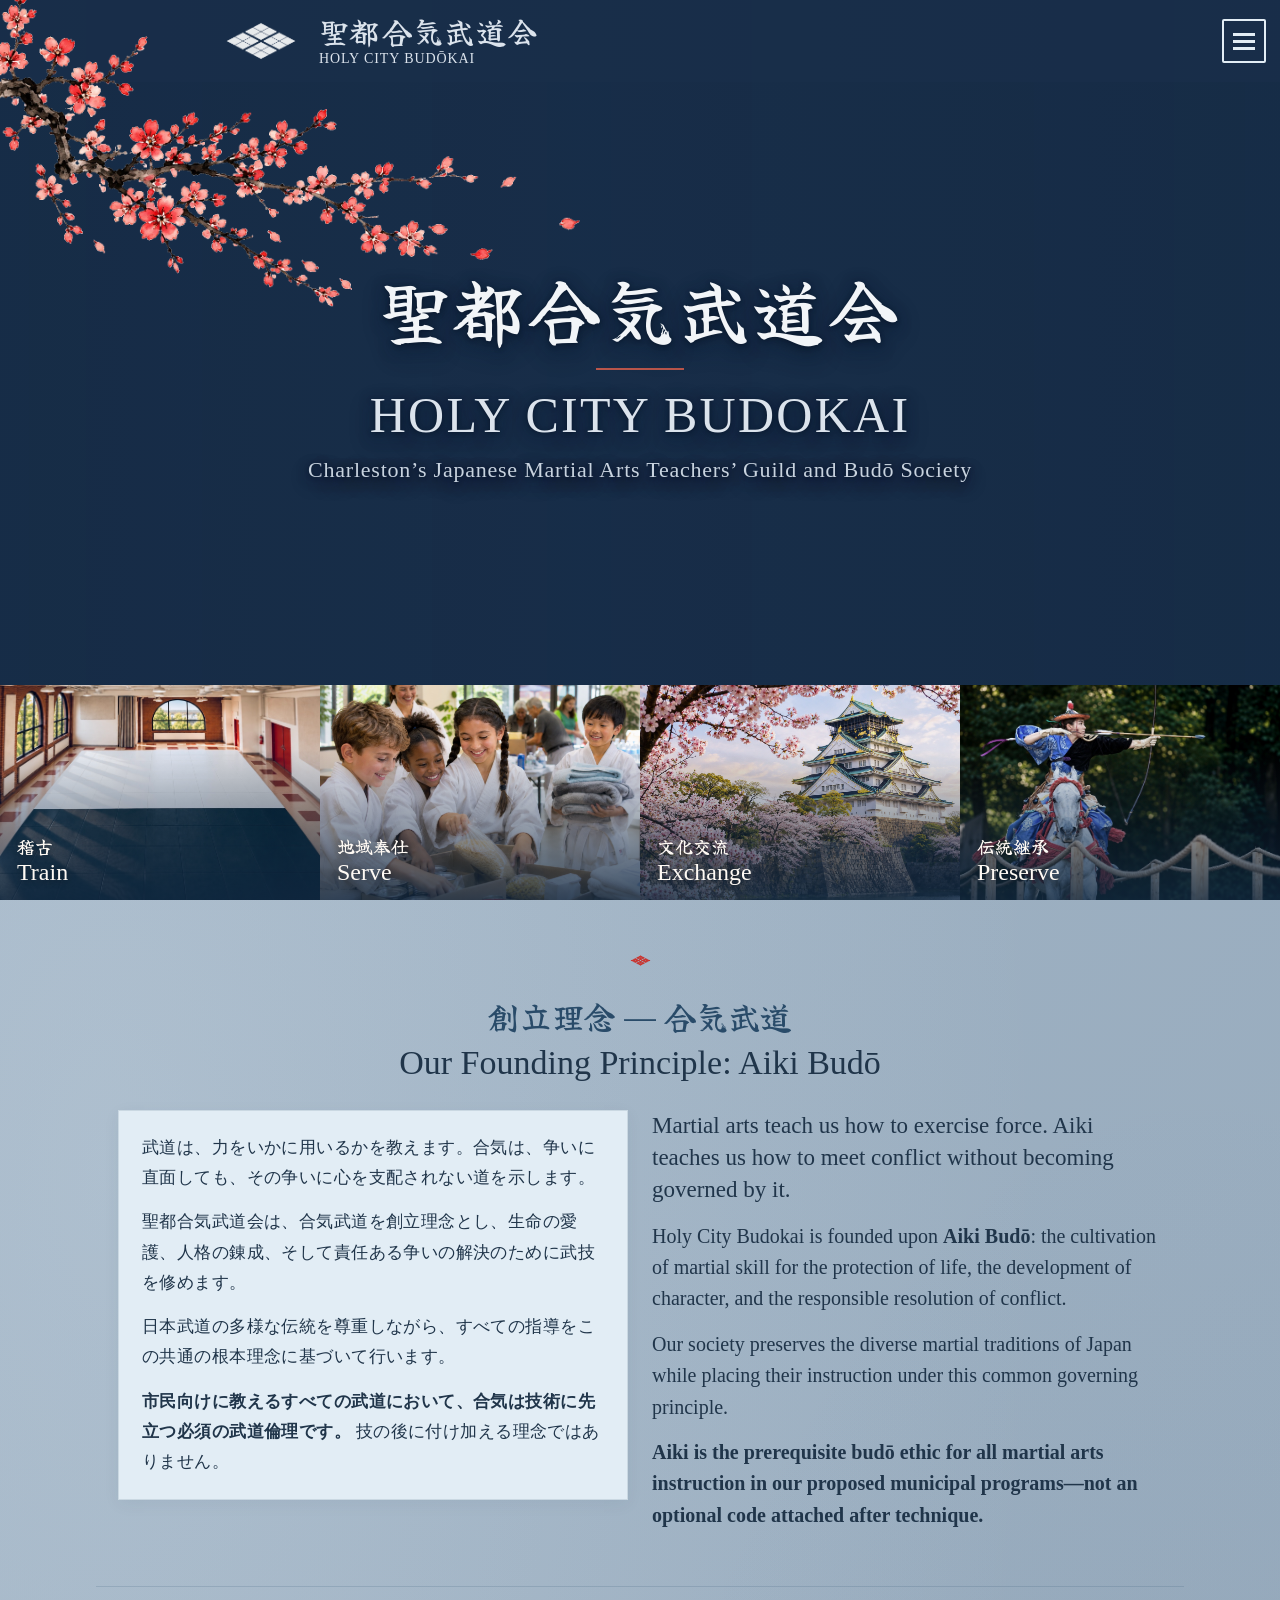
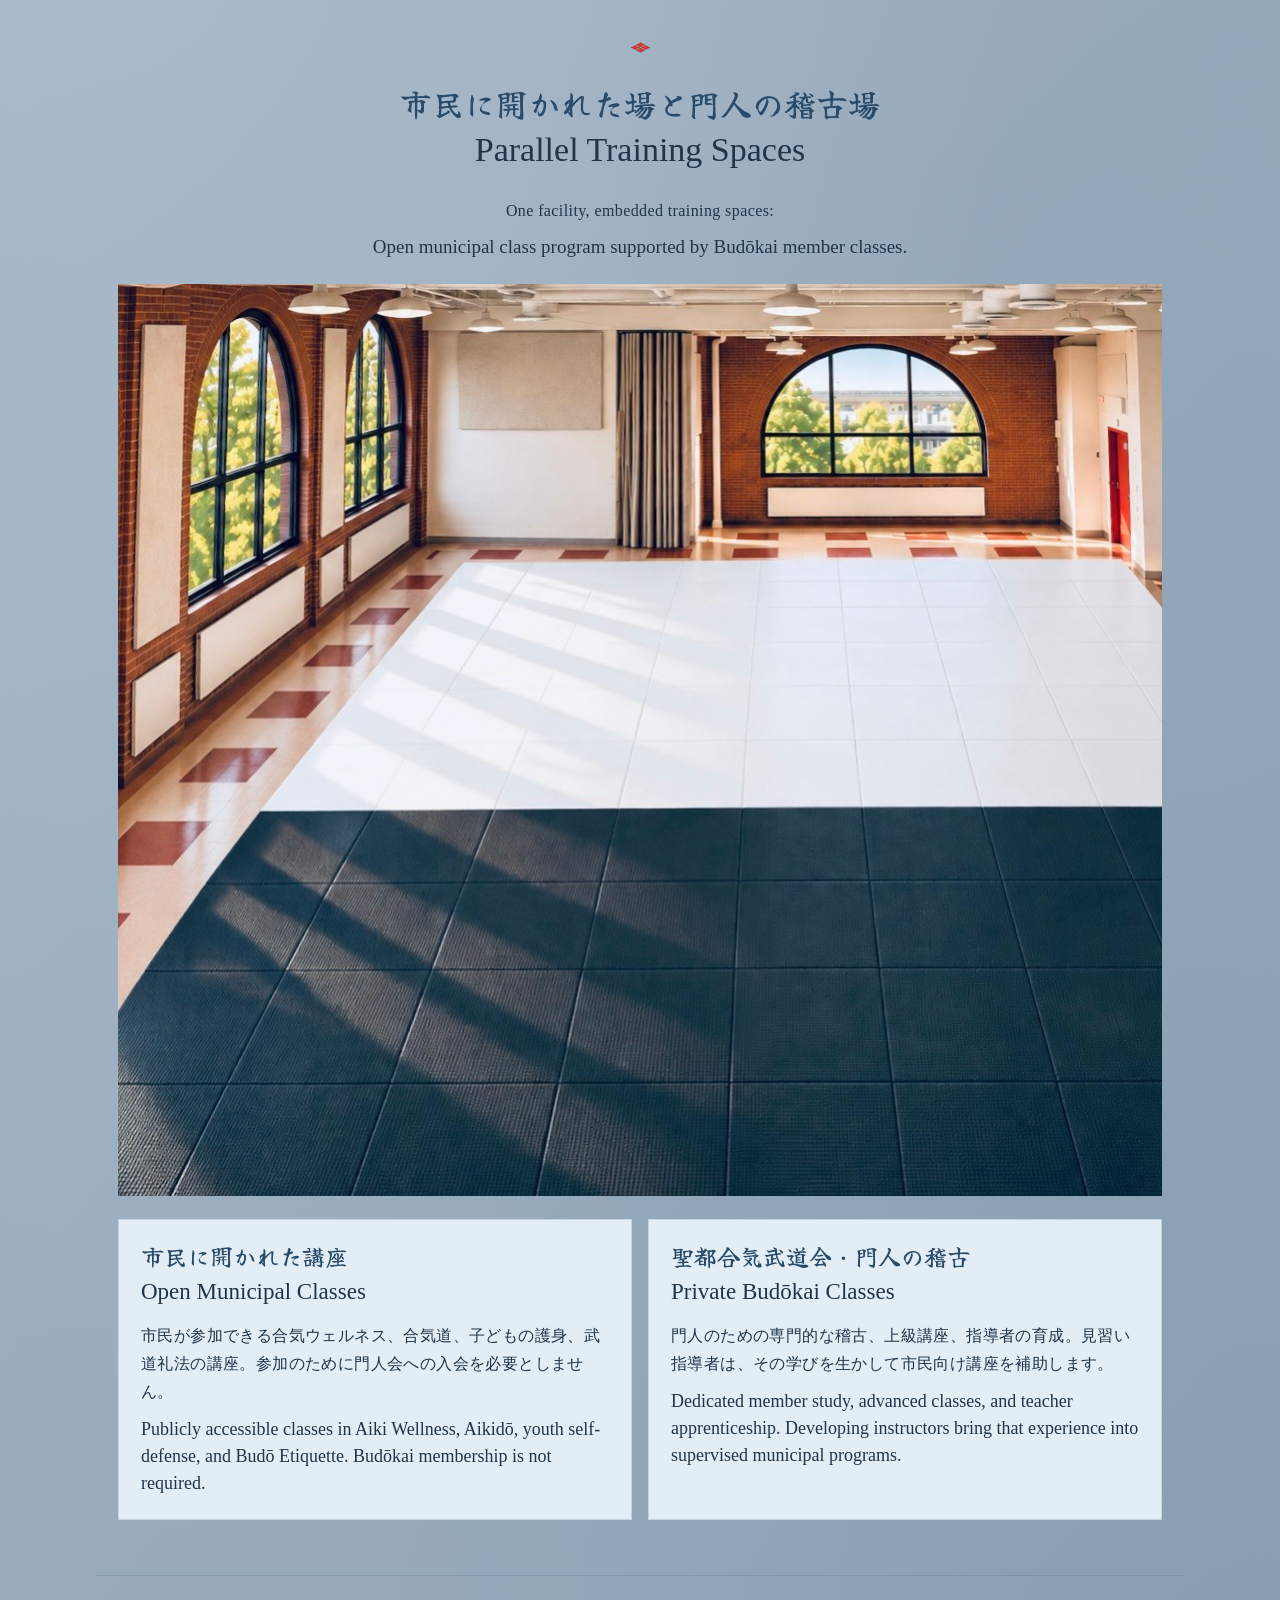
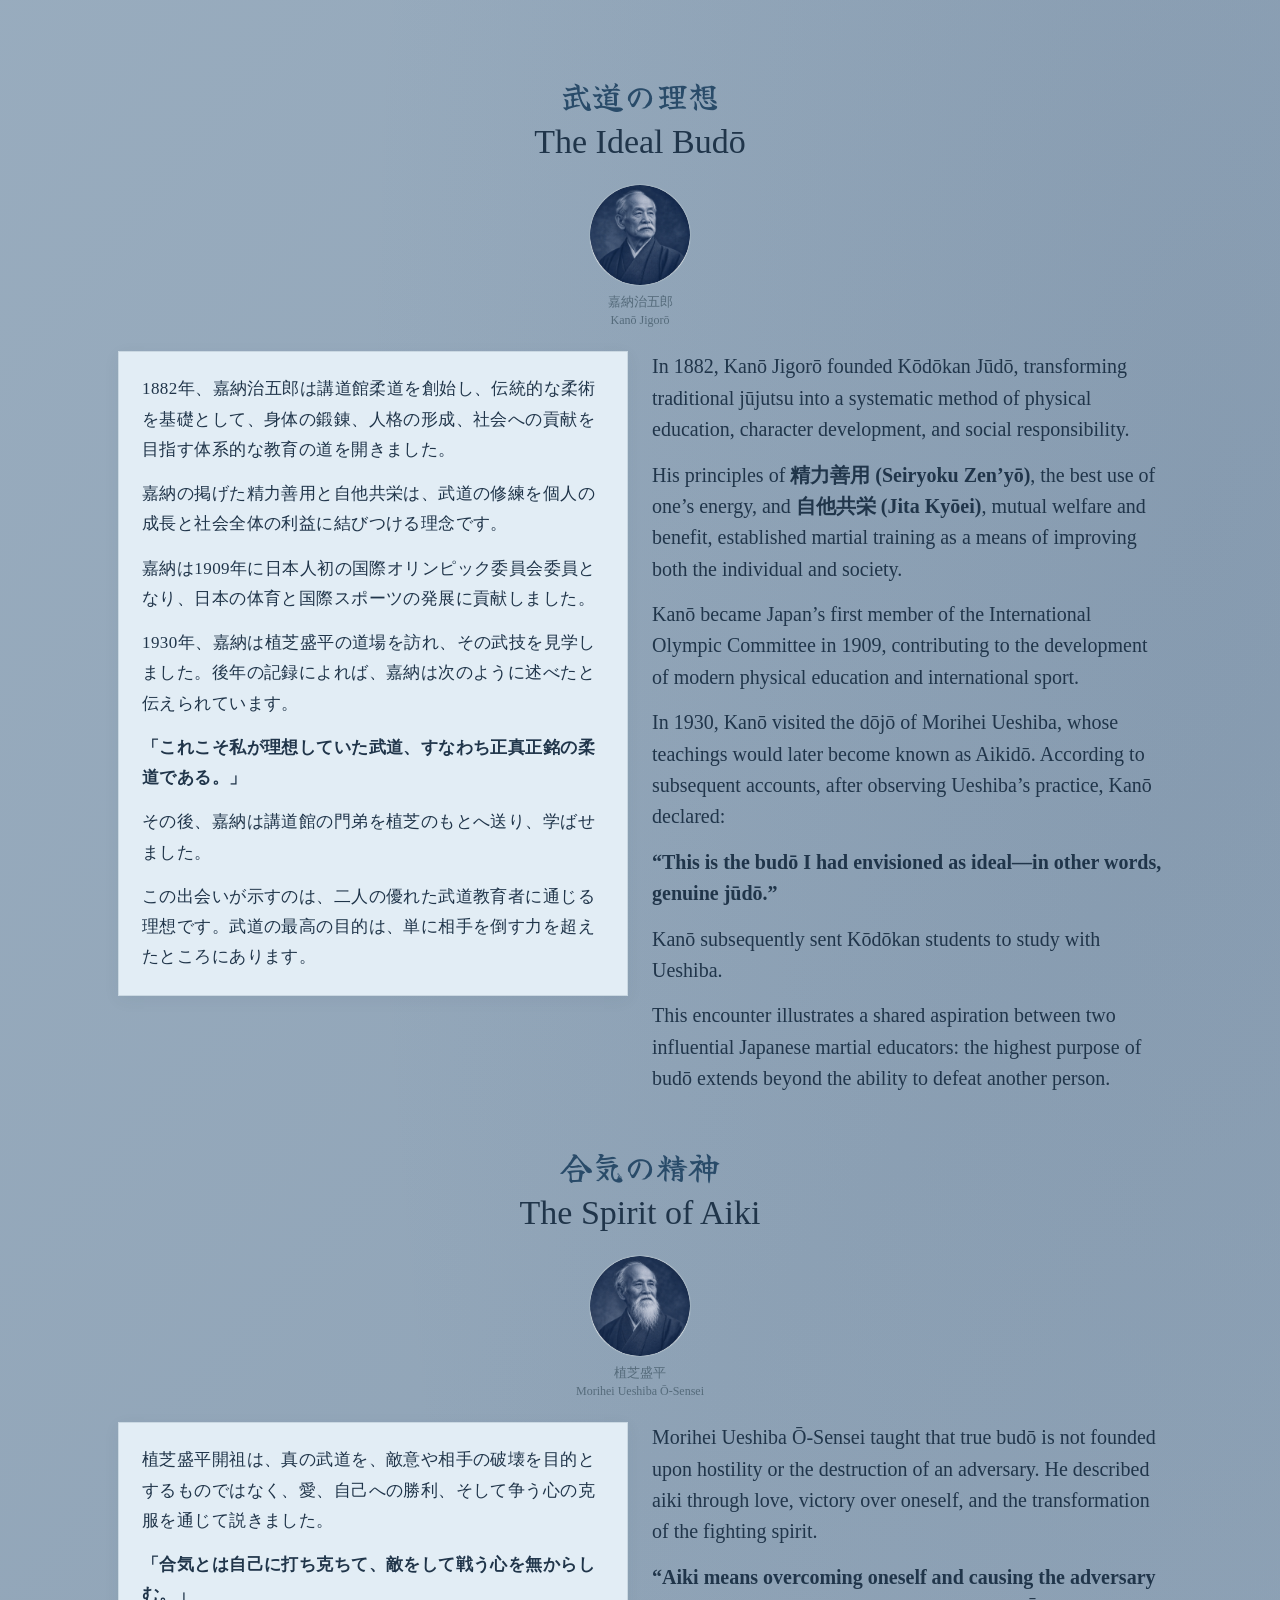
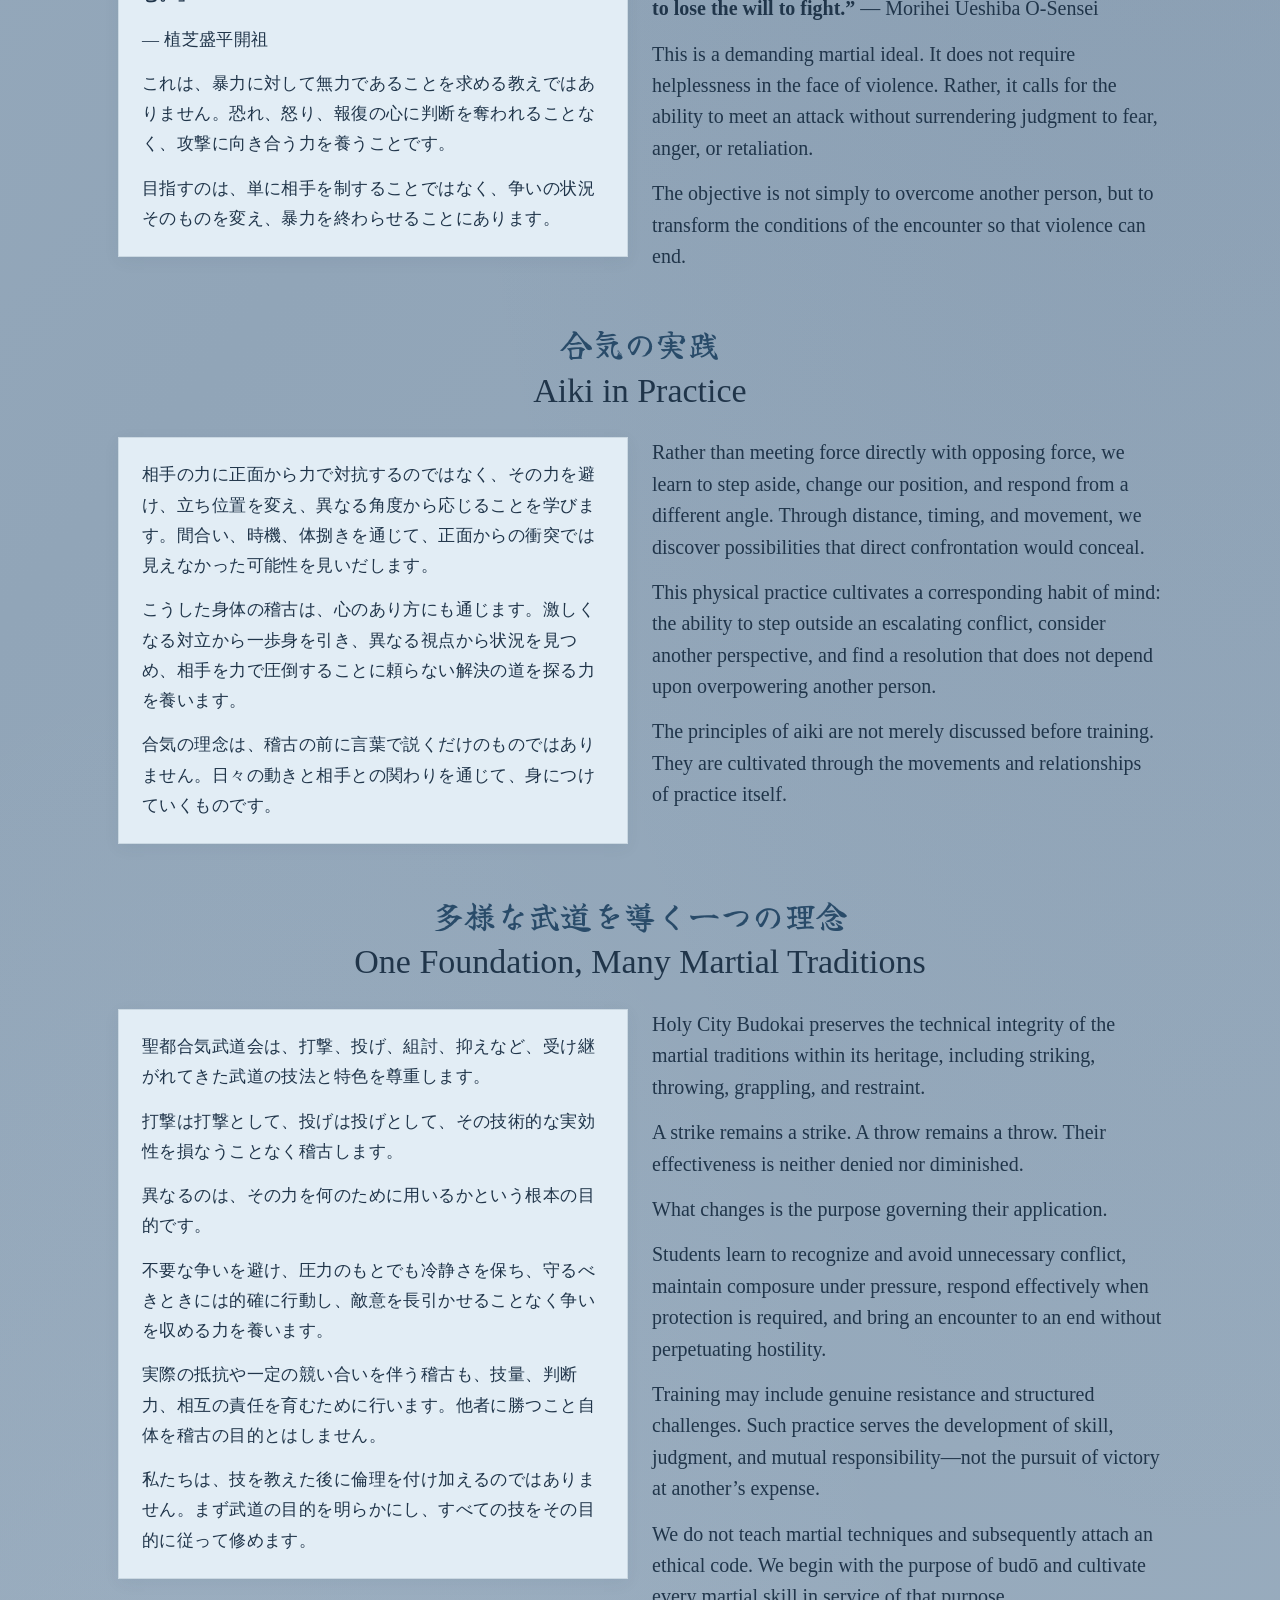
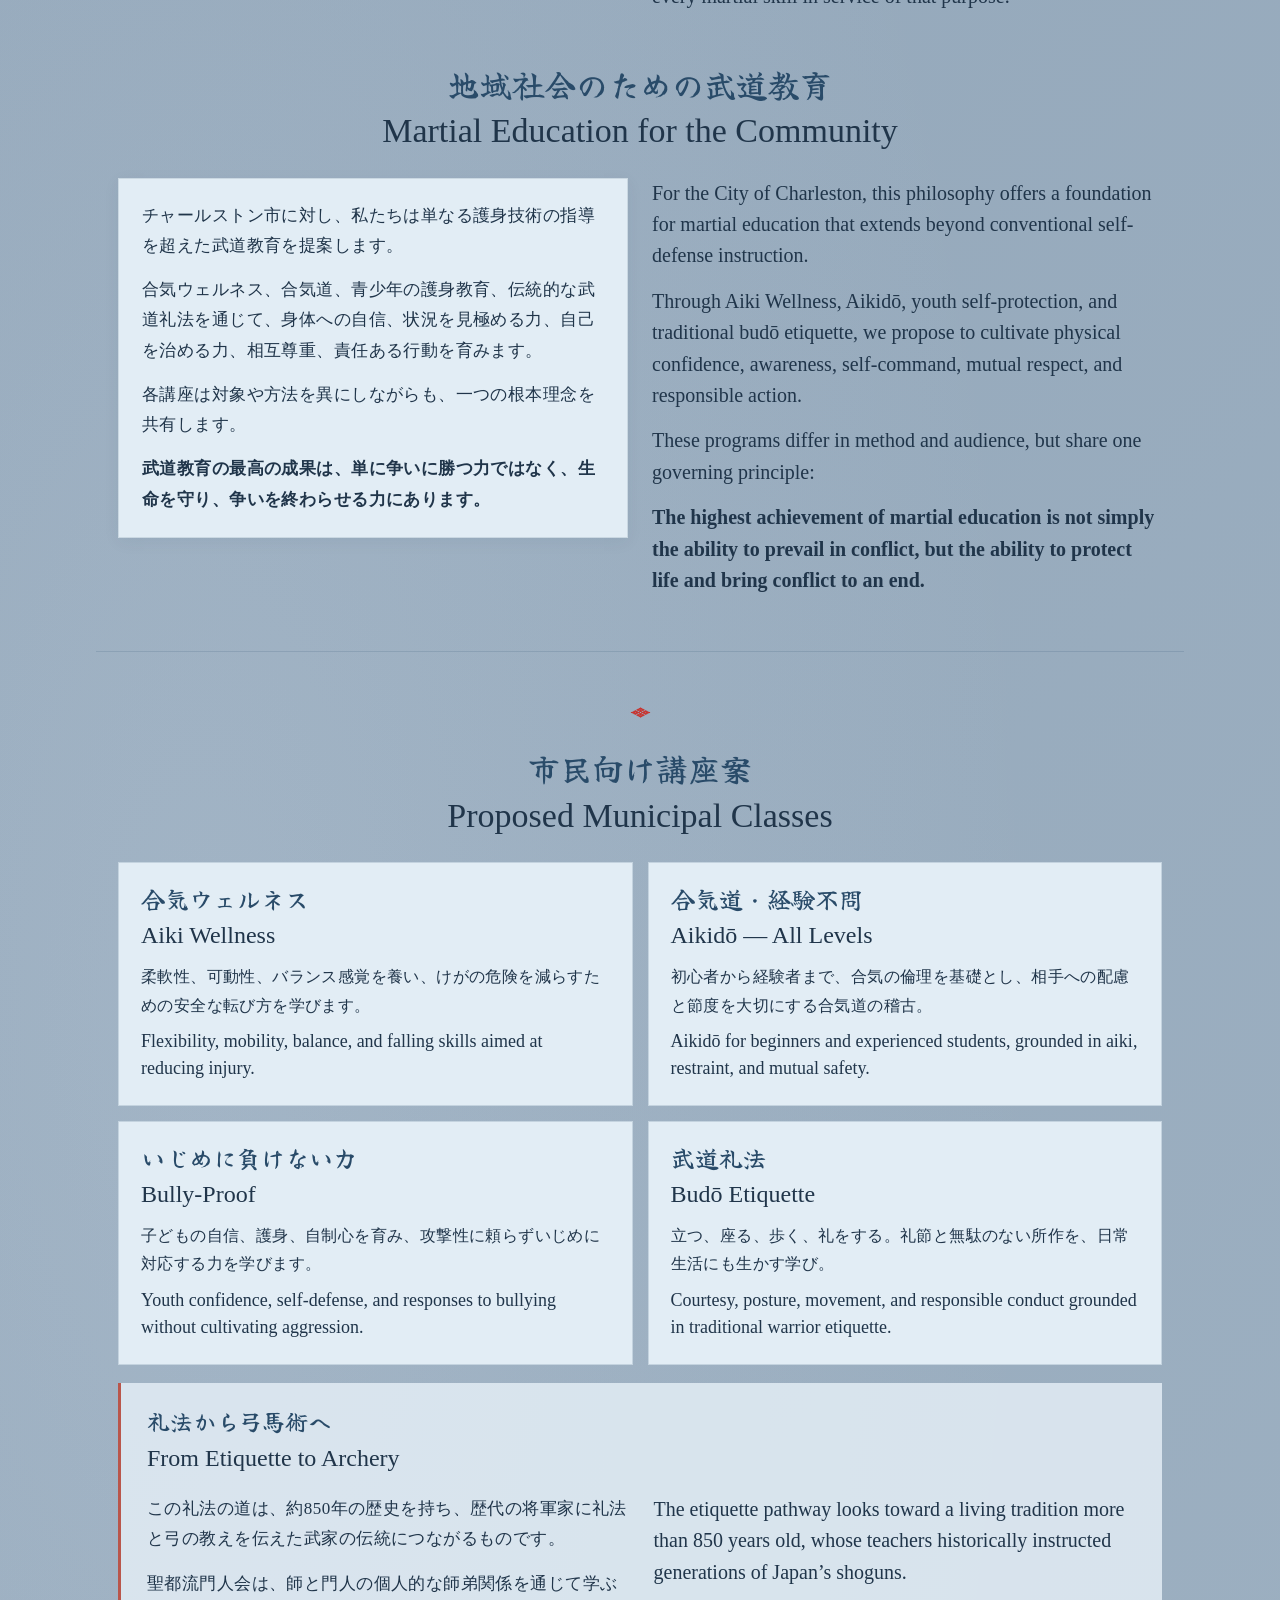
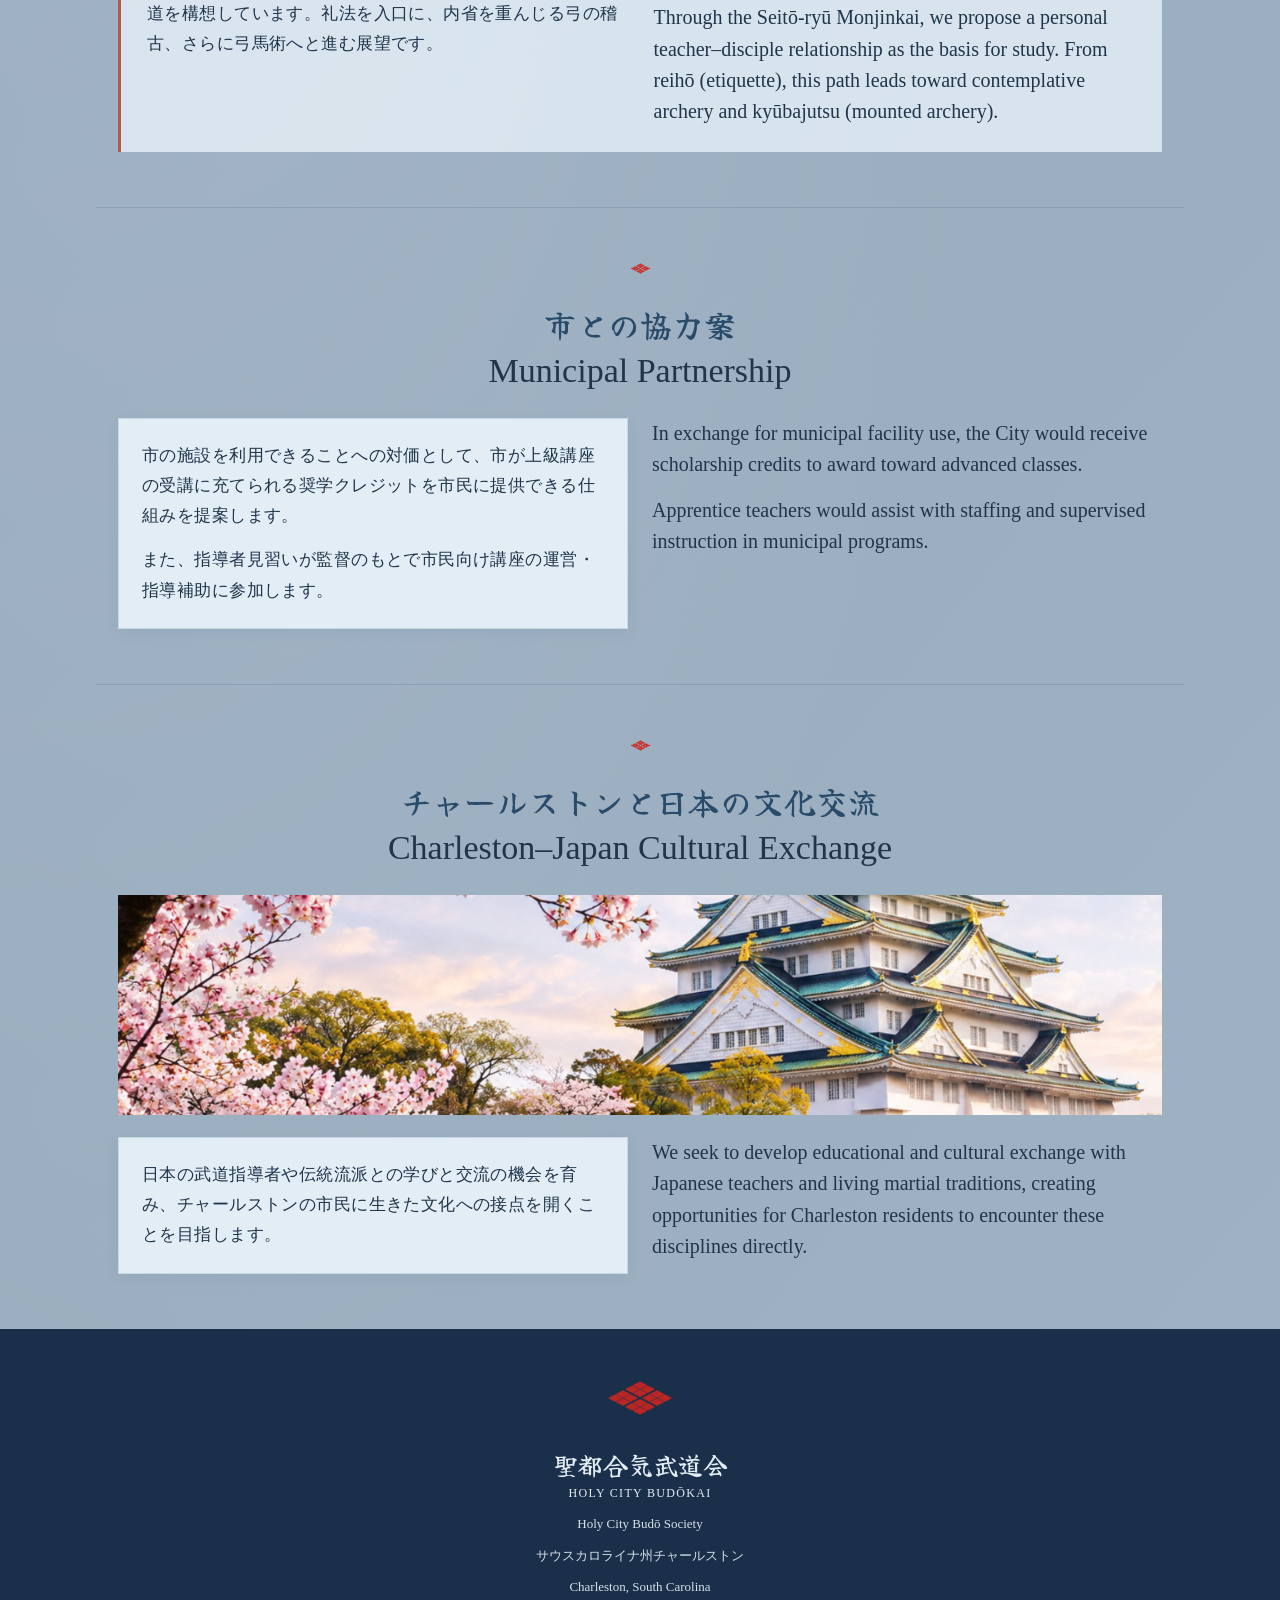
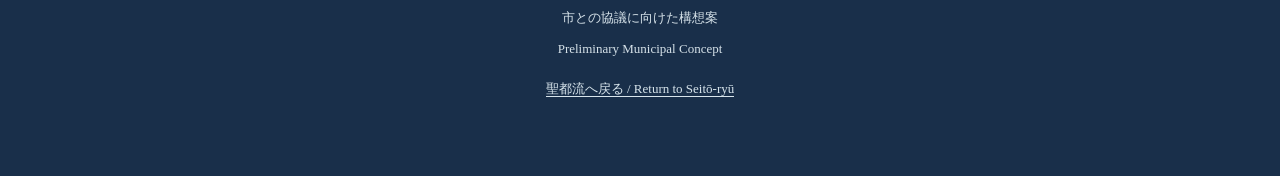
==== Budokai.html @ 07cabf76 "Update Budokai.html" ====
<!doctype html>
<html lang="en" translate="no" class="notranslate">
<head>
<meta charset="utf-8">
<meta name="google" content="notranslate">
<meta name="googlebot" content="notranslate">
<meta name="viewport" content="width=device-width, initial-scale=1, viewport-fit=cover">
<title>聖都合気武道会 | Holy City Budō Society</title>
<meta name="description" content="HOLY CITY Budōkai — Charleston’s Japanese Martial Arts Teachers’ Guild and Budō Society. A bilingual municipal martial-education proposal.">
<link rel="preconnect" href="https://fonts.googleapis.com">
<link rel="preconnect" href="https://fonts.gstatic.com" crossorigin>
<link href="https://fonts.googleapis.com/css2?family=Yuji+Syuku&display=swap" rel="stylesheet">

<style>
:root {
  --paper:#98abbd;
  --folio:#e2edf5;
  --ink:#20354a;
  --muted:#556b7b;
  --shu:#b9564b;
  --indigo:#192f4a;
  --indigo-mid:#294b69;
  --sakura:#d8b2b9;
  --silver:#dbe3ec;
  --silver-bright:#f2f5f8;
  --silver-muted:#c8d3df;
  --hero-overlay-left:.12;
  --hero-overlay-middle:.16;
  --hero-overlay-right:.12;
  --header-h:58px;
  --reader-max:940px;
  --brush:"Yuji Syuku","Hiragino Mincho ProN","Yu Mincho","Noto Serif JP",serif;
  --jp-body:"Hiragino Mincho ProN","Yu Mincho","Noto Serif JP",serif;
}
*,*::before,*::after {box-sizing:border-box}
html {scroll-behavior:smooth}
body {
  margin:0;
  background-color:var(--paper);
  background-image:
    radial-gradient(ellipse 90% 25% at 8% 12%,rgba(229,239,248,.22),transparent 82%),
    radial-gradient(ellipse 85% 35% at 94% 38%,rgba(52,78,113,.12),transparent 78%),
    radial-gradient(ellipse 80% 25% at 16% 76%,rgba(221,232,244,.16),transparent 82%),
    linear-gradient(130deg,#a2b5c6 0%,#91a5b8 48%,#a0b3c4 100%);
  color:var(--ink);
  font-family:"Bodoni 72",Baskerville,"Iowan Old Style","Times New Roman",serif;
  line-height:1.48;
}
img {display:block;max-width:100%}
button {font:inherit}
main {overflow-x:clip}
a {color:inherit}

/* HEADER */

.site-header {
  position:sticky;
  top:0;
  z-index:100;
  height:var(--header-h);
  margin-bottom:calc(-1 * var(--header-h));
  display:flex;
  align-items:center;
  justify-content:space-between;
  gap:10px;
  padding:0 14px 0 max(12px,env(safe-area-inset-left));
  background:rgba(25,47,74,.80);
  color:var(--silver);
  border-bottom:none;
  box-shadow:none;
  isolation:isolate;
  transition:background-color .5s ease;
}
.site-header.is-scrolled {
  background-color:rgba(25,47,74,.50);
}
.header-blossom {
  position:absolute;
  z-index:4;
  left:-18px;
  top:-50px;
  width:314px;
  max-width:none;
  height:auto;
  pointer-events:none;
  user-select:none;
  opacity:1;
  transition:opacity .5s ease;
}
.site-header.is-scrolled .header-blossom {opacity:.50}
.brand {
  position:relative;
  z-index:2;
  display:flex;
  align-items:center;
  gap:10px;
  min-width:0;
  margin-left:56px;
  text-decoration:none;
}
.brand .mon {
  width:64px;
  flex:0 0 auto;
  transform:translateX(7px);
  filter:brightness(0) invert(1);
}
.brand-stack {min-width:0;line-height:1}
.brand-stack .jp {
  display:block;
  margin-bottom:5px;
  font-family:var(--brush);
  font-size:20px;
  font-weight:400;
  letter-spacing:.045em;
  white-space:nowrap;
}
.brand-stack .romaji {
  display:block;
  font-size:11.5px;
  letter-spacing:.065em;
  white-space:nowrap;
}
.menu {
  position:relative;
  z-index:3;
  width:40px;
  height:40px;
  flex:0 0 auto;
  border:2px solid var(--folio);
  border-radius:2px;
  background:transparent;
  display:flex;
  flex-direction:column;
  align-items:center;
  justify-content:center;
  gap:4px;
  cursor:pointer;
}
.menu span {
  width:20px;
  height:3px;
  background:var(--folio);
}
.menu:focus-visible,
.photo-tile:focus-visible,
.bk-back:focus-visible {
  outline:2px solid var(--shu);
  outline-offset:3px;
}

/* HERO */

.bk-hero {
  position:relative;
  isolation:isolate;
  min-height:650px;
  display:grid;
  place-items:center;
  padding:66px 20px 65px;
  text-align:center;
  overflow:hidden;
  color:var(--silver);
  background:var(--indigo);
  --hero-parallax-y:0px;
  --hero-zoom:1.22;
  --hero-parallax-travel:.055;
}
.bk-hero-photo {
  position:absolute;
  z-index:0;
  inset:0;
  width:100%;
  height:100%;
  object-fit:cover;
  object-position:center 48%;
  transform:translate3d(0,var(--hero-parallax-y),0) scale(var(--hero-zoom));
  transform-origin:center center;
  will-change:transform;
  filter:saturate(.88) hue-rotate(6deg) brightness(.94) contrast(1.06);
}
.bk-hero::before {
  content:"";
  position:absolute;
  z-index:1;
  inset:0;
  pointer-events:none;
  background:linear-gradient(
    90deg,
    rgba(10,27,49,var(--hero-overlay-left)) 0%,
    rgba(16,37,64,var(--hero-overlay-middle)) 45%,
    rgba(9,26,47,var(--hero-overlay-right)) 100%
  );
}
.bk-hero-inner {
  position:relative;
  z-index:2;
  width:min(100%,880px);
}
.bk-hero h1 {
  margin:0;
  font-family:var(--brush);
  font-weight:400;
  font-size:clamp(39px,8.5vw,72px);
  line-height:1.16;
  letter-spacing:.04em;
  color:var(--silver-bright);
  text-shadow:
    0 1px 4px rgba(10,24,45,.92),
    0 4px 14px rgba(10,24,45,.72),
    0 8px 24px rgba(10,24,45,.38);
}
.bk-rule {
  width:88px;
  height:2px;
  margin:17px auto;
  background:var(--shu);
}
.bk-hero-en {
  margin:0 auto;
  max-width:100%;
  font-size:clamp(30px,6.2vw,50px);
  font-weight:500;
  line-height:1.12;
  letter-spacing:.045em;
  text-transform:uppercase;
  text-wrap:balance;
  color:var(--silver);
  text-shadow:
    0 1px 4px rgba(10,24,45,.92),
    0 4px 14px rgba(10,24,45,.72),
    0 8px 24px rgba(10,24,45,.38);
}
.bk-hero-subtitle {
  max-width:760px;
  margin:12px auto 0;
  font-size:clamp(17px,3.6vw,22px);
  line-height:1.38;
  letter-spacing:.035em;
  text-wrap:balance;
  color:var(--silver-muted);
  text-shadow:
    0 1px 4px rgba(10,24,45,.95),
    0 3px 12px rgba(10,24,45,.78),
    0 7px 20px rgba(10,24,45,.45);
}

/* FOUR PHOTO PATHWAYS */

.photo-pathways {
  display:grid;
  grid-template-columns:repeat(4,minmax(0,1fr));
  gap:0;
  padding:0;
  background:var(--ink);
  position:relative;
  z-index:1;
}
.photo-tile {
  position:relative;
  display:block;
  min-height:215px;
  overflow:hidden;
  text-decoration:none;
  color:#fffaf4;
  isolation:isolate;
}
.photo-tile img {
  position:absolute;
  inset:0;
  width:100%;
  height:100%;
  object-fit:cover;
  transition:transform .25s ease;
  z-index:-2;
  filter:saturate(.93) contrast(1.03);
}
.photo-tile:nth-child(1) img {
  filter:saturate(.92) brightness(.96) contrast(1.04);
}
.photo-tile:nth-child(2) img {
  filter:saturate(.96) brightness(.98) contrast(1.03);
}
.photo-tile:nth-child(3) img {
  filter:saturate(.92) hue-rotate(4deg) brightness(.96);
}
.photo-tile:nth-child(4) img {
  filter:saturate(.91) brightness(.97) contrast(1.04);
}
.photo-tile::before {
  content:"";
  position:absolute;
  inset:0;
  background:linear-gradient(
    180deg,transparent 30%,rgba(17,40,64,.82) 100%
  );
  z-index:-1;
}
.photo-tile:hover img {transform:scale(1.045)}
.tile-copy {
  position:absolute;
  left:17px;
  right:14px;
  bottom:15px;
  text-shadow:0 1px 8px rgba(0,0,0,.45);
}
.tile-copy .jp {
  display:block;
  font:18px/1.35 var(--brush);
}
.tile-copy .en {
  display:block;
  font-size:24px;
  line-height:1.1;
}
.photo-disclaimer {
  max-width:var(--reader-max);
  margin:10px auto 0;
  padding:0 18px;
  color:var(--muted);
  font-size:12px;
  text-align:center;
}

/* CONTENT SECTIONS */

.bk-section {
  width:min(100%,var(--reader-max));
  margin:0 auto;
  padding:48px 22px 55px;
  scroll-margin-top:calc(var(--header-h) + 20px);
}
.bk-section + .bk-section {
  border-top:1px solid rgba(40,79,104,.16);
}
.bk-heading {margin:0 0 26px;text-align:center}
.bk-mark {width:25px;margin:0 auto 22px}
.bk-heading-jp {
  display:block;
  color:var(--indigo-mid);
  font-family:var(--brush);
  font-size:clamp(23px,5vw,32px);
  font-weight:400;
  line-height:1.35;
}
.bk-heading-en {
  margin:5px 0 0;
  font-size:clamp(24px,4.6vw,34px);
  line-height:1.2;
  font-weight:400;
}
.bk-pair {
  display:grid;
  grid-template-columns:minmax(0,1fr) minmax(0,1fr);
  gap:24px;
  align-items:start;
}
.bk-jp {
  writing-mode:horizontal-tb;
  font-family:var(--jp-body);
  font-size:17px;
  line-height:1.78;
  letter-spacing:.025em;
  text-align:left;
  overflow-wrap:anywhere;
}
.bk-jp p,.bk-en p {margin:0 0 14px}
.bk-jp p:last-child,.bk-en p:last-child {margin-bottom:0}
.bk-en {font-size:20px;line-height:1.57}
.bk-jp-folio {
  padding:22px 23px;
  background:var(--folio);
  border:1px solid rgba(40,79,104,.13);
  box-shadow:0 4px 16px rgba(25,47,74,.055);
}
.bk-ethic-lead {font-size:23px;line-height:1.4}
.bk-ethic-statement {font-weight:600}

/* HISTORICAL PORTRAITS */

.bk-profile {
  display:flex;
  flex-direction:column;
  align-items:center;
  gap:7px;
  margin:-5px auto 23px;
  text-align:center;
  width:150px;
}
.bk-profile-frame {
  position:relative;
  display:grid;
  place-items:center;
  width:102px;
  height:102px;
  overflow:hidden;
  border-radius:50%;
  border:1px solid rgba(53,91,121,.32);
  background:#cfdae1;
  color:var(--indigo-mid);
  font:28px/1 var(--brush);
}
.bk-profile-frame img {
  position:absolute;
  inset:0;
  width:100%;
  height:100%;
  object-fit:cover;
  object-position:center 27%;
  filter:none;
}
.bk-profile figcaption {
  font-family:var(--jp-body);
  font-size:13px;
  line-height:1.35;
  color:var(--muted);
}
.bk-profile figcaption span {
  display:block;
  font-family:Georgia,serif;
  font-size:12px;
  margin-top:2px;
}

/* MUNICIPAL CLASSES */

.bk-cards {
  display:grid;
  grid-template-columns:repeat(2,minmax(0,1fr));
  gap:15px;
}
.bk-card {
  padding:20px 22px 23px;
  background:var(--folio);
  border:1px solid rgba(40,79,104,.16);
}
.bk-card h3 {
  margin:0;
  font-size:24px;
  font-weight:500;
  line-height:1.25;
}
.bk-card-jp {
  display:block;
  color:var(--indigo-mid);
  margin-bottom:5px;
  font:24px/1.32 var(--brush);
}
.bk-card .bk-jp {margin:13px 0 8px;font-size:16px}
.bk-card .bk-en {margin:0;font-size:18px;line-height:1.5}

/* HERITAGE */

.bk-heritage {
  margin-top:18px;
  padding:24px 26px;
  border-left:3px solid var(--shu);
  background:rgba(226,237,245,.86);
  scroll-margin-top:calc(var(--header-h) + 20px);
}
.bk-heritage h3 {
  margin:0 0 17px;
  font-size:24px;
  font-weight:400;
}
.bk-heritage h3 span {
  display:block;
  color:var(--indigo-mid);
  margin-bottom:5px;
  font:23px/1.3 var(--brush);
}

/* PARALLEL TRAINING SPACES */

.bk-spaces-intro {
  max-width:710px;
  margin:0 auto 22px;
  text-align:center;
}
.bk-spaces-intro .bk-jp {
  font-size:16px;
  line-height:1.7;
  margin:0 0 9px;
  text-align:center;
}
.bk-spaces-intro .bk-en {
  margin:0;
  font-size:19px;
  line-height:1.5;
}
.bk-training-figure {margin:0 0 23px}
.bk-training-figure img {width:100%;height:auto;border:0}
.bk-training-figure figcaption {
  margin-top:9px;
  color:var(--muted);
  font-size:13px;
  text-align:center;
  line-height:1.55;
}
.bk-training-figure figcaption span {display:block}
.bk-spaces {
  display:grid;
  grid-template-columns:repeat(2,minmax(0,1fr));
  gap:16px;
}
.bk-space {
  padding:22px;
  background:var(--folio);
  border:1px solid rgba(40,79,104,.16);
}
.bk-space h3 {
  margin:0 0 15px;
  font-size:23px;
  font-weight:400;
  line-height:1.3;
}
.bk-space h3 span {
  display:block;
  color:var(--indigo-mid);
  margin-bottom:5px;
  font:23px/1.3 var(--brush);
}
.bk-space .bk-jp {
  font-size:16px;
  line-height:1.75;
  margin:0 0 10px;
}
.bk-space .bk-en {
  font-size:18px;
  line-height:1.5;
  margin:0;
}
.bk-spaces-note {
  max-width:680px;
  margin:17px auto 0;
  color:var(--muted);
  text-align:center;
}
.bk-spaces-note .bk-jp {
  font-size:15px;
  line-height:1.7;
  text-align:center;
  margin:0 0 12px;
}
.bk-spaces-note .bk-en {
  font-size:14px;
  line-height:1.6;
  margin:0;
}
.bk-small-label {
  margin:-2px 0 21px;
  color:var(--muted);
  font-size:13px;
  text-align:center;
}
.bk-small-label span {display:block}

/* CULTURAL EXCHANGE */

.bk-exchange-photo {
  width:100%;
  height:220px;
  object-fit:cover;
  object-position:center 42%;
  margin:0 0 22px;
  border:0;
}

/* FOOTER */

.colophon {
  text-align:center;
  padding:28px 16px 78px;
  color:#d6e2e9;
  background:var(--indigo);
}
.colophon .mon {width:82px;margin:0 auto 10px}
.colophon .jp {
  color:var(--folio);
  font:25px/1.2 var(--brush);
}
.colophon .romaji {
  color:var(--folio);
  margin-top:6px;
  font-size:12px;
  letter-spacing:.11em;
}
.colophon .meta {margin-top:12px;font-size:13px}
.bk-back {
  color:#d8e5ec;
  text-decoration:none;
  border-bottom:1px solid currentColor;
  text-underline-offset:4px;
}

/* MOBILE — SQUARE HERO WITH BOTH ROWS ABOVE THE FOLD */

@media(max-width:650px) {
  :root {
    --mobile-tile-h:clamp(105px,20svh,138px);
  }

  .bk-hero {
    height:min(
      100vw,
      calc(
        100svh
        - var(--mobile-tile-h)
        - var(--mobile-tile-h)
        - 12px
      )
    );
    min-height:0;
    padding:calc(var(--header-h) + 15px) 16px 20px;
    --hero-zoom:1.22;
    --hero-parallax-travel:.020;
  }

  .bk-hero-photo {
    object-position:center 45%;
    transform:
      translate3d(
        0,
        calc(var(--hero-parallax-y) + 14px),
        0
      )
      scale(var(--hero-zoom));
  }

  .bk-hero::before {
    background:linear-gradient(
      180deg,
      rgba(10,27,49,var(--hero-overlay-left)) 0%,
      rgba(16,37,64,var(--hero-overlay-middle)) 58%,
      rgba(9,26,47,var(--hero-overlay-right)) 100%
    );
  }

  .photo-pathways {
    grid-template-columns:repeat(2,minmax(0,1fr));
  }

  .photo-tile {
    height:var(--mobile-tile-h);
    min-height:0;
  }

  .tile-copy {left:12px;right:10px;bottom:12px}
  .tile-copy .jp {font-size:16px}
  .tile-copy .en {font-size:21px}

  .bk-section {padding:38px 17px 45px}
  .bk-pair,.bk-cards,.bk-spaces {grid-template-columns:1fr}
  .bk-pair {gap:15px}
  .bk-jp,.bk-pair .bk-jp {font-size:16px}
  .bk-en,.bk-pair .bk-en {font-size:19px}
  .bk-jp-folio {padding:17px 19px}
  .bk-card {padding:19px}
  .bk-heritage {padding:19px 18px}
  .bk-exchange-photo {height:175px}
}

@media(max-width:650px) and (max-height:480px) {
  .bk-hero {
    height:auto;
    min-height:310px;
  }
}

@media(max-width:390px) {
  .brand {margin-left:48px;gap:8px}
  .brand .mon {width:58px;transform:translateX(6px)}
  .brand-stack .jp {font-size:18px}
  .brand-stack .romaji {
    font-size:10.2px;
    letter-spacing:.045em;
  }
  .header-blossom {width:292px}
}

/* DESKTOP */

@media(min-width:760px) {
  :root {
    --header-h:82px;
    --reader-max:68rem;
  }

  .bk-hero {
    min-height:max(650px,calc(100svh - 215px));
    padding:calc(var(--header-h) + 60px) 24px 75px;
    --hero-zoom:1.22;
    --hero-parallax-travel:.055;
  }

  .header-blossom {
    left:-16px;
    top:-110px;
    width:684px;
  }
  .brand {margin-left:205px;gap:14px}
  .brand .mon {width:88px;transform:none}
  .brand-stack .jp {
    font-size:clamp(25px,2.35vw,38px);
  }
  .brand-stack .romaji {
    font-size:clamp(14px,1.05vw,18px);
  }
  .menu {width:44px;height:44px}
  .menu span {width:22px}
}

@media(prefers-reduced-motion:reduce) {
  html {scroll-behavior:auto}
  .photo-tile img {transition:none}
  .site-header,.header-blossom {transition:none}
  .bk-hero-photo {will-change:auto}
}

@supports not (height:100svh) {
  @media(max-width:650px) {
    :root {
      --mobile-tile-h:clamp(105px,20vh,138px);
    }
    .bk-hero {
      height:min(
        100vw,
        calc(
          100vh
          - var(--mobile-tile-h)
          - var(--mobile-tile-h)
          - 12px
        )
      );
      min-height:0;
    }
  }
  @media(min-width:760px) {
    .bk-hero {
      min-height:max(650px,calc(100vh - 215px));
    }
  }
}
</style>
</head>

<body>
<header class="site-header">
  <img class="header-blossom"
       src="assets/cherry_blossom_header.png"
       alt="" aria-hidden="true">
  <a class="brand" href="/"
     aria-label="聖都流へ戻る / Return to Seitō-ryū">
    <img class="mon" src="assets/seito-mon.png"
         alt="Seitō-ryū mon">
    <span class="brand-stack">
      <span class="jp" lang="ja">聖都合気武道会</span>
      <span class="romaji">HOLY CITY BUDŌKAI</span>
    </span>
  </a>
  <button class="menu" type="button"
          aria-label="市民講座へ移動 / Go to municipal classes">
    <span></span><span></span><span></span>
  </button>
</header>

<main id="top">

  <!-- HERO -->

  <section class="bk-hero" aria-labelledby="hero-title">
    <img class="bk-hero-photo"
         src="assets/charleston-hero.jpg"
         alt="" aria-hidden="true" fetchpriority="high">
    <div class="bk-hero-inner">
      <h1 id="hero-title" lang="ja">聖都合気武道会</h1>
      <div class="bk-rule" aria-hidden="true"></div>
      <p class="bk-hero-en">HOLY CITY BUDOKAI</p>
      <p class="bk-hero-subtitle">
        Charleston’s Japanese Martial Arts Teachers’ Guild and Budō Society
      </p>
    </div>
  </section>

  <!-- FOUR PHOTO PATHWAYS -->

  <nav class="photo-pathways"
       aria-label="Programs and partnerships / 講座と協力">

    <a class="photo-tile" href="#municipal-classes">
      <img src="assets/train-dojo.jpg"
           alt="An open training hall" loading="lazy">
      <span class="tile-copy">
        <span class="jp" lang="ja">稽古</span>
        <span class="en">Train</span>
      </span>
    </a>

    <a class="photo-tile" href="#partnership">
      <img src="assets/serve-civic.jpg"
           alt="Young martial artists helping their community"
           loading="lazy">
      <span class="tile-copy">
        <span class="jp" lang="ja">地域奉仕</span>
        <span class="en">Serve</span>
      </span>
    </a>

    <a class="photo-tile" href="#exchange">
      <img src="assets/exchange-japan.jpg"
           alt="Japanese architecture with cherry blossoms"
           loading="lazy">
      <span class="tile-copy">
        <span class="jp" lang="ja">文化交流</span>
        <span class="en">Exchange</span>
      </span>
    </a>

    <a class="photo-tile" href="#heritage">
      <img src="assets/preserve-tradition.jpg"
           alt="Traditional Japanese castle artwork"
           loading="lazy">
      <span class="tile-copy">
        <span class="jp" lang="ja">伝統継承</span>
        <span class="en">Preserve</span>
      </span>
    </a>
  </nav>

  <!-- FOUNDING PRINCIPLE -->

  <section class="bk-section" id="ethics"
           aria-labelledby="ethics-title">
    <div class="bk-heading">
      <img class="bk-mark" src="assets/seito-mon.png"
           alt="" aria-hidden="true">
      <span class="bk-heading-jp" lang="ja">創立理念 — 合気武道</span>
      <h2 class="bk-heading-en" id="ethics-title">
        Our Founding Principle: Aiki Budō
      </h2>
    </div>

    <div class="bk-pair">
      <div class="bk-jp bk-jp-folio" lang="ja">
        <p>武道は、力をいかに用いるかを教えます。合気は、争いに直面しても、その争いに心を支配されない道を示します。</p>
        <p>聖都合気武道会は、合気武道を創立理念とし、生命の愛護、人格の錬成、そして責任ある争いの解決のために武技を修めます。</p>
        <p>日本武道の多様な伝統を尊重しながら、すべての指導をこの共通の根本理念に基づいて行います。</p>
        <p><strong>市民向けに教えるすべての武道において、合気は技術に先立つ必須の武道倫理です。</strong> 技の後に付け加える理念ではありません。</p>
      </div>
      <div class="bk-en">
        <p class="bk-ethic-lead">Martial arts teach us how to exercise force. Aiki teaches us how to meet conflict without becoming governed by it.</p>
        <p>Holy City Budokai is founded upon <strong>Aiki Budō</strong>: the cultivation of martial skill for the protection of life, the development of character, and the responsible resolution of conflict.</p>
        <p>Our society preserves the diverse martial traditions of Japan while placing their instruction under this common governing principle.</p>
        <p class="bk-ethic-statement">Aiki is the prerequisite budō ethic for all martial arts instruction in our proposed municipal programs—not an optional code attached after technique.</p>
      </div>
    </div>
  </section>

  <!-- PARALLEL TRAINING SPACES -->

  <section class="bk-section" id="training-spaces"
           aria-labelledby="spaces-title">
    <div class="bk-heading">
      <img class="bk-mark" src="assets/seito-mon.png"
           alt="" aria-hidden="true">
      <span class="bk-heading-jp" lang="ja">
        市民に開かれた場と門人の稽古場
      </span>
      <h2 class="bk-heading-en" id="spaces-title">
        Parallel Training Spaces
      </h2>
    </div>

    <div class="bk-spaces-intro">
      <p class="bk-jp" lang="ja">One facility, embedded training spaces:</p>
      <p class="bk-en">Open municipal class program supported by Budōkai member classes.</p>
    </div>

    <figure class="bk-training-figure">
      <img src="assets/training-spaces.jpg"
           width="1355" height="914" loading="lazy"
           alt="Concept illustration of a hall with parallel white and dark tatami training areas.">
      <figcaption>
        <span lang="ja"></span>
        <span> </span>
      </figcaption>
    </figure>

    <div class="bk-spaces">
      <article class="bk-space">
        <h3>
          <span lang="ja">市民に開かれた講座</span>
          Open Municipal Classes
        </h3>
        <p class="bk-jp" lang="ja">市民が参加できる合気ウェルネス、合気道、子どもの護身、武道礼法の講座。参加のために門人会への入会を必要としません。</p>
        <p class="bk-en">Publicly accessible classes in Aiki Wellness, Aikidō, youth self-defense, and Budō Etiquette. Budōkai membership is not required.</p>
      </article>
      <article class="bk-space">
        <h3>
          <span lang="ja">聖都合気武道会・門人の稽古</span>
          Private Budōkai Classes
        </h3>
        <p class="bk-jp" lang="ja">門人のための専門的な稽古、上級講座、指導者の育成。見習い指導者は、その学びを生かして市民向け講座を補助します。</p>
        <p class="bk-en">Dedicated member study, advanced classes, and teacher apprenticeship. Developing instructors bring that experience into supervised municipal programs.</p>
      </article>
    </div>
  </section>

  <!-- HISTORICAL AND PRACTICAL FOUNDATIONS -->

  <section class="bk-section" id="ethics-history"
           aria-label="Historical and practical foundations of Aiki Budō">

    <div class="bk-heading" style="margin-top:50px">
      <span class="bk-heading-jp" lang="ja">武道の理想</span>
      <h3 class="bk-heading-en">The Ideal Budō</h3>
    </div>

    <figure class="bk-profile">
      <div class="bk-profile-frame">
        <span aria-hidden="true" lang="ja">嘉納</span>
        <img src="assets/kano-jigoro.jpg"
             alt="Portrait of Kanō Jigorō"
             loading="lazy" onerror="this.remove()">
      </div>
      <figcaption lang="ja">
        嘉納治五郎<span lang="en">Kanō Jigorō</span>
      </figcaption>
    </figure>

    <div class="bk-pair">
      <div class="bk-jp bk-jp-folio" lang="ja">
        <p>1882年、嘉納治五郎は講道館柔道を創始し、伝統的な柔術を基礎として、身体の鍛錬、人格の形成、社会への貢献を目指す体系的な教育の道を開きました。</p>
        <p>嘉納の掲げた精力善用と自他共栄は、武道の修練を個人の成長と社会全体の利益に結びつける理念です。</p>
        <p>嘉納は1909年に日本人初の国際オリンピック委員会委員となり、日本の体育と国際スポーツの発展に貢献しました。</p>
        <p>1930年、嘉納は植芝盛平の道場を訪れ、その武技を見学しました。後年の記録によれば、嘉納は次のように述べたと伝えられています。</p>
        <p><strong>「これこそ私が理想していた武道、すなわち正真正銘の柔道である。」</strong></p>
        <p>その後、嘉納は講道館の門弟を植芝のもとへ送り、学ばせました。</p>
        <p>この出会いが示すのは、二人の優れた武道教育者に通じる理想です。武道の最高の目的は、単に相手を倒す力を超えたところにあります。</p>
      </div>
      <div class="bk-en">
        <p>In 1882, Kanō Jigorō founded Kōdōkan Jūdō, transforming traditional jūjutsu into a systematic method of physical education, character development, and social responsibility.</p>
        <p>His principles of <strong>精力善用 (Seiryoku Zen’yō)</strong>, the best use of one’s energy, and <strong>自他共栄 (Jita Kyōei)</strong>, mutual welfare and benefit, established martial training as a means of improving both the individual and society.</p>
        <p>Kanō became Japan’s first member of the International Olympic Committee in 1909, contributing to the development of modern physical education and international sport.</p>
        <p>In 1930, Kanō visited the dōjō of Morihei Ueshiba, whose teachings would later become known as Aikidō. According to subsequent accounts, after observing Ueshiba’s practice, Kanō declared:</p>
        <p><strong>“This is the budō I had envisioned as ideal—in other words, genuine jūdō.”</strong></p>
        <p>Kanō subsequently sent Kōdōkan students to study with Ueshiba.</p>
        <p>This encounter illustrates a shared aspiration between two influential Japanese martial educators: the highest purpose of budō extends beyond the ability to defeat another person.</p>
      </div>
    </div>

    <div class="bk-heading" style="margin-top:50px">
      <span class="bk-heading-jp" lang="ja">合気の精神</span>
      <h3 class="bk-heading-en">The Spirit of Aiki</h3>
    </div>

    <figure class="bk-profile">
      <div class="bk-profile-frame">
        <span aria-hidden="true" lang="ja">植芝</span>
        <img src="assets/morihei-ueshiba.jpg"
             alt="Portrait of Morihei Ueshiba"
             loading="lazy" onerror="this.remove()">
      </div>
      <figcaption lang="ja">
        植芝盛平<span lang="en">Morihei Ueshiba Ō-Sensei</span>
      </figcaption>
    </figure>

    <div class="bk-pair">
      <div class="bk-jp bk-jp-folio" lang="ja">
        <p>植芝盛平開祖は、真の武道を、敵意や相手の破壊を目的とするものではなく、愛、自己への勝利、そして争う心の克服を通じて説きました。</p>
        <p><strong>「合気とは自己に打ち克ちて、敵をして戦う心を無からしむ。」</strong></p>
        <p>— 植芝盛平開祖</p>
        <p>これは、暴力に対して無力であることを求める教えではありません。恐れ、怒り、報復の心に判断を奪われることなく、攻撃に向き合う力を養うことです。</p>
        <p>目指すのは、単に相手を制することではなく、争いの状況そのものを変え、暴力を終わらせることにあります。</p>
      </div>
      <div class="bk-en">
        <p>Morihei Ueshiba Ō-Sensei taught that true budō is not founded upon hostility or the destruction of an adversary. He described aiki through love, victory over oneself, and the transformation of the fighting spirit.</p>
        <p><strong>“Aiki means overcoming oneself and causing the adversary to lose the will to fight.”</strong> — Morihei Ueshiba Ō-Sensei</p>
        <p>This is a demanding martial ideal. It does not require helplessness in the face of violence. Rather, it calls for the ability to meet an attack without surrendering judgment to fear, anger, or retaliation.</p>
        <p>The objective is not simply to overcome another person, but to transform the conditions of the encounter so that violence can end.</p>
      </div>
    </div>

    <div class="bk-heading" style="margin-top:50px">
      <span class="bk-heading-jp" lang="ja">合気の実践</span>
      <h3 class="bk-heading-en">Aiki in Practice</h3>
    </div>
    <div class="bk-pair">
      <div class="bk-jp bk-jp-folio" lang="ja">
        <p>相手の力に正面から力で対抗するのではなく、その力を避け、立ち位置を変え、異なる角度から応じることを学びます。間合い、時機、体捌きを通じて、正面からの衝突では見えなかった可能性を見いだします。</p>
        <p>こうした身体の稽古は、心のあり方にも通じます。激しくなる対立から一歩身を引き、異なる視点から状況を見つめ、相手を力で圧倒することに頼らない解決の道を探る力を養います。</p>
        <p>合気の理念は、稽古の前に言葉で説くだけのものではありません。日々の動きと相手との関わりを通じて、身につけていくものです。</p>
      </div>
      <div class="bk-en">
        <p>Rather than meeting force directly with opposing force, we learn to step aside, change our position, and respond from a different angle. Through distance, timing, and movement, we discover possibilities that direct confrontation would conceal.</p>
        <p>This physical practice cultivates a corresponding habit of mind: the ability to step outside an escalating conflict, consider another perspective, and find a resolution that does not depend upon overpowering another person.</p>
        <p>The principles of aiki are not merely discussed before training. They are cultivated through the movements and relationships of practice itself.</p>
      </div>
    </div>

    <div class="bk-heading" style="margin-top:50px">
      <span class="bk-heading-jp" lang="ja">多様な武道を導く一つの理念</span>
      <h3 class="bk-heading-en">One Foundation, Many Martial Traditions</h3>
    </div>
    <div class="bk-pair">
      <div class="bk-jp bk-jp-folio" lang="ja">
        <p>聖都合気武道会は、打撃、投げ、組討、抑えなど、受け継がれてきた武道の技法と特色を尊重します。</p>
        <p>打撃は打撃として、投げは投げとして、その技術的な実効性を損なうことなく稽古します。</p>
        <p>異なるのは、その力を何のために用いるかという根本の目的です。</p>
        <p>不要な争いを避け、圧力のもとでも冷静さを保ち、守るべきときには的確に行動し、敵意を長引かせることなく争いを収める力を養います。</p>
        <p>実際の抵抗や一定の競い合いを伴う稽古も、技量、判断力、相互の責任を育むために行います。他者に勝つこと自体を稽古の目的とはしません。</p>
        <p>私たちは、技を教えた後に倫理を付け加えるのではありません。まず武道の目的を明らかにし、すべての技をその目的に従って修めます。</p>
      </div>
      <div class="bk-en">
        <p>Holy City Budokai preserves the technical integrity of the martial traditions within its heritage, including striking, throwing, grappling, and restraint.</p>
        <p>A strike remains a strike. A throw remains a throw. Their effectiveness is neither denied nor diminished.</p>
        <p>What changes is the purpose governing their application.</p>
        <p>Students learn to recognize and avoid unnecessary conflict, maintain composure under pressure, respond effectively when protection is required, and bring an encounter to an end without perpetuating hostility.</p>
        <p>Training may include genuine resistance and structured challenges. Such practice serves the development of skill, judgment, and mutual responsibility—not the pursuit of victory at another’s expense.</p>
        <p>We do not teach martial techniques and subsequently attach an ethical code. We begin with the purpose of budō and cultivate every martial skill in service of that purpose.</p>
      </div>
    </div>

    <div class="bk-heading" style="margin-top:50px">
      <span class="bk-heading-jp" lang="ja">地域社会のための武道教育</span>
      <h3 class="bk-heading-en">Martial Education for the Community</h3>
    </div>
    <div class="bk-pair">
      <div class="bk-jp bk-jp-folio" lang="ja">
        <p>チャールストン市に対し、私たちは単なる護身技術の指導を超えた武道教育を提案します。</p>
        <p>合気ウェルネス、合気道、青少年の護身教育、伝統的な武道礼法を通じて、身体への自信、状況を見極める力、自己を治める力、相互尊重、責任ある行動を育みます。</p>
        <p>各講座は対象や方法を異にしながらも、一つの根本理念を共有します。</p>
        <p><strong>武道教育の最高の成果は、単に争いに勝つ力ではなく、生命を守り、争いを終わらせる力にあります。</strong></p>
      </div>
      <div class="bk-en">
        <p>For the City of Charleston, this philosophy offers a foundation for martial education that extends beyond conventional self-defense instruction.</p>
        <p>Through Aiki Wellness, Aikidō, youth self-protection, and traditional budō etiquette, we propose to cultivate physical confidence, awareness, self-command, mutual respect, and responsible action.</p>
        <p>These programs differ in method and audience, but share one governing principle:</p>
        <p><strong>The highest achievement of martial education is not simply the ability to prevail in conflict, but the ability to protect life and bring conflict to an end.</strong></p>
      </div>
    </div>
  </section>

  <!-- MUNICIPAL CLASSES -->

  <section class="bk-section" id="municipal-classes"
           aria-labelledby="classes-title">
    <div class="bk-heading">
      <img class="bk-mark" src="assets/seito-mon.png"
           alt="" aria-hidden="true">
      <span class="bk-heading-jp" lang="ja">市民向け講座案</span>
      <h2 class="bk-heading-en" id="classes-title">
        Proposed Municipal Classes
      </h2>
    </div>

    <div class="bk-cards">
      <article class="bk-card">
        <h3><span class="bk-card-jp" lang="ja">合気ウェルネス</span>Aiki Wellness</h3>
        <p class="bk-jp" lang="ja">柔軟性、可動性、バランス感覚を養い、けがの危険を減らすための安全な転び方を学びます。</p>
        <p class="bk-en">Flexibility, mobility, balance, and falling skills aimed at reducing injury.</p>
      </article>
      <article class="bk-card">
        <h3><span class="bk-card-jp" lang="ja">合気道・経験不問</span>Aikidō — All Levels</h3>
        <p class="bk-jp" lang="ja">初心者から経験者まで、合気の倫理を基礎とし、相手への配慮と節度を大切にする合気道の稽古。</p>
        <p class="bk-en">Aikidō for beginners and experienced students, grounded in aiki, restraint, and mutual safety.</p>
      </article>
      <article class="bk-card">
        <h3><span class="bk-card-jp" lang="ja">いじめに負けない力</span>Bully-Proof</h3>
        <p class="bk-jp" lang="ja">子どもの自信、護身、自制心を育み、攻撃性に頼らずいじめに対応する力を学びます。</p>
        <p class="bk-en">Youth confidence, self-defense, and responses to bullying without cultivating aggression.</p>
      </article>
      <article class="bk-card">
        <h3><span class="bk-card-jp" lang="ja">武道礼法</span>Budō Etiquette</h3>
        <p class="bk-jp" lang="ja">立つ、座る、歩く、礼をする。礼節と無駄のない所作を、日常生活にも生かす学び。</p>
        <p class="bk-en">Courtesy, posture, movement, and responsible conduct grounded in traditional warrior etiquette.</p>
      </article>
    </div>

    <div class="bk-heritage" id="heritage">
      <h3><span lang="ja">礼法から弓馬術へ</span>From Etiquette to Archery</h3>
      <div class="bk-pair">
        <div class="bk-jp" lang="ja">
          <p>この礼法の道は、約850年の歴史を持ち、歴代の将軍家に礼法と弓の教えを伝えた武家の伝統につながるものです。</p>
          <p>聖都流門人会は、師と門人の個人的な師弟関係を通じて学ぶ道を構想しています。礼法を入口に、内省を重んじる弓の稽古、さらに弓馬術へと進む展望です。</p>
        </div>
        <div class="bk-en">
          <p>The etiquette pathway looks toward a living tradition more than 850 years old, whose teachers historically instructed generations of Japan’s shoguns.</p>
          <p>Through the Seitō-ryū Monjinkai, we propose a personal teacher–disciple relationship as the basis for study. From reihō (etiquette), this path leads toward contemplative archery and kyūbajutsu (mounted archery).</p>
        </div>
      </div>
    </div>
  </section>

  <!-- MUNICIPAL PARTNERSHIP -->

  <section class="bk-section" id="partnership"
           aria-labelledby="partnership-title">
    <div class="bk-heading">
      <img class="bk-mark" src="assets/seito-mon.png"
           alt="" aria-hidden="true">
      <span class="bk-heading-jp" lang="ja">市との協力案</span>
      <h2 class="bk-heading-en" id="partnership-title">
        Municipal Partnership
      </h2>
    </div>
    <div class="bk-pair">
      <div class="bk-jp bk-jp-folio" lang="ja">
        <p>市の施設を利用できることへの対価として、市が上級講座の受講に充てられる奨学クレジットを市民に提供できる仕組みを提案します。</p>
        <p>また、指導者見習いが監督のもとで市民向け講座の運営・指導補助に参加します。</p>
      </div>
      <div class="bk-en">
        <p>In exchange for municipal facility use, the City would receive scholarship credits to award toward advanced classes.</p>
        <p>Apprentice teachers would assist with staffing and supervised instruction in municipal programs.</p>
      </div>
    </div>
  </section>

  <!-- CULTURAL EXCHANGE -->

  <section class="bk-section" id="exchange"
           aria-labelledby="exchange-title">
    <div class="bk-heading">
      <img class="bk-mark" src="assets/seito-mon.png"
           alt="" aria-hidden="true">
      <span class="bk-heading-jp" lang="ja">
        チャールストンと日本の文化交流
      </span>
      <h2 class="bk-heading-en" id="exchange-title">
        Charleston–Japan Cultural Exchange
      </h2>
    </div>

    <img class="bk-exchange-photo"
         src="assets/exchange-japan.jpg"
         alt="Illustrative Japanese castle framed by cherry blossoms"
         loading="lazy">

    <div class="bk-pair">
      <div class="bk-jp bk-jp-folio" lang="ja">
        <p>日本の武道指導者や伝統流派との学びと交流の機会を育み、チャールストンの市民に生きた文化への接点を開くことを目指します。</p>
      </div>
      <div class="bk-en">
        <p>We seek to develop educational and cultural exchange with Japanese teachers and living martial traditions, creating opportunities for Charleston residents to encounter these disciplines directly.</p>
      </div>
    </div>
  </section>

  <!-- FOOTER -->

  <footer class="colophon">
    <img class="mon" src="assets/seito-mon.png"
         alt="" aria-hidden="true">
    <div class="jp" lang="ja">聖都合気武道会</div>
    <div class="romaji">HOLY CITY BUDŌKAI</div>
    <div class="meta">Holy City Budō Society</div>
    <div class="meta" lang="ja">
      サウスカロライナ州チャールストン
    </div>
    <div class="meta">Charleston, South Carolina</div>
    <div class="meta" lang="ja">
      市との協議に向けた構想案
    </div>
    <div class="meta">Preliminary Municipal Concept</div>
    <div class="meta" style="margin-top:20px">
      <a class="bk-back" href="/">
        <span lang="ja">聖都流へ戻る</span>
        / Return to Seitō-ryū
      </a>
    </div>
  </footer>
</main>

<script>
const reducedMotionQuery =
  window.matchMedia('(prefers-reduced-motion: reduce)');

document.querySelector('.menu')?.addEventListener('click', () => {
  document.getElementById('municipal-classes')?.scrollIntoView({
    behavior:reducedMotionQuery.matches?'auto':'smooth',
    block:'start'
  });
});

const stickyHeader = document.querySelector('.site-header');
const hero = document.querySelector('.bk-hero');
let scrollFramePending = false;

function updateScrollEffects() {
  scrollFramePending = false;

  if (stickyHeader) {
    stickyHeader.classList.toggle(
      'is-scrolled',
      window.scrollY >= stickyHeader.offsetHeight
    );
  }

  if (hero) {
    const travelRatio = parseFloat(
      getComputedStyle(hero).getPropertyValue('--hero-parallax-travel')
    ) || 0;

    const maxShift = hero.offsetHeight * travelRatio;

    const offset = reducedMotionQuery.matches
      ? 0
      : Math.min(
          maxShift,
          Math.max(0,window.scrollY * 0.08)
        );

    hero.style.setProperty(
      '--hero-parallax-y',
      offset.toFixed(1) + 'px'
    );
  }
}

function scheduleScrollEffects() {
  if (scrollFramePending) return;
  scrollFramePending = true;
  requestAnimationFrame(updateScrollEffects);
}

window.addEventListener('scroll',scheduleScrollEffects,{passive:true});
window.addEventListener('resize',scheduleScrollEffects);
reducedMotionQuery.addEventListener?.('change',scheduleScrollEffects);
updateScrollEffects();
</script>
</body>
</html>
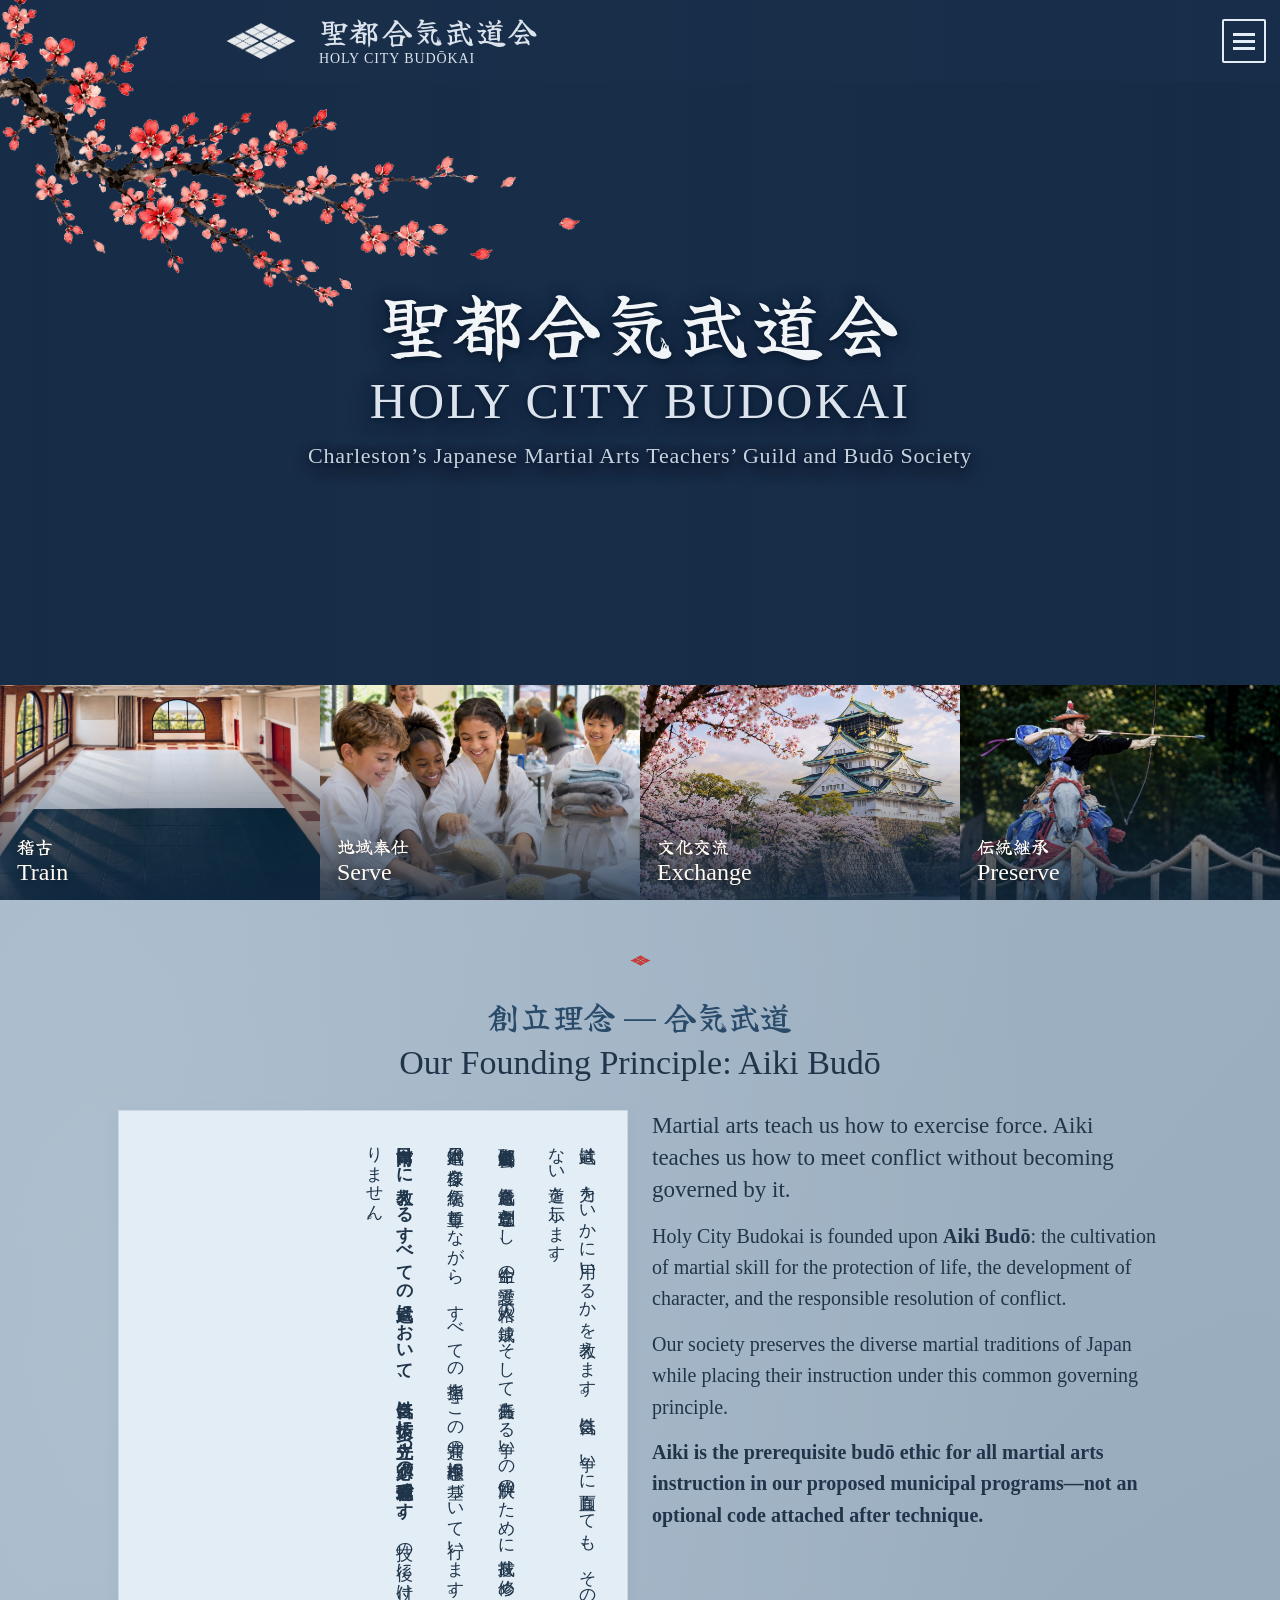
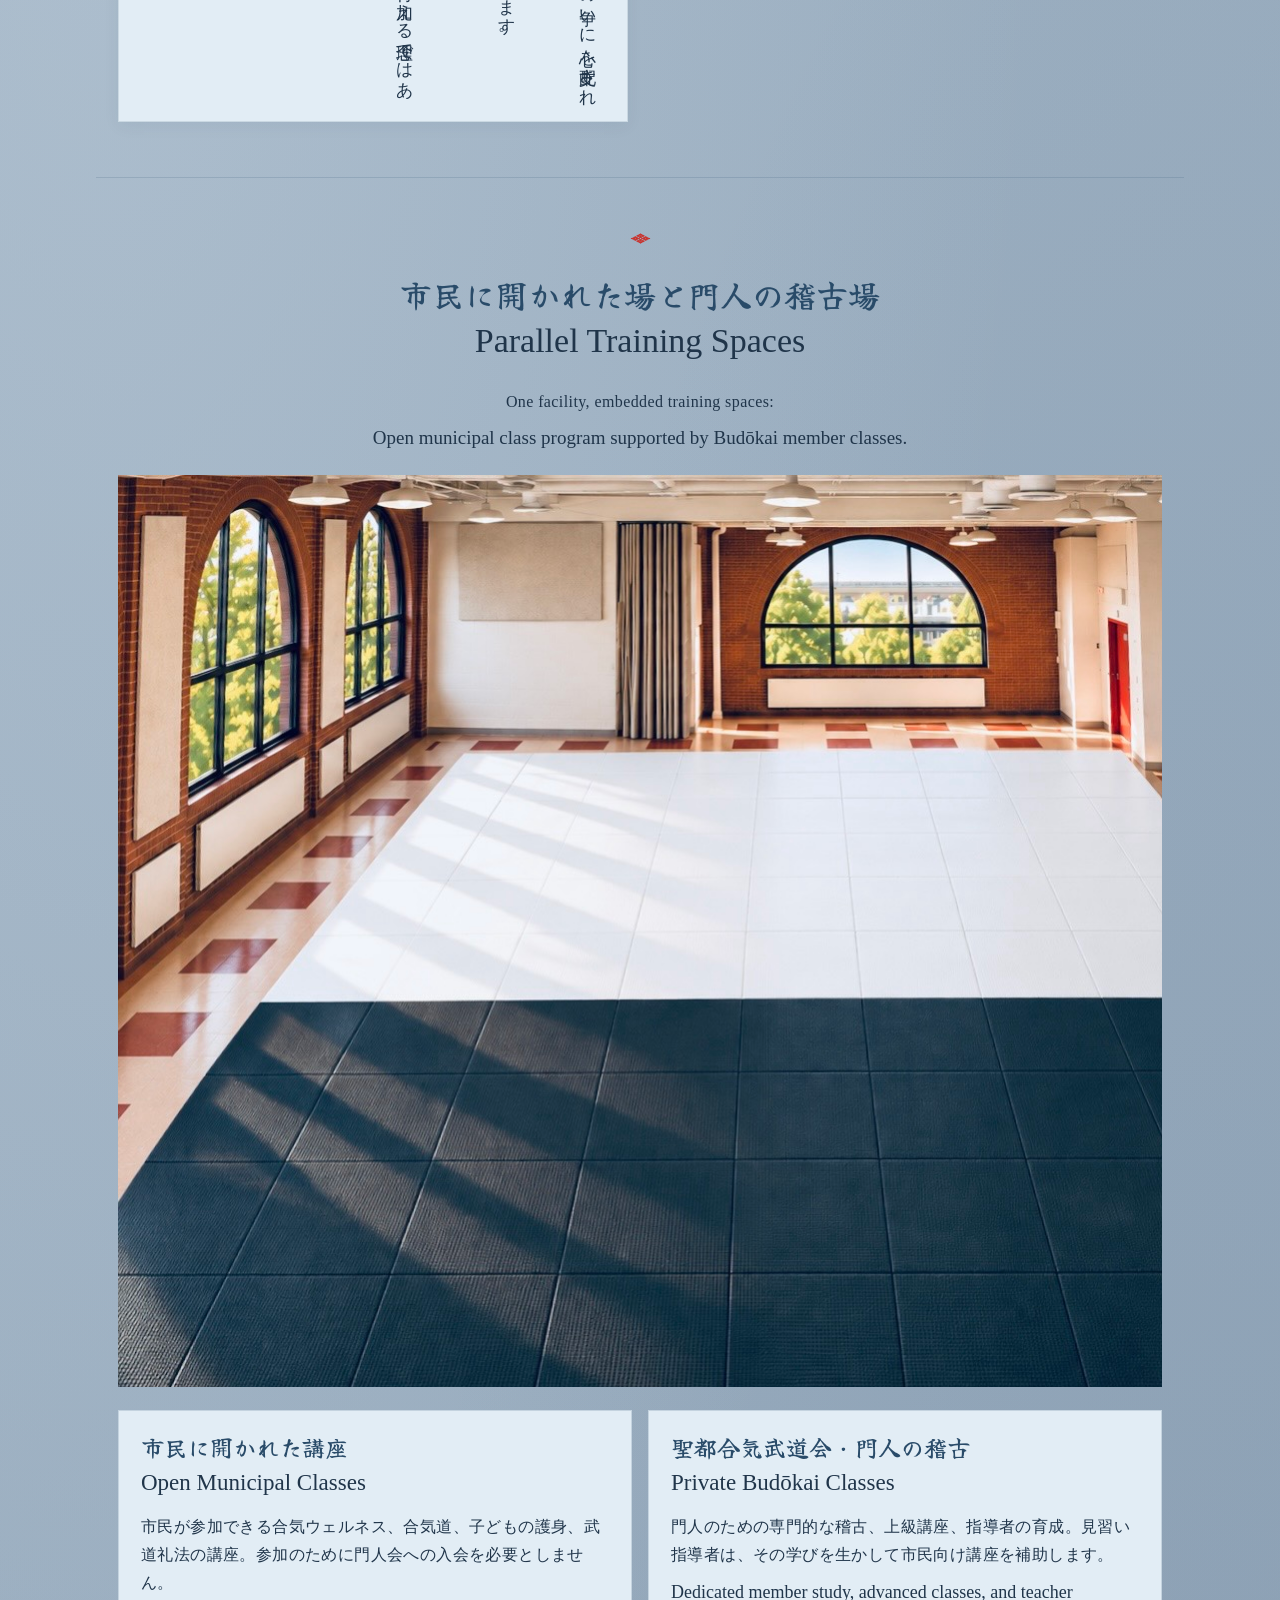
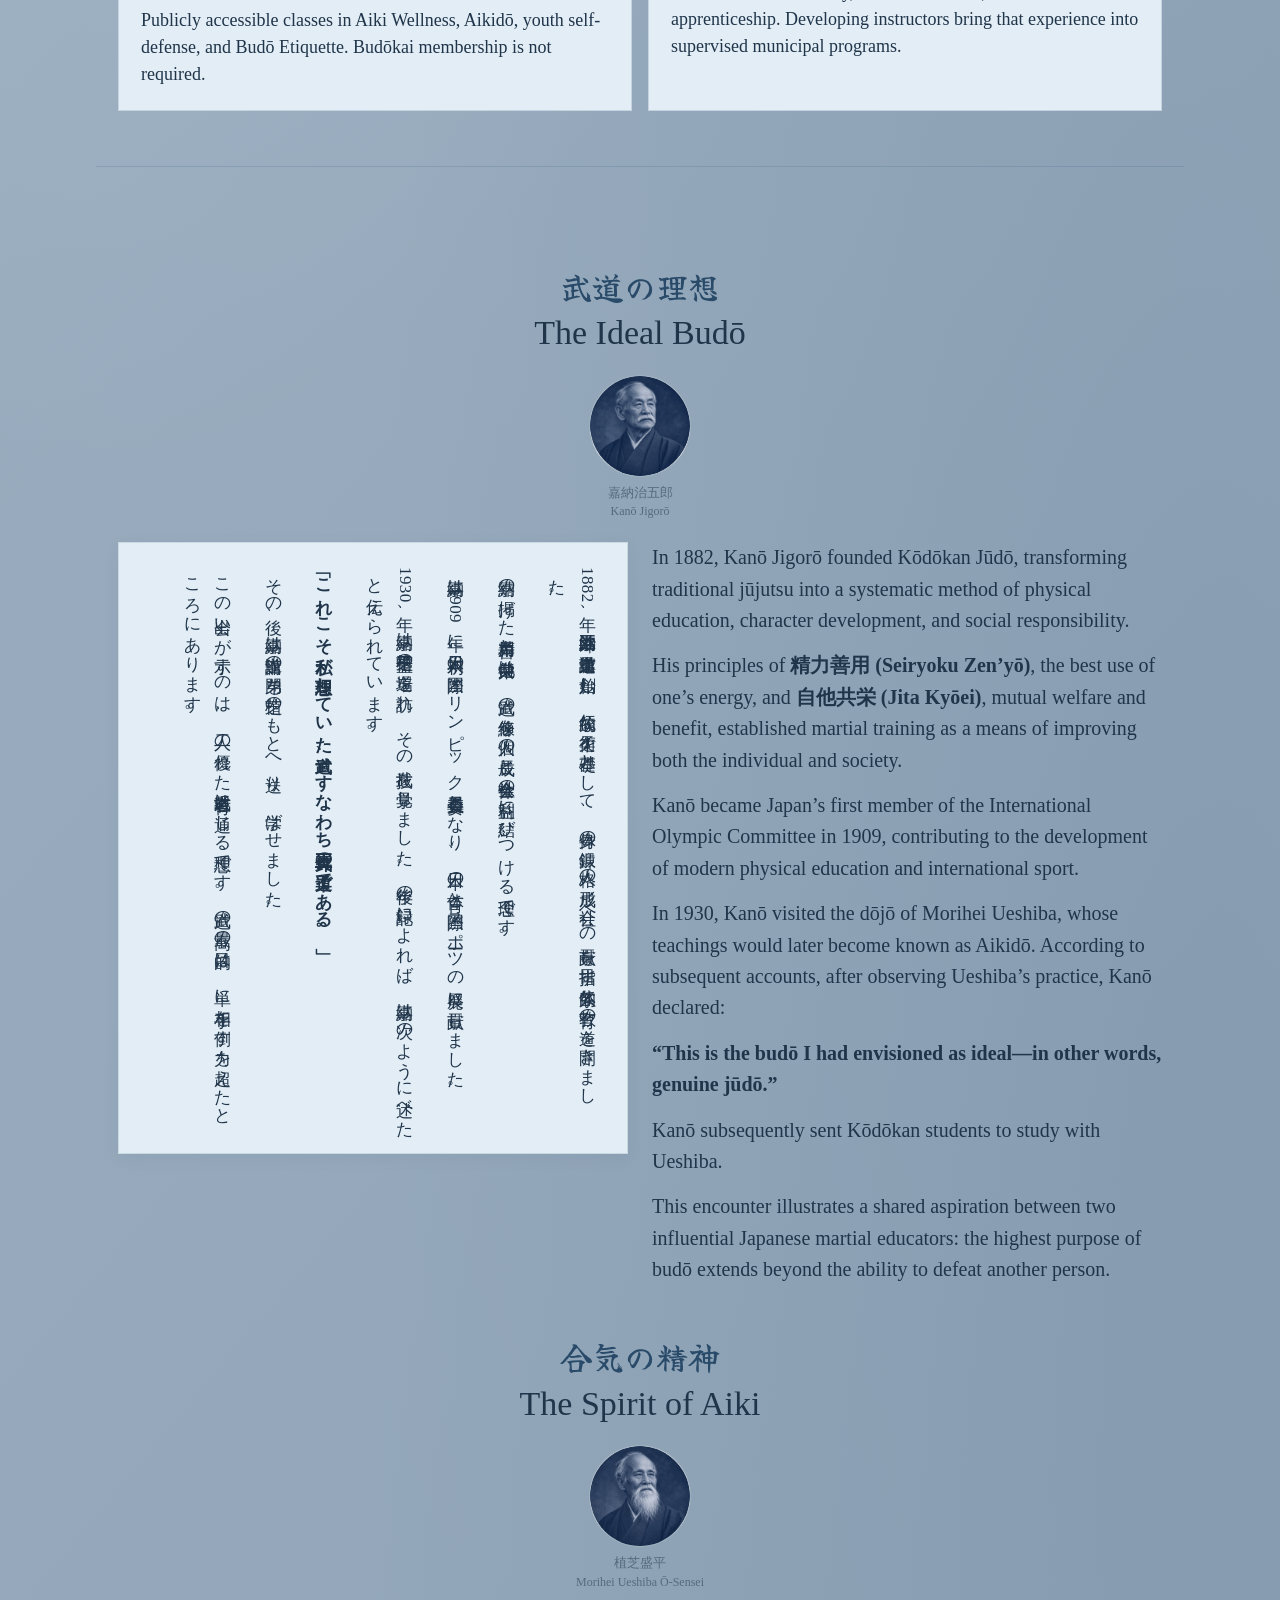
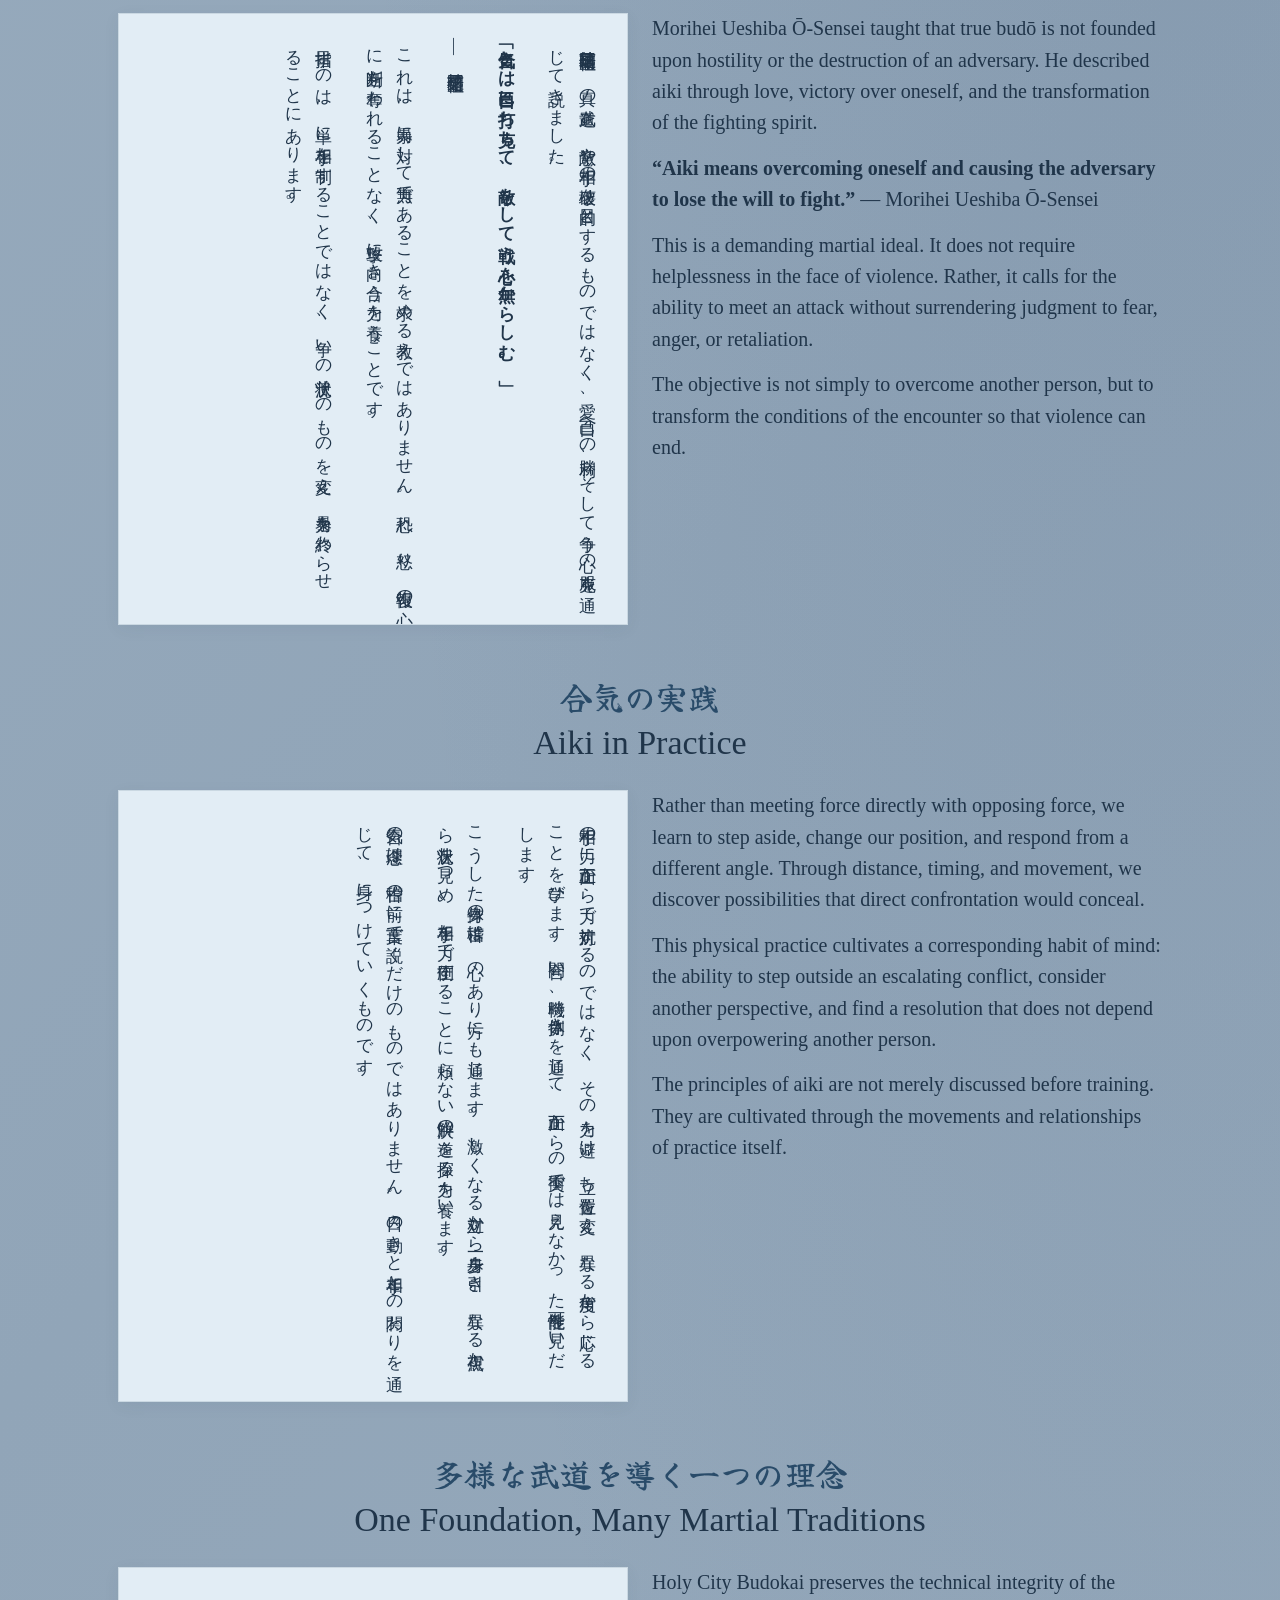
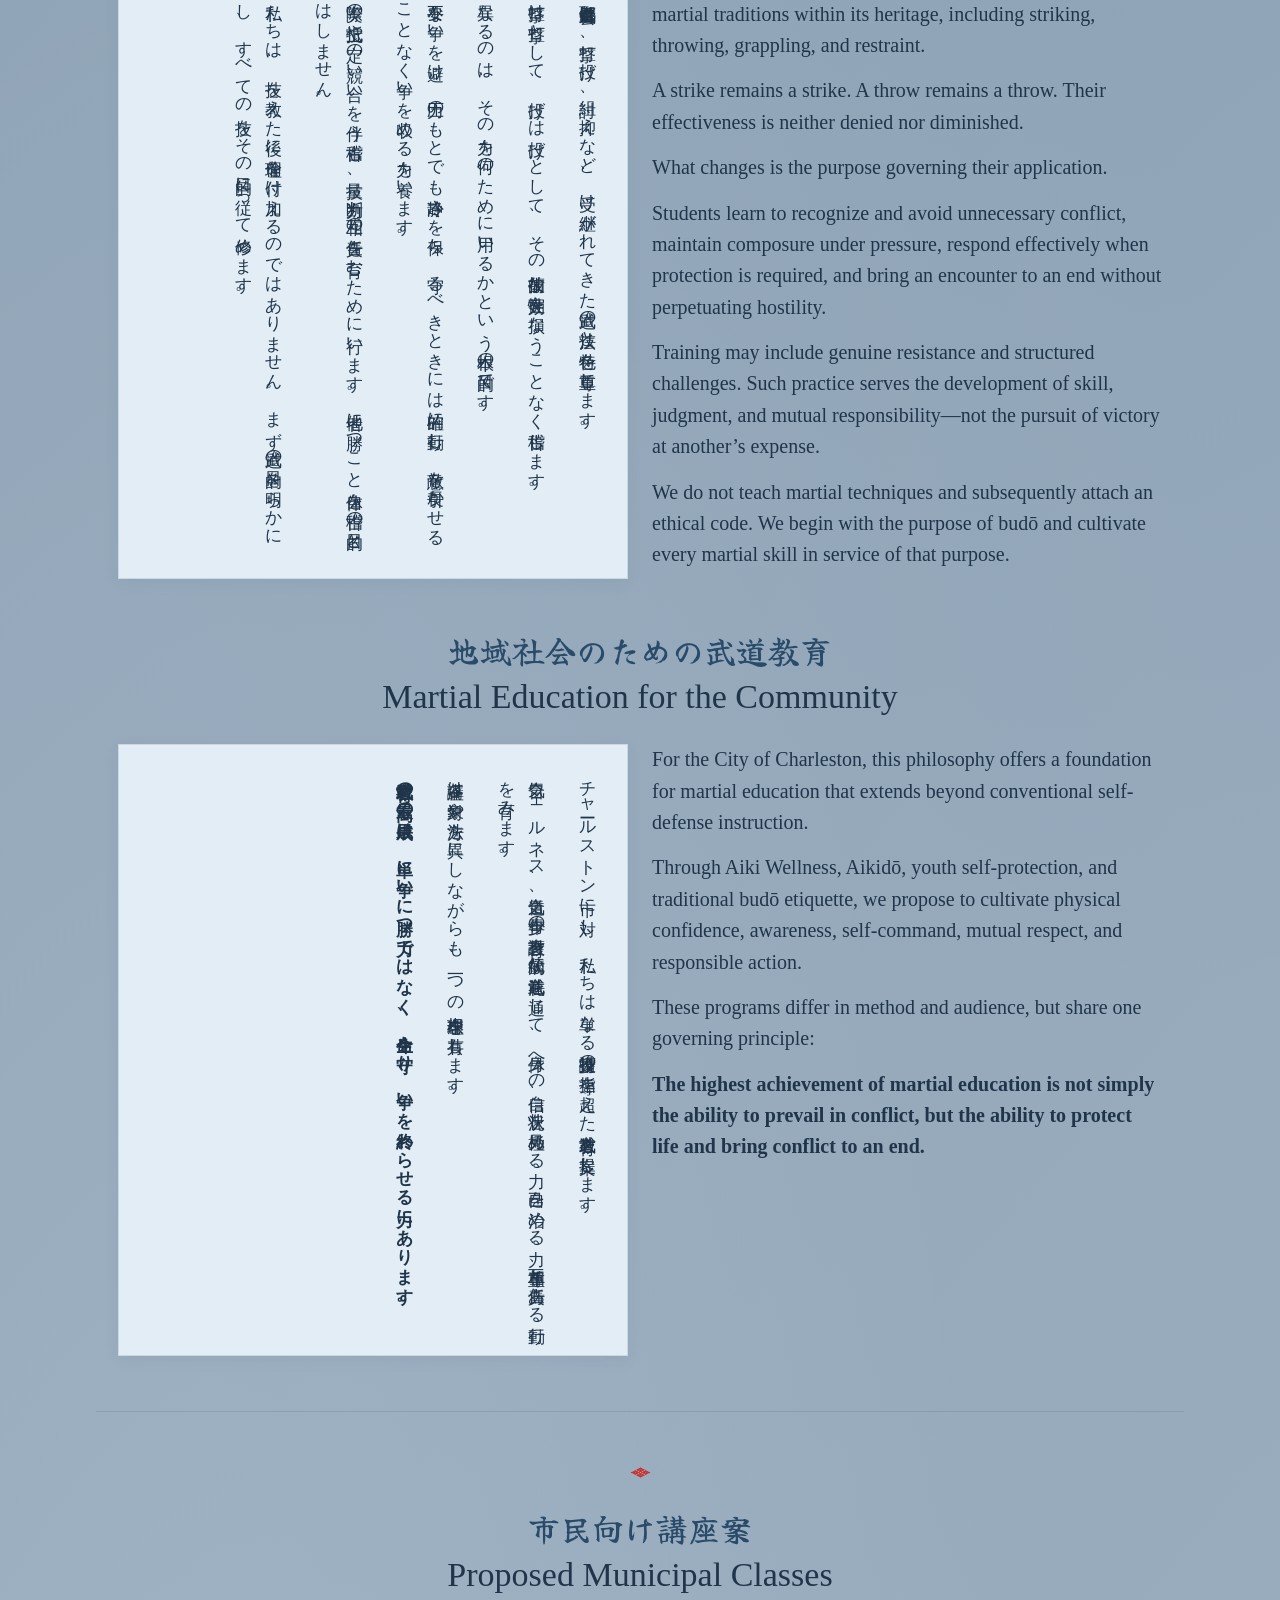
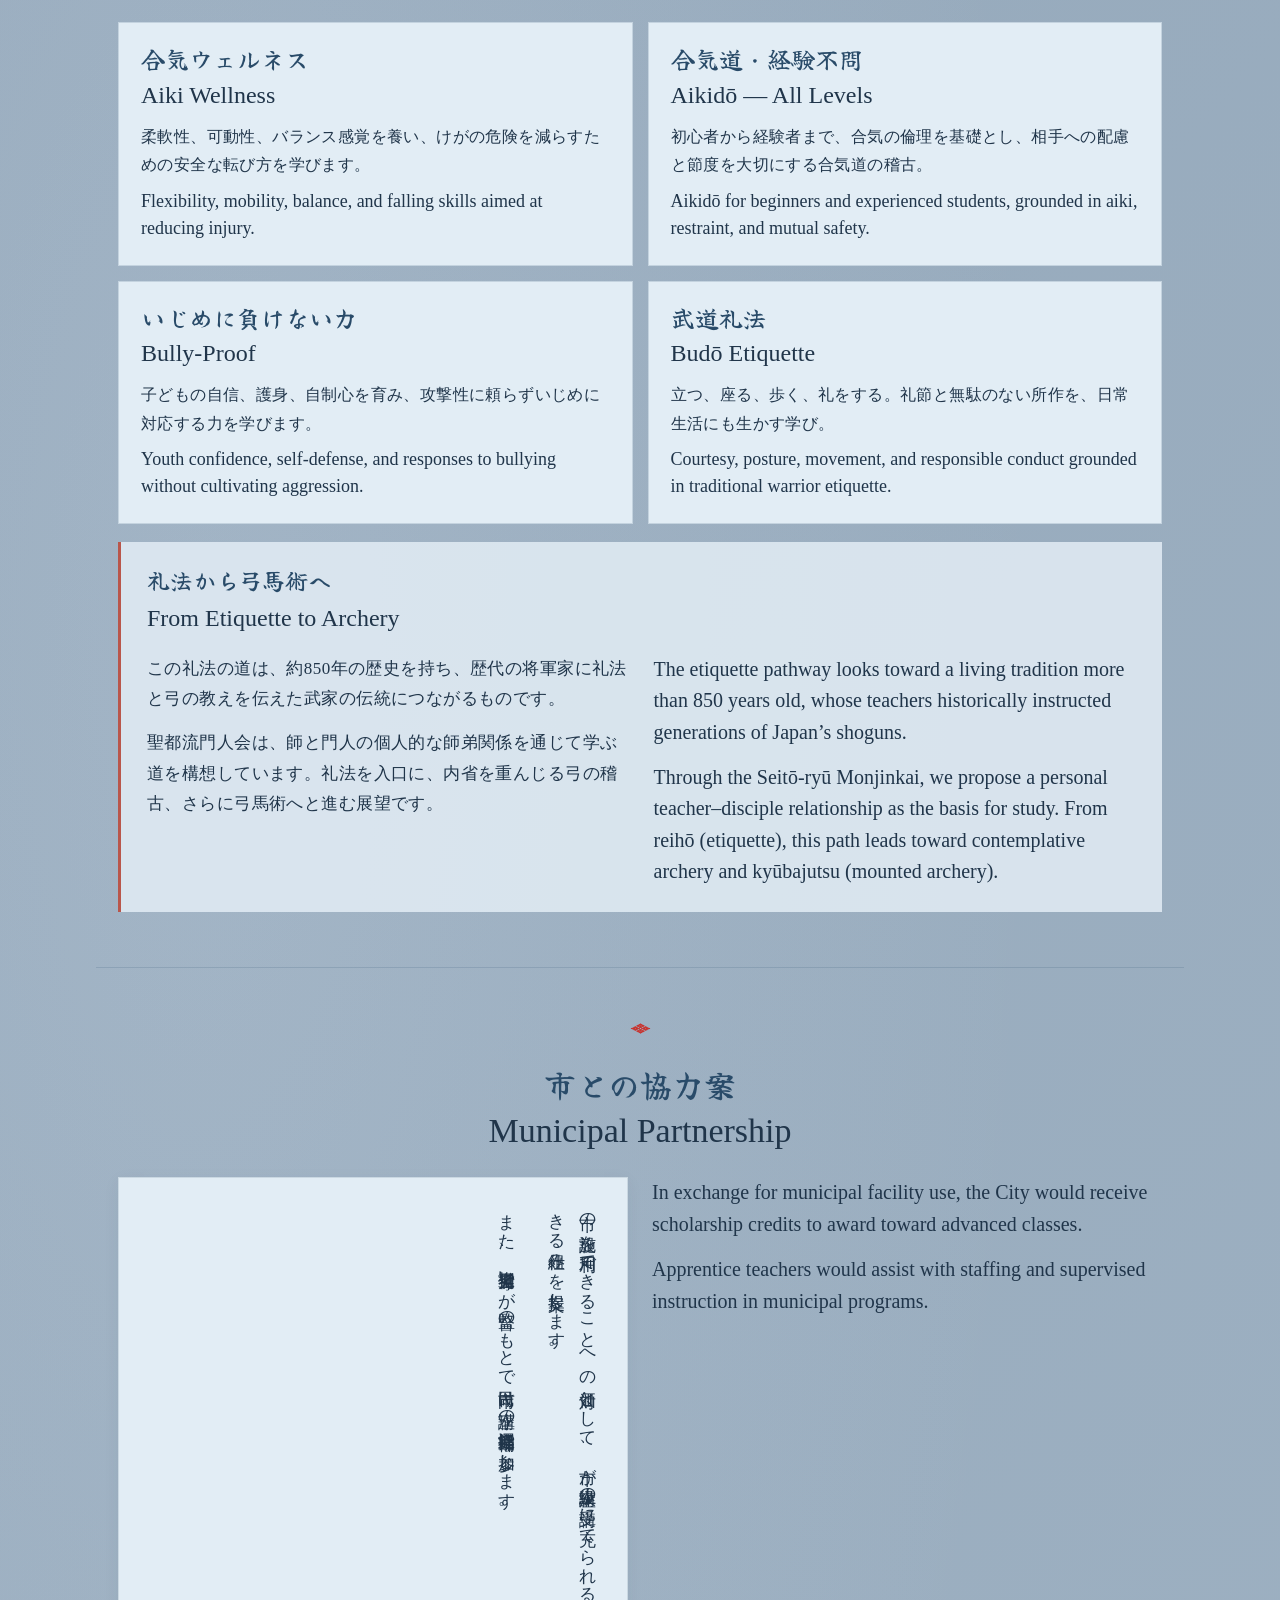
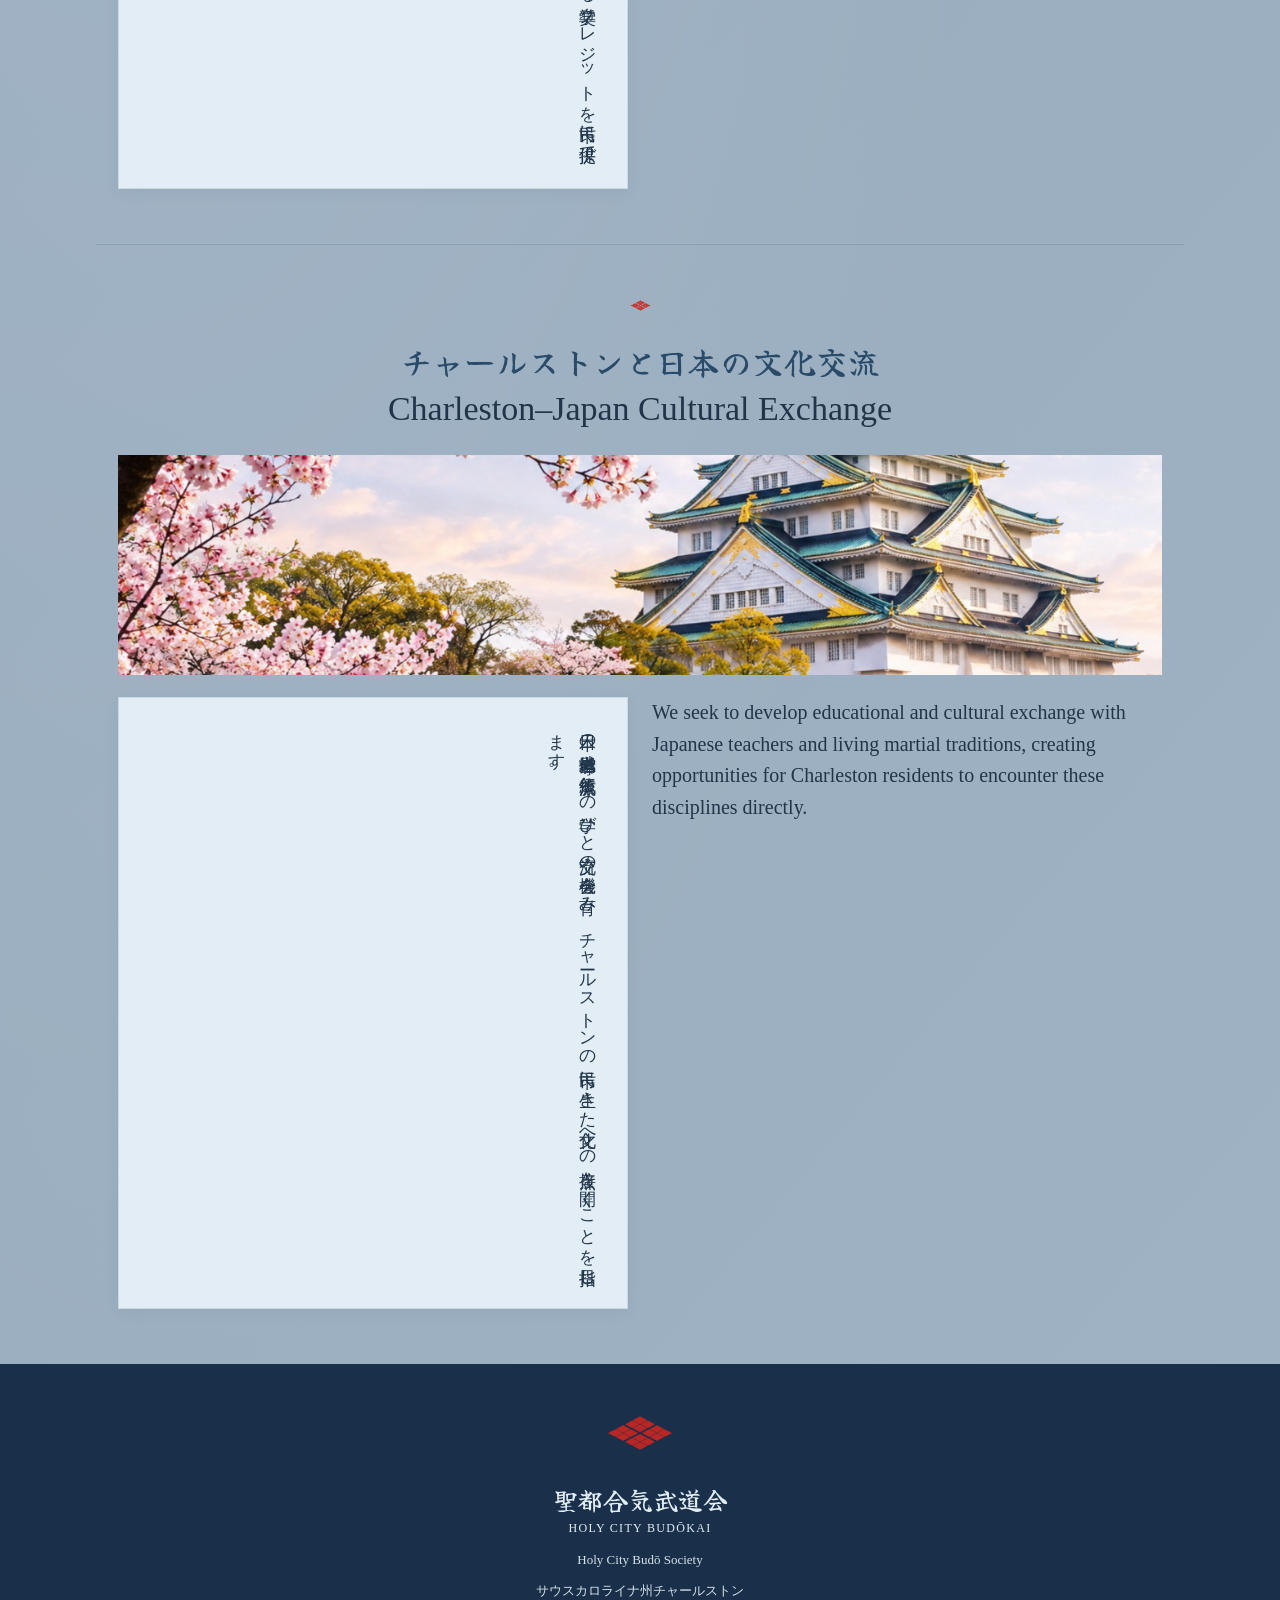
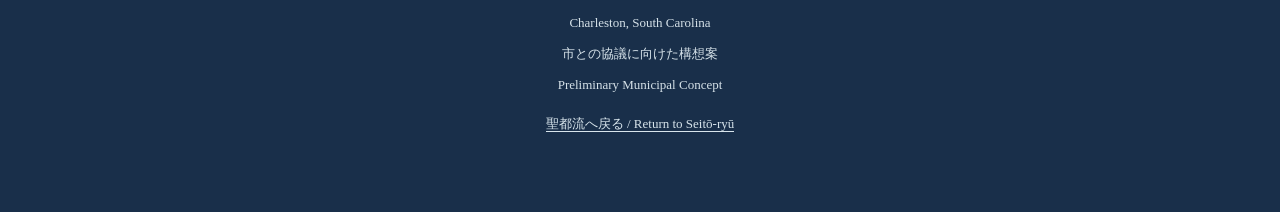
==== commit 03feee8e: "Update Budokai.html" ====
--- a/Budokai.html
+++ b/Budokai.html
@@ -2,1232 +2,1496 @@
 <!doctype html>
 <html lang="en" translate="no" class="notranslate">
 <head>
-<meta charset="utf-8">
-<meta name="google" content="notranslate">
-<meta name="googlebot" content="notranslate">
-<meta name="viewport" content="width=device-width, initial-scale=1, viewport-fit=cover">
-<title>聖都合気武道会 | Holy City Budō Society</title>
-<meta name="description" content="HOLY CITY Budōkai — Charleston’s Japanese Martial Arts Teachers’ Guild and Budō Society. A bilingual municipal martial-education proposal.">
-<link rel="preconnect" href="https://fonts.googleapis.com">
-<link rel="preconnect" href="https://fonts.gstatic.com" crossorigin>
-<link href="https://fonts.googleapis.com/css2?family=Yuji+Syuku&display=swap" rel="stylesheet">
-
-<style>
-:root {
-  --paper:#98abbd;
-  --folio:#e2edf5;
-  --ink:#20354a;
-  --muted:#556b7b;
-  --shu:#b9564b;
-  --indigo:#192f4a;
-  --indigo-mid:#294b69;
-  --sakura:#d8b2b9;
-  --silver:#dbe3ec;
-  --silver-bright:#f2f5f8;
-  --silver-muted:#c8d3df;
-  --hero-overlay-left:.12;
-  --hero-overlay-middle:.16;
-  --hero-overlay-right:.12;
-  --header-h:58px;
-  --reader-max:940px;
-  --brush:"Yuji Syuku","Hiragino Mincho ProN","Yu Mincho","Noto Serif JP",serif;
-  --jp-body:"Hiragino Mincho ProN","Yu Mincho","Noto Serif JP",serif;
-}
-*,*::before,*::after {box-sizing:border-box}
-html {scroll-behavior:smooth}
-body {
-  margin:0;
-  background-color:var(--paper);
-  background-image:
-    radial-gradient(ellipse 90% 25% at 8% 12%,rgba(229,239,248,.22),transparent 82%),
-    radial-gradient(ellipse 85% 35% at 94% 38%,rgba(52,78,113,.12),transparent 78%),
-    radial-gradient(ellipse 80% 25% at 16% 76%,rgba(221,232,244,.16),transparent 82%),
-    linear-gradient(130deg,#a2b5c6 0%,#91a5b8 48%,#a0b3c4 100%);
-  color:var(--ink);
-  font-family:"Bodoni 72",Baskerville,"Iowan Old Style","Times New Roman",serif;
-  line-height:1.48;
-}
-img {display:block;max-width:100%}
-button {font:inherit}
-main {overflow-x:clip}
-a {color:inherit}
-
-/* HEADER */
-
-.site-header {
-  position:sticky;
-  top:0;
-  z-index:100;
-  height:var(--header-h);
-  margin-bottom:calc(-1 * var(--header-h));
-  display:flex;
-  align-items:center;
-  justify-content:space-between;
-  gap:10px;
-  padding:0 14px 0 max(12px,env(safe-area-inset-left));
-  background:rgba(25,47,74,.80);
-  color:var(--silver);
-  border-bottom:none;
-  box-shadow:none;
-  isolation:isolate;
-  transition:background-color .5s ease;
-}
-.site-header.is-scrolled {
-  background-color:rgba(25,47,74,.50);
-}
-.header-blossom {
-  position:absolute;
-  z-index:4;
-  left:-18px;
-  top:-50px;
-  width:314px;
-  max-width:none;
-  height:auto;
-  pointer-events:none;
-  user-select:none;
-  opacity:1;
-  transition:opacity .5s ease;
-}
-.site-header.is-scrolled .header-blossom {opacity:.50}
-.brand {
-  position:relative;
-  z-index:2;
-  display:flex;
-  align-items:center;
-  gap:10px;
-  min-width:0;
-  margin-left:56px;
-  text-decoration:none;
-}
-.brand .mon {
-  width:64px;
-  flex:0 0 auto;
-  transform:translateX(7px);
-  filter:brightness(0) invert(1);
-}
-.brand-stack {min-width:0;line-height:1}
-.brand-stack .jp {
-  display:block;
-  margin-bottom:5px;
-  font-family:var(--brush);
-  font-size:20px;
-  font-weight:400;
-  letter-spacing:.045em;
-  white-space:nowrap;
-}
-.brand-stack .romaji {
-  display:block;
-  font-size:11.5px;
-  letter-spacing:.065em;
-  white-space:nowrap;
-}
-.menu {
-  position:relative;
-  z-index:3;
-  width:40px;
-  height:40px;
-  flex:0 0 auto;
-  border:2px solid var(--folio);
-  border-radius:2px;
-  background:transparent;
-  display:flex;
-  flex-direction:column;
-  align-items:center;
-  justify-content:center;
-  gap:4px;
-  cursor:pointer;
-}
-.menu span {
-  width:20px;
-  height:3px;
-  background:var(--folio);
-}
-.menu:focus-visible,
-.photo-tile:focus-visible,
-.bk-back:focus-visible {
-  outline:2px solid var(--shu);
-  outline-offset:3px;
-}
-
-/* HERO */
-
-.bk-hero {
-  position:relative;
-  isolation:isolate;
-  min-height:650px;
-  display:grid;
-  place-items:center;
-  padding:66px 20px 65px;
-  text-align:center;
-  overflow:hidden;
-  color:var(--silver);
-  background:var(--indigo);
-  --hero-parallax-y:0px;
-  --hero-zoom:1.22;
-  --hero-parallax-travel:.055;
-}
-.bk-hero-photo {
-  position:absolute;
-  z-index:0;
-  inset:0;
-  width:100%;
-  height:100%;
-  object-fit:cover;
-  object-position:center 48%;
-  transform:translate3d(0,var(--hero-parallax-y),0) scale(var(--hero-zoom));
-  transform-origin:center center;
-  will-change:transform;
-  filter:saturate(.88) hue-rotate(6deg) brightness(.94) contrast(1.06);
-}
-.bk-hero::before {
-  content:"";
-  position:absolute;
-  z-index:1;
-  inset:0;
-  pointer-events:none;
-  background:linear-gradient(
-    90deg,
-    rgba(10,27,49,var(--hero-overlay-left)) 0%,
-    rgba(16,37,64,var(--hero-overlay-middle)) 45%,
-    rgba(9,26,47,var(--hero-overlay-right)) 100%
-  );
-}
-.bk-hero-inner {
-  position:relative;
-  z-index:2;
-  width:min(100%,880px);
-}
-.bk-hero h1 {
-  margin:0;
-  font-family:var(--brush);
-  font-weight:400;
-  font-size:clamp(39px,8.5vw,72px);
-  line-height:1.16;
-  letter-spacing:.04em;
-  color:var(--silver-bright);
-  text-shadow:
-    0 1px 4px rgba(10,24,45,.92),
-    0 4px 14px rgba(10,24,45,.72),
-    0 8px 24px rgba(10,24,45,.38);
-}
-.bk-rule {
-  width:88px;
-  height:2px;
-  margin:17px auto;
-  background:var(--shu);
-}
-.bk-hero-en {
-  margin:0 auto;
-  max-width:100%;
-  font-size:clamp(30px,6.2vw,50px);
-  font-weight:500;
-  line-height:1.12;
-  letter-spacing:.045em;
-  text-transform:uppercase;
-  text-wrap:balance;
-  color:var(--silver);
-  text-shadow:
-    0 1px 4px rgba(10,24,45,.92),
-    0 4px 14px rgba(10,24,45,.72),
-    0 8px 24px rgba(10,24,45,.38);
-}
-.bk-hero-subtitle {
-  max-width:760px;
-  margin:12px auto 0;
-  font-size:clamp(17px,3.6vw,22px);
-  line-height:1.38;
-  letter-spacing:.035em;
-  text-wrap:balance;
-  color:var(--silver-muted);
-  text-shadow:
-    0 1px 4px rgba(10,24,45,.95),
-    0 3px 12px rgba(10,24,45,.78),
-    0 7px 20px rgba(10,24,45,.45);
-}
-
-/* FOUR PHOTO PATHWAYS */
-
-.photo-pathways {
-  display:grid;
-  grid-template-columns:repeat(4,minmax(0,1fr));
-  gap:0;
-  padding:0;
-  background:var(--ink);
-  position:relative;
-  z-index:1;
-}
-.photo-tile {
-  position:relative;
-  display:block;
-  min-height:215px;
-  overflow:hidden;
-  text-decoration:none;
-  color:#fffaf4;
-  isolation:isolate;
-}
-.photo-tile img {
-  position:absolute;
-  inset:0;
-  width:100%;
-  height:100%;
-  object-fit:cover;
-  transition:transform .25s ease;
-  z-index:-2;
-  filter:saturate(.93) contrast(1.03);
-}
-.photo-tile:nth-child(1) img {
-  filter:saturate(.92) brightness(.96) contrast(1.04);
-}
-.photo-tile:nth-child(2) img {
-  filter:saturate(.96) brightness(.98) contrast(1.03);
-}
-.photo-tile:nth-child(3) img {
-  filter:saturate(.92) hue-rotate(4deg) brightness(.96);
-}
-.photo-tile:nth-child(4) img {
-  filter:saturate(.91) brightness(.97) contrast(1.04);
-}
-.photo-tile::before {
-  content:"";
-  position:absolute;
-  inset:0;
-  background:linear-gradient(
-    180deg,transparent 30%,rgba(17,40,64,.82) 100%
-  );
-  z-index:-1;
-}
-.photo-tile:hover img {transform:scale(1.045)}
-.tile-copy {
-  position:absolute;
-  left:17px;
-  right:14px;
-  bottom:15px;
-  text-shadow:0 1px 8px rgba(0,0,0,.45);
-}
-.tile-copy .jp {
-  display:block;
-  font:18px/1.35 var(--brush);
-}
-.tile-copy .en {
-  display:block;
-  font-size:24px;
-  line-height:1.1;
-}
-.photo-disclaimer {
-  max-width:var(--reader-max);
-  margin:10px auto 0;
-  padding:0 18px;
-  color:var(--muted);
-  font-size:12px;
-  text-align:center;
-}
-
-/* CONTENT SECTIONS */
-
-.bk-section {
-  width:min(100%,var(--reader-max));
-  margin:0 auto;
-  padding:48px 22px 55px;
-  scroll-margin-top:calc(var(--header-h) + 20px);
-}
-.bk-section + .bk-section {
-  border-top:1px solid rgba(40,79,104,.16);
-}
-.bk-heading {margin:0 0 26px;text-align:center}
-.bk-mark {width:25px;margin:0 auto 22px}
-.bk-heading-jp {
-  display:block;
-  color:var(--indigo-mid);
-  font-family:var(--brush);
-  font-size:clamp(23px,5vw,32px);
-  font-weight:400;
-  line-height:1.35;
-}
-.bk-heading-en {
-  margin:5px 0 0;
-  font-size:clamp(24px,4.6vw,34px);
-  line-height:1.2;
-  font-weight:400;
-}
-.bk-pair {
-  display:grid;
-  grid-template-columns:minmax(0,1fr) minmax(0,1fr);
-  gap:24px;
-  align-items:start;
-}
-.bk-jp {
-  writing-mode:horizontal-tb;
-  font-family:var(--jp-body);
-  font-size:17px;
-  line-height:1.78;
-  letter-spacing:.025em;
-  text-align:left;
-  overflow-wrap:anywhere;
-}
-.bk-jp p,.bk-en p {margin:0 0 14px}
-.bk-jp p:last-child,.bk-en p:last-child {margin-bottom:0}
-.bk-en {font-size:20px;line-height:1.57}
-.bk-jp-folio {
-  padding:22px 23px;
-  background:var(--folio);
-  border:1px solid rgba(40,79,104,.13);
-  box-shadow:0 4px 16px rgba(25,47,74,.055);
-}
-.bk-ethic-lead {font-size:23px;line-height:1.4}
-.bk-ethic-statement {font-weight:600}
-
-/* HISTORICAL PORTRAITS */
-
-.bk-profile {
-  display:flex;
-  flex-direction:column;
-  align-items:center;
-  gap:7px;
-  margin:-5px auto 23px;
-  text-align:center;
-  width:150px;
-}
-.bk-profile-frame {
-  position:relative;
-  display:grid;
-  place-items:center;
-  width:102px;
-  height:102px;
-  overflow:hidden;
-  border-radius:50%;
-  border:1px solid rgba(53,91,121,.32);
-  background:#cfdae1;
-  color:var(--indigo-mid);
-  font:28px/1 var(--brush);
-}
-.bk-profile-frame img {
-  position:absolute;
-  inset:0;
-  width:100%;
-  height:100%;
-  object-fit:cover;
-  object-position:center 27%;
-  filter:none;
-}
-.bk-profile figcaption {
-  font-family:var(--jp-body);
-  font-size:13px;
-  line-height:1.35;
-  color:var(--muted);
-}
-.bk-profile figcaption span {
-  display:block;
-  font-family:Georgia,serif;
-  font-size:12px;
-  margin-top:2px;
-}
-
-/* MUNICIPAL CLASSES */
-
-.bk-cards {
-  display:grid;
-  grid-template-columns:repeat(2,minmax(0,1fr));
-  gap:15px;
-}
-.bk-card {
-  padding:20px 22px 23px;
-  background:var(--folio);
-  border:1px solid rgba(40,79,104,.16);
-}
-.bk-card h3 {
-  margin:0;
-  font-size:24px;
-  font-weight:500;
-  line-height:1.25;
-}
-.bk-card-jp {
-  display:block;
-  color:var(--indigo-mid);
-  margin-bottom:5px;
-  font:24px/1.32 var(--brush);
-}
-.bk-card .bk-jp {margin:13px 0 8px;font-size:16px}
-.bk-card .bk-en {margin:0;font-size:18px;line-height:1.5}
-
-/* HERITAGE */
-
-.bk-heritage {
-  margin-top:18px;
-  padding:24px 26px;
-  border-left:3px solid var(--shu);
-  background:rgba(226,237,245,.86);
-  scroll-margin-top:calc(var(--header-h) + 20px);
-}
-.bk-heritage h3 {
-  margin:0 0 17px;
-  font-size:24px;
-  font-weight:400;
-}
-.bk-heritage h3 span {
-  display:block;
-  color:var(--indigo-mid);
-  margin-bottom:5px;
-  font:23px/1.3 var(--brush);
-}
-
-/* PARALLEL TRAINING SPACES */
-
-.bk-spaces-intro {
-  max-width:710px;
-  margin:0 auto 22px;
-  text-align:center;
-}
-.bk-spaces-intro .bk-jp {
-  font-size:16px;
-  line-height:1.7;
-  margin:0 0 9px;
-  text-align:center;
-}
-.bk-spaces-intro .bk-en {
-  margin:0;
-  font-size:19px;
-  line-height:1.5;
-}
-.bk-training-figure {margin:0 0 23px}
-.bk-training-figure img {width:100%;height:auto;border:0}
-.bk-training-figure figcaption {
-  margin-top:9px;
-  color:var(--muted);
-  font-size:13px;
-  text-align:center;
-  line-height:1.55;
-}
-.bk-training-figure figcaption span {display:block}
-.bk-spaces {
-  display:grid;
-  grid-template-columns:repeat(2,minmax(0,1fr));
-  gap:16px;
-}
-.bk-space {
-  padding:22px;
-  background:var(--folio);
-  border:1px solid rgba(40,79,104,.16);
-}
-.bk-space h3 {
-  margin:0 0 15px;
-  font-size:23px;
-  font-weight:400;
-  line-height:1.3;
-}
-.bk-space h3 span {
-  display:block;
-  color:var(--indigo-mid);
-  margin-bottom:5px;
-  font:23px/1.3 var(--brush);
-}
-.bk-space .bk-jp {
-  font-size:16px;
-  line-height:1.75;
-  margin:0 0 10px;
-}
-.bk-space .bk-en {
-  font-size:18px;
-  line-height:1.5;
-  margin:0;
-}
-.bk-spaces-note {
-  max-width:680px;
-  margin:17px auto 0;
-  color:var(--muted);
-  text-align:center;
-}
-.bk-spaces-note .bk-jp {
-  font-size:15px;
-  line-height:1.7;
-  text-align:center;
-  margin:0 0 12px;
-}
-.bk-spaces-note .bk-en {
-  font-size:14px;
-  line-height:1.6;
-  margin:0;
-}
-.bk-small-label {
-  margin:-2px 0 21px;
-  color:var(--muted);
-  font-size:13px;
-  text-align:center;
-}
-.bk-small-label span {display:block}
-
-/* CULTURAL EXCHANGE */
-
-.bk-exchange-photo {
-  width:100%;
-  height:220px;
-  object-fit:cover;
-  object-position:center 42%;
-  margin:0 0 22px;
-  border:0;
-}
-
-/* FOOTER */
-
-.colophon {
-  text-align:center;
-  padding:28px 16px 78px;
-  color:#d6e2e9;
-  background:var(--indigo);
-}
-.colophon .mon {width:82px;margin:0 auto 10px}
-.colophon .jp {
-  color:var(--folio);
-  font:25px/1.2 var(--brush);
-}
-.colophon .romaji {
-  color:var(--folio);
-  margin-top:6px;
-  font-size:12px;
-  letter-spacing:.11em;
-}
-.colophon .meta {margin-top:12px;font-size:13px}
-.bk-back {
-  color:#d8e5ec;
-  text-decoration:none;
-  border-bottom:1px solid currentColor;
-  text-underline-offset:4px;
-}
-
-/* MOBILE — SQUARE HERO WITH BOTH ROWS ABOVE THE FOLD */
-
-@media(max-width:650px) {
-  :root {
-    --mobile-tile-h:clamp(105px,20svh,138px);
-  }
-
-  .bk-hero {
-    height:min(
-      100vw,
-      calc(
-        100svh
-        - var(--mobile-tile-h)
-        - var(--mobile-tile-h)
-        - 12px
-      )
-    );
-    min-height:0;
-    padding:calc(var(--header-h) + 15px) 16px 20px;
-    --hero-zoom:1.22;
-    --hero-parallax-travel:.020;
-  }
-
-  .bk-hero-photo {
-    object-position:center 45%;
-    transform:
-      translate3d(
-        0,
-        calc(var(--hero-parallax-y) + 14px),
-        0
-      )
-      scale(var(--hero-zoom));
-  }
-
-  .bk-hero::before {
-    background:linear-gradient(
-      180deg,
-      rgba(10,27,49,var(--hero-overlay-left)) 0%,
-      rgba(16,37,64,var(--hero-overlay-middle)) 58%,
-      rgba(9,26,47,var(--hero-overlay-right)) 100%
-    );
-  }
-
-  .photo-pathways {
-    grid-template-columns:repeat(2,minmax(0,1fr));
-  }
-
-  .photo-tile {
-    height:var(--mobile-tile-h);
-    min-height:0;
-  }
-
-  .tile-copy {left:12px;right:10px;bottom:12px}
-  .tile-copy .jp {font-size:16px}
-  .tile-copy .en {font-size:21px}
-
-  .bk-section {padding:38px 17px 45px}
-  .bk-pair,.bk-cards,.bk-spaces {grid-template-columns:1fr}
-  .bk-pair {gap:15px}
-  .bk-jp,.bk-pair .bk-jp {font-size:16px}
-  .bk-en,.bk-pair .bk-en {font-size:19px}
-  .bk-jp-folio {padding:17px 19px}
-  .bk-card {padding:19px}
-  .bk-heritage {padding:19px 18px}
-  .bk-exchange-photo {height:175px}
-}
-
-@media(max-width:650px) and (max-height:480px) {
-  .bk-hero {
-    height:auto;
-    min-height:310px;
-  }
-}
-
-@media(max-width:390px) {
-  .brand {margin-left:48px;gap:8px}
-  .brand .mon {width:58px;transform:translateX(6px)}
-  .brand-stack .jp {font-size:18px}
-  .brand-stack .romaji {
-    font-size:10.2px;
-    letter-spacing:.045em;
-  }
-  .header-blossom {width:292px}
-}
-
-/* DESKTOP */
-
-@media(min-width:760px) {
-  :root {
-    --header-h:82px;
-    --reader-max:68rem;
-  }
-
-  .bk-hero {
-    min-height:max(650px,calc(100svh - 215px));
-    padding:calc(var(--header-h) + 60px) 24px 75px;
-    --hero-zoom:1.22;
-    --hero-parallax-travel:.055;
-  }
-
-  .header-blossom {
-    left:-16px;
-    top:-110px;
-    width:684px;
-  }
-  .brand {margin-left:205px;gap:14px}
-  .brand .mon {width:88px;transform:none}
-  .brand-stack .jp {
-    font-size:clamp(25px,2.35vw,38px);
-  }
-  .brand-stack .romaji {
-    font-size:clamp(14px,1.05vw,18px);
-  }
-  .menu {width:44px;height:44px}
-  .menu span {width:22px}
-}
-
-@media(prefers-reduced-motion:reduce) {
-  html {scroll-behavior:auto}
-  .photo-tile img {transition:none}
-  .site-header,.header-blossom {transition:none}
-  .bk-hero-photo {will-change:auto}
-}
-
-@supports not (height:100svh) {
-  @media(max-width:650px) {
+  <meta charset="utf-8">
+  <meta name="google" content="notranslate">
+  <meta name="googlebot" content="notranslate">
+  <meta name="viewport" content="width=device-width, initial-scale=1, viewport-fit=cover">
+  <title>聖都合気武道会 | Holy City Budō Society</title>
+  <meta name="description" content="HOLY CITY Budōkai — Charleston’s Japanese Martial Arts Teachers’ Guild and Budō Society. A bilingual municipal martial-education proposal.">
+  <link rel="preconnect" href="https://fonts.googleapis.com">
+  <link rel="preconnect" href="https://fonts.gstatic.com" crossorigin>
+  <link href="https://fonts.googleapis.com/css2?family=Yuji+Syuku&display=swap" rel="stylesheet">
+
+  <style>
     :root {
-      --mobile-tile-h:clamp(105px,20vh,138px);
-    }
+      --paper:#98abbd;
+      --folio:#e2edf5;
+      --ink:#20354a;
+      --muted:#556b7b;
+      --shu:#b9564b;
+      --indigo:#192f4a;
+      --indigo-mid:#294b69;
+      --sakura:#d8b2b9;
+      --silver:#dbe3ec;
+      --silver-bright:#f2f5f8;
+      --silver-muted:#c8d3df;
+      --hero-overlay-left:.12;
+      --hero-overlay-middle:.16;
+      --hero-overlay-right:.12;
+      --header-h:58px;
+      --reader-max:940px;
+      --brush:"Yuji Syuku","Hiragino Mincho ProN","Yu Mincho","Noto Serif JP",serif;
+      --jp-body:"Hiragino Mincho ProN","Yu Mincho","Noto Serif JP",serif;
+    }
+
+    *,*::before,*::after { box-sizing:border-box; }
+    html { scroll-behavior:smooth; }
+
+    body {
+      margin:0;
+      background-color:var(--paper);
+      background-image:
+        radial-gradient(ellipse 90% 25% at 8% 12%,rgba(229,239,248,.22),transparent 82%),
+        radial-gradient(ellipse 85% 35% at 94% 38%,rgba(52,78,113,.12),transparent 78%),
+        radial-gradient(ellipse 80% 25% at 16% 76%,rgba(221,232,244,.16),transparent 82%),
+        linear-gradient(130deg,#a2b5c6 0%,#91a5b8 48%,#a0b3c4 100%);
+      color:var(--ink);
+      font-family:"Bodoni 72",Baskerville,"Iowan Old Style","Times New Roman",serif;
+      line-height:1.48;
+    }
+
+    img { display:block; max-width:100%; }
+    button { font:inherit; }
+    main { overflow-x:clip; }
+    a { color:inherit; }
+
+    /* HEADER */
+
+    .site-header {
+      position:sticky;
+      top:0;
+      z-index:100;
+      height:var(--header-h);
+      margin-bottom:calc(-1 * var(--header-h));
+      display:flex;
+      align-items:center;
+      justify-content:space-between;
+      gap:10px;
+      padding:0 14px 0 max(12px,env(safe-area-inset-left));
+      background:rgba(25,47,74,.80);
+      color:var(--silver);
+      border-bottom:none;
+      box-shadow:none;
+      isolation:isolate;
+      transition:background-color .5s ease;
+    }
+
+    .site-header.is-scrolled {
+      background-color:rgba(25,47,74,.50);
+    }
+
+    /* Cherry branch remains fully opaque at every scroll position. */
+    .header-blossom {
+      position:absolute;
+      z-index:4;
+      left:-18px;
+      top:-50px;
+      width:314px;
+      max-width:none;
+      height:auto;
+      pointer-events:none;
+      user-select:none;
+      opacity:1;
+    }
+
+    .site-header.is-scrolled .header-blossom {
+      opacity:1;
+    }
+
+    .brand {
+      position:relative;
+      z-index:2;
+      display:flex;
+      align-items:center;
+      gap:10px;
+      min-width:0;
+      margin-left:56px;
+      text-decoration:none;
+    }
+
+    .brand .mon {
+      width:64px;
+      flex:0 0 auto;
+      transform:translateX(7px);
+      filter:brightness(0) invert(1);
+    }
+
+    .brand-stack {
+      min-width:0;
+      line-height:1;
+    }
+
+    .brand-stack .jp {
+      display:block;
+      margin-bottom:5px;
+      font-family:var(--brush);
+      font-size:20px;
+      font-weight:400;
+      letter-spacing:.045em;
+      white-space:nowrap;
+    }
+
+    .brand-stack .romaji {
+      display:block;
+      font-size:11.5px;
+      letter-spacing:.065em;
+      white-space:nowrap;
+    }
+
+    .menu {
+      position:relative;
+      z-index:3;
+      width:40px;
+      height:40px;
+      flex:0 0 auto;
+      border:2px solid var(--folio);
+      border-radius:2px;
+      background:transparent;
+      display:flex;
+      flex-direction:column;
+      align-items:center;
+      justify-content:center;
+      gap:4px;
+      cursor:pointer;
+    }
+
+    .menu span {
+      width:20px;
+      height:3px;
+      background:var(--folio);
+    }
+
+    .menu:focus-visible,
+    .photo-tile:focus-visible,
+    .bk-back:focus-visible {
+      outline:2px solid var(--shu);
+      outline-offset:3px;
+    }
+
+    /* HERO — DIVIDER REMOVED */
+
     .bk-hero {
-      height:min(
-        100vw,
-        calc(
-          100vh
-          - var(--mobile-tile-h)
-          - var(--mobile-tile-h)
-          - 12px
-        )
+      position:relative;
+      isolation:isolate;
+      min-height:650px;
+      display:grid;
+      place-items:center;
+      padding:66px 20px 65px;
+      text-align:center;
+      overflow:hidden;
+      color:var(--silver);
+      background:var(--indigo);
+      --hero-parallax-y:0px;
+      --hero-zoom:1.22;
+      --hero-parallax-travel:.055;
+    }
+
+    .bk-hero-photo {
+      position:absolute;
+      z-index:0;
+      inset:0;
+      width:100%;
+      height:100%;
+      object-fit:cover;
+      object-position:center 48%;
+      transform:translate3d(0,var(--hero-parallax-y),0) scale(var(--hero-zoom));
+      transform-origin:center center;
+      will-change:transform;
+      filter:saturate(.88) hue-rotate(6deg) brightness(.94) contrast(1.06);
+    }
+
+    .bk-hero::before {
+      content:"";
+      position:absolute;
+      z-index:1;
+      inset:0;
+      pointer-events:none;
+      background:linear-gradient(
+        90deg,
+        rgba(10,27,49,var(--hero-overlay-left)) 0%,
+        rgba(16,37,64,var(--hero-overlay-middle)) 45%,
+        rgba(9,26,47,var(--hero-overlay-right)) 100%
       );
-      min-height:0;
-    }
-  }
-  @media(min-width:760px) {
-    .bk-hero {
-      min-height:max(650px,calc(100vh - 215px));
-    }
-  }
-}
-</style>
+    }
+
+    .bk-hero-inner {
+      position:relative;
+      z-index:2;
+      width:min(100%,880px);
+    }
+
+    .bk-hero h1 {
+      margin:0;
+      font-family:var(--brush);
+      font-weight:400;
+      font-size:clamp(39px,8.5vw,72px);
+      line-height:1.16;
+      letter-spacing:.04em;
+      color:var(--silver-bright);
+      text-shadow:
+        0 1px 4px rgba(10,24,45,.92),
+        0 4px 14px rgba(10,24,45,.72),
+        0 8px 24px rgba(10,24,45,.38);
+    }
+
+    .bk-hero-en {
+      margin:8px auto 0;
+      max-width:100%;
+      font-size:clamp(30px,6.2vw,50px);
+      font-weight:500;
+      line-height:1.12;
+      letter-spacing:.045em;
+      text-transform:uppercase;
+      text-wrap:balance;
+      color:var(--silver);
+      text-shadow:
+        0 1px 4px rgba(10,24,45,.92),
+        0 4px 14px rgba(10,24,45,.72),
+        0 8px 24px rgba(10,24,45,.38);
+    }
+
+    .bk-hero-subtitle {
+      max-width:760px;
+      margin:12px auto 0;
+      font-size:clamp(17px,3.6vw,22px);
+      line-height:1.38;
+      letter-spacing:.035em;
+      text-wrap:balance;
+      color:var(--silver-muted);
+      text-shadow:
+        0 1px 4px rgba(10,24,45,.95),
+        0 3px 12px rgba(10,24,45,.78),
+        0 7px 20px rgba(10,24,45,.45);
+    }
+
+    /* PHOTO PATHWAYS */
+
+    .photo-pathways {
+      display:grid;
+      grid-template-columns:repeat(4,minmax(0,1fr));
+      gap:0;
+      padding:0;
+      background:var(--ink);
+      position:relative;
+      z-index:1;
+    }
+
+    .photo-tile {
+      position:relative;
+      display:block;
+      min-height:215px;
+      overflow:hidden;
+      text-decoration:none;
+      color:#fffaf4;
+      isolation:isolate;
+    }
+
+    .photo-tile img {
+      position:absolute;
+      inset:0;
+      width:100%;
+      height:100%;
+      object-fit:cover;
+      transition:transform .25s ease;
+      z-index:-2;
+      filter:saturate(.93) contrast(1.03);
+    }
+
+    .photo-tile:nth-child(1) img {
+      filter:saturate(.92) brightness(.96) contrast(1.04);
+    }
+
+    .photo-tile:nth-child(2) img {
+      filter:saturate(.96) brightness(.98) contrast(1.03);
+    }
+
+    .photo-tile:nth-child(3) img {
+      filter:saturate(.92) hue-rotate(4deg) brightness(.96);
+    }
+
+    .photo-tile:nth-child(4) img {
+      filter:saturate(.91) brightness(.97) contrast(1.04);
+    }
+
+    .photo-tile::before {
+      content:"";
+      position:absolute;
+      inset:0;
+      background:linear-gradient(
+        180deg,transparent 30%,rgba(17,40,64,.82) 100%
+      );
+      z-index:-1;
+    }
+
+    .photo-tile:hover img {
+      transform:scale(1.045);
+    }
+
+    .tile-copy {
+      position:absolute;
+      left:17px;
+      right:14px;
+      bottom:15px;
+      text-shadow:0 1px 8px rgba(0,0,0,.45);
+    }
+
+    .tile-copy .jp {
+      display:block;
+      font:18px/1.35 var(--brush);
+    }
+
+    .tile-copy .en {
+      display:block;
+      font-size:24px;
+      line-height:1.1;
+    }
+
+    /* CONTENT SECTIONS */
+
+    .bk-section {
+      width:min(100%,var(--reader-max));
+      margin:0 auto;
+      padding:48px 22px 55px;
+      scroll-margin-top:calc(var(--header-h) + 20px);
+    }
+
+    .bk-section + .bk-section {
+      border-top:1px solid rgba(40,79,104,.16);
+    }
+
+    .bk-heading {
+      margin:0 0 26px;
+      text-align:center;
+    }
+
+    .bk-mark {
+      width:25px;
+      margin:0 auto 22px;
+    }
+
+    .bk-heading-jp {
+      display:block;
+      color:var(--indigo-mid);
+      font-family:var(--brush);
+      font-size:clamp(23px,5vw,32px);
+      font-weight:400;
+      line-height:1.35;
+    }
+
+    .bk-heading-en {
+      margin:5px 0 0;
+      font-size:clamp(24px,4.6vw,34px);
+      line-height:1.2;
+      font-weight:400;
+    }
+
+    .bk-pair {
+      display:grid;
+      grid-template-columns:minmax(0,1fr) minmax(0,1fr);
+      gap:24px;
+      align-items:start;
+    }
+
+    /* Default Japanese text remains horizontal. */
+    .bk-jp {
+      writing-mode:horizontal-tb;
+      font-family:var(--jp-body);
+      font-size:17px;
+      line-height:1.78;
+      letter-spacing:.025em;
+      text-align:left;
+      overflow-wrap:anywhere;
+    }
+
+    .bk-jp p,
+    .bk-en p {
+      margin:0 0 14px;
+    }
+
+    .bk-jp p:last-child,
+    .bk-en p:last-child {
+      margin-bottom:0;
+    }
+
+    .bk-en {
+      font-size:20px;
+      line-height:1.57;
+    }
+
+    /*
+     * VERTICAL JAPANESE FOLIOS
+     *
+     * Writing runs downward; columns move right to left.
+     * On narrow screens, longer passages can scroll horizontally.
+     * This applies ONLY to the pale-blue Japanese reading folios.
+     */
+
+    .bk-jp-folio {
+      writing-mode:vertical-rl;
+      text-orientation:mixed;
+      line-break:strict;
+      word-break:normal;
+      overflow-wrap:normal;
+      text-align:start;
+      height:clamp(470px,68svh,675px);
+      min-width:0;
+      overflow-x:auto;
+      overflow-y:hidden;
+      overscroll-behavior-x:contain;
+      padding:24px 25px;
+      background:var(--folio);
+      border:1px solid rgba(40,79,104,.13);
+      box-shadow:0 4px 16px rgba(25,47,74,.055);
+      scrollbar-width:thin;
+      scrollbar-color:rgba(53,91,121,.45) transparent;
+    }
+
+    .bk-jp-folio p {
+      margin:0;
+      margin-block-end:1.2em;
+    }
+
+    .bk-jp-folio p:last-child {
+      margin-block-end:0;
+    }
+
+    .bk-ethic-lead {
+      font-size:23px;
+      line-height:1.4;
+    }
+
+    .bk-ethic-statement {
+      font-weight:600;
+    }
+
+    /* HISTORICAL PORTRAITS */
+
+    .bk-profile {
+      display:flex;
+      flex-direction:column;
+      align-items:center;
+      gap:7px;
+      margin:-5px auto 23px;
+      text-align:center;
+      width:150px;
+    }
+
+    .bk-profile-frame {
+      position:relative;
+      display:grid;
+      place-items:center;
+      width:102px;
+      height:102px;
+      overflow:hidden;
+      border-radius:50%;
+      border:1px solid rgba(53,91,121,.32);
+      background:#cfdae1;
+      color:var(--indigo-mid);
+      font:28px/1 var(--brush);
+    }
+
+    .bk-profile-frame img {
+      position:absolute;
+      inset:0;
+      width:100%;
+      height:100%;
+      object-fit:cover;
+      object-position:center 27%;
+      filter:none;
+    }
+
+    .bk-profile figcaption {
+      font-family:var(--jp-body);
+      font-size:13px;
+      line-height:1.35;
+      color:var(--muted);
+    }
+
+    .bk-profile figcaption span {
+      display:block;
+      font-family:Georgia,serif;
+      font-size:12px;
+      margin-top:2px;
+    }
+
+    /* MUNICIPAL CLASSES */
+
+    .bk-cards {
+      display:grid;
+      grid-template-columns:repeat(2,minmax(0,1fr));
+      gap:15px;
+    }
+
+    .bk-card {
+      padding:20px 22px 23px;
+      background:var(--folio);
+      border:1px solid rgba(40,79,104,.16);
+    }
+
+    .bk-card h3 {
+      margin:0;
+      font-size:24px;
+      font-weight:500;
+      line-height:1.25;
+    }
+
+    .bk-card-jp {
+      display:block;
+      color:var(--indigo-mid);
+      margin-bottom:5px;
+      font:24px/1.32 var(--brush);
+    }
+
+    .bk-card .bk-jp {
+      margin:13px 0 8px;
+      font-size:16px;
+    }
+
+    .bk-card .bk-en {
+      margin:0;
+      font-size:18px;
+      line-height:1.5;
+    }
+
+    /* HERITAGE */
+
+    .bk-heritage {
+      margin-top:18px;
+      padding:24px 26px;
+      border-left:3px solid var(--shu);
+      background:rgba(226,237,245,.86);
+      scroll-margin-top:calc(var(--header-h) + 20px);
+    }
+
+    .bk-heritage h3 {
+      margin:0 0 17px;
+      font-size:24px;
+      font-weight:400;
+    }
+
+    .bk-heritage h3 span {
+      display:block;
+      color:var(--indigo-mid);
+      margin-bottom:5px;
+      font:23px/1.3 var(--brush);
+    }
+
+    /* PARALLEL TRAINING SPACES */
+
+    .bk-spaces-intro {
+      max-width:710px;
+      margin:0 auto 22px;
+      text-align:center;
+    }
+
+    .bk-spaces-intro .bk-jp {
+      font-size:16px;
+      line-height:1.7;
+      margin:0 0 9px;
+      text-align:center;
+    }
+
+    .bk-spaces-intro .bk-en {
+      margin:0;
+      font-size:19px;
+      line-height:1.5;
+    }
+
+    .bk-training-figure {
+      margin:0 0 23px;
+    }
+
+    .bk-training-figure img {
+      width:100%;
+      height:auto;
+      border:0;
+    }
+
+    .bk-training-figure figcaption {
+      margin-top:9px;
+      color:var(--muted);
+      font-size:13px;
+      text-align:center;
+      line-height:1.55;
+    }
+
+    .bk-training-figure figcaption span {
+      display:block;
+    }
+
+    .bk-spaces {
+      display:grid;
+      grid-template-columns:repeat(2,minmax(0,1fr));
+      gap:16px;
+    }
+
+    .bk-space {
+      padding:22px;
+      background:var(--folio);
+      border:1px solid rgba(40,79,104,.16);
+    }
+
+    .bk-space h3 {
+      margin:0 0 15px;
+      font-size:23px;
+      font-weight:400;
+      line-height:1.3;
+    }
+
+    .bk-space h3 span {
+      display:block;
+      color:var(--indigo-mid);
+      margin-bottom:5px;
+      font:23px/1.3 var(--brush);
+    }
+
+    .bk-space .bk-jp {
+      font-size:16px;
+      line-height:1.75;
+      margin:0 0 10px;
+    }
+
+    .bk-space .bk-en {
+      font-size:18px;
+      line-height:1.5;
+      margin:0;
+    }
+
+    /* CULTURAL EXCHANGE */
+
+    .bk-exchange-photo {
+      width:100%;
+      height:220px;
+      object-fit:cover;
+      object-position:center 42%;
+      margin:0 0 22px;
+      border:0;
+    }
+
+    /* Landing composition */
+
+    .landing-fold {
+      display:contents;
+    }
+
+    /* FOOTER */
+
+    .colophon {
+      text-align:center;
+      padding:28px 16px 78px;
+      color:#d6e2e9;
+      background:var(--indigo);
+    }
+
+    .colophon .mon {
+      width:82px;
+      margin:0 auto 10px;
+    }
+
+    .colophon .jp {
+      color:var(--folio);
+      font:25px/1.2 var(--brush);
+    }
+
+    .colophon .romaji {
+      color:var(--folio);
+      margin-top:6px;
+      font-size:12px;
+      letter-spacing:.11em;
+    }
+
+    .colophon .meta {
+      margin-top:12px;
+      font-size:13px;
+    }
+
+    .bk-back {
+      color:#d8e5ec;
+      text-decoration:none;
+      border-bottom:1px solid currentColor;
+      text-underline-offset:4px;
+    }
+
+    /* MOBILE */
+
+    @media(max-width:650px) {
+      .landing-fold {
+        display:grid;
+        grid-template-rows:minmax(0,1fr) auto;
+        height:100svh;
+        min-height:0;
+        overflow:hidden;
+        background:var(--indigo);
+      }
+
+      .bk-hero {
+        height:100%;
+        min-height:0;
+        min-width:0;
+        padding:calc(var(--header-h) + 15px) 16px 20px;
+        --hero-zoom:1.22;
+        --hero-parallax-travel:.020;
+      }
+
+      .bk-hero-photo {
+        object-position:center 45%;
+        transform:translate3d(
+          0,
+          calc(var(--hero-parallax-y) + 14px),
+          0
+        ) scale(var(--hero-zoom));
+      }
+
+      .bk-hero::before {
+        background:linear-gradient(
+          180deg,
+          rgba(10,27,49,var(--hero-overlay-left)) 0%,
+          rgba(16,37,64,var(--hero-overlay-middle)) 58%,
+          rgba(9,26,47,var(--hero-overlay-right)) 100%
+        );
+      }
+
+      .photo-pathways {
+        grid-template-columns:repeat(2,minmax(0,1fr));
+        grid-template-rows:repeat(2,auto);
+        align-self:end;
+      }
+
+      .photo-tile {
+        aspect-ratio:3 / 2;
+        height:auto;
+        min-height:0;
+      }
+
+      .tile-copy {
+        left:12px;
+        right:10px;
+        bottom:12px;
+      }
+
+      .tile-copy .jp {
+        font-size:16px;
+      }
+
+      .tile-copy .en {
+        font-size:21px;
+      }
+
+      .bk-section {
+        padding:38px 17px 45px;
+      }
+
+      .bk-pair,
+      .bk-cards,
+      .bk-spaces {
+        grid-template-columns:1fr;
+      }
+
+      .bk-pair {
+        gap:15px;
+      }
+
+      .bk-jp,
+      .bk-pair .bk-jp {
+        font-size:16px;
+      }
+
+      .bk-en,
+      .bk-pair .bk-en {
+        font-size:19px;
+      }
+
+      .bk-jp-folio {
+        height:clamp(430px,73svh,695px);
+        padding:19px 18px;
+        font-size:16px;
+      }
+
+      .bk-card {
+        padding:19px;
+      }
+
+      .bk-heritage {
+        padding:19px 18px;
+      }
+
+      .bk-exchange-photo {
+        height:175px;
+      }
+    }
+
+    @media(max-width:650px) and (max-height:530px) {
+      .landing-fold {
+        height:auto;
+        min-height:100svh;
+        grid-template-rows:minmax(315px,auto) auto;
+        overflow:visible;
+      }
+
+      .bk-hero {
+        min-height:315px;
+      }
+    }
+
+    @media(max-width:390px) {
+      .brand {
+        margin-left:48px;
+        gap:8px;
+      }
+
+      .brand .mon {
+        width:58px;
+        transform:translateX(6px);
+      }
+
+      .brand-stack .jp {
+        font-size:18px;
+      }
+
+      .brand-stack .romaji {
+        font-size:10.2px;
+        letter-spacing:.045em;
+      }
+
+      .header-blossom {
+        width:292px;
+      }
+    }
+
+    /* DESKTOP */
+
+    @media(min-width:760px) {
+      :root {
+        --header-h:82px;
+        --reader-max:68rem;
+      }
+
+      .bk-hero {
+        min-height:max(650px,calc(100svh - 215px));
+        padding:calc(var(--header-h) + 60px) 24px 75px;
+        --hero-zoom:1.22;
+        --hero-parallax-travel:.055;
+      }
+
+      .header-blossom {
+        left:-16px;
+        top:-110px;
+        width:684px;
+      }
+
+      .brand {
+        margin-left:205px;
+        gap:14px;
+      }
+
+      .brand .mon {
+        width:88px;
+        transform:none;
+      }
+
+      .brand-stack .jp {
+        font-size:clamp(25px,2.35vw,38px);
+      }
+
+      .brand-stack .romaji {
+        font-size:clamp(14px,1.05vw,18px);
+      }
+
+      .menu {
+        width:44px;
+        height:44px;
+      }
+
+      .menu span {
+        width:22px;
+      }
+    }
+
+    @media(prefers-reduced-motion:reduce) {
+      html {
+        scroll-behavior:auto;
+      }
+
+      .photo-tile img,
+      .site-header {
+        transition:none;
+      }
+
+      .bk-hero-photo {
+        will-change:auto;
+      }
+    }
+
+    @supports not (height:100svh) {
+      @media(max-width:650px) {
+        .landing-fold {
+          height:100vh;
+        }
+      }
+
+      @media(max-width:650px) and (max-height:530px) {
+        .landing-fold {
+          height:auto;
+          min-height:100vh;
+        }
+      }
+
+      @media(min-width:760px) {
+        .bk-hero {
+          min-height:max(650px,calc(100vh - 215px));
+        }
+      }
+    }
+  </style>
 </head>
 
 <body>
-<header class="site-header">
-  <img class="header-blossom"
-       src="assets/cherry_blossom_header.png"
-       alt="" aria-hidden="true">
-  <a class="brand" href="/"
-     aria-label="聖都流へ戻る / Return to Seitō-ryū">
-    <img class="mon" src="assets/seito-mon.png"
-         alt="Seitō-ryū mon">
-    <span class="brand-stack">
-      <span class="jp" lang="ja">聖都合気武道会</span>
-      <span class="romaji">HOLY CITY BUDŌKAI</span>
-    </span>
-  </a>
-  <button class="menu" type="button"
-          aria-label="市民講座へ移動 / Go to municipal classes">
-    <span></span><span></span><span></span>
-  </button>
-</header>
-
-<main id="top">
-
-  <!-- HERO -->
-
-  <section class="bk-hero" aria-labelledby="hero-title">
-    <img class="bk-hero-photo"
-         src="assets/charleston-hero.jpg"
-         alt="" aria-hidden="true" fetchpriority="high">
-    <div class="bk-hero-inner">
-      <h1 id="hero-title" lang="ja">聖都合気武道会</h1>
-      <div class="bk-rule" aria-hidden="true"></div>
-      <p class="bk-hero-en">HOLY CITY BUDOKAI</p>
-      <p class="bk-hero-subtitle">
-        Charleston’s Japanese Martial Arts Teachers’ Guild and Budō Society
-      </p>
-    </div>
-  </section>
-
-  <!-- FOUR PHOTO PATHWAYS -->
-
-  <nav class="photo-pathways"
-       aria-label="Programs and partnerships / 講座と協力">
-
-    <a class="photo-tile" href="#municipal-classes">
-      <img src="assets/train-dojo.jpg"
-           alt="An open training hall" loading="lazy">
-      <span class="tile-copy">
-        <span class="jp" lang="ja">稽古</span>
-        <span class="en">Train</span>
+  <!-- HEADER -->
+
+  <header class="site-header">
+    <img class="header-blossom"
+         src="assets/cherry_blossom_header.png"
+         alt="" aria-hidden="true">
+
+    <a class="brand" href="/"
+       aria-label="聖都流へ戻る / Return to Seitō-ryū">
+      <img class="mon"
+           src="assets/seito-mon.png"
+           alt="Seitō-ryū mon">
+
+      <span class="brand-stack">
+        <span class="jp" lang="ja">聖都合気武道会</span>
+        <span class="romaji">HOLY CITY BUDŌKAI</span>
       </span>
     </a>
 
-    <a class="photo-tile" href="#partnership">
-      <img src="assets/serve-civic.jpg"
-           alt="Young martial artists helping their community"
+    <button class="menu" type="button"
+            aria-label="市民講座へ移動 / Go to municipal classes">
+      <span></span><span></span><span></span>
+    </button>
+  </header>
+
+  <main id="top">
+    <div class="landing-fold">
+
+      <!-- HERO -->
+
+      <section class="bk-hero" aria-labelledby="hero-title">
+        <img class="bk-hero-photo"
+             src="assets/charleston-hero.jpg"
+             alt="" aria-hidden="true"
+             fetchpriority="high">
+
+        <div class="bk-hero-inner">
+          <h1 id="hero-title" lang="ja">聖都合気武道会</h1>
+          <p class="bk-hero-en">HOLY CITY BUDOKAI</p>
+          <p class="bk-hero-subtitle">
+            Charleston’s Japanese Martial Arts Teachers’ Guild and Budō Society
+          </p>
+        </div>
+      </section>
+
+      <!-- PHOTO PATHWAYS -->
+
+      <nav class="photo-pathways"
+           aria-label="Programs and partnerships / 講座と協力">
+        <a class="photo-tile" href="#municipal-classes">
+          <img src="assets/train-dojo.jpg"
+               alt="An open training hall" loading="lazy">
+          <span class="tile-copy">
+            <span class="jp" lang="ja">稽古</span>
+            <span class="en">Train</span>
+          </span>
+        </a>
+
+        <a class="photo-tile" href="#partnership">
+          <img src="assets/serve-civic.jpg"
+               alt="Young martial artists helping their community"
+               loading="lazy">
+          <span class="tile-copy">
+            <span class="jp" lang="ja">地域奉仕</span>
+            <span class="en">Serve</span>
+          </span>
+        </a>
+
+        <a class="photo-tile" href="#exchange">
+          <img src="assets/exchange-japan.jpg"
+               alt="Japanese architecture with cherry blossoms"
+               loading="lazy">
+          <span class="tile-copy">
+            <span class="jp" lang="ja">文化交流</span>
+            <span class="en">Exchange</span>
+          </span>
+        </a>
+
+        <a class="photo-tile" href="#heritage">
+          <img src="assets/preserve-tradition.jpg"
+               alt="Traditional Japanese castle artwork"
+               loading="lazy">
+          <span class="tile-copy">
+            <span class="jp" lang="ja">伝統継承</span>
+            <span class="en">Preserve</span>
+          </span>
+        </a>
+      </nav>
+    </div>
+
+    <!-- FOUNDING PRINCIPLE -->
+
+    <section class="bk-section" id="ethics"
+             aria-labelledby="ethics-title">
+      <div class="bk-heading">
+        <img class="bk-mark" src="assets/seito-mon.png"
+             alt="" aria-hidden="true">
+        <span class="bk-heading-jp" lang="ja">創立理念 — 合気武道</span>
+        <h2 class="bk-heading-en" id="ethics-title">
+          Our Founding Principle: Aiki Budō
+        </h2>
+      </div>
+
+      <div class="bk-pair">
+        <div class="bk-jp bk-jp-folio" lang="ja">
+          <p>武道は、力をいかに用いるかを教えます。合気は、争いに直面しても、その争いに心を支配されない道を示します。</p>
+          <p>聖都合気武道会は、合気武道を創立理念とし、生命の愛護、人格の錬成、そして責任ある争いの解決のために武技を修めます。</p>
+          <p>日本武道の多様な伝統を尊重しながら、すべての指導をこの共通の根本理念に基づいて行います。</p>
+          <p><strong>市民向けに教えるすべての武道において、合気は技術に先立つ必須の武道倫理です。</strong> 技の後に付け加える理念ではありません。</p>
+        </div>
+
+        <div class="bk-en">
+          <p class="bk-ethic-lead">Martial arts teach us how to exercise force. Aiki teaches us how to meet conflict without becoming governed by it.</p>
+          <p>Holy City Budokai is founded upon <strong>Aiki Budō</strong>: the cultivation of martial skill for the protection of life, the development of character, and the responsible resolution of conflict.</p>
+          <p>Our society preserves the diverse martial traditions of Japan while placing their instruction under this common governing principle.</p>
+          <p class="bk-ethic-statement">Aiki is the prerequisite budō ethic for all martial arts instruction in our proposed municipal programs—not an optional code attached after technique.</p>
+        </div>
+      </div>
+    </section>
+
+    <!-- PARALLEL TRAINING SPACES -->
+
+    <section class="bk-section" id="training-spaces"
+             aria-labelledby="spaces-title">
+      <div class="bk-heading">
+        <img class="bk-mark" src="assets/seito-mon.png"
+             alt="" aria-hidden="true">
+        <span class="bk-heading-jp" lang="ja">
+          市民に開かれた場と門人の稽古場
+        </span>
+        <h2 class="bk-heading-en" id="spaces-title">
+          Parallel Training Spaces
+        </h2>
+      </div>
+
+      <div class="bk-spaces-intro">
+        <p class="bk-jp" lang="ja">One facility, embedded training spaces:</p>
+        <p class="bk-en">Open municipal class program supported by Budōkai member classes.</p>
+      </div>
+
+      <figure class="bk-training-figure">
+        <img src="assets/training-spaces.jpg"
+             width="1355" height="914" loading="lazy"
+             alt="Concept illustration of a hall with parallel white and dark tatami training areas.">
+        <figcaption></figcaption>
+      </figure>
+
+      <div class="bk-spaces">
+        <article class="bk-space">
+          <h3>
+            <span lang="ja">市民に開かれた講座</span>
+            Open Municipal Classes
+          </h3>
+          <p class="bk-jp" lang="ja">市民が参加できる合気ウェルネス、合気道、子どもの護身、武道礼法の講座。参加のために門人会への入会を必要としません。</p>
+          <p class="bk-en">Publicly accessible classes in Aiki Wellness, Aikidō, youth self-defense, and Budō Etiquette. Budōkai membership is not required.</p>
+        </article>
+
+        <article class="bk-space">
+          <h3>
+            <span lang="ja">聖都合気武道会・門人の稽古</span>
+            Private Budōkai Classes
+          </h3>
+          <p class="bk-jp" lang="ja">門人のための専門的な稽古、上級講座、指導者の育成。見習い指導者は、その学びを生かして市民向け講座を補助します。</p>
+          <p class="bk-en">Dedicated member study, advanced classes, and teacher apprenticeship. Developing instructors bring that experience into supervised municipal programs.</p>
+        </article>
+      </div>
+    </section>
+
+    <!-- HISTORICAL FOUNDATIONS -->
+
+    <section class="bk-section" id="ethics-history"
+             aria-label="Historical and practical foundations of Aiki Budō">
+
+      <div class="bk-heading" style="margin-top:50px">
+        <span class="bk-heading-jp" lang="ja">武道の理想</span>
+        <h3 class="bk-heading-en">The Ideal Budō</h3>
+      </div>
+
+      <figure class="bk-profile">
+        <div class="bk-profile-frame">
+          <span aria-hidden="true" lang="ja">嘉納</span>
+          <img src="assets/kano-jigoro.jpg"
+               alt="Portrait of Kanō Jigorō"
+               loading="lazy" onerror="this.remove()">
+        </div>
+        <figcaption lang="ja">嘉納治五郎<span lang="en">Kanō Jigorō</span></figcaption>
+      </figure>
+
+      <div class="bk-pair">
+        <div class="bk-jp bk-jp-folio" lang="ja">
+          <p>1882年、嘉納治五郎は講道館柔道を創始し、伝統的な柔術を基礎として、身体の鍛錬、人格の形成、社会への貢献を目指す体系的な教育の道を開きました。</p>
+          <p>嘉納の掲げた精力善用と自他共栄は、武道の修練を個人の成長と社会全体の利益に結びつける理念です。</p>
+          <p>嘉納は1909年に日本人初の国際オリンピック委員会委員となり、日本の体育と国際スポーツの発展に貢献しました。</p>
+          <p>1930年、嘉納は植芝盛平の道場を訪れ、その武技を見学しました。後年の記録によれば、嘉納は次のように述べたと伝えられています。</p>
+          <p><strong>「これこそ私が理想していた武道、すなわち正真正銘の柔道である。」</strong></p>
+          <p>その後、嘉納は講道館の門弟を植芝のもとへ送り、学ばせました。</p>
+          <p>この出会いが示すのは、二人の優れた武道教育者に通じる理想です。武道の最高の目的は、単に相手を倒す力を超えたところにあります。</p>
+        </div>
+
+        <div class="bk-en">
+          <p>In 1882, Kanō Jigorō founded Kōdōkan Jūdō, transforming traditional jūjutsu into a systematic method of physical education, character development, and social responsibility.</p>
+          <p>His principles of <strong>精力善用 (Seiryoku Zen’yō)</strong>, the best use of one’s energy, and <strong>自他共栄 (Jita Kyōei)</strong>, mutual welfare and benefit, established martial training as a means of improving both the individual and society.</p>
+          <p>Kanō became Japan’s first member of the International Olympic Committee in 1909, contributing to the development of modern physical education and international sport.</p>
+          <p>In 1930, Kanō visited the dōjō of Morihei Ueshiba, whose teachings would later become known as Aikidō. According to subsequent accounts, after observing Ueshiba’s practice, Kanō declared:</p>
+          <p><strong>“This is the budō I had envisioned as ideal—in other words, genuine jūdō.”</strong></p>
+          <p>Kanō subsequently sent Kōdōkan students to study with Ueshiba.</p>
+          <p>This encounter illustrates a shared aspiration between two influential Japanese martial educators: the highest purpose of budō extends beyond the ability to defeat another person.</p>
+        </div>
+      </div>
+
+      <!-- UESHIBA -->
+
+      <div class="bk-heading" style="margin-top:50px">
+        <span class="bk-heading-jp" lang="ja">合気の精神</span>
+        <h3 class="bk-heading-en">The Spirit of Aiki</h3>
+      </div>
+
+      <figure class="bk-profile">
+        <div class="bk-profile-frame">
+          <span aria-hidden="true" lang="ja">植芝</span>
+          <img src="assets/morihei-ueshiba.jpg"
+               alt="Portrait of Morihei Ueshiba"
+               loading="lazy" onerror="this.remove()">
+        </div>
+        <figcaption lang="ja">植芝盛平<span lang="en">Morihei Ueshiba Ō-Sensei</span></figcaption>
+      </figure>
+
+      <div class="bk-pair">
+        <div class="bk-jp bk-jp-folio" lang="ja">
+          <p>植芝盛平開祖は、真の武道を、敵意や相手の破壊を目的とするものではなく、愛、自己への勝利、そして争う心の克服を通じて説きました。</p>
+          <p><strong>「合気とは自己に打ち克ちて、敵をして戦う心を無からしむ。」</strong></p>
+          <p>— 植芝盛平開祖</p>
+          <p>これは、暴力に対して無力であることを求める教えではありません。恐れ、怒り、報復の心に判断を奪われることなく、攻撃に向き合う力を養うことです。</p>
+          <p>目指すのは、単に相手を制することではなく、争いの状況そのものを変え、暴力を終わらせることにあります。</p>
+        </div>
+
+        <div class="bk-en">
+          <p>Morihei Ueshiba Ō-Sensei taught that true budō is not founded upon hostility or the destruction of an adversary. He described aiki through love, victory over oneself, and the transformation of the fighting spirit.</p>
+          <p><strong>“Aiki means overcoming oneself and causing the adversary to lose the will to fight.”</strong> — Morihei Ueshiba Ō-Sensei</p>
+          <p>This is a demanding martial ideal. It does not require helplessness in the face of violence. Rather, it calls for the ability to meet an attack without surrendering judgment to fear, anger, or retaliation.</p>
+          <p>The objective is not simply to overcome another person, but to transform the conditions of the encounter so that violence can end.</p>
+        </div>
+      </div>
+
+      <!-- AIKI IN PRACTICE -->
+
+      <div class="bk-heading" style="margin-top:50px">
+        <span class="bk-heading-jp" lang="ja">合気の実践</span>
+        <h3 class="bk-heading-en">Aiki in Practice</h3>
+      </div>
+
+      <div class="bk-pair">
+        <div class="bk-jp bk-jp-folio" lang="ja">
+          <p>相手の力に正面から力で対抗するのではなく、その力を避け、立ち位置を変え、異なる角度から応じることを学びます。間合い、時機、体捌きを通じて、正面からの衝突では見えなかった可能性を見いだします。</p>
+          <p>こうした身体の稽古は、心のあり方にも通じます。激しくなる対立から一歩身を引き、異なる視点から状況を見つめ、相手を力で圧倒することに頼らない解決の道を探る力を養います。</p>
+          <p>合気の理念は、稽古の前に言葉で説くだけのものではありません。日々の動きと相手との関わりを通じて、身につけていくものです。</p>
+        </div>
+
+        <div class="bk-en">
+          <p>Rather than meeting force directly with opposing force, we learn to step aside, change our position, and respond from a different angle. Through distance, timing, and movement, we discover possibilities that direct confrontation would conceal.</p>
+          <p>This physical practice cultivates a corresponding habit of mind: the ability to step outside an escalating conflict, consider another perspective, and find a resolution that does not depend upon overpowering another person.</p>
+          <p>The principles of aiki are not merely discussed before training. They are cultivated through the movements and relationships of practice itself.</p>
+        </div>
+      </div>
+
+      <!-- ONE FOUNDATION -->
+
+      <div class="bk-heading" style="margin-top:50px">
+        <span class="bk-heading-jp" lang="ja">
+          多様な武道を導く一つの理念
+        </span>
+        <h3 class="bk-heading-en">
+          One Foundation, Many Martial Traditions
+        </h3>
+      </div>
+
+      <div class="bk-pair">
+        <div class="bk-jp bk-jp-folio" lang="ja">
+          <p>聖都合気武道会は、打撃、投げ、組討、抑えなど、受け継がれてきた武道の技法と特色を尊重します。</p>
+          <p>打撃は打撃として、投げは投げとして、その技術的な実効性を損なうことなく稽古します。</p>
+          <p>異なるのは、その力を何のために用いるかという根本の目的です。</p>
+          <p>不要な争いを避け、圧力のもとでも冷静さを保ち、守るべきときには的確に行動し、敵意を長引かせることなく争いを収める力を養います。</p>
+          <p>実際の抵抗や一定の競い合いを伴う稽古も、技量、判断力、相互の責任を育むために行います。他者に勝つこと自体を稽古の目的とはしません。</p>
+          <p>私たちは、技を教えた後に倫理を付け加えるのではありません。まず武道の目的を明らかにし、すべての技をその目的に従って修めます。</p>
+        </div>
+
+        <div class="bk-en">
+          <p>Holy City Budokai preserves the technical integrity of the martial traditions within its heritage, including striking, throwing, grappling, and restraint.</p>
+          <p>A strike remains a strike. A throw remains a throw. Their effectiveness is neither denied nor diminished.</p>
+          <p>What changes is the purpose governing their application.</p>
+          <p>Students learn to recognize and avoid unnecessary conflict, maintain composure under pressure, respond effectively when protection is required, and bring an encounter to an end without perpetuating hostility.</p>
+          <p>Training may include genuine resistance and structured challenges. Such practice serves the development of skill, judgment, and mutual responsibility—not the pursuit of victory at another’s expense.</p>
+          <p>We do not teach martial techniques and subsequently attach an ethical code. We begin with the purpose of budō and cultivate every martial skill in service of that purpose.</p>
+        </div>
+      </div>
+
+      <!-- COMMUNITY EDUCATION -->
+
+      <div class="bk-heading" style="margin-top:50px">
+        <span class="bk-heading-jp" lang="ja">
+          地域社会のための武道教育
+        </span>
+        <h3 class="bk-heading-en">
+          Martial Education for the Community
+        </h3>
+      </div>
+
+      <div class="bk-pair">
+        <div class="bk-jp bk-jp-folio" lang="ja">
+          <p>チャールストン市に対し、私たちは単なる護身技術の指導を超えた武道教育を提案します。</p>
+          <p>合気ウェルネス、合気道、青少年の護身教育、伝統的な武道礼法を通じて、身体への自信、状況を見極める力、自己を治める力、相互尊重、責任ある行動を育みます。</p>
+          <p>各講座は対象や方法を異にしながらも、一つの根本理念を共有します。</p>
+          <p><strong>武道教育の最高の成果は、単に争いに勝つ力ではなく、生命を守り、争いを終わらせる力にあります。</strong></p>
+        </div>
+
+        <div class="bk-en">
+          <p>For the City of Charleston, this philosophy offers a foundation for martial education that extends beyond conventional self-defense instruction.</p>
+          <p>Through Aiki Wellness, Aikidō, youth self-protection, and traditional budō etiquette, we propose to cultivate physical confidence, awareness, self-command, mutual respect, and responsible action.</p>
+          <p>These programs differ in method and audience, but share one governing principle:</p>
+          <p><strong>The highest achievement of martial education is not simply the ability to prevail in conflict, but the ability to protect life and bring conflict to an end.</strong></p>
+        </div>
+      </div>
+    </section>
+
+    <!-- MUNICIPAL CLASSES -->
+
+    <section class="bk-section" id="municipal-classes"
+             aria-labelledby="classes-title">
+      <div class="bk-heading">
+        <img class="bk-mark" src="assets/seito-mon.png"
+             alt="" aria-hidden="true">
+        <span class="bk-heading-jp" lang="ja">市民向け講座案</span>
+        <h2 class="bk-heading-en" id="classes-title">
+          Proposed Municipal Classes
+        </h2>
+      </div>
+
+      <div class="bk-cards">
+        <article class="bk-card">
+          <h3>
+            <span class="bk-card-jp" lang="ja">合気ウェルネス</span>
+            Aiki Wellness
+          </h3>
+          <p class="bk-jp" lang="ja">柔軟性、可動性、バランス感覚を養い、けがの危険を減らすための安全な転び方を学びます。</p>
+          <p class="bk-en">Flexibility, mobility, balance, and falling skills aimed at reducing injury.</p>
+        </article>
+
+        <article class="bk-card">
+          <h3>
+            <span class="bk-card-jp" lang="ja">合気道・経験不問</span>
+            Aikidō — All Levels
+          </h3>
+          <p class="bk-jp" lang="ja">初心者から経験者まで、合気の倫理を基礎とし、相手への配慮と節度を大切にする合気道の稽古。</p>
+          <p class="bk-en">Aikidō for beginners and experienced students, grounded in aiki, restraint, and mutual safety.</p>
+        </article>
+
+        <article class="bk-card">
+          <h3>
+            <span class="bk-card-jp" lang="ja">いじめに負けない力</span>
+            Bully-Proof
+          </h3>
+          <p class="bk-jp" lang="ja">子どもの自信、護身、自制心を育み、攻撃性に頼らずいじめに対応する力を学びます。</p>
+          <p class="bk-en">Youth confidence, self-defense, and responses to bullying without cultivating aggression.</p>
+        </article>
+
+        <article class="bk-card">
+          <h3>
+            <span class="bk-card-jp" lang="ja">武道礼法</span>
+            Budō Etiquette
+          </h3>
+          <p class="bk-jp" lang="ja">立つ、座る、歩く、礼をする。礼節と無駄のない所作を、日常生活にも生かす学び。</p>
+          <p class="bk-en">Courtesy, posture, movement, and responsible conduct grounded in traditional warrior etiquette.</p>
+        </article>
+      </div>
+
+      <!-- HERITAGE PATH -->
+
+      <div class="bk-heritage" id="heritage">
+        <h3>
+          <span lang="ja">礼法から弓馬術へ</span>
+          From Etiquette to Archery
+        </h3>
+
+        <div class="bk-pair">
+          <div class="bk-jp" lang="ja">
+            <p>この礼法の道は、約850年の歴史を持ち、歴代の将軍家に礼法と弓の教えを伝えた武家の伝統につながるものです。</p>
+            <p>聖都流門人会は、師と門人の個人的な師弟関係を通じて学ぶ道を構想しています。礼法を入口に、内省を重んじる弓の稽古、さらに弓馬術へと進む展望です。</p>
+          </div>
+
+          <div class="bk-en">
+            <p>The etiquette pathway looks toward a living tradition more than 850 years old, whose teachers historically instructed generations of Japan’s shoguns.</p>
+            <p>Through the Seitō-ryū Monjinkai, we propose a personal teacher–disciple relationship as the basis for study. From reihō (etiquette), this path leads toward contemplative archery and kyūbajutsu (mounted archery).</p>
+          </div>
+        </div>
+      </div>
+    </section>
+
+    <!-- MUNICIPAL PARTNERSHIP -->
+
+    <section class="bk-section" id="partnership"
+             aria-labelledby="partnership-title">
+      <div class="bk-heading">
+        <img class="bk-mark" src="assets/seito-mon.png"
+             alt="" aria-hidden="true">
+        <span class="bk-heading-jp" lang="ja">市との協力案</span>
+        <h2 class="bk-heading-en" id="partnership-title">
+          Municipal Partnership
+        </h2>
+      </div>
+
+      <div class="bk-pair">
+        <div class="bk-jp bk-jp-folio" lang="ja">
+          <p>市の施設を利用できることへの対価として、市が上級講座の受講に充てられる奨学クレジットを市民に提供できる仕組みを提案します。</p>
+          <p>また、指導者見習いが監督のもとで市民向け講座の運営・指導補助に参加します。</p>
+        </div>
+
+        <div class="bk-en">
+          <p>In exchange for municipal facility use, the City would receive scholarship credits to award toward advanced classes.</p>
+          <p>Apprentice teachers would assist with staffing and supervised instruction in municipal programs.</p>
+        </div>
+      </div>
+    </section>
+
+    <!-- CULTURAL EXCHANGE -->
+
+    <section class="bk-section" id="exchange"
+             aria-labelledby="exchange-title">
+      <div class="bk-heading">
+        <img class="bk-mark" src="assets/seito-mon.png"
+             alt="" aria-hidden="true">
+        <span class="bk-heading-jp" lang="ja">
+          チャールストンと日本の文化交流
+        </span>
+        <h2 class="bk-heading-en" id="exchange-title">
+          Charleston–Japan Cultural Exchange
+        </h2>
+      </div>
+
+      <img class="bk-exchange-photo"
+           src="assets/exchange-japan.jpg"
+           alt="Illustrative Japanese castle framed by cherry blossoms"
            loading="lazy">
-      <span class="tile-copy">
-        <span class="jp" lang="ja">地域奉仕</span>
-        <span class="en">Serve</span>
-      </span>
-    </a>
-
-    <a class="photo-tile" href="#exchange">
-      <img src="assets/exchange-japan.jpg"
-           alt="Japanese architecture with cherry blossoms"
-           loading="lazy">
-      <span class="tile-copy">
-        <span class="jp" lang="ja">文化交流</span>
-        <span class="en">Exchange</span>
-      </span>
-    </a>
-
-    <a class="photo-tile" href="#heritage">
-      <img src="assets/preserve-tradition.jpg"
-           alt="Traditional Japanese castle artwork"
-           loading="lazy">
-      <span class="tile-copy">
-        <span class="jp" lang="ja">伝統継承</span>
-        <span class="en">Preserve</span>
-      </span>
-    </a>
-  </nav>
-
-  <!-- FOUNDING PRINCIPLE -->
-
-  <section class="bk-section" id="ethics"
-           aria-labelledby="ethics-title">
-    <div class="bk-heading">
-      <img class="bk-mark" src="assets/seito-mon.png"
+
+      <div class="bk-pair">
+        <div class="bk-jp bk-jp-folio" lang="ja">
+          <p>日本の武道指導者や伝統流派との学びと交流の機会を育み、チャールストンの市民に生きた文化への接点を開くことを目指します。</p>
+        </div>
+
+        <div class="bk-en">
+          <p>We seek to develop educational and cultural exchange with Japanese teachers and living martial traditions, creating opportunities for Charleston residents to encounter these disciplines directly.</p>
+        </div>
+      </div>
+    </section>
+
+    <!-- FOOTER -->
+
+    <footer class="colophon">
+      <img class="mon"
+           src="assets/seito-mon.png"
            alt="" aria-hidden="true">
-      <span class="bk-heading-jp" lang="ja">創立理念 — 合気武道</span>
-      <h2 class="bk-heading-en" id="ethics-title">
-        Our Founding Principle: Aiki Budō
-      </h2>
-    </div>
-
-    <div class="bk-pair">
-      <div class="bk-jp bk-jp-folio" lang="ja">
-        <p>武道は、力をいかに用いるかを教えます。合気は、争いに直面しても、その争いに心を支配されない道を示します。</p>
-        <p>聖都合気武道会は、合気武道を創立理念とし、生命の愛護、人格の錬成、そして責任ある争いの解決のために武技を修めます。</p>
-        <p>日本武道の多様な伝統を尊重しながら、すべての指導をこの共通の根本理念に基づいて行います。</p>
-        <p><strong>市民向けに教えるすべての武道において、合気は技術に先立つ必須の武道倫理です。</strong> 技の後に付け加える理念ではありません。</p>
-      </div>
-      <div class="bk-en">
-        <p class="bk-ethic-lead">Martial arts teach us how to exercise force. Aiki teaches us how to meet conflict without becoming governed by it.</p>
-        <p>Holy City Budokai is founded upon <strong>Aiki Budō</strong>: the cultivation of martial skill for the protection of life, the development of character, and the responsible resolution of conflict.</p>
-        <p>Our society preserves the diverse martial traditions of Japan while placing their instruction under this common governing principle.</p>
-        <p class="bk-ethic-statement">Aiki is the prerequisite budō ethic for all martial arts instruction in our proposed municipal programs—not an optional code attached after technique.</p>
-      </div>
-    </div>
-  </section>
-
-  <!-- PARALLEL TRAINING SPACES -->
-
-  <section class="bk-section" id="training-spaces"
-           aria-labelledby="spaces-title">
-    <div class="bk-heading">
-      <img class="bk-mark" src="assets/seito-mon.png"
-           alt="" aria-hidden="true">
-      <span class="bk-heading-jp" lang="ja">
-        市民に開かれた場と門人の稽古場
-      </span>
-      <h2 class="bk-heading-en" id="spaces-title">
-        Parallel Training Spaces
-      </h2>
-    </div>
-
-    <div class="bk-spaces-intro">
-      <p class="bk-jp" lang="ja">One facility, embedded training spaces:</p>
-      <p class="bk-en">Open municipal class program supported by Budōkai member classes.</p>
-    </div>
-
-    <figure class="bk-training-figure">
-      <img src="assets/training-spaces.jpg"
-           width="1355" height="914" loading="lazy"
-           alt="Concept illustration of a hall with parallel white and dark tatami training areas.">
-      <figcaption>
-        <span lang="ja"></span>
-        <span> </span>
-      </figcaption>
-    </figure>
-
-    <div class="bk-spaces">
-      <article class="bk-space">
-        <h3>
-          <span lang="ja">市民に開かれた講座</span>
-          Open Municipal Classes
-        </h3>
-        <p class="bk-jp" lang="ja">市民が参加できる合気ウェルネス、合気道、子どもの護身、武道礼法の講座。参加のために門人会への入会を必要としません。</p>
-        <p class="bk-en">Publicly accessible classes in Aiki Wellness, Aikidō, youth self-defense, and Budō Etiquette. Budōkai membership is not required.</p>
-      </article>
-      <article class="bk-space">
-        <h3>
-          <span lang="ja">聖都合気武道会・門人の稽古</span>
-          Private Budōkai Classes
-        </h3>
-        <p class="bk-jp" lang="ja">門人のための専門的な稽古、上級講座、指導者の育成。見習い指導者は、その学びを生かして市民向け講座を補助します。</p>
-        <p class="bk-en">Dedicated member study, advanced classes, and teacher apprenticeship. Developing instructors bring that experience into supervised municipal programs.</p>
-      </article>
-    </div>
-  </section>
-
-  <!-- HISTORICAL AND PRACTICAL FOUNDATIONS -->
-
-  <section class="bk-section" id="ethics-history"
-           aria-label="Historical and practical foundations of Aiki Budō">
-
-    <div class="bk-heading" style="margin-top:50px">
-      <span class="bk-heading-jp" lang="ja">武道の理想</span>
-      <h3 class="bk-heading-en">The Ideal Budō</h3>
-    </div>
-
-    <figure class="bk-profile">
-      <div class="bk-profile-frame">
-        <span aria-hidden="true" lang="ja">嘉納</span>
-        <img src="assets/kano-jigoro.jpg"
-             alt="Portrait of Kanō Jigorō"
-             loading="lazy" onerror="this.remove()">
-      </div>
-      <figcaption lang="ja">
-        嘉納治五郎<span lang="en">Kanō Jigorō</span>
-      </figcaption>
-    </figure>
-
-    <div class="bk-pair">
-      <div class="bk-jp bk-jp-folio" lang="ja">
-        <p>1882年、嘉納治五郎は講道館柔道を創始し、伝統的な柔術を基礎として、身体の鍛錬、人格の形成、社会への貢献を目指す体系的な教育の道を開きました。</p>
-        <p>嘉納の掲げた精力善用と自他共栄は、武道の修練を個人の成長と社会全体の利益に結びつける理念です。</p>
-        <p>嘉納は1909年に日本人初の国際オリンピック委員会委員となり、日本の体育と国際スポーツの発展に貢献しました。</p>
-        <p>1930年、嘉納は植芝盛平の道場を訪れ、その武技を見学しました。後年の記録によれば、嘉納は次のように述べたと伝えられています。</p>
-        <p><strong>「これこそ私が理想していた武道、すなわち正真正銘の柔道である。」</strong></p>
-        <p>その後、嘉納は講道館の門弟を植芝のもとへ送り、学ばせました。</p>
-        <p>この出会いが示すのは、二人の優れた武道教育者に通じる理想です。武道の最高の目的は、単に相手を倒す力を超えたところにあります。</p>
-      </div>
-      <div class="bk-en">
-        <p>In 1882, Kanō Jigorō founded Kōdōkan Jūdō, transforming traditional jūjutsu into a systematic method of physical education, character development, and social responsibility.</p>
-        <p>His principles of <strong>精力善用 (Seiryoku Zen’yō)</strong>, the best use of one’s energy, and <strong>自他共栄 (Jita Kyōei)</strong>, mutual welfare and benefit, established martial training as a means of improving both the individual and society.</p>
-        <p>Kanō became Japan’s first member of the International Olympic Committee in 1909, contributing to the development of modern physical education and international sport.</p>
-        <p>In 1930, Kanō visited the dōjō of Morihei Ueshiba, whose teachings would later become known as Aikidō. According to subsequent accounts, after observing Ueshiba’s practice, Kanō declared:</p>
-        <p><strong>“This is the budō I had envisioned as ideal—in other words, genuine jūdō.”</strong></p>
-        <p>Kanō subsequently sent Kōdōkan students to study with Ueshiba.</p>
-        <p>This encounter illustrates a shared aspiration between two influential Japanese martial educators: the highest purpose of budō extends beyond the ability to defeat another person.</p>
-      </div>
-    </div>
-
-    <div class="bk-heading" style="margin-top:50px">
-      <span class="bk-heading-jp" lang="ja">合気の精神</span>
-      <h3 class="bk-heading-en">The Spirit of Aiki</h3>
-    </div>
-
-    <figure class="bk-profile">
-      <div class="bk-profile-frame">
-        <span aria-hidden="true" lang="ja">植芝</span>
-        <img src="assets/morihei-ueshiba.jpg"
-             alt="Portrait of Morihei Ueshiba"
-             loading="lazy" onerror="this.remove()">
-      </div>
-      <figcaption lang="ja">
-        植芝盛平<span lang="en">Morihei Ueshiba Ō-Sensei</span>
-      </figcaption>
-    </figure>
-
-    <div class="bk-pair">
-      <div class="bk-jp bk-jp-folio" lang="ja">
-        <p>植芝盛平開祖は、真の武道を、敵意や相手の破壊を目的とするものではなく、愛、自己への勝利、そして争う心の克服を通じて説きました。</p>
-        <p><strong>「合気とは自己に打ち克ちて、敵をして戦う心を無からしむ。」</strong></p>
-        <p>— 植芝盛平開祖</p>
-        <p>これは、暴力に対して無力であることを求める教えではありません。恐れ、怒り、報復の心に判断を奪われることなく、攻撃に向き合う力を養うことです。</p>
-        <p>目指すのは、単に相手を制することではなく、争いの状況そのものを変え、暴力を終わらせることにあります。</p>
-      </div>
-      <div class="bk-en">
-        <p>Morihei Ueshiba Ō-Sensei taught that true budō is not founded upon hostility or the destruction of an adversary. He described aiki through love, victory over oneself, and the transformation of the fighting spirit.</p>
-        <p><strong>“Aiki means overcoming oneself and causing the adversary to lose the will to fight.”</strong> — Morihei Ueshiba Ō-Sensei</p>
-        <p>This is a demanding martial ideal. It does not require helplessness in the face of violence. Rather, it calls for the ability to meet an attack without surrendering judgment to fear, anger, or retaliation.</p>
-        <p>The objective is not simply to overcome another person, but to transform the conditions of the encounter so that violence can end.</p>
-      </div>
-    </div>
-
-    <div class="bk-heading" style="margin-top:50px">
-      <span class="bk-heading-jp" lang="ja">合気の実践</span>
-      <h3 class="bk-heading-en">Aiki in Practice</h3>
-    </div>
-    <div class="bk-pair">
-      <div class="bk-jp bk-jp-folio" lang="ja">
-        <p>相手の力に正面から力で対抗するのではなく、その力を避け、立ち位置を変え、異なる角度から応じることを学びます。間合い、時機、体捌きを通じて、正面からの衝突では見えなかった可能性を見いだします。</p>
-        <p>こうした身体の稽古は、心のあり方にも通じます。激しくなる対立から一歩身を引き、異なる視点から状況を見つめ、相手を力で圧倒することに頼らない解決の道を探る力を養います。</p>
-        <p>合気の理念は、稽古の前に言葉で説くだけのものではありません。日々の動きと相手との関わりを通じて、身につけていくものです。</p>
-      </div>
-      <div class="bk-en">
-        <p>Rather than meeting force directly with opposing force, we learn to step aside, change our position, and respond from a different angle. Through distance, timing, and movement, we discover possibilities that direct confrontation would conceal.</p>
-        <p>This physical practice cultivates a corresponding habit of mind: the ability to step outside an escalating conflict, consider another perspective, and find a resolution that does not depend upon overpowering another person.</p>
-        <p>The principles of aiki are not merely discussed before training. They are cultivated through the movements and relationships of practice itself.</p>
-      </div>
-    </div>
-
-    <div class="bk-heading" style="margin-top:50px">
-      <span class="bk-heading-jp" lang="ja">多様な武道を導く一つの理念</span>
-      <h3 class="bk-heading-en">One Foundation, Many Martial Traditions</h3>
-    </div>
-    <div class="bk-pair">
-      <div class="bk-jp bk-jp-folio" lang="ja">
-        <p>聖都合気武道会は、打撃、投げ、組討、抑えなど、受け継がれてきた武道の技法と特色を尊重します。</p>
-        <p>打撃は打撃として、投げは投げとして、その技術的な実効性を損なうことなく稽古します。</p>
-        <p>異なるのは、その力を何のために用いるかという根本の目的です。</p>
-        <p>不要な争いを避け、圧力のもとでも冷静さを保ち、守るべきときには的確に行動し、敵意を長引かせることなく争いを収める力を養います。</p>
-        <p>実際の抵抗や一定の競い合いを伴う稽古も、技量、判断力、相互の責任を育むために行います。他者に勝つこと自体を稽古の目的とはしません。</p>
-        <p>私たちは、技を教えた後に倫理を付け加えるのではありません。まず武道の目的を明らかにし、すべての技をその目的に従って修めます。</p>
-      </div>
-      <div class="bk-en">
-        <p>Holy City Budokai preserves the technical integrity of the martial traditions within its heritage, including striking, throwing, grappling, and restraint.</p>
-        <p>A strike remains a strike. A throw remains a throw. Their effectiveness is neither denied nor diminished.</p>
-        <p>What changes is the purpose governing their application.</p>
-        <p>Students learn to recognize and avoid unnecessary conflict, maintain composure under pressure, respond effectively when protection is required, and bring an encounter to an end without perpetuating hostility.</p>
-        <p>Training may include genuine resistance and structured challenges. Such practice serves the development of skill, judgment, and mutual responsibility—not the pursuit of victory at another’s expense.</p>
-        <p>We do not teach martial techniques and subsequently attach an ethical code. We begin with the purpose of budō and cultivate every martial skill in service of that purpose.</p>
-      </div>
-    </div>
-
-    <div class="bk-heading" style="margin-top:50px">
-      <span class="bk-heading-jp" lang="ja">地域社会のための武道教育</span>
-      <h3 class="bk-heading-en">Martial Education for the Community</h3>
-    </div>
-    <div class="bk-pair">
-      <div class="bk-jp bk-jp-folio" lang="ja">
-        <p>チャールストン市に対し、私たちは単なる護身技術の指導を超えた武道教育を提案します。</p>
-        <p>合気ウェルネス、合気道、青少年の護身教育、伝統的な武道礼法を通じて、身体への自信、状況を見極める力、自己を治める力、相互尊重、責任ある行動を育みます。</p>
-        <p>各講座は対象や方法を異にしながらも、一つの根本理念を共有します。</p>
-        <p><strong>武道教育の最高の成果は、単に争いに勝つ力ではなく、生命を守り、争いを終わらせる力にあります。</strong></p>
-      </div>
-      <div class="bk-en">
-        <p>For the City of Charleston, this philosophy offers a foundation for martial education that extends beyond conventional self-defense instruction.</p>
-        <p>Through Aiki Wellness, Aikidō, youth self-protection, and traditional budō etiquette, we propose to cultivate physical confidence, awareness, self-command, mutual respect, and responsible action.</p>
-        <p>These programs differ in method and audience, but share one governing principle:</p>
-        <p><strong>The highest achievement of martial education is not simply the ability to prevail in conflict, but the ability to protect life and bring conflict to an end.</strong></p>
-      </div>
-    </div>
-  </section>
-
-  <!-- MUNICIPAL CLASSES -->
-
-  <section class="bk-section" id="municipal-classes"
-           aria-labelledby="classes-title">
-    <div class="bk-heading">
-      <img class="bk-mark" src="assets/seito-mon.png"
-           alt="" aria-hidden="true">
-      <span class="bk-heading-jp" lang="ja">市民向け講座案</span>
-      <h2 class="bk-heading-en" id="classes-title">
-        Proposed Municipal Classes
-      </h2>
-    </div>
-
-    <div class="bk-cards">
-      <article class="bk-card">
-        <h3><span class="bk-card-jp" lang="ja">合気ウェルネス</span>Aiki Wellness</h3>
-        <p class="bk-jp" lang="ja">柔軟性、可動性、バランス感覚を養い、けがの危険を減らすための安全な転び方を学びます。</p>
-        <p class="bk-en">Flexibility, mobility, balance, and falling skills aimed at reducing injury.</p>
-      </article>
-      <article class="bk-card">
-        <h3><span class="bk-card-jp" lang="ja">合気道・経験不問</span>Aikidō — All Levels</h3>
-        <p class="bk-jp" lang="ja">初心者から経験者まで、合気の倫理を基礎とし、相手への配慮と節度を大切にする合気道の稽古。</p>
-        <p class="bk-en">Aikidō for beginners and experienced students, grounded in aiki, restraint, and mutual safety.</p>
-      </article>
-      <article class="bk-card">
-        <h3><span class="bk-card-jp" lang="ja">いじめに負けない力</span>Bully-Proof</h3>
-        <p class="bk-jp" lang="ja">子どもの自信、護身、自制心を育み、攻撃性に頼らずいじめに対応する力を学びます。</p>
-        <p class="bk-en">Youth confidence, self-defense, and responses to bullying without cultivating aggression.</p>
-      </article>
-      <article class="bk-card">
-        <h3><span class="bk-card-jp" lang="ja">武道礼法</span>Budō Etiquette</h3>
-        <p class="bk-jp" lang="ja">立つ、座る、歩く、礼をする。礼節と無駄のない所作を、日常生活にも生かす学び。</p>
-        <p class="bk-en">Courtesy, posture, movement, and responsible conduct grounded in traditional warrior etiquette.</p>
-      </article>
-    </div>
-
-    <div class="bk-heritage" id="heritage">
-      <h3><span lang="ja">礼法から弓馬術へ</span>From Etiquette to Archery</h3>
-      <div class="bk-pair">
-        <div class="bk-jp" lang="ja">
-          <p>この礼法の道は、約850年の歴史を持ち、歴代の将軍家に礼法と弓の教えを伝えた武家の伝統につながるものです。</p>
-          <p>聖都流門人会は、師と門人の個人的な師弟関係を通じて学ぶ道を構想しています。礼法を入口に、内省を重んじる弓の稽古、さらに弓馬術へと進む展望です。</p>
-        </div>
-        <div class="bk-en">
-          <p>The etiquette pathway looks toward a living tradition more than 850 years old, whose teachers historically instructed generations of Japan’s shoguns.</p>
-          <p>Through the Seitō-ryū Monjinkai, we propose a personal teacher–disciple relationship as the basis for study. From reihō (etiquette), this path leads toward contemplative archery and kyūbajutsu (mounted archery).</p>
-        </div>
-      </div>
-    </div>
-  </section>
-
-  <!-- MUNICIPAL PARTNERSHIP -->
-
-  <section class="bk-section" id="partnership"
-           aria-labelledby="partnership-title">
-    <div class="bk-heading">
-      <img class="bk-mark" src="assets/seito-mon.png"
-           alt="" aria-hidden="true">
-      <span class="bk-heading-jp" lang="ja">市との協力案</span>
-      <h2 class="bk-heading-en" id="partnership-title">
-        Municipal Partnership
-      </h2>
-    </div>
-    <div class="bk-pair">
-      <div class="bk-jp bk-jp-folio" lang="ja">
-        <p>市の施設を利用できることへの対価として、市が上級講座の受講に充てられる奨学クレジットを市民に提供できる仕組みを提案します。</p>
-        <p>また、指導者見習いが監督のもとで市民向け講座の運営・指導補助に参加します。</p>
-      </div>
-      <div class="bk-en">
-        <p>In exchange for municipal facility use, the City would receive scholarship credits to award toward advanced classes.</p>
-        <p>Apprentice teachers would assist with staffing and supervised instruction in municipal programs.</p>
-      </div>
-    </div>
-  </section>
-
-  <!-- CULTURAL EXCHANGE -->
-
-  <section class="bk-section" id="exchange"
-           aria-labelledby="exchange-title">
-    <div class="bk-heading">
-      <img class="bk-mark" src="assets/seito-mon.png"
-           alt="" aria-hidden="true">
-      <span class="bk-heading-jp" lang="ja">
-        チャールストンと日本の文化交流
-      </span>
-      <h2 class="bk-heading-en" id="exchange-title">
-        Charleston–Japan Cultural Exchange
-      </h2>
-    </div>
-
-    <img class="bk-exchange-photo"
-         src="assets/exchange-japan.jpg"
-         alt="Illustrative Japanese castle framed by cherry blossoms"
-         loading="lazy">
-
-    <div class="bk-pair">
-      <div class="bk-jp bk-jp-folio" lang="ja">
-        <p>日本の武道指導者や伝統流派との学びと交流の機会を育み、チャールストンの市民に生きた文化への接点を開くことを目指します。</p>
-      </div>
-      <div class="bk-en">
-        <p>We seek to develop educational and cultural exchange with Japanese teachers and living martial traditions, creating opportunities for Charleston residents to encounter these disciplines directly.</p>
-      </div>
-    </div>
-  </section>
-
-  <!-- FOOTER -->
-
-  <footer class="colophon">
-    <img class="mon" src="assets/seito-mon.png"
-         alt="" aria-hidden="true">
-    <div class="jp" lang="ja">聖都合気武道会</div>
-    <div class="romaji">HOLY CITY BUDŌKAI</div>
-    <div class="meta">Holy City Budō Society</div>
-    <div class="meta" lang="ja">
-      サウスカロライナ州チャールストン
-    </div>
-    <div class="meta">Charleston, South Carolina</div>
-    <div class="meta" lang="ja">
-      市との協議に向けた構想案
-    </div>
-    <div class="meta">Preliminary Municipal Concept</div>
-    <div class="meta" style="margin-top:20px">
-      <a class="bk-back" href="/">
-        <span lang="ja">聖都流へ戻る</span>
-        / Return to Seitō-ryū
-      </a>
-    </div>
-  </footer>
-</main>
-
-<script>
-const reducedMotionQuery =
-  window.matchMedia('(prefers-reduced-motion: reduce)');
-
-document.querySelector('.menu')?.addEventListener('click', () => {
-  document.getElementById('municipal-classes')?.scrollIntoView({
-    behavior:reducedMotionQuery.matches?'auto':'smooth',
-    block:'start'
-  });
-});
-
-const stickyHeader = document.querySelector('.site-header');
-const hero = document.querySelector('.bk-hero');
-let scrollFramePending = false;
-
-function updateScrollEffects() {
-  scrollFramePending = false;
-
-  if (stickyHeader) {
-    stickyHeader.classList.toggle(
-      'is-scrolled',
-      window.scrollY >= stickyHeader.offsetHeight
+
+      <div class="jp" lang="ja">聖都合気武道会</div>
+      <div class="romaji">HOLY CITY BUDŌKAI</div>
+      <div class="meta">Holy City Budō Society</div>
+      <div class="meta" lang="ja">サウスカロライナ州チャールストン</div>
+      <div class="meta">Charleston, South Carolina</div>
+      <div class="meta" lang="ja">市との協議に向けた構想案</div>
+      <div class="meta">Preliminary Municipal Concept</div>
+
+      <div class="meta" style="margin-top:20px">
+        <a class="bk-back" href="/">
+          <span lang="ja">聖都流へ戻る</span>
+          / Return to Seitō-ryū
+        </a>
+      </div>
+    </footer>
+  </main>
+
+  <!-- MENU, HEADER FADE AND PARALLAX -->
+
+  <script>
+    const reducedMotionQuery =
+      window.matchMedia('(prefers-reduced-motion: reduce)');
+
+    document.querySelector('.menu')?.addEventListener('click', () => {
+      document.getElementById('municipal-classes')?.scrollIntoView({
+        behavior:reducedMotionQuery.matches ? 'auto' : 'smooth',
+        block:'start'
+      });
+    });
+
+    const stickyHeader = document.querySelector('.site-header');
+    const hero = document.querySelector('.bk-hero');
+    let scrollFramePending = false;
+
+    function updateScrollEffects() {
+      scrollFramePending = false;
+
+      if (stickyHeader) {
+        stickyHeader.classList.toggle(
+          'is-scrolled',
+          window.scrollY >= stickyHeader.offsetHeight
+        );
+      }
+
+      if (hero) {
+        const travelRatio = parseFloat(
+          getComputedStyle(hero).getPropertyValue('--hero-parallax-travel')
+        ) || 0;
+
+        const maxShift = hero.offsetHeight * travelRatio;
+
+        const offset = reducedMotionQuery.matches
+          ? 0
+          : Math.min(
+              maxShift,
+              Math.max(0,window.scrollY * 0.08)
+            );
+
+        hero.style.setProperty(
+          '--hero-parallax-y',
+          offset.toFixed(1) + 'px'
+        );
+      }
+    }
+
+    function scheduleScrollEffects() {
+      if (scrollFramePending) return;
+      scrollFramePending = true;
+      requestAnimationFrame(updateScrollEffects);
+    }
+
+    window.addEventListener(
+      'scroll',
+      scheduleScrollEffects,
+      {passive:true}
     );
-  }
-
-  if (hero) {
-    const travelRatio = parseFloat(
-      getComputedStyle(hero).getPropertyValue('--hero-parallax-travel')
-    ) || 0;
-
-    const maxShift = hero.offsetHeight * travelRatio;
-
-    const offset = reducedMotionQuery.matches
-      ? 0
-      : Math.min(
-          maxShift,
-          Math.max(0,window.scrollY * 0.08)
-        );
-
-    hero.style.setProperty(
-      '--hero-parallax-y',
-      offset.toFixed(1) + 'px'
+
+    window.addEventListener('resize',scheduleScrollEffects);
+
+    reducedMotionQuery.addEventListener?.(
+      'change',
+      scheduleScrollEffects
     );
-  }
-}
-
-function scheduleScrollEffects() {
-  if (scrollFramePending) return;
-  scrollFramePending = true;
-  requestAnimationFrame(updateScrollEffects);
-}
-
-window.addEventListener('scroll',scheduleScrollEffects,{passive:true});
-window.addEventListener('resize',scheduleScrollEffects);
-reducedMotionQuery.addEventListener?.('change',scheduleScrollEffects);
-updateScrollEffects();
-</script>
+
+    updateScrollEffects();
+  </script>
 </body>
 </html>
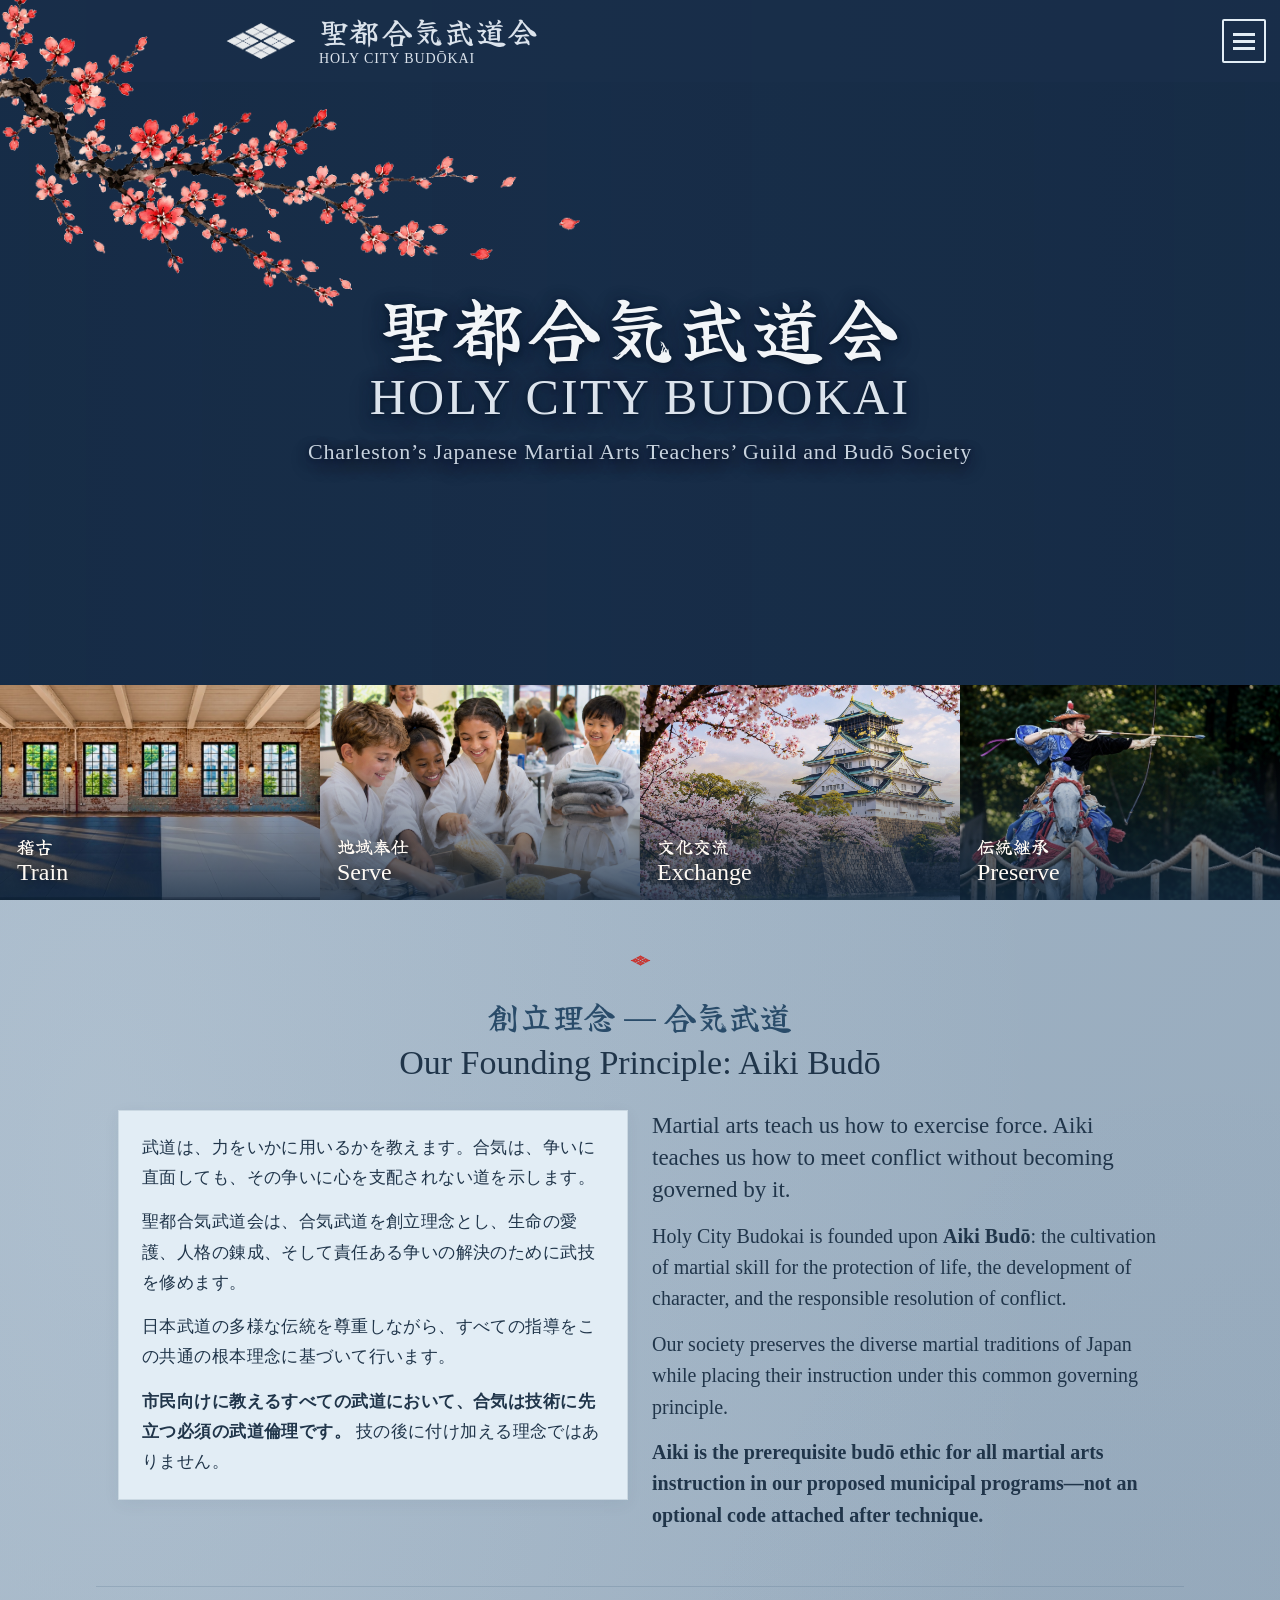
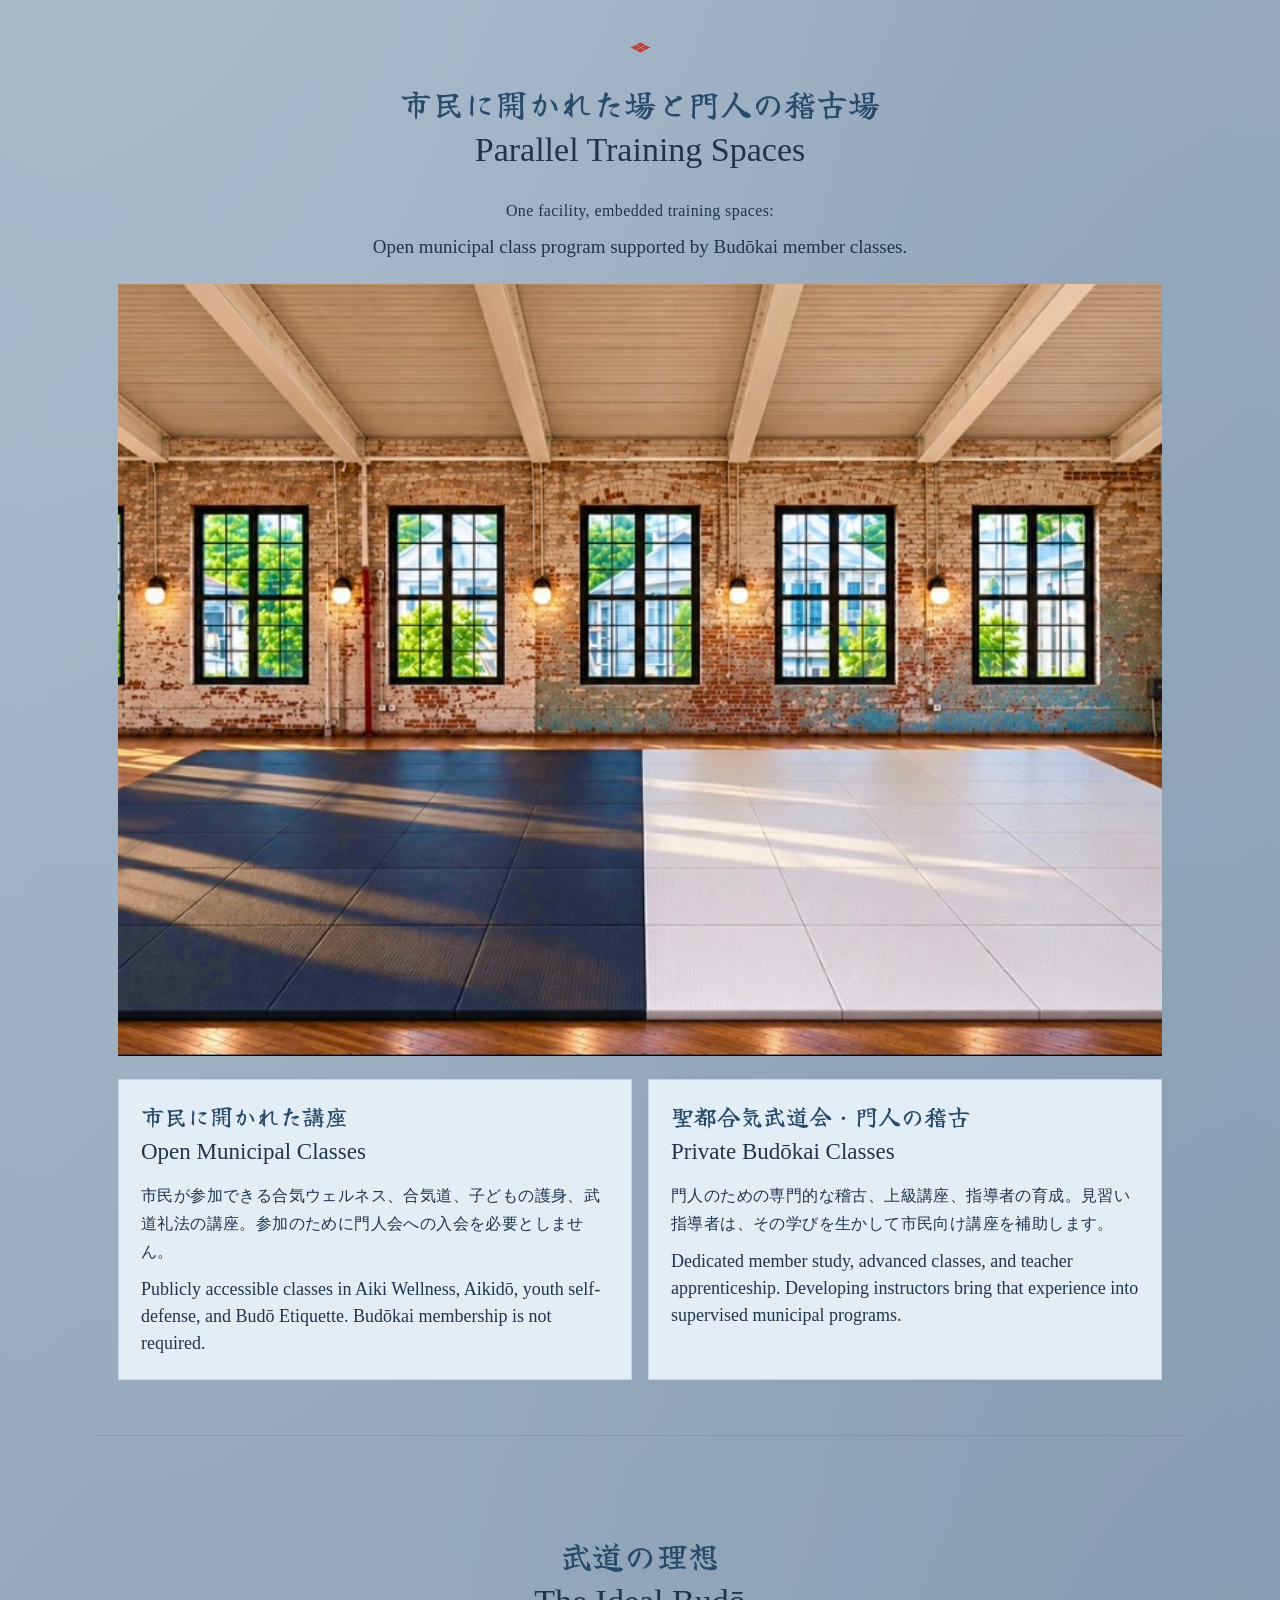
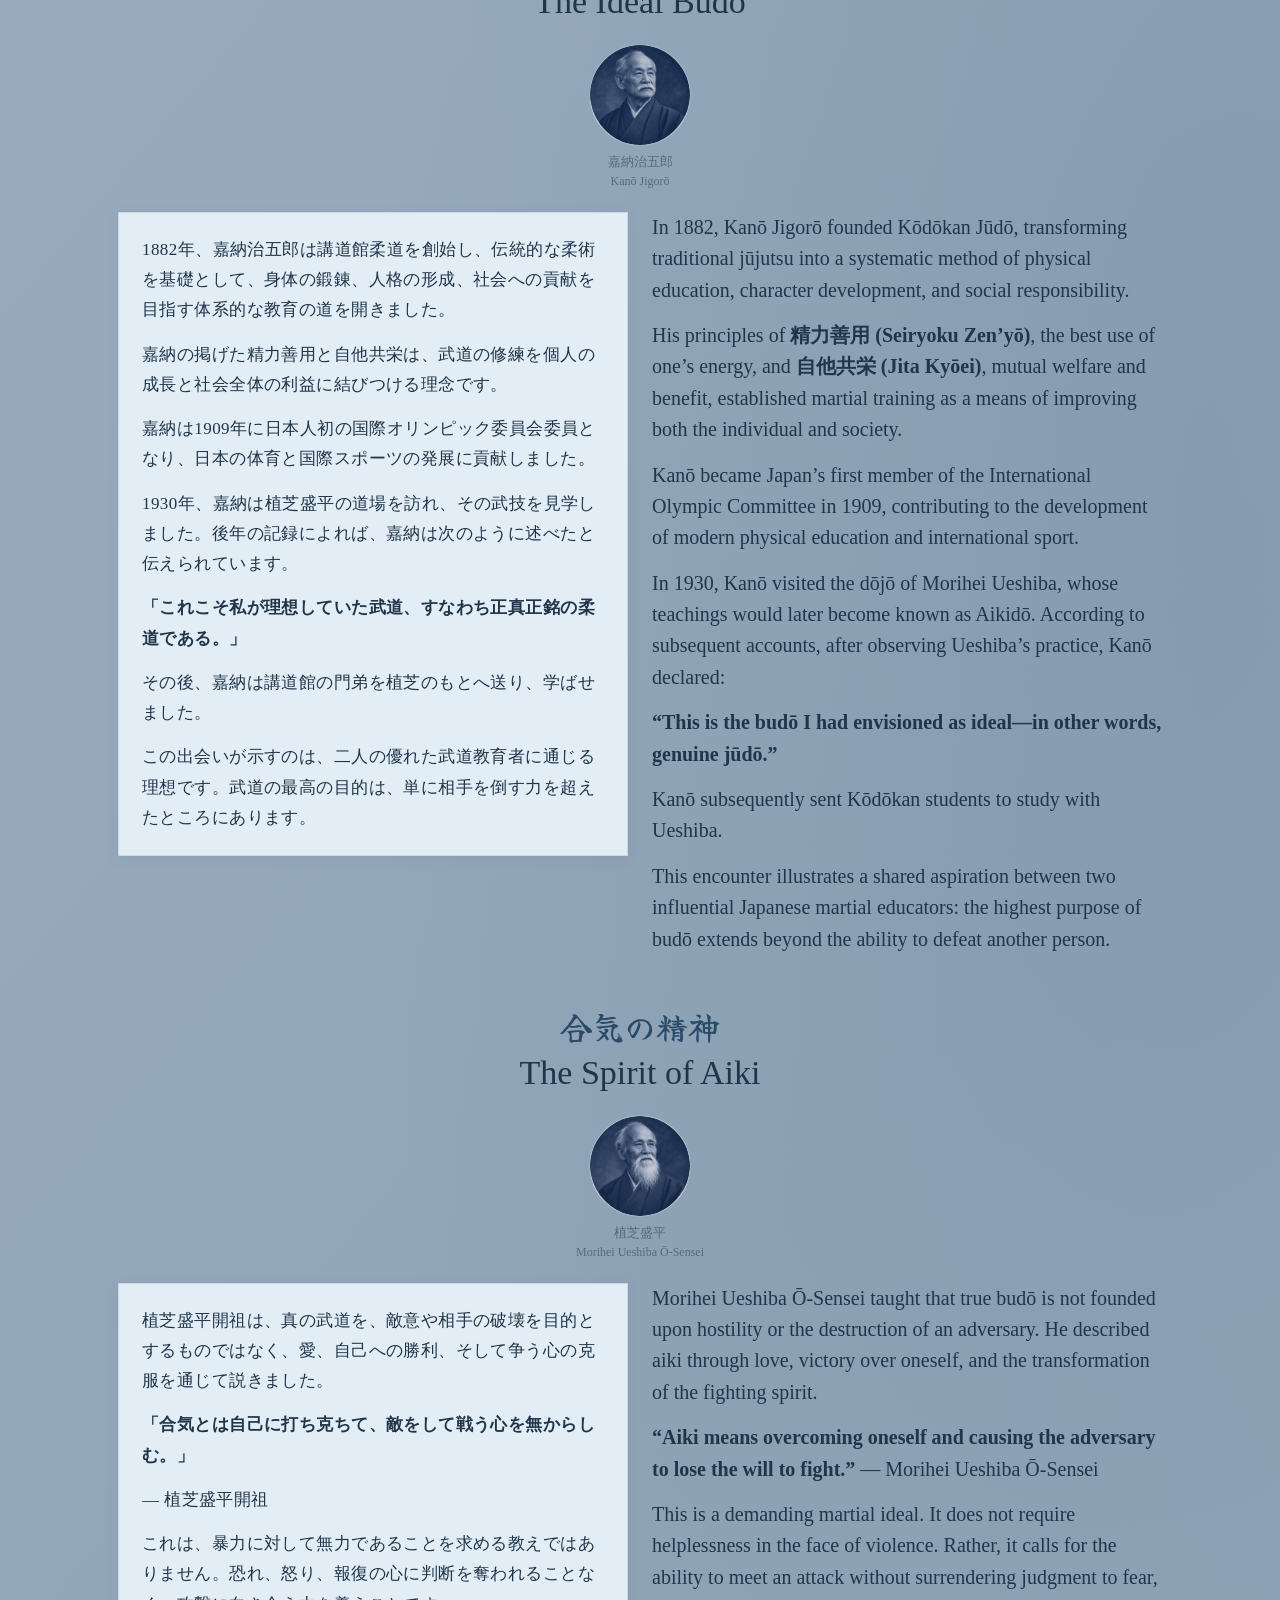
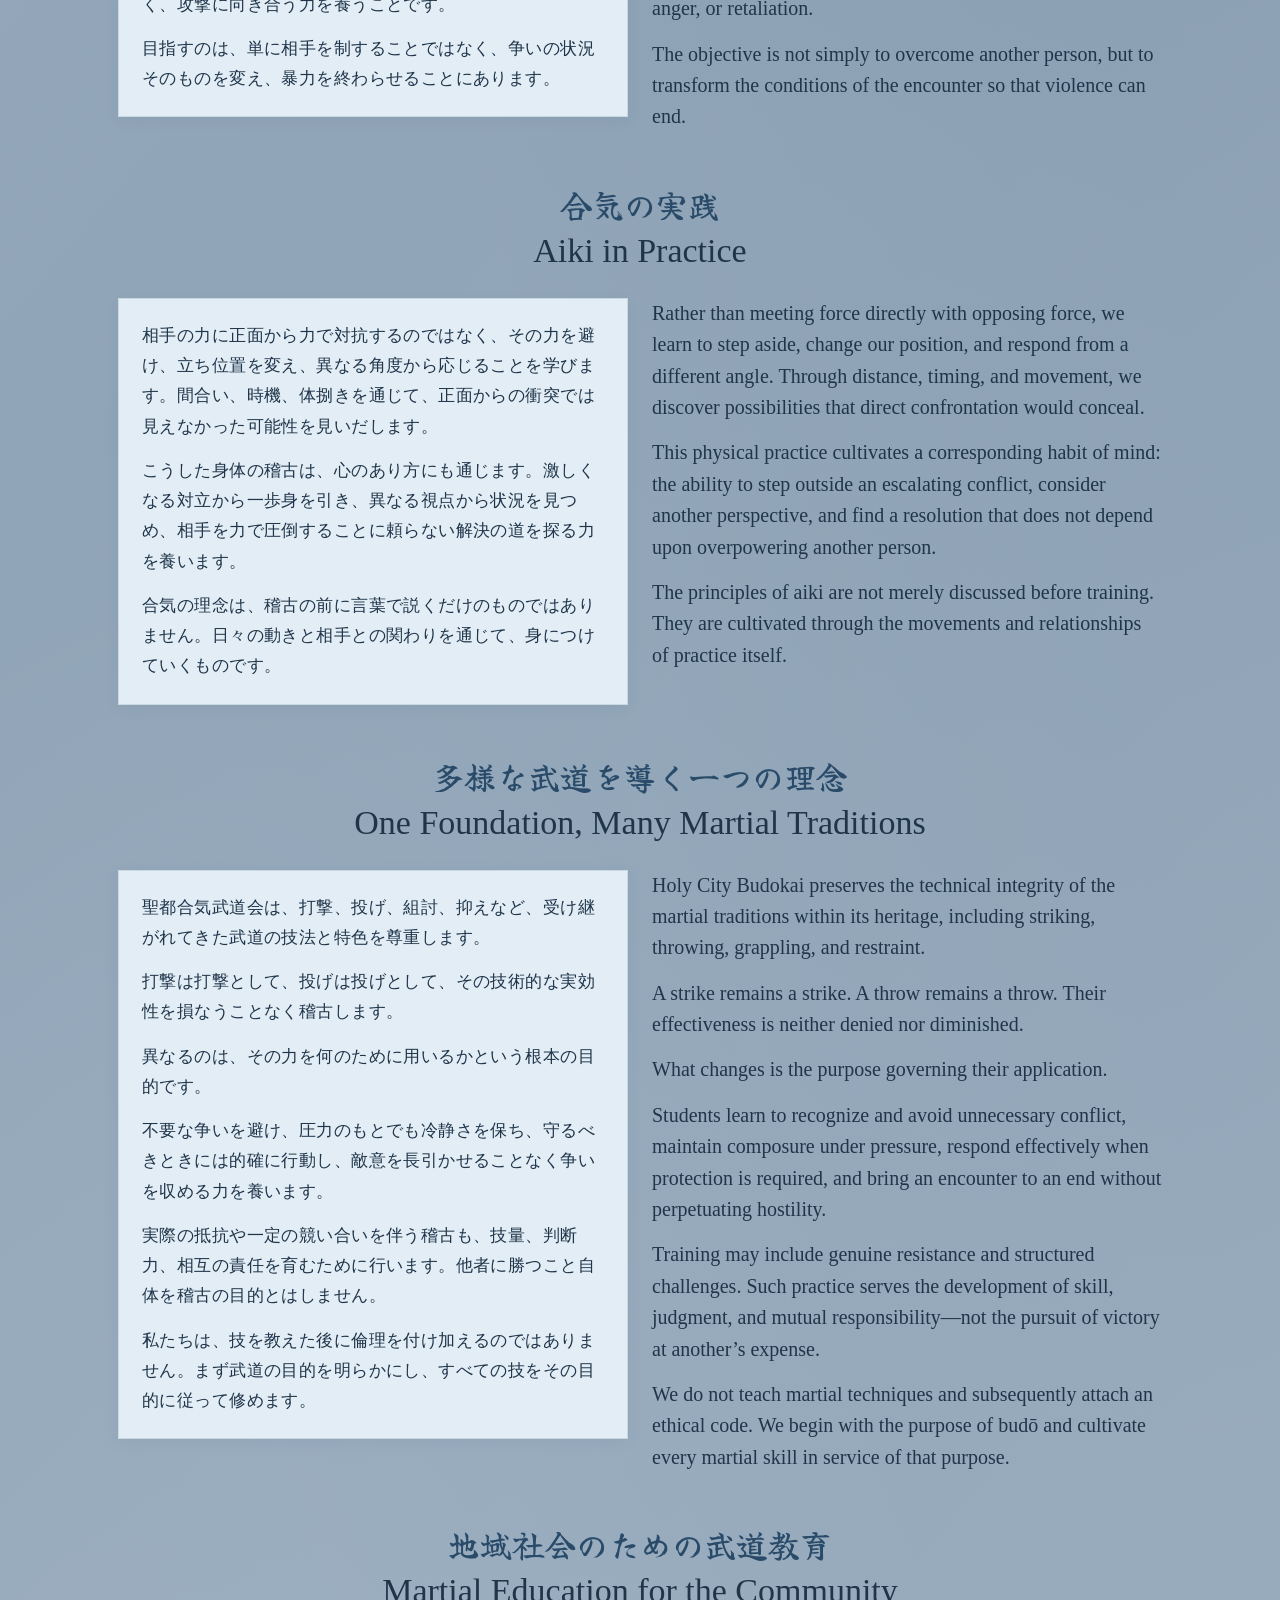
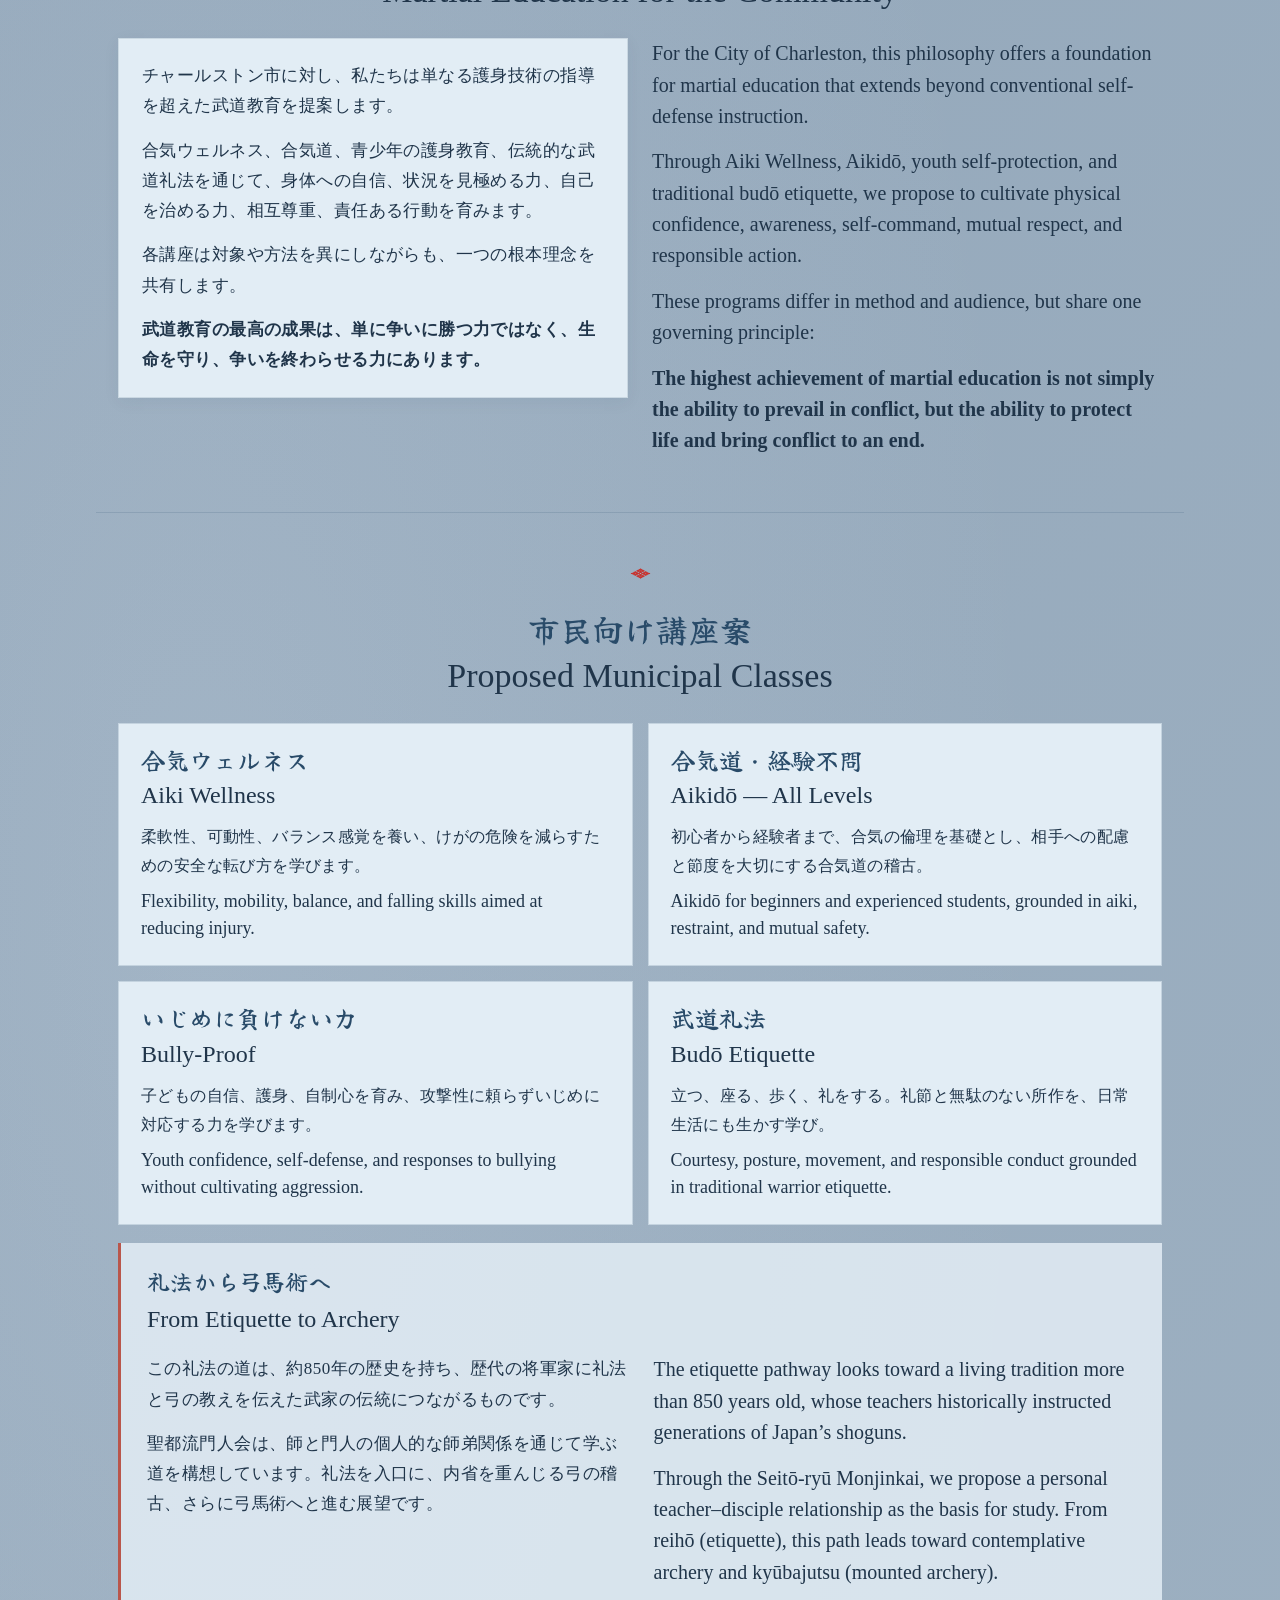
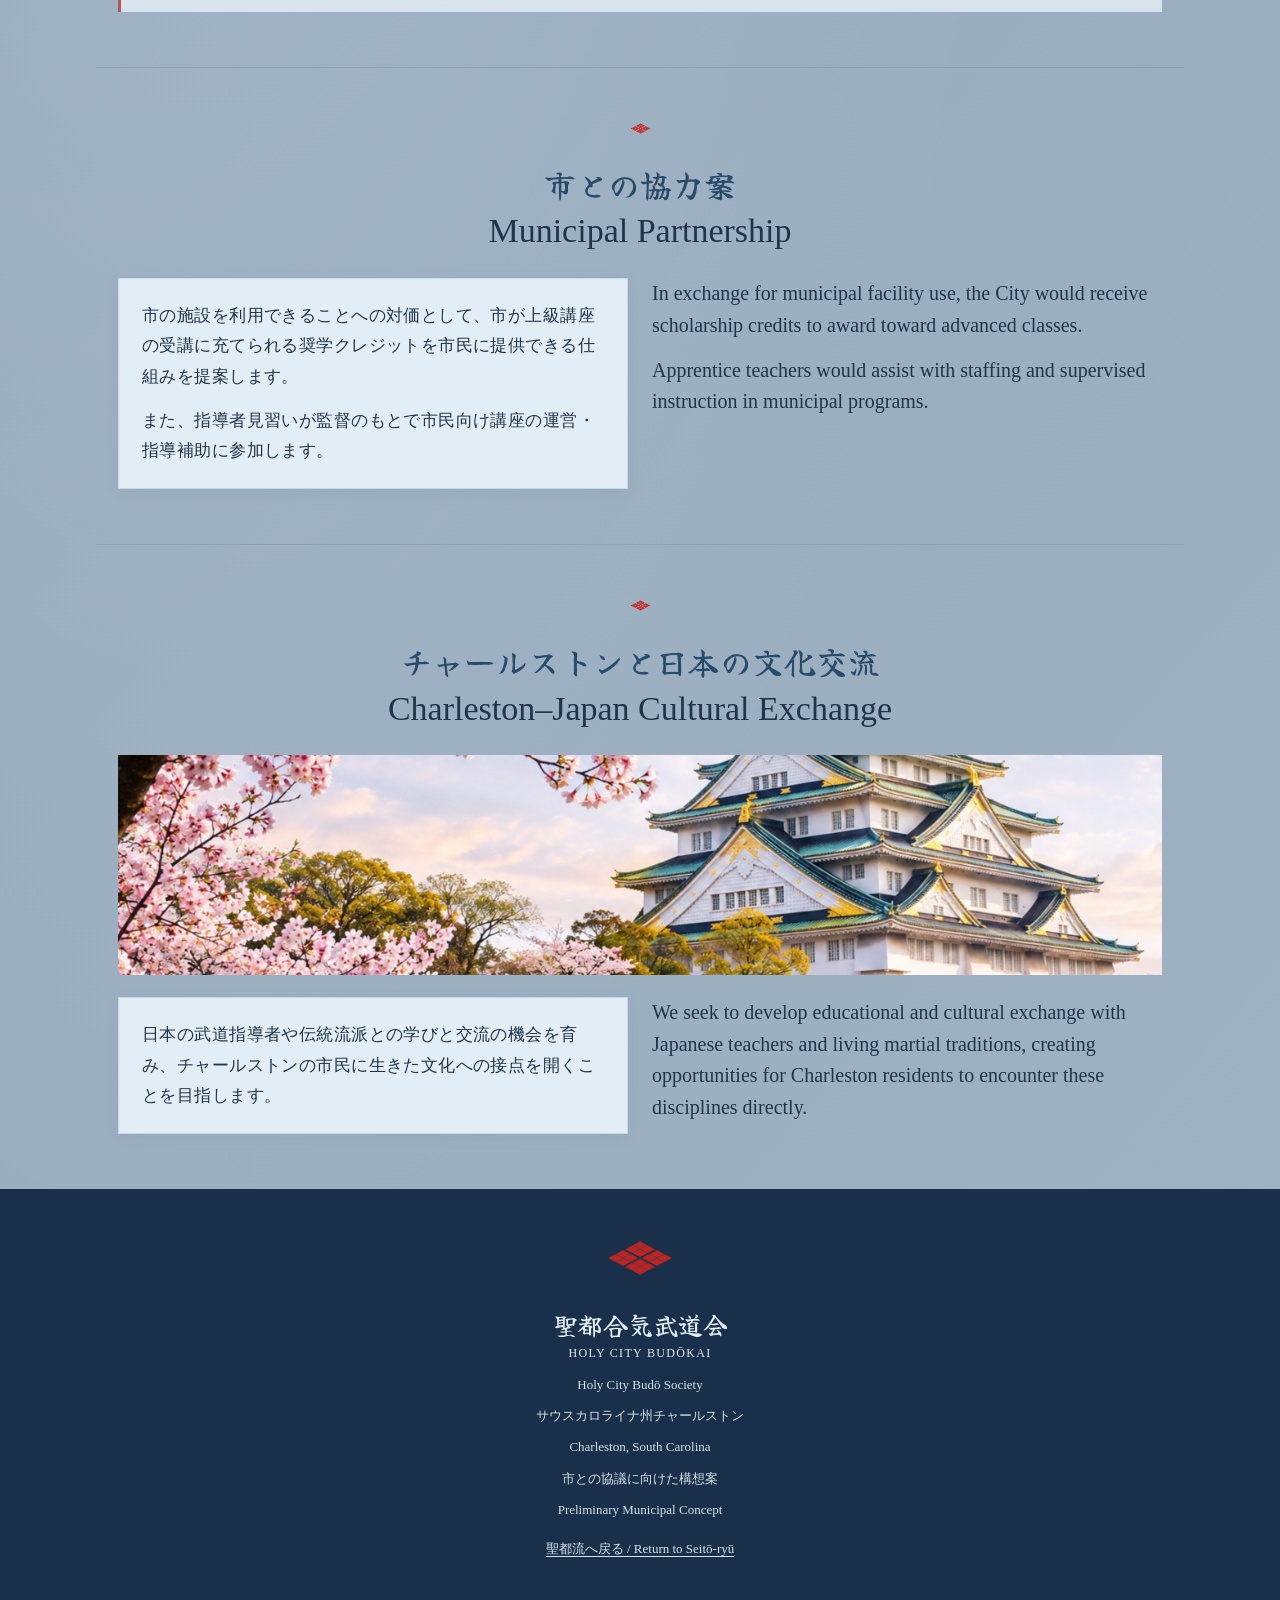
==== commit 37c5290b: "Update Budokai.html" ====
--- a/Budokai.html
+++ b/Budokai.html
@@ -2,1496 +2,1243 @@
 <!doctype html>
 <html lang="en" translate="no" class="notranslate">
 <head>
-  <meta charset="utf-8">
-  <meta name="google" content="notranslate">
-  <meta name="googlebot" content="notranslate">
-  <meta name="viewport" content="width=device-width, initial-scale=1, viewport-fit=cover">
-  <title>聖都合気武道会 | Holy City Budō Society</title>
-  <meta name="description" content="HOLY CITY Budōkai — Charleston’s Japanese Martial Arts Teachers’ Guild and Budō Society. A bilingual municipal martial-education proposal.">
-  <link rel="preconnect" href="https://fonts.googleapis.com">
-  <link rel="preconnect" href="https://fonts.gstatic.com" crossorigin>
-  <link href="https://fonts.googleapis.com/css2?family=Yuji+Syuku&display=swap" rel="stylesheet">
-
-  <style>
-    :root {
-      --paper:#98abbd;
-      --folio:#e2edf5;
-      --ink:#20354a;
-      --muted:#556b7b;
-      --shu:#b9564b;
-      --indigo:#192f4a;
-      --indigo-mid:#294b69;
-      --sakura:#d8b2b9;
-      --silver:#dbe3ec;
-      --silver-bright:#f2f5f8;
-      --silver-muted:#c8d3df;
-      --hero-overlay-left:.12;
-      --hero-overlay-middle:.16;
-      --hero-overlay-right:.12;
-      --header-h:58px;
-      --reader-max:940px;
-      --brush:"Yuji Syuku","Hiragino Mincho ProN","Yu Mincho","Noto Serif JP",serif;
-      --jp-body:"Hiragino Mincho ProN","Yu Mincho","Noto Serif JP",serif;
+<meta charset="utf-8">
+<meta name="google" content="notranslate">
+<meta name="googlebot" content="notranslate">
+<meta name="viewport" content="width=device-width, initial-scale=1, viewport-fit=cover">
+<title>聖都合気武道会 | Holy City Budō Society</title>
+<meta name="description" content="HOLY CITY Budōkai — Charleston’s Japanese Martial Arts Teachers’ Guild and Budō Society. A bilingual municipal martial-education proposal.">
+<link rel="preconnect" href="https://fonts.googleapis.com">
+<link rel="preconnect" href="https://fonts.gstatic.com" crossorigin>
+<link href="https://fonts.googleapis.com/css2?family=Yuji+Syuku&display=swap" rel="stylesheet">
+<style>
+:root {
+  --paper:#98abbd;
+  --folio:#e2edf5;
+  --ink:#20354a;
+  --muted:#556b7b;
+  --shu:#b9564b;
+  --indigo:#192f4a;
+  --indigo-mid:#294b69;
+  --sakura:#d8b2b9;
+  --silver:#dbe3ec;
+  --silver-bright:#f2f5f8;
+  --silver-muted:#c8d3df;
+  --hero-overlay-left:.12;
+  --hero-overlay-middle:.16;
+  --hero-overlay-right:.12;
+  --header-h:58px;
+  --reader-max:940px;
+  --brush:"Yuji Syuku","Hiragino Mincho ProN","Yu Mincho","Noto Serif JP",serif;
+  --jp-body:"Hiragino Mincho ProN","Yu Mincho","Noto Serif JP",serif;
+}
+*,*::before,*::after {box-sizing:border-box}
+html {scroll-behavior:smooth}
+body {
+  margin:0;
+  background-color:var(--paper);
+  background-image:
+    radial-gradient(ellipse 90% 25% at 8% 12%,rgba(229,239,248,.22),transparent 82%),
+    radial-gradient(ellipse 85% 35% at 94% 38%,rgba(52,78,113,.12),transparent 78%),
+    radial-gradient(ellipse 80% 25% at 16% 76%,rgba(221,232,244,.16),transparent 82%),
+    linear-gradient(130deg,#a2b5c6 0%,#91a5b8 48%,#a0b3c4 100%);
+  color:var(--ink);
+  font-family:"Bodoni 72",Baskerville,"Iowan Old Style","Times New Roman",serif;
+  line-height:1.48;
+}
+img {display:block;max-width:100%}
+button {font:inherit}
+main {overflow-x:clip}
+a {color:inherit}
+
+/* HEADER */
+
+.site-header {
+  position:sticky;
+  top:0;
+  z-index:100;
+  height:var(--header-h);
+  margin-bottom:calc(-1 * var(--header-h));
+  display:flex;
+  align-items:center;
+  justify-content:space-between;
+  gap:10px;
+  padding:0 14px 0 max(12px,env(safe-area-inset-left));
+  background:rgba(25,47,74,.80);
+  color:var(--silver);
+  border-bottom:none;
+  box-shadow:none;
+  isolation:isolate;
+  transition:background-color .5s ease;
+}
+.site-header.is-scrolled {
+  background-color:rgba(25,47,74,.50);
+}
+.header-blossom {
+  position:absolute;
+  z-index:4;
+  left:-18px;
+  top:-50px;
+  width:314px;
+  max-width:none;
+  height:auto;
+  pointer-events:none;
+  user-select:none;
+  opacity:1;
+  transition:opacity .5s ease;
+}
+.site-header.is-scrolled .header-blossom {
+  opacity:1;
+}
+.brand {
+  position:relative;
+  z-index:2;
+  display:flex;
+  align-items:center;
+  gap:10px;
+  min-width:0;
+  margin-left:56px;
+  text-decoration:none;
+}
+.brand .mon {
+  width:64px;
+  flex:0 0 auto;
+  transform:translateX(7px);
+  filter:brightness(0) invert(1);
+}
+.brand-stack {min-width:0;line-height:1}
+.brand-stack .jp {
+  display:block;
+  margin-bottom:5px;
+  font-family:var(--brush);
+  font-size:20px;
+  font-weight:400;
+  letter-spacing:.045em;
+  white-space:nowrap;
+}
+.brand-stack .romaji {
+  display:block;
+  font-size:11.5px;
+  letter-spacing:.065em;
+  white-space:nowrap;
+}
+.menu {
+  position:relative;
+  z-index:3;
+  width:40px;
+  height:40px;
+  flex:0 0 auto;
+  border:2px solid var(--folio);
+  border-radius:2px;
+  background:transparent;
+  display:flex;
+  flex-direction:column;
+  align-items:center;
+  justify-content:center;
+  gap:4px;
+  cursor:pointer;
+}
+.menu span {
+  width:20px;
+  height:3px;
+  background:var(--folio);
+}
+.menu:focus-visible,
+.photo-tile:focus-visible,
+.bk-back:focus-visible {
+  outline:2px solid var(--shu);
+  outline-offset:3px;
+}
+
+/* HERO */
+
+.bk-hero {
+  position:relative;
+  isolation:isolate;
+  min-height:650px;
+  display:grid;
+  place-items:center;
+  padding:66px 20px 65px;
+  text-align:center;
+  overflow:hidden;
+  color:var(--silver);
+  background:var(--indigo);
+  --hero-parallax-y:0px;
+  --hero-zoom:1.22;
+  --hero-parallax-travel:.055;
+}
+.bk-hero-photo {
+  position:absolute;
+  z-index:0;
+  inset:0;
+  width:100%;
+  height:100%;
+  object-fit:cover;
+  object-position:center 48%;
+  transform:translate3d(0,var(--hero-parallax-y),0) scale(var(--hero-zoom));
+  transform-origin:center center;
+  will-change:transform;
+  filter:saturate(.88) hue-rotate(6deg) brightness(.94) contrast(1.06);
+}
+.bk-hero::before {
+  content:"";
+  position:absolute;
+  z-index:1;
+  inset:0;
+  pointer-events:none;
+  background:linear-gradient(
+    90deg,
+    rgba(10,27,49,var(--hero-overlay-left)) 0%,
+    rgba(16,37,64,var(--hero-overlay-middle)) 45%,
+    rgba(9,26,47,var(--hero-overlay-right)) 100%
+  );
+}
+.bk-hero-inner {
+  position:relative;
+  z-index:2;
+  width:min(100%,880px);
+}
+.bk-hero h1 {
+  margin:0;
+  font-family:var(--brush);
+  font-weight:400;
+  font-size:clamp(39px,8.5vw,72px);
+  line-height:1.16;
+  letter-spacing:.04em;
+  color:var(--silver-bright);
+  text-shadow:
+    0 1px 4px rgba(10,24,45,.92),
+    0 4px 14px rgba(10,24,45,.72),
+    0 8px 24px rgba(10,24,45,.38);
+}
+.bk-hero-en {
+  margin:0 auto;
+  max-width:100%;
+  font-size:clamp(30px,6.2vw,50px);
+  font-weight:500;
+  line-height:1.12;
+  letter-spacing:.045em;
+  text-transform:uppercase;
+  text-wrap:balance;
+  color:var(--silver);
+  text-shadow:
+    0 1px 4px rgba(10,24,45,.92),
+    0 4px 14px rgba(10,24,45,.72),
+    0 8px 24px rgba(10,24,45,.38);
+}
+.bk-hero-subtitle {
+  max-width:760px;
+  margin:12px auto 0;
+  font-size:clamp(17px,3.6vw,22px);
+  line-height:1.38;
+  letter-spacing:.035em;
+  text-wrap:balance;
+  color:var(--silver-muted);
+  text-shadow:
+    0 1px 4px rgba(10,24,45,.95),
+    0 3px 12px rgba(10,24,45,.78),
+    0 7px 20px rgba(10,24,45,.45);
+}
+
+/* FOUR PHOTO PATHWAYS */
+
+.photo-pathways {
+  display:grid;
+  grid-template-columns:repeat(4,minmax(0,1fr));
+  gap:0;
+  padding:0;
+  background:var(--ink);
+  position:relative;
+  z-index:1;
+}
+.photo-tile {
+  position:relative;
+  display:block;
+  min-height:215px;
+  overflow:hidden;
+  text-decoration:none;
+  color:#fffaf4;
+  isolation:isolate;
+}
+.photo-tile img {
+  position:absolute;
+  inset:0;
+  width:100%;
+  height:100%;
+  object-fit:cover;
+  transition:transform .25s ease;
+  z-index:-2;
+  filter:saturate(.93) contrast(1.03);
+}
+.photo-tile:nth-child(1) img {
+  filter:saturate(.92) brightness(.96) contrast(1.04);
+}
+.photo-tile:nth-child(2) img {
+  filter:saturate(.96) brightness(.98) contrast(1.03);
+}
+.photo-tile:nth-child(3) img {
+  filter:saturate(.92) hue-rotate(4deg) brightness(.96);
+}
+.photo-tile:nth-child(4) img {
+  filter:saturate(.91) brightness(.97) contrast(1.04);
+}
+.photo-tile::before {
+  content:"";
+  position:absolute;
+  inset:0;
+  background:linear-gradient(
+    180deg,transparent 30%,rgba(17,40,64,.82) 100%
+  );
+  z-index:-1;
+}
+.photo-tile:hover img {transform:scale(1.045)}
+.tile-copy {
+  position:absolute;
+  left:17px;
+  right:14px;
+  bottom:15px;
+  text-shadow:0 1px 8px rgba(0,0,0,.45);
+}
+.tile-copy .jp {
+  display:block;
+  font:18px/1.35 var(--brush);
+}
+.tile-copy .en {
+  display:block;
+  font-size:24px;
+  line-height:1.1;
+}
+
+/* CONTENT SECTIONS */
+
+.bk-section {
+  width:min(100%,var(--reader-max));
+  margin:0 auto;
+  padding:48px 22px 55px;
+  scroll-margin-top:calc(var(--header-h) + 20px);
+}
+.bk-section + .bk-section {
+  border-top:1px solid rgba(40,79,104,.16);
+}
+.bk-heading {
+  margin:0 0 26px;
+  text-align:center;
+}
+.bk-mark {
+  width:25px;
+  margin:0 auto 22px;
+}
+.bk-heading-jp {
+  display:block;
+  color:var(--indigo-mid);
+  font-family:var(--brush);
+  font-size:clamp(23px,5vw,32px);
+  font-weight:400;
+  line-height:1.35;
+}
+.bk-heading-en {
+  margin:5px 0 0;
+  font-size:clamp(24px,4.6vw,34px);
+  line-height:1.2;
+  font-weight:400;
+}
+.bk-pair {
+  display:grid;
+  grid-template-columns:minmax(0,1fr) minmax(0,1fr);
+  gap:24px;
+  align-items:start;
+}
+.bk-jp {
+  writing-mode:horizontal-tb;
+  font-family:var(--jp-body);
+  font-size:17px;
+  line-height:1.78;
+  letter-spacing:.025em;
+  text-align:left;
+  overflow-wrap:anywhere;
+}
+.bk-jp p,.bk-en p {margin:0 0 14px}
+.bk-jp p:last-child,.bk-en p:last-child {margin-bottom:0}
+.bk-en {font-size:20px;line-height:1.57}
+
+/* HORIZONTAL JAPANESE FOLIOS — FULL MOBILE WIDTH */
+
+.bk-jp-folio {
+  writing-mode:horizontal-tb;
+  text-orientation:mixed;
+  line-break:strict;
+  word-break:normal;
+  overflow-wrap:anywhere;
+  text-align:left;
+  width:100%;
+  max-width:100%;
+  min-width:0;
+  height:auto;
+  overflow:visible;
+  padding:22px 23px;
+  background:var(--folio);
+  border:1px solid rgba(40,79,104,.13);
+  box-shadow:0 4px 16px rgba(25,47,74,.055);
+}
+.bk-jp-folio p {
+  margin:0 0 14px;
+}
+.bk-jp-folio p:last-child {
+  margin-bottom:0;
+}
+.bk-ethic-lead {font-size:23px;line-height:1.4}
+.bk-ethic-statement {font-weight:600}
+
+/* HISTORICAL PORTRAITS */
+
+.bk-profile {
+  display:flex;
+  flex-direction:column;
+  align-items:center;
+  gap:7px;
+  margin:-5px auto 23px;
+  text-align:center;
+  width:150px;
+}
+.bk-profile-frame {
+  position:relative;
+  display:grid;
+  place-items:center;
+  width:102px;
+  height:102px;
+  overflow:hidden;
+  border-radius:50%;
+  border:1px solid rgba(53,91,121,.32);
+  background:#cfdae1;
+  color:var(--indigo-mid);
+  font:28px/1 var(--brush);
+}
+.bk-profile-frame img {
+  position:absolute;
+  inset:0;
+  width:100%;
+  height:100%;
+  object-fit:cover;
+  object-position:center 27%;
+  filter:none;
+}
+.bk-profile figcaption {
+  font-family:var(--jp-body);
+  font-size:13px;
+  line-height:1.35;
+  color:var(--muted);
+}
+.bk-profile figcaption span {
+  display:block;
+  font-family:Georgia,serif;
+  font-size:12px;
+  margin-top:2px;
+}
+
+/* MUNICIPAL CLASSES */
+
+.bk-cards {
+  display:grid;
+  grid-template-columns:repeat(2,minmax(0,1fr));
+  gap:15px;
+}
+.bk-card {
+  padding:20px 22px 23px;
+  background:var(--folio);
+  border:1px solid rgba(40,79,104,.16);
+}
+.bk-card h3 {
+  margin:0;
+  font-size:24px;
+  font-weight:500;
+  line-height:1.25;
+}
+.bk-card-jp {
+  display:block;
+  color:var(--indigo-mid);
+  margin-bottom:5px;
+  font:24px/1.32 var(--brush);
+}
+.bk-card .bk-jp {margin:13px 0 8px;font-size:16px}
+.bk-card .bk-en {margin:0;font-size:18px;line-height:1.5}
+
+/* HERITAGE */
+
+.bk-heritage {
+  margin-top:18px;
+  padding:24px 26px;
+  border-left:3px solid var(--shu);
+  background:rgba(226,237,245,.86);
+  scroll-margin-top:calc(var(--header-h) + 20px);
+}
+.bk-heritage h3 {
+  margin:0 0 17px;
+  font-size:24px;
+  font-weight:400;
+}
+.bk-heritage h3 span {
+  display:block;
+  color:var(--indigo-mid);
+  margin-bottom:5px;
+  font:23px/1.3 var(--brush);
+}
+
+/* PARALLEL TRAINING SPACES */
+
+.bk-spaces-intro {
+  max-width:710px;
+  margin:0 auto 22px;
+  text-align:center;
+}
+.bk-spaces-intro .bk-jp {
+  font-size:16px;
+  line-height:1.7;
+  margin:0 0 9px;
+  text-align:center;
+}
+.bk-spaces-intro .bk-en {
+  margin:0;
+  font-size:19px;
+  line-height:1.5;
+}
+.bk-training-figure {margin:0 0 23px}
+.bk-training-figure img {width:100%;height:auto;border:0}
+.bk-training-figure figcaption {
+  margin-top:9px;
+  color:var(--muted);
+  font-size:13px;
+  text-align:center;
+  line-height:1.55;
+}
+.bk-training-figure figcaption span {display:block}
+.bk-spaces {
+  display:grid;
+  grid-template-columns:repeat(2,minmax(0,1fr));
+  gap:16px;
+}
+.bk-space {
+  padding:22px;
+  background:var(--folio);
+  border:1px solid rgba(40,79,104,.16);
+}
+.bk-space h3 {
+  margin:0 0 15px;
+  font-size:23px;
+  font-weight:400;
+  line-height:1.3;
+}
+.bk-space h3 span {
+  display:block;
+  color:var(--indigo-mid);
+  margin-bottom:5px;
+  font:23px/1.3 var(--brush);
+}
+.bk-space .bk-jp {
+  font-size:16px;
+  line-height:1.75;
+  margin:0 0 10px;
+}
+.bk-space .bk-en {
+  font-size:18px;
+  line-height:1.5;
+  margin:0;
+}
+
+/* CULTURAL EXCHANGE */
+
+.bk-exchange-photo {
+  width:100%;
+  height:220px;
+  object-fit:cover;
+  object-position:center 42%;
+  margin:0 0 22px;
+  border:0;
+}
+
+/* LANDING SCREEN */
+
+.landing-fold {
+  display:contents;
+}
+
+/* FOOTER */
+
+.colophon {
+  text-align:center;
+  padding:28px 16px 78px;
+  color:#d6e2e9;
+  background:var(--indigo);
+}
+.colophon .mon {width:82px;margin:0 auto 10px}
+.colophon .jp {
+  color:var(--folio);
+  font:25px/1.2 var(--brush);
+}
+.colophon .romaji {
+  color:var(--folio);
+  margin-top:6px;
+  font-size:12px;
+  letter-spacing:.11em;
+}
+.colophon .meta {margin-top:12px;font-size:13px}
+.bk-back {
+  color:#d8e5ec;
+  text-decoration:none;
+  border-bottom:1px solid currentColor;
+  text-underline-offset:4px;
+}
+
+/* MOBILE */
+
+@media(max-width:650px) {
+  .landing-fold {
+    display:grid;
+    grid-template-rows:minmax(0,1fr) auto;
+    height:100svh;
+    min-height:0;
+    overflow:hidden;
+    background:var(--indigo);
+  }
+  .bk-hero {
+    height:100%;
+    min-height:0;
+    min-width:0;
+    padding:calc(var(--header-h) + 15px) 16px 20px;
+    --hero-zoom:1.22;
+    --hero-parallax-travel:.020;
+  }
+  .bk-hero-photo {
+    object-position:center 45%;
+    transform:translate3d(
+      0,
+      calc(var(--hero-parallax-y) + 14px),
+      0
+    ) scale(var(--hero-zoom));
+  }
+  .bk-hero::before {
+    background:linear-gradient(
+      180deg,
+      rgba(10,27,49,var(--hero-overlay-left)) 0%,
+      rgba(16,37,64,var(--hero-overlay-middle)) 58%,
+      rgba(9,26,47,var(--hero-overlay-right)) 100%
+    );
+  }
+  .photo-pathways {
+    grid-template-columns:repeat(2,minmax(0,1fr));
+    grid-template-rows:repeat(2,auto);
+    align-self:end;
+  }
+  .photo-tile {
+    aspect-ratio:3 / 2;
+    height:auto;
+    min-height:0;
+  }
+  .tile-copy {left:12px;right:10px;bottom:12px}
+  .tile-copy .jp {font-size:16px}
+  .tile-copy .en {font-size:21px}
+  .bk-section {padding:38px 17px 45px}
+  .bk-pair,.bk-cards,.bk-spaces {grid-template-columns:1fr}
+  .bk-pair {gap:15px}
+  .bk-jp,.bk-pair .bk-jp {font-size:16px}
+  .bk-en,.bk-pair .bk-en {font-size:19px}
+  .bk-jp-folio {
+    height:auto;
+    width:100%;
+    max-width:100%;
+    overflow:visible;
+    padding:19px 18px;
+    font-size:16px;
+    line-height:1.75;
+  }
+  .bk-card {padding:19px}
+  .bk-heritage {padding:19px 18px}
+  .bk-exchange-photo {height:175px}
+}
+
+@media(max-width:650px) and (max-height:530px) {
+  .landing-fold {
+    height:auto;
+    min-height:100svh;
+    grid-template-rows:minmax(315px,auto) auto;
+    overflow:visible;
+  }
+  .bk-hero {min-height:315px}
+}
+@media(max-width:390px) {
+  .brand {margin-left:48px;gap:8px}
+  .brand .mon {width:58px;transform:translateX(6px)}
+  .brand-stack .jp {font-size:18px}
+  .brand-stack .romaji {
+    font-size:10.2px;
+    letter-spacing:.045em;
+  }
+  .header-blossom {width:292px}
+}
+
+/* DESKTOP */
+
+@media(min-width:760px) {
+  :root {
+    --header-h:82px;
+    --reader-max:68rem;
+  }
+  .bk-hero {
+    min-height:max(650px,calc(100svh - 215px));
+    padding:calc(var(--header-h) + 60px) 24px 75px;
+    --hero-zoom:1.22;
+    --hero-parallax-travel:.055;
+  }
+  .header-blossom {
+    left:-16px;
+    top:-110px;
+    width:684px;
+  }
+  .brand {margin-left:205px;gap:14px}
+  .brand .mon {width:88px;transform:none}
+  .brand-stack .jp {
+    font-size:clamp(25px,2.35vw,38px);
+  }
+  .brand-stack .romaji {
+    font-size:clamp(14px,1.05vw,18px);
+  }
+  .menu {width:44px;height:44px}
+  .menu span {width:22px}
+}
+@media(prefers-reduced-motion:reduce) {
+  html {scroll-behavior:auto}
+  .photo-tile img {transition:none}
+  .site-header,.header-blossom {transition:none}
+  .bk-hero-photo {will-change:auto}
+}
+@supports not (height:100svh) {
+  @media(max-width:650px) {
+    .landing-fold {height:100vh}
+  }
+  @media(max-width:650px) and (max-height:530px) {
+    .landing-fold {
+      height:auto;
+      min-height:100vh;
     }
-
-    *,*::before,*::after { box-sizing:border-box; }
-    html { scroll-behavior:smooth; }
-
-    body {
-      margin:0;
-      background-color:var(--paper);
-      background-image:
-        radial-gradient(ellipse 90% 25% at 8% 12%,rgba(229,239,248,.22),transparent 82%),
-        radial-gradient(ellipse 85% 35% at 94% 38%,rgba(52,78,113,.12),transparent 78%),
-        radial-gradient(ellipse 80% 25% at 16% 76%,rgba(221,232,244,.16),transparent 82%),
-        linear-gradient(130deg,#a2b5c6 0%,#91a5b8 48%,#a0b3c4 100%);
-      color:var(--ink);
-      font-family:"Bodoni 72",Baskerville,"Iowan Old Style","Times New Roman",serif;
-      line-height:1.48;
+  }
+  @media(min-width:760px) {
+    .bk-hero {
+      min-height:max(650px,calc(100vh - 215px));
     }
-
-    img { display:block; max-width:100%; }
-    button { font:inherit; }
-    main { overflow-x:clip; }
-    a { color:inherit; }
-
-    /* HEADER */
-
-    .site-header {
-      position:sticky;
-      top:0;
-      z-index:100;
-      height:var(--header-h);
-      margin-bottom:calc(-1 * var(--header-h));
-      display:flex;
-      align-items:center;
-      justify-content:space-between;
-      gap:10px;
-      padding:0 14px 0 max(12px,env(safe-area-inset-left));
-      background:rgba(25,47,74,.80);
-      color:var(--silver);
-      border-bottom:none;
-      box-shadow:none;
-      isolation:isolate;
-      transition:background-color .5s ease;
-    }
-
-    .site-header.is-scrolled {
-      background-color:rgba(25,47,74,.50);
-    }
-
-    /* Cherry branch remains fully opaque at every scroll position. */
-    .header-blossom {
-      position:absolute;
-      z-index:4;
-      left:-18px;
-      top:-50px;
-      width:314px;
-      max-width:none;
-      height:auto;
-      pointer-events:none;
-      user-select:none;
-      opacity:1;
-    }
-
-    .site-header.is-scrolled .header-blossom {
-      opacity:1;
-    }
-
-    .brand {
-      position:relative;
-      z-index:2;
-      display:flex;
-      align-items:center;
-      gap:10px;
-      min-width:0;
-      margin-left:56px;
-      text-decoration:none;
-    }
-
-    .brand .mon {
-      width:64px;
-      flex:0 0 auto;
-      transform:translateX(7px);
-      filter:brightness(0) invert(1);
-    }
-
-    .brand-stack {
-      min-width:0;
-      line-height:1;
-    }
-
-    .brand-stack .jp {
-      display:block;
-      margin-bottom:5px;
-      font-family:var(--brush);
-      font-size:20px;
-      font-weight:400;
-      letter-spacing:.045em;
-      white-space:nowrap;
-    }
-
-    .brand-stack .romaji {
-      display:block;
-      font-size:11.5px;
-      letter-spacing:.065em;
-      white-space:nowrap;
-    }
-
-    .menu {
-      position:relative;
-      z-index:3;
-      width:40px;
-      height:40px;
-      flex:0 0 auto;
-      border:2px solid var(--folio);
-      border-radius:2px;
-      background:transparent;
-      display:flex;
-      flex-direction:column;
-      align-items:center;
-      justify-content:center;
-      gap:4px;
-      cursor:pointer;
-    }
-
-    .menu span {
-      width:20px;
-      height:3px;
-      background:var(--folio);
-    }
-
-    .menu:focus-visible,
-    .photo-tile:focus-visible,
-    .bk-back:focus-visible {
-      outline:2px solid var(--shu);
-      outline-offset:3px;
-    }
-
-    /* HERO — DIVIDER REMOVED */
-
-    .bk-hero {
-      position:relative;
-      isolation:isolate;
-      min-height:650px;
-      display:grid;
-      place-items:center;
-      padding:66px 20px 65px;
-      text-align:center;
-      overflow:hidden;
-      color:var(--silver);
-      background:var(--indigo);
-      --hero-parallax-y:0px;
-      --hero-zoom:1.22;
-      --hero-parallax-travel:.055;
-    }
-
-    .bk-hero-photo {
-      position:absolute;
-      z-index:0;
-      inset:0;
-      width:100%;
-      height:100%;
-      object-fit:cover;
-      object-position:center 48%;
-      transform:translate3d(0,var(--hero-parallax-y),0) scale(var(--hero-zoom));
-      transform-origin:center center;
-      will-change:transform;
-      filter:saturate(.88) hue-rotate(6deg) brightness(.94) contrast(1.06);
-    }
-
-    .bk-hero::before {
-      content:"";
-      position:absolute;
-      z-index:1;
-      inset:0;
-      pointer-events:none;
-      background:linear-gradient(
-        90deg,
-        rgba(10,27,49,var(--hero-overlay-left)) 0%,
-        rgba(16,37,64,var(--hero-overlay-middle)) 45%,
-        rgba(9,26,47,var(--hero-overlay-right)) 100%
-      );
-    }
-
-    .bk-hero-inner {
-      position:relative;
-      z-index:2;
-      width:min(100%,880px);
-    }
-
-    .bk-hero h1 {
-      margin:0;
-      font-family:var(--brush);
-      font-weight:400;
-      font-size:clamp(39px,8.5vw,72px);
-      line-height:1.16;
-      letter-spacing:.04em;
-      color:var(--silver-bright);
-      text-shadow:
-        0 1px 4px rgba(10,24,45,.92),
-        0 4px 14px rgba(10,24,45,.72),
-        0 8px 24px rgba(10,24,45,.38);
-    }
-
-    .bk-hero-en {
-      margin:8px auto 0;
-      max-width:100%;
-      font-size:clamp(30px,6.2vw,50px);
-      font-weight:500;
-      line-height:1.12;
-      letter-spacing:.045em;
-      text-transform:uppercase;
-      text-wrap:balance;
-      color:var(--silver);
-      text-shadow:
-        0 1px 4px rgba(10,24,45,.92),
-        0 4px 14px rgba(10,24,45,.72),
-        0 8px 24px rgba(10,24,45,.38);
-    }
-
-    .bk-hero-subtitle {
-      max-width:760px;
-      margin:12px auto 0;
-      font-size:clamp(17px,3.6vw,22px);
-      line-height:1.38;
-      letter-spacing:.035em;
-      text-wrap:balance;
-      color:var(--silver-muted);
-      text-shadow:
-        0 1px 4px rgba(10,24,45,.95),
-        0 3px 12px rgba(10,24,45,.78),
-        0 7px 20px rgba(10,24,45,.45);
-    }
-
-    /* PHOTO PATHWAYS */
-
-    .photo-pathways {
-      display:grid;
-      grid-template-columns:repeat(4,minmax(0,1fr));
-      gap:0;
-      padding:0;
-      background:var(--ink);
-      position:relative;
-      z-index:1;
-    }
-
-    .photo-tile {
-      position:relative;
-      display:block;
-      min-height:215px;
-      overflow:hidden;
-      text-decoration:none;
-      color:#fffaf4;
-      isolation:isolate;
-    }
-
-    .photo-tile img {
-      position:absolute;
-      inset:0;
-      width:100%;
-      height:100%;
-      object-fit:cover;
-      transition:transform .25s ease;
-      z-index:-2;
-      filter:saturate(.93) contrast(1.03);
-    }
-
-    .photo-tile:nth-child(1) img {
-      filter:saturate(.92) brightness(.96) contrast(1.04);
-    }
-
-    .photo-tile:nth-child(2) img {
-      filter:saturate(.96) brightness(.98) contrast(1.03);
-    }
-
-    .photo-tile:nth-child(3) img {
-      filter:saturate(.92) hue-rotate(4deg) brightness(.96);
-    }
-
-    .photo-tile:nth-child(4) img {
-      filter:saturate(.91) brightness(.97) contrast(1.04);
-    }
-
-    .photo-tile::before {
-      content:"";
-      position:absolute;
-      inset:0;
-      background:linear-gradient(
-        180deg,transparent 30%,rgba(17,40,64,.82) 100%
-      );
-      z-index:-1;
-    }
-
-    .photo-tile:hover img {
-      transform:scale(1.045);
-    }
-
-    .tile-copy {
-      position:absolute;
-      left:17px;
-      right:14px;
-      bottom:15px;
-      text-shadow:0 1px 8px rgba(0,0,0,.45);
-    }
-
-    .tile-copy .jp {
-      display:block;
-      font:18px/1.35 var(--brush);
-    }
-
-    .tile-copy .en {
-      display:block;
-      font-size:24px;
-      line-height:1.1;
-    }
-
-    /* CONTENT SECTIONS */
-
-    .bk-section {
-      width:min(100%,var(--reader-max));
-      margin:0 auto;
-      padding:48px 22px 55px;
-      scroll-margin-top:calc(var(--header-h) + 20px);
-    }
-
-    .bk-section + .bk-section {
-      border-top:1px solid rgba(40,79,104,.16);
-    }
-
-    .bk-heading {
-      margin:0 0 26px;
-      text-align:center;
-    }
-
-    .bk-mark {
-      width:25px;
-      margin:0 auto 22px;
-    }
-
-    .bk-heading-jp {
-      display:block;
-      color:var(--indigo-mid);
-      font-family:var(--brush);
-      font-size:clamp(23px,5vw,32px);
-      font-weight:400;
-      line-height:1.35;
-    }
-
-    .bk-heading-en {
-      margin:5px 0 0;
-      font-size:clamp(24px,4.6vw,34px);
-      line-height:1.2;
-      font-weight:400;
-    }
-
-    .bk-pair {
-      display:grid;
-      grid-template-columns:minmax(0,1fr) minmax(0,1fr);
-      gap:24px;
-      align-items:start;
-    }
-
-    /* Default Japanese text remains horizontal. */
-    .bk-jp {
-      writing-mode:horizontal-tb;
-      font-family:var(--jp-body);
-      font-size:17px;
-      line-height:1.78;
-      letter-spacing:.025em;
-      text-align:left;
-      overflow-wrap:anywhere;
-    }
-
-    .bk-jp p,
-    .bk-en p {
-      margin:0 0 14px;
-    }
-
-    .bk-jp p:last-child,
-    .bk-en p:last-child {
-      margin-bottom:0;
-    }
-
-    .bk-en {
-      font-size:20px;
-      line-height:1.57;
-    }
-
-    /*
-     * VERTICAL JAPANESE FOLIOS
-     *
-     * Writing runs downward; columns move right to left.
-     * On narrow screens, longer passages can scroll horizontally.
-     * This applies ONLY to the pale-blue Japanese reading folios.
-     */
-
-    .bk-jp-folio {
-      writing-mode:vertical-rl;
-      text-orientation:mixed;
-      line-break:strict;
-      word-break:normal;
-      overflow-wrap:normal;
-      text-align:start;
-      height:clamp(470px,68svh,675px);
-      min-width:0;
-      overflow-x:auto;
-      overflow-y:hidden;
-      overscroll-behavior-x:contain;
-      padding:24px 25px;
-      background:var(--folio);
-      border:1px solid rgba(40,79,104,.13);
-      box-shadow:0 4px 16px rgba(25,47,74,.055);
-      scrollbar-width:thin;
-      scrollbar-color:rgba(53,91,121,.45) transparent;
-    }
-
-    .bk-jp-folio p {
-      margin:0;
-      margin-block-end:1.2em;
-    }
-
-    .bk-jp-folio p:last-child {
-      margin-block-end:0;
-    }
-
-    .bk-ethic-lead {
-      font-size:23px;
-      line-height:1.4;
-    }
-
-    .bk-ethic-statement {
-      font-weight:600;
-    }
-
-    /* HISTORICAL PORTRAITS */
-
-    .bk-profile {
-      display:flex;
-      flex-direction:column;
-      align-items:center;
-      gap:7px;
-      margin:-5px auto 23px;
-      text-align:center;
-      width:150px;
-    }
-
-    .bk-profile-frame {
-      position:relative;
-      display:grid;
-      place-items:center;
-      width:102px;
-      height:102px;
-      overflow:hidden;
-      border-radius:50%;
-      border:1px solid rgba(53,91,121,.32);
-      background:#cfdae1;
-      color:var(--indigo-mid);
-      font:28px/1 var(--brush);
-    }
-
-    .bk-profile-frame img {
-      position:absolute;
-      inset:0;
-      width:100%;
-      height:100%;
-      object-fit:cover;
-      object-position:center 27%;
-      filter:none;
-    }
-
-    .bk-profile figcaption {
-      font-family:var(--jp-body);
-      font-size:13px;
-      line-height:1.35;
-      color:var(--muted);
-    }
-
-    .bk-profile figcaption span {
-      display:block;
-      font-family:Georgia,serif;
-      font-size:12px;
-      margin-top:2px;
-    }
-
-    /* MUNICIPAL CLASSES */
-
-    .bk-cards {
-      display:grid;
-      grid-template-columns:repeat(2,minmax(0,1fr));
-      gap:15px;
-    }
-
-    .bk-card {
-      padding:20px 22px 23px;
-      background:var(--folio);
-      border:1px solid rgba(40,79,104,.16);
-    }
-
-    .bk-card h3 {
-      margin:0;
-      font-size:24px;
-      font-weight:500;
-      line-height:1.25;
-    }
-
-    .bk-card-jp {
-      display:block;
-      color:var(--indigo-mid);
-      margin-bottom:5px;
-      font:24px/1.32 var(--brush);
-    }
-
-    .bk-card .bk-jp {
-      margin:13px 0 8px;
-      font-size:16px;
-    }
-
-    .bk-card .bk-en {
-      margin:0;
-      font-size:18px;
-      line-height:1.5;
-    }
-
-    /* HERITAGE */
-
-    .bk-heritage {
-      margin-top:18px;
-      padding:24px 26px;
-      border-left:3px solid var(--shu);
-      background:rgba(226,237,245,.86);
-      scroll-margin-top:calc(var(--header-h) + 20px);
-    }
-
-    .bk-heritage h3 {
-      margin:0 0 17px;
-      font-size:24px;
-      font-weight:400;
-    }
-
-    .bk-heritage h3 span {
-      display:block;
-      color:var(--indigo-mid);
-      margin-bottom:5px;
-      font:23px/1.3 var(--brush);
-    }
-
-    /* PARALLEL TRAINING SPACES */
-
-    .bk-spaces-intro {
-      max-width:710px;
-      margin:0 auto 22px;
-      text-align:center;
-    }
-
-    .bk-spaces-intro .bk-jp {
-      font-size:16px;
-      line-height:1.7;
-      margin:0 0 9px;
-      text-align:center;
-    }
-
-    .bk-spaces-intro .bk-en {
-      margin:0;
-      font-size:19px;
-      line-height:1.5;
-    }
-
-    .bk-training-figure {
-      margin:0 0 23px;
-    }
-
-    .bk-training-figure img {
-      width:100%;
-      height:auto;
-      border:0;
-    }
-
-    .bk-training-figure figcaption {
-      margin-top:9px;
-      color:var(--muted);
-      font-size:13px;
-      text-align:center;
-      line-height:1.55;
-    }
-
-    .bk-training-figure figcaption span {
-      display:block;
-    }
-
-    .bk-spaces {
-      display:grid;
-      grid-template-columns:repeat(2,minmax(0,1fr));
-      gap:16px;
-    }
-
-    .bk-space {
-      padding:22px;
-      background:var(--folio);
-      border:1px solid rgba(40,79,104,.16);
-    }
-
-    .bk-space h3 {
-      margin:0 0 15px;
-      font-size:23px;
-      font-weight:400;
-      line-height:1.3;
-    }
-
-    .bk-space h3 span {
-      display:block;
-      color:var(--indigo-mid);
-      margin-bottom:5px;
-      font:23px/1.3 var(--brush);
-    }
-
-    .bk-space .bk-jp {
-      font-size:16px;
-      line-height:1.75;
-      margin:0 0 10px;
-    }
-
-    .bk-space .bk-en {
-      font-size:18px;
-      line-height:1.5;
-      margin:0;
-    }
-
-    /* CULTURAL EXCHANGE */
-
-    .bk-exchange-photo {
-      width:100%;
-      height:220px;
-      object-fit:cover;
-      object-position:center 42%;
-      margin:0 0 22px;
-      border:0;
-    }
-
-    /* Landing composition */
-
-    .landing-fold {
-      display:contents;
-    }
-
-    /* FOOTER */
-
-    .colophon {
-      text-align:center;
-      padding:28px 16px 78px;
-      color:#d6e2e9;
-      background:var(--indigo);
-    }
-
-    .colophon .mon {
-      width:82px;
-      margin:0 auto 10px;
-    }
-
-    .colophon .jp {
-      color:var(--folio);
-      font:25px/1.2 var(--brush);
-    }
-
-    .colophon .romaji {
-      color:var(--folio);
-      margin-top:6px;
-      font-size:12px;
-      letter-spacing:.11em;
-    }
-
-    .colophon .meta {
-      margin-top:12px;
-      font-size:13px;
-    }
-
-    .bk-back {
-      color:#d8e5ec;
-      text-decoration:none;
-      border-bottom:1px solid currentColor;
-      text-underline-offset:4px;
-    }
-
-    /* MOBILE */
-
-    @media(max-width:650px) {
-      .landing-fold {
-        display:grid;
-        grid-template-rows:minmax(0,1fr) auto;
-        height:100svh;
-        min-height:0;
-        overflow:hidden;
-        background:var(--indigo);
-      }
-
-      .bk-hero {
-        height:100%;
-        min-height:0;
-        min-width:0;
-        padding:calc(var(--header-h) + 15px) 16px 20px;
-        --hero-zoom:1.22;
-        --hero-parallax-travel:.020;
-      }
-
-      .bk-hero-photo {
-        object-position:center 45%;
-        transform:translate3d(
-          0,
-          calc(var(--hero-parallax-y) + 14px),
-          0
-        ) scale(var(--hero-zoom));
-      }
-
-      .bk-hero::before {
-        background:linear-gradient(
-          180deg,
-          rgba(10,27,49,var(--hero-overlay-left)) 0%,
-          rgba(16,37,64,var(--hero-overlay-middle)) 58%,
-          rgba(9,26,47,var(--hero-overlay-right)) 100%
+  }
+}
+</style>
+</head>
+<body>
+
+<header class="site-header">
+  <img class="header-blossom"
+       src="assets/cherry_blossom_header.png"
+       alt="" aria-hidden="true">
+  <a class="brand" href="/"
+     aria-label="聖都流へ戻る / Return to Seitō-ryū">
+    <img class="mon" src="assets/seito-mon.png"
+         alt="Seitō-ryū mon">
+    <span class="brand-stack">
+      <span class="jp" lang="ja">聖都合気武道会</span>
+      <span class="romaji">HOLY CITY BUDŌKAI</span>
+    </span>
+  </a>
+  <button class="menu" type="button"
+          aria-label="市民講座へ移動 / Go to municipal classes">
+    <span></span><span></span><span></span>
+  </button>
+</header>
+
+<main id="top">
+  <div class="landing-fold">
+
+    <!-- HERO -->
+
+    <section class="bk-hero" aria-labelledby="hero-title">
+      <img class="bk-hero-photo"
+           src="assets/charleston-hero.jpg"
+           alt="" aria-hidden="true" fetchpriority="high">
+      <div class="bk-hero-inner">
+        <h1 id="hero-title" lang="ja">聖都合気武道会</h1>
+        <p class="bk-hero-en">HOLY CITY BUDOKAI</p>
+        <p class="bk-hero-subtitle">
+          Charleston’s Japanese Martial Arts Teachers’ Guild and Budō Society
+        </p>
+      </div>
+    </section>
+
+    <!-- FOUR PHOTO PATHWAYS -->
+
+    <nav class="photo-pathways"
+         aria-label="Programs and partnerships / 講座と協力">
+      <a class="photo-tile" href="#municipal-classes">
+        <img src="assets/train-dojo.jpg"
+             alt="An open training hall" loading="lazy">
+        <span class="tile-copy">
+          <span class="jp" lang="ja">稽古</span>
+          <span class="en">Train</span>
+        </span>
+      </a>
+      <a class="photo-tile" href="#partnership">
+        <img src="assets/serve-civic.jpg"
+             alt="Young martial artists helping their community"
+             loading="lazy">
+        <span class="tile-copy">
+          <span class="jp" lang="ja">地域奉仕</span>
+          <span class="en">Serve</span>
+        </span>
+      </a>
+      <a class="photo-tile" href="#exchange">
+        <img src="assets/exchange-japan.jpg"
+             alt="Japanese architecture with cherry blossoms"
+             loading="lazy">
+        <span class="tile-copy">
+          <span class="jp" lang="ja">文化交流</span>
+          <span class="en">Exchange</span>
+        </span>
+      </a>
+      <a class="photo-tile" href="#heritage">
+        <img src="assets/preserve-tradition.jpg"
+             alt="Traditional Japanese castle artwork"
+             loading="lazy">
+        <span class="tile-copy">
+          <span class="jp" lang="ja">伝統継承</span>
+          <span class="en">Preserve</span>
+        </span>
+      </a>
+    </nav>
+  </div>
+
+  <!-- FOUNDING PRINCIPLE -->
+
+  <section class="bk-section" id="ethics"
+           aria-labelledby="ethics-title">
+    <div class="bk-heading">
+      <img class="bk-mark" src="assets/seito-mon.png"
+           alt="" aria-hidden="true">
+      <span class="bk-heading-jp" lang="ja">創立理念 — 合気武道</span>
+      <h2 class="bk-heading-en" id="ethics-title">
+        Our Founding Principle: Aiki Budō
+      </h2>
+    </div>
+    <div class="bk-pair">
+      <div class="bk-jp bk-jp-folio" lang="ja">
+        <p>武道は、力をいかに用いるかを教えます。合気は、争いに直面しても、その争いに心を支配されない道を示します。</p>
+        <p>聖都合気武道会は、合気武道を創立理念とし、生命の愛護、人格の錬成、そして責任ある争いの解決のために武技を修めます。</p>
+        <p>日本武道の多様な伝統を尊重しながら、すべての指導をこの共通の根本理念に基づいて行います。</p>
+        <p><strong>市民向けに教えるすべての武道において、合気は技術に先立つ必須の武道倫理です。</strong> 技の後に付け加える理念ではありません。</p>
+      </div>
+      <div class="bk-en">
+        <p class="bk-ethic-lead">Martial arts teach us how to exercise force. Aiki teaches us how to meet conflict without becoming governed by it.</p>
+        <p>Holy City Budokai is founded upon <strong>Aiki Budō</strong>: the cultivation of martial skill for the protection of life, the development of character, and the responsible resolution of conflict.</p>
+        <p>Our society preserves the diverse martial traditions of Japan while placing their instruction under this common governing principle.</p>
+        <p class="bk-ethic-statement">Aiki is the prerequisite budō ethic for all martial arts instruction in our proposed municipal programs—not an optional code attached after technique.</p>
+      </div>
+    </div>
+  </section>
+
+  <!-- PARALLEL TRAINING SPACES -->
+
+  <section class="bk-section" id="training-spaces"
+           aria-labelledby="spaces-title">
+    <div class="bk-heading">
+      <img class="bk-mark" src="assets/seito-mon.png"
+           alt="" aria-hidden="true">
+      <span class="bk-heading-jp" lang="ja">
+        市民に開かれた場と門人の稽古場
+      </span>
+      <h2 class="bk-heading-en" id="spaces-title">
+        Parallel Training Spaces
+      </h2>
+    </div>
+    <div class="bk-spaces-intro">
+      <p class="bk-jp" lang="ja">One facility, embedded training spaces:</p>
+      <p class="bk-en">Open municipal class program supported by Budōkai member classes.</p>
+    </div>
+    <figure class="bk-training-figure">
+      <img src="assets/training-spaces.jpg"
+           width="1355" height="914" loading="lazy"
+           alt="Concept illustration of a hall with parallel white and dark tatami training areas.">
+      <figcaption></figcaption>
+    </figure>
+    <div class="bk-spaces">
+      <article class="bk-space">
+        <h3>
+          <span lang="ja">市民に開かれた講座</span>
+          Open Municipal Classes
+        </h3>
+        <p class="bk-jp" lang="ja">市民が参加できる合気ウェルネス、合気道、子どもの護身、武道礼法の講座。参加のために門人会への入会を必要としません。</p>
+        <p class="bk-en">Publicly accessible classes in Aiki Wellness, Aikidō, youth self-defense, and Budō Etiquette. Budōkai membership is not required.</p>
+      </article>
+      <article class="bk-space">
+        <h3>
+          <span lang="ja">聖都合気武道会・門人の稽古</span>
+          Private Budōkai Classes
+        </h3>
+        <p class="bk-jp" lang="ja">門人のための専門的な稽古、上級講座、指導者の育成。見習い指導者は、その学びを生かして市民向け講座を補助します。</p>
+        <p class="bk-en">Dedicated member study, advanced classes, and teacher apprenticeship. Developing instructors bring that experience into supervised municipal programs.</p>
+      </article>
+    </div>
+  </section>
+
+  <!-- HISTORICAL FOUNDATIONS -->
+
+  <section class="bk-section" id="ethics-history"
+           aria-label="Historical and practical foundations of Aiki Budō">
+
+    <div class="bk-heading" style="margin-top:50px">
+      <span class="bk-heading-jp" lang="ja">武道の理想</span>
+      <h3 class="bk-heading-en">The Ideal Budō</h3>
+    </div>
+    <figure class="bk-profile">
+      <div class="bk-profile-frame">
+        <span aria-hidden="true" lang="ja">嘉納</span>
+        <img src="assets/kano-jigoro.jpg"
+             alt="Portrait of Kanō Jigorō"
+             loading="lazy" onerror="this.remove()">
+      </div>
+      <figcaption lang="ja">
+        嘉納治五郎<span lang="en">Kanō Jigorō</span>
+      </figcaption>
+    </figure>
+    <div class="bk-pair">
+      <div class="bk-jp bk-jp-folio" lang="ja">
+        <p>1882年、嘉納治五郎は講道館柔道を創始し、伝統的な柔術を基礎として、身体の鍛錬、人格の形成、社会への貢献を目指す体系的な教育の道を開きました。</p>
+        <p>嘉納の掲げた精力善用と自他共栄は、武道の修練を個人の成長と社会全体の利益に結びつける理念です。</p>
+        <p>嘉納は1909年に日本人初の国際オリンピック委員会委員となり、日本の体育と国際スポーツの発展に貢献しました。</p>
+        <p>1930年、嘉納は植芝盛平の道場を訪れ、その武技を見学しました。後年の記録によれば、嘉納は次のように述べたと伝えられています。</p>
+        <p><strong>「これこそ私が理想していた武道、すなわち正真正銘の柔道である。」</strong></p>
+        <p>その後、嘉納は講道館の門弟を植芝のもとへ送り、学ばせました。</p>
+        <p>この出会いが示すのは、二人の優れた武道教育者に通じる理想です。武道の最高の目的は、単に相手を倒す力を超えたところにあります。</p>
+      </div>
+      <div class="bk-en">
+        <p>In 1882, Kanō Jigorō founded Kōdōkan Jūdō, transforming traditional jūjutsu into a systematic method of physical education, character development, and social responsibility.</p>
+        <p>His principles of <strong>精力善用 (Seiryoku Zen’yō)</strong>, the best use of one’s energy, and <strong>自他共栄 (Jita Kyōei)</strong>, mutual welfare and benefit, established martial training as a means of improving both the individual and society.</p>
+        <p>Kanō became Japan’s first member of the International Olympic Committee in 1909, contributing to the development of modern physical education and international sport.</p>
+        <p>In 1930, Kanō visited the dōjō of Morihei Ueshiba, whose teachings would later become known as Aikidō. According to subsequent accounts, after observing Ueshiba’s practice, Kanō declared:</p>
+        <p><strong>“This is the budō I had envisioned as ideal—in other words, genuine jūdō.”</strong></p>
+        <p>Kanō subsequently sent Kōdōkan students to study with Ueshiba.</p>
+        <p>This encounter illustrates a shared aspiration between two influential Japanese martial educators: the highest purpose of budō extends beyond the ability to defeat another person.</p>
+      </div>
+    </div>
+
+    <!-- MORIHEI UESHIBA -->
+
+    <div class="bk-heading" style="margin-top:50px">
+      <span class="bk-heading-jp" lang="ja">合気の精神</span>
+      <h3 class="bk-heading-en">The Spirit of Aiki</h3>
+    </div>
+    <figure class="bk-profile">
+      <div class="bk-profile-frame">
+        <span aria-hidden="true" lang="ja">植芝</span>
+        <img src="assets/morihei-ueshiba.jpg"
+             alt="Portrait of Morihei Ueshiba"
+             loading="lazy" onerror="this.remove()">
+      </div>
+      <figcaption lang="ja">
+        植芝盛平<span lang="en">Morihei Ueshiba Ō-Sensei</span>
+      </figcaption>
+    </figure>
+    <div class="bk-pair">
+      <div class="bk-jp bk-jp-folio" lang="ja">
+        <p>植芝盛平開祖は、真の武道を、敵意や相手の破壊を目的とするものではなく、愛、自己への勝利、そして争う心の克服を通じて説きました。</p>
+        <p><strong>「合気とは自己に打ち克ちて、敵をして戦う心を無からしむ。」</strong></p>
+        <p>— 植芝盛平開祖</p>
+        <p>これは、暴力に対して無力であることを求める教えではありません。恐れ、怒り、報復の心に判断を奪われることなく、攻撃に向き合う力を養うことです。</p>
+        <p>目指すのは、単に相手を制することではなく、争いの状況そのものを変え、暴力を終わらせることにあります。</p>
+      </div>
+      <div class="bk-en">
+        <p>Morihei Ueshiba Ō-Sensei taught that true budō is not founded upon hostility or the destruction of an adversary. He described aiki through love, victory over oneself, and the transformation of the fighting spirit.</p>
+        <p><strong>“Aiki means overcoming oneself and causing the adversary to lose the will to fight.”</strong> — Morihei Ueshiba Ō-Sensei</p>
+        <p>This is a demanding martial ideal. It does not require helplessness in the face of violence. Rather, it calls for the ability to meet an attack without surrendering judgment to fear, anger, or retaliation.</p>
+        <p>The objective is not simply to overcome another person, but to transform the conditions of the encounter so that violence can end.</p>
+      </div>
+    </div>
+
+    <!-- AIKI IN PRACTICE -->
+
+    <div class="bk-heading" style="margin-top:50px">
+      <span class="bk-heading-jp" lang="ja">合気の実践</span>
+      <h3 class="bk-heading-en">Aiki in Practice</h3>
+    </div>
+    <div class="bk-pair">
+      <div class="bk-jp bk-jp-folio" lang="ja">
+        <p>相手の力に正面から力で対抗するのではなく、その力を避け、立ち位置を変え、異なる角度から応じることを学びます。間合い、時機、体捌きを通じて、正面からの衝突では見えなかった可能性を見いだします。</p>
+        <p>こうした身体の稽古は、心のあり方にも通じます。激しくなる対立から一歩身を引き、異なる視点から状況を見つめ、相手を力で圧倒することに頼らない解決の道を探る力を養います。</p>
+        <p>合気の理念は、稽古の前に言葉で説くだけのものではありません。日々の動きと相手との関わりを通じて、身につけていくものです。</p>
+      </div>
+      <div class="bk-en">
+        <p>Rather than meeting force directly with opposing force, we learn to step aside, change our position, and respond from a different angle. Through distance, timing, and movement, we discover possibilities that direct confrontation would conceal.</p>
+        <p>This physical practice cultivates a corresponding habit of mind: the ability to step outside an escalating conflict, consider another perspective, and find a resolution that does not depend upon overpowering another person.</p>
+        <p>The principles of aiki are not merely discussed before training. They are cultivated through the movements and relationships of practice itself.</p>
+      </div>
+    </div>
+
+    <!-- ONE FOUNDATION -->
+
+    <div class="bk-heading" style="margin-top:50px">
+      <span class="bk-heading-jp" lang="ja">
+        多様な武道を導く一つの理念
+      </span>
+      <h3 class="bk-heading-en">
+        One Foundation, Many Martial Traditions
+      </h3>
+    </div>
+    <div class="bk-pair">
+      <div class="bk-jp bk-jp-folio" lang="ja">
+        <p>聖都合気武道会は、打撃、投げ、組討、抑えなど、受け継がれてきた武道の技法と特色を尊重します。</p>
+        <p>打撃は打撃として、投げは投げとして、その技術的な実効性を損なうことなく稽古します。</p>
+        <p>異なるのは、その力を何のために用いるかという根本の目的です。</p>
+        <p>不要な争いを避け、圧力のもとでも冷静さを保ち、守るべきときには的確に行動し、敵意を長引かせることなく争いを収める力を養います。</p>
+        <p>実際の抵抗や一定の競い合いを伴う稽古も、技量、判断力、相互の責任を育むために行います。他者に勝つこと自体を稽古の目的とはしません。</p>
+        <p>私たちは、技を教えた後に倫理を付け加えるのではありません。まず武道の目的を明らかにし、すべての技をその目的に従って修めます。</p>
+      </div>
+      <div class="bk-en">
+        <p>Holy City Budokai preserves the technical integrity of the martial traditions within its heritage, including striking, throwing, grappling, and restraint.</p>
+        <p>A strike remains a strike. A throw remains a throw. Their effectiveness is neither denied nor diminished.</p>
+        <p>What changes is the purpose governing their application.</p>
+        <p>Students learn to recognize and avoid unnecessary conflict, maintain composure under pressure, respond effectively when protection is required, and bring an encounter to an end without perpetuating hostility.</p>
+        <p>Training may include genuine resistance and structured challenges. Such practice serves the development of skill, judgment, and mutual responsibility—not the pursuit of victory at another’s expense.</p>
+        <p>We do not teach martial techniques and subsequently attach an ethical code. We begin with the purpose of budō and cultivate every martial skill in service of that purpose.</p>
+      </div>
+    </div>
+
+    <!-- COMMUNITY EDUCATION -->
+
+    <div class="bk-heading" style="margin-top:50px">
+      <span class="bk-heading-jp" lang="ja">
+        地域社会のための武道教育
+      </span>
+      <h3 class="bk-heading-en">
+        Martial Education for the Community
+      </h3>
+    </div>
+    <div class="bk-pair">
+      <div class="bk-jp bk-jp-folio" lang="ja">
+        <p>チャールストン市に対し、私たちは単なる護身技術の指導を超えた武道教育を提案します。</p>
+        <p>合気ウェルネス、合気道、青少年の護身教育、伝統的な武道礼法を通じて、身体への自信、状況を見極める力、自己を治める力、相互尊重、責任ある行動を育みます。</p>
+        <p>各講座は対象や方法を異にしながらも、一つの根本理念を共有します。</p>
+        <p><strong>武道教育の最高の成果は、単に争いに勝つ力ではなく、生命を守り、争いを終わらせる力にあります。</strong></p>
+      </div>
+      <div class="bk-en">
+        <p>For the City of Charleston, this philosophy offers a foundation for martial education that extends beyond conventional self-defense instruction.</p>
+        <p>Through Aiki Wellness, Aikidō, youth self-protection, and traditional budō etiquette, we propose to cultivate physical confidence, awareness, self-command, mutual respect, and responsible action.</p>
+        <p>These programs differ in method and audience, but share one governing principle:</p>
+        <p><strong>The highest achievement of martial education is not simply the ability to prevail in conflict, but the ability to protect life and bring conflict to an end.</strong></p>
+      </div>
+    </div>
+  </section>
+
+  <!-- MUNICIPAL CLASSES -->
+
+  <section class="bk-section" id="municipal-classes"
+           aria-labelledby="classes-title">
+    <div class="bk-heading">
+      <img class="bk-mark" src="assets/seito-mon.png"
+           alt="" aria-hidden="true">
+      <span class="bk-heading-jp" lang="ja">市民向け講座案</span>
+      <h2 class="bk-heading-en" id="classes-title">
+        Proposed Municipal Classes
+      </h2>
+    </div>
+    <div class="bk-cards">
+      <article class="bk-card">
+        <h3>
+          <span class="bk-card-jp" lang="ja">合気ウェルネス</span>
+          Aiki Wellness
+        </h3>
+        <p class="bk-jp" lang="ja">柔軟性、可動性、バランス感覚を養い、けがの危険を減らすための安全な転び方を学びます。</p>
+        <p class="bk-en">Flexibility, mobility, balance, and falling skills aimed at reducing injury.</p>
+      </article>
+      <article class="bk-card">
+        <h3>
+          <span class="bk-card-jp" lang="ja">合気道・経験不問</span>
+          Aikidō — All Levels
+        </h3>
+        <p class="bk-jp" lang="ja">初心者から経験者まで、合気の倫理を基礎とし、相手への配慮と節度を大切にする合気道の稽古。</p>
+        <p class="bk-en">Aikidō for beginners and experienced students, grounded in aiki, restraint, and mutual safety.</p>
+      </article>
+      <article class="bk-card">
+        <h3>
+          <span class="bk-card-jp" lang="ja">いじめに負けない力</span>
+          Bully-Proof
+        </h3>
+        <p class="bk-jp" lang="ja">子どもの自信、護身、自制心を育み、攻撃性に頼らずいじめに対応する力を学びます。</p>
+        <p class="bk-en">Youth confidence, self-defense, and responses to bullying without cultivating aggression.</p>
+      </article>
+      <article class="bk-card">
+        <h3>
+          <span class="bk-card-jp" lang="ja">武道礼法</span>
+          Budō Etiquette
+        </h3>
+        <p class="bk-jp" lang="ja">立つ、座る、歩く、礼をする。礼節と無駄のない所作を、日常生活にも生かす学び。</p>
+        <p class="bk-en">Courtesy, posture, movement, and responsible conduct grounded in traditional warrior etiquette.</p>
+      </article>
+    </div>
+
+    <!-- HERITAGE -->
+
+    <div class="bk-heritage" id="heritage">
+      <h3>
+        <span lang="ja">礼法から弓馬術へ</span>
+        From Etiquette to Archery
+      </h3>
+      <div class="bk-pair">
+        <div class="bk-jp" lang="ja">
+          <p>この礼法の道は、約850年の歴史を持ち、歴代の将軍家に礼法と弓の教えを伝えた武家の伝統につながるものです。</p>
+          <p>聖都流門人会は、師と門人の個人的な師弟関係を通じて学ぶ道を構想しています。礼法を入口に、内省を重んじる弓の稽古、さらに弓馬術へと進む展望です。</p>
+        </div>
+        <div class="bk-en">
+          <p>The etiquette pathway looks toward a living tradition more than 850 years old, whose teachers historically instructed generations of Japan’s shoguns.</p>
+          <p>Through the Seitō-ryū Monjinkai, we propose a personal teacher–disciple relationship as the basis for study. From reihō (etiquette), this path leads toward contemplative archery and kyūbajutsu (mounted archery).</p>
+        </div>
+      </div>
+    </div>
+  </section>
+
+  <!-- MUNICIPAL PARTNERSHIP -->
+
+  <section class="bk-section" id="partnership"
+           aria-labelledby="partnership-title">
+    <div class="bk-heading">
+      <img class="bk-mark" src="assets/seito-mon.png"
+           alt="" aria-hidden="true">
+      <span class="bk-heading-jp" lang="ja">市との協力案</span>
+      <h2 class="bk-heading-en" id="partnership-title">
+        Municipal Partnership
+      </h2>
+    </div>
+    <div class="bk-pair">
+      <div class="bk-jp bk-jp-folio" lang="ja">
+        <p>市の施設を利用できることへの対価として、市が上級講座の受講に充てられる奨学クレジットを市民に提供できる仕組みを提案します。</p>
+        <p>また、指導者見習いが監督のもとで市民向け講座の運営・指導補助に参加します。</p>
+      </div>
+      <div class="bk-en">
+        <p>In exchange for municipal facility use, the City would receive scholarship credits to award toward advanced classes.</p>
+        <p>Apprentice teachers would assist with staffing and supervised instruction in municipal programs.</p>
+      </div>
+    </div>
+  </section>
+
+  <!-- CULTURAL EXCHANGE -->
+
+  <section class="bk-section" id="exchange"
+           aria-labelledby="exchange-title">
+    <div class="bk-heading">
+      <img class="bk-mark" src="assets/seito-mon.png"
+           alt="" aria-hidden="true">
+      <span class="bk-heading-jp" lang="ja">
+        チャールストンと日本の文化交流
+      </span>
+      <h2 class="bk-heading-en" id="exchange-title">
+        Charleston–Japan Cultural Exchange
+      </h2>
+    </div>
+    <img class="bk-exchange-photo"
+         src="assets/exchange-japan.jpg"
+         alt="Illustrative Japanese castle framed by cherry blossoms"
+         loading="lazy">
+    <div class="bk-pair">
+      <div class="bk-jp bk-jp-folio" lang="ja">
+        <p>日本の武道指導者や伝統流派との学びと交流の機会を育み、チャールストンの市民に生きた文化への接点を開くことを目指します。</p>
+      </div>
+      <div class="bk-en">
+        <p>We seek to develop educational and cultural exchange with Japanese teachers and living martial traditions, creating opportunities for Charleston residents to encounter these disciplines directly.</p>
+      </div>
+    </div>
+  </section>
+
+  <!-- FOOTER -->
+
+  <footer class="colophon">
+    <img class="mon" src="assets/seito-mon.png"
+         alt="" aria-hidden="true">
+    <div class="jp" lang="ja">聖都合気武道会</div>
+    <div class="romaji">HOLY CITY BUDŌKAI</div>
+    <div class="meta">Holy City Budō Society</div>
+    <div class="meta" lang="ja">
+      サウスカロライナ州チャールストン
+    </div>
+    <div class="meta">Charleston, South Carolina</div>
+    <div class="meta" lang="ja">
+      市との協議に向けた構想案
+    </div>
+    <div class="meta">Preliminary Municipal Concept</div>
+    <div class="meta" style="margin-top:20px">
+      <a class="bk-back" href="/">
+        <span lang="ja">聖都流へ戻る</span>
+        / Return to Seitō-ryū
+      </a>
+    </div>
+  </footer>
+</main>
+
+<script>
+const reducedMotionQuery =
+  window.matchMedia('(prefers-reduced-motion: reduce)');
+
+document.querySelector('.menu')?.addEventListener('click', () => {
+  document.getElementById('municipal-classes')?.scrollIntoView({
+    behavior:reducedMotionQuery.matches ? 'auto' : 'smooth',
+    block:'start'
+  });
+});
+
+const stickyHeader = document.querySelector('.site-header');
+const hero = document.querySelector('.bk-hero');
+let scrollFramePending = false;
+
+function updateScrollEffects() {
+  scrollFramePending = false;
+
+  if (stickyHeader) {
+    stickyHeader.classList.toggle(
+      'is-scrolled',
+      window.scrollY >= stickyHeader.offsetHeight
+    );
+  }
+
+  if (hero) {
+    const travelRatio = parseFloat(
+      getComputedStyle(hero).getPropertyValue('--hero-parallax-travel')
+    ) || 0;
+
+    const maxShift = hero.offsetHeight * travelRatio;
+
+    const offset = reducedMotionQuery.matches
+      ? 0
+      : Math.min(
+          maxShift,
+          Math.max(0,window.scrollY * 0.08)
         );
-      }
-
-      .photo-pathways {
-        grid-template-columns:repeat(2,minmax(0,1fr));
-        grid-template-rows:repeat(2,auto);
-        align-self:end;
-      }
-
-      .photo-tile {
-        aspect-ratio:3 / 2;
-        height:auto;
-        min-height:0;
-      }
-
-      .tile-copy {
-        left:12px;
-        right:10px;
-        bottom:12px;
-      }
-
-      .tile-copy .jp {
-        font-size:16px;
-      }
-
-      .tile-copy .en {
-        font-size:21px;
-      }
-
-      .bk-section {
-        padding:38px 17px 45px;
-      }
-
-      .bk-pair,
-      .bk-cards,
-      .bk-spaces {
-        grid-template-columns:1fr;
-      }
-
-      .bk-pair {
-        gap:15px;
-      }
-
-      .bk-jp,
-      .bk-pair .bk-jp {
-        font-size:16px;
-      }
-
-      .bk-en,
-      .bk-pair .bk-en {
-        font-size:19px;
-      }
-
-      .bk-jp-folio {
-        height:clamp(430px,73svh,695px);
-        padding:19px 18px;
-        font-size:16px;
-      }
-
-      .bk-card {
-        padding:19px;
-      }
-
-      .bk-heritage {
-        padding:19px 18px;
-      }
-
-      .bk-exchange-photo {
-        height:175px;
-      }
-    }
-
-    @media(max-width:650px) and (max-height:530px) {
-      .landing-fold {
-        height:auto;
-        min-height:100svh;
-        grid-template-rows:minmax(315px,auto) auto;
-        overflow:visible;
-      }
-
-      .bk-hero {
-        min-height:315px;
-      }
-    }
-
-    @media(max-width:390px) {
-      .brand {
-        margin-left:48px;
-        gap:8px;
-      }
-
-      .brand .mon {
-        width:58px;
-        transform:translateX(6px);
-      }
-
-      .brand-stack .jp {
-        font-size:18px;
-      }
-
-      .brand-stack .romaji {
-        font-size:10.2px;
-        letter-spacing:.045em;
-      }
-
-      .header-blossom {
-        width:292px;
-      }
-    }
-
-    /* DESKTOP */
-
-    @media(min-width:760px) {
-      :root {
-        --header-h:82px;
-        --reader-max:68rem;
-      }
-
-      .bk-hero {
-        min-height:max(650px,calc(100svh - 215px));
-        padding:calc(var(--header-h) + 60px) 24px 75px;
-        --hero-zoom:1.22;
-        --hero-parallax-travel:.055;
-      }
-
-      .header-blossom {
-        left:-16px;
-        top:-110px;
-        width:684px;
-      }
-
-      .brand {
-        margin-left:205px;
-        gap:14px;
-      }
-
-      .brand .mon {
-        width:88px;
-        transform:none;
-      }
-
-      .brand-stack .jp {
-        font-size:clamp(25px,2.35vw,38px);
-      }
-
-      .brand-stack .romaji {
-        font-size:clamp(14px,1.05vw,18px);
-      }
-
-      .menu {
-        width:44px;
-        height:44px;
-      }
-
-      .menu span {
-        width:22px;
-      }
-    }
-
-    @media(prefers-reduced-motion:reduce) {
-      html {
-        scroll-behavior:auto;
-      }
-
-      .photo-tile img,
-      .site-header {
-        transition:none;
-      }
-
-      .bk-hero-photo {
-        will-change:auto;
-      }
-    }
-
-    @supports not (height:100svh) {
-      @media(max-width:650px) {
-        .landing-fold {
-          height:100vh;
-        }
-      }
-
-      @media(max-width:650px) and (max-height:530px) {
-        .landing-fold {
-          height:auto;
-          min-height:100vh;
-        }
-      }
-
-      @media(min-width:760px) {
-        .bk-hero {
-          min-height:max(650px,calc(100vh - 215px));
-        }
-      }
-    }
-  </style>
-</head>
-
-<body>
-  <!-- HEADER -->
-
-  <header class="site-header">
-    <img class="header-blossom"
-         src="assets/cherry_blossom_header.png"
-         alt="" aria-hidden="true">
-
-    <a class="brand" href="/"
-       aria-label="聖都流へ戻る / Return to Seitō-ryū">
-      <img class="mon"
-           src="assets/seito-mon.png"
-           alt="Seitō-ryū mon">
-
-      <span class="brand-stack">
-        <span class="jp" lang="ja">聖都合気武道会</span>
-        <span class="romaji">HOLY CITY BUDŌKAI</span>
-      </span>
-    </a>
-
-    <button class="menu" type="button"
-            aria-label="市民講座へ移動 / Go to municipal classes">
-      <span></span><span></span><span></span>
-    </button>
-  </header>
-
-  <main id="top">
-    <div class="landing-fold">
-
-      <!-- HERO -->
-
-      <section class="bk-hero" aria-labelledby="hero-title">
-        <img class="bk-hero-photo"
-             src="assets/charleston-hero.jpg"
-             alt="" aria-hidden="true"
-             fetchpriority="high">
-
-        <div class="bk-hero-inner">
-          <h1 id="hero-title" lang="ja">聖都合気武道会</h1>
-          <p class="bk-hero-en">HOLY CITY BUDOKAI</p>
-          <p class="bk-hero-subtitle">
-            Charleston’s Japanese Martial Arts Teachers’ Guild and Budō Society
-          </p>
-        </div>
-      </section>
-
-      <!-- PHOTO PATHWAYS -->
-
-      <nav class="photo-pathways"
-           aria-label="Programs and partnerships / 講座と協力">
-        <a class="photo-tile" href="#municipal-classes">
-          <img src="assets/train-dojo.jpg"
-               alt="An open training hall" loading="lazy">
-          <span class="tile-copy">
-            <span class="jp" lang="ja">稽古</span>
-            <span class="en">Train</span>
-          </span>
-        </a>
-
-        <a class="photo-tile" href="#partnership">
-          <img src="assets/serve-civic.jpg"
-               alt="Young martial artists helping their community"
-               loading="lazy">
-          <span class="tile-copy">
-            <span class="jp" lang="ja">地域奉仕</span>
-            <span class="en">Serve</span>
-          </span>
-        </a>
-
-        <a class="photo-tile" href="#exchange">
-          <img src="assets/exchange-japan.jpg"
-               alt="Japanese architecture with cherry blossoms"
-               loading="lazy">
-          <span class="tile-copy">
-            <span class="jp" lang="ja">文化交流</span>
-            <span class="en">Exchange</span>
-          </span>
-        </a>
-
-        <a class="photo-tile" href="#heritage">
-          <img src="assets/preserve-tradition.jpg"
-               alt="Traditional Japanese castle artwork"
-               loading="lazy">
-          <span class="tile-copy">
-            <span class="jp" lang="ja">伝統継承</span>
-            <span class="en">Preserve</span>
-          </span>
-        </a>
-      </nav>
-    </div>
-
-    <!-- FOUNDING PRINCIPLE -->
-
-    <section class="bk-section" id="ethics"
-             aria-labelledby="ethics-title">
-      <div class="bk-heading">
-        <img class="bk-mark" src="assets/seito-mon.png"
-             alt="" aria-hidden="true">
-        <span class="bk-heading-jp" lang="ja">創立理念 — 合気武道</span>
-        <h2 class="bk-heading-en" id="ethics-title">
-          Our Founding Principle: Aiki Budō
-        </h2>
-      </div>
-
-      <div class="bk-pair">
-        <div class="bk-jp bk-jp-folio" lang="ja">
-          <p>武道は、力をいかに用いるかを教えます。合気は、争いに直面しても、その争いに心を支配されない道を示します。</p>
-          <p>聖都合気武道会は、合気武道を創立理念とし、生命の愛護、人格の錬成、そして責任ある争いの解決のために武技を修めます。</p>
-          <p>日本武道の多様な伝統を尊重しながら、すべての指導をこの共通の根本理念に基づいて行います。</p>
-          <p><strong>市民向けに教えるすべての武道において、合気は技術に先立つ必須の武道倫理です。</strong> 技の後に付け加える理念ではありません。</p>
-        </div>
-
-        <div class="bk-en">
-          <p class="bk-ethic-lead">Martial arts teach us how to exercise force. Aiki teaches us how to meet conflict without becoming governed by it.</p>
-          <p>Holy City Budokai is founded upon <strong>Aiki Budō</strong>: the cultivation of martial skill for the protection of life, the development of character, and the responsible resolution of conflict.</p>
-          <p>Our society preserves the diverse martial traditions of Japan while placing their instruction under this common governing principle.</p>
-          <p class="bk-ethic-statement">Aiki is the prerequisite budō ethic for all martial arts instruction in our proposed municipal programs—not an optional code attached after technique.</p>
-        </div>
-      </div>
-    </section>
-
-    <!-- PARALLEL TRAINING SPACES -->
-
-    <section class="bk-section" id="training-spaces"
-             aria-labelledby="spaces-title">
-      <div class="bk-heading">
-        <img class="bk-mark" src="assets/seito-mon.png"
-             alt="" aria-hidden="true">
-        <span class="bk-heading-jp" lang="ja">
-          市民に開かれた場と門人の稽古場
-        </span>
-        <h2 class="bk-heading-en" id="spaces-title">
-          Parallel Training Spaces
-        </h2>
-      </div>
-
-      <div class="bk-spaces-intro">
-        <p class="bk-jp" lang="ja">One facility, embedded training spaces:</p>
-        <p class="bk-en">Open municipal class program supported by Budōkai member classes.</p>
-      </div>
-
-      <figure class="bk-training-figure">
-        <img src="assets/training-spaces.jpg"
-             width="1355" height="914" loading="lazy"
-             alt="Concept illustration of a hall with parallel white and dark tatami training areas.">
-        <figcaption></figcaption>
-      </figure>
-
-      <div class="bk-spaces">
-        <article class="bk-space">
-          <h3>
-            <span lang="ja">市民に開かれた講座</span>
-            Open Municipal Classes
-          </h3>
-          <p class="bk-jp" lang="ja">市民が参加できる合気ウェルネス、合気道、子どもの護身、武道礼法の講座。参加のために門人会への入会を必要としません。</p>
-          <p class="bk-en">Publicly accessible classes in Aiki Wellness, Aikidō, youth self-defense, and Budō Etiquette. Budōkai membership is not required.</p>
-        </article>
-
-        <article class="bk-space">
-          <h3>
-            <span lang="ja">聖都合気武道会・門人の稽古</span>
-            Private Budōkai Classes
-          </h3>
-          <p class="bk-jp" lang="ja">門人のための専門的な稽古、上級講座、指導者の育成。見習い指導者は、その学びを生かして市民向け講座を補助します。</p>
-          <p class="bk-en">Dedicated member study, advanced classes, and teacher apprenticeship. Developing instructors bring that experience into supervised municipal programs.</p>
-        </article>
-      </div>
-    </section>
-
-    <!-- HISTORICAL FOUNDATIONS -->
-
-    <section class="bk-section" id="ethics-history"
-             aria-label="Historical and practical foundations of Aiki Budō">
-
-      <div class="bk-heading" style="margin-top:50px">
-        <span class="bk-heading-jp" lang="ja">武道の理想</span>
-        <h3 class="bk-heading-en">The Ideal Budō</h3>
-      </div>
-
-      <figure class="bk-profile">
-        <div class="bk-profile-frame">
-          <span aria-hidden="true" lang="ja">嘉納</span>
-          <img src="assets/kano-jigoro.jpg"
-               alt="Portrait of Kanō Jigorō"
-               loading="lazy" onerror="this.remove()">
-        </div>
-        <figcaption lang="ja">嘉納治五郎<span lang="en">Kanō Jigorō</span></figcaption>
-      </figure>
-
-      <div class="bk-pair">
-        <div class="bk-jp bk-jp-folio" lang="ja">
-          <p>1882年、嘉納治五郎は講道館柔道を創始し、伝統的な柔術を基礎として、身体の鍛錬、人格の形成、社会への貢献を目指す体系的な教育の道を開きました。</p>
-          <p>嘉納の掲げた精力善用と自他共栄は、武道の修練を個人の成長と社会全体の利益に結びつける理念です。</p>
-          <p>嘉納は1909年に日本人初の国際オリンピック委員会委員となり、日本の体育と国際スポーツの発展に貢献しました。</p>
-          <p>1930年、嘉納は植芝盛平の道場を訪れ、その武技を見学しました。後年の記録によれば、嘉納は次のように述べたと伝えられています。</p>
-          <p><strong>「これこそ私が理想していた武道、すなわち正真正銘の柔道である。」</strong></p>
-          <p>その後、嘉納は講道館の門弟を植芝のもとへ送り、学ばせました。</p>
-          <p>この出会いが示すのは、二人の優れた武道教育者に通じる理想です。武道の最高の目的は、単に相手を倒す力を超えたところにあります。</p>
-        </div>
-
-        <div class="bk-en">
-          <p>In 1882, Kanō Jigorō founded Kōdōkan Jūdō, transforming traditional jūjutsu into a systematic method of physical education, character development, and social responsibility.</p>
-          <p>His principles of <strong>精力善用 (Seiryoku Zen’yō)</strong>, the best use of one’s energy, and <strong>自他共栄 (Jita Kyōei)</strong>, mutual welfare and benefit, established martial training as a means of improving both the individual and society.</p>
-          <p>Kanō became Japan’s first member of the International Olympic Committee in 1909, contributing to the development of modern physical education and international sport.</p>
-          <p>In 1930, Kanō visited the dōjō of Morihei Ueshiba, whose teachings would later become known as Aikidō. According to subsequent accounts, after observing Ueshiba’s practice, Kanō declared:</p>
-          <p><strong>“This is the budō I had envisioned as ideal—in other words, genuine jūdō.”</strong></p>
-          <p>Kanō subsequently sent Kōdōkan students to study with Ueshiba.</p>
-          <p>This encounter illustrates a shared aspiration between two influential Japanese martial educators: the highest purpose of budō extends beyond the ability to defeat another person.</p>
-        </div>
-      </div>
-
-      <!-- UESHIBA -->
-
-      <div class="bk-heading" style="margin-top:50px">
-        <span class="bk-heading-jp" lang="ja">合気の精神</span>
-        <h3 class="bk-heading-en">The Spirit of Aiki</h3>
-      </div>
-
-      <figure class="bk-profile">
-        <div class="bk-profile-frame">
-          <span aria-hidden="true" lang="ja">植芝</span>
-          <img src="assets/morihei-ueshiba.jpg"
-               alt="Portrait of Morihei Ueshiba"
-               loading="lazy" onerror="this.remove()">
-        </div>
-        <figcaption lang="ja">植芝盛平<span lang="en">Morihei Ueshiba Ō-Sensei</span></figcaption>
-      </figure>
-
-      <div class="bk-pair">
-        <div class="bk-jp bk-jp-folio" lang="ja">
-          <p>植芝盛平開祖は、真の武道を、敵意や相手の破壊を目的とするものではなく、愛、自己への勝利、そして争う心の克服を通じて説きました。</p>
-          <p><strong>「合気とは自己に打ち克ちて、敵をして戦う心を無からしむ。」</strong></p>
-          <p>— 植芝盛平開祖</p>
-          <p>これは、暴力に対して無力であることを求める教えではありません。恐れ、怒り、報復の心に判断を奪われることなく、攻撃に向き合う力を養うことです。</p>
-          <p>目指すのは、単に相手を制することではなく、争いの状況そのものを変え、暴力を終わらせることにあります。</p>
-        </div>
-
-        <div class="bk-en">
-          <p>Morihei Ueshiba Ō-Sensei taught that true budō is not founded upon hostility or the destruction of an adversary. He described aiki through love, victory over oneself, and the transformation of the fighting spirit.</p>
-          <p><strong>“Aiki means overcoming oneself and causing the adversary to lose the will to fight.”</strong> — Morihei Ueshiba Ō-Sensei</p>
-          <p>This is a demanding martial ideal. It does not require helplessness in the face of violence. Rather, it calls for the ability to meet an attack without surrendering judgment to fear, anger, or retaliation.</p>
-          <p>The objective is not simply to overcome another person, but to transform the conditions of the encounter so that violence can end.</p>
-        </div>
-      </div>
-
-      <!-- AIKI IN PRACTICE -->
-
-      <div class="bk-heading" style="margin-top:50px">
-        <span class="bk-heading-jp" lang="ja">合気の実践</span>
-        <h3 class="bk-heading-en">Aiki in Practice</h3>
-      </div>
-
-      <div class="bk-pair">
-        <div class="bk-jp bk-jp-folio" lang="ja">
-          <p>相手の力に正面から力で対抗するのではなく、その力を避け、立ち位置を変え、異なる角度から応じることを学びます。間合い、時機、体捌きを通じて、正面からの衝突では見えなかった可能性を見いだします。</p>
-          <p>こうした身体の稽古は、心のあり方にも通じます。激しくなる対立から一歩身を引き、異なる視点から状況を見つめ、相手を力で圧倒することに頼らない解決の道を探る力を養います。</p>
-          <p>合気の理念は、稽古の前に言葉で説くだけのものではありません。日々の動きと相手との関わりを通じて、身につけていくものです。</p>
-        </div>
-
-        <div class="bk-en">
-          <p>Rather than meeting force directly with opposing force, we learn to step aside, change our position, and respond from a different angle. Through distance, timing, and movement, we discover possibilities that direct confrontation would conceal.</p>
-          <p>This physical practice cultivates a corresponding habit of mind: the ability to step outside an escalating conflict, consider another perspective, and find a resolution that does not depend upon overpowering another person.</p>
-          <p>The principles of aiki are not merely discussed before training. They are cultivated through the movements and relationships of practice itself.</p>
-        </div>
-      </div>
-
-      <!-- ONE FOUNDATION -->
-
-      <div class="bk-heading" style="margin-top:50px">
-        <span class="bk-heading-jp" lang="ja">
-          多様な武道を導く一つの理念
-        </span>
-        <h3 class="bk-heading-en">
-          One Foundation, Many Martial Traditions
-        </h3>
-      </div>
-
-      <div class="bk-pair">
-        <div class="bk-jp bk-jp-folio" lang="ja">
-          <p>聖都合気武道会は、打撃、投げ、組討、抑えなど、受け継がれてきた武道の技法と特色を尊重します。</p>
-          <p>打撃は打撃として、投げは投げとして、その技術的な実効性を損なうことなく稽古します。</p>
-          <p>異なるのは、その力を何のために用いるかという根本の目的です。</p>
-          <p>不要な争いを避け、圧力のもとでも冷静さを保ち、守るべきときには的確に行動し、敵意を長引かせることなく争いを収める力を養います。</p>
-          <p>実際の抵抗や一定の競い合いを伴う稽古も、技量、判断力、相互の責任を育むために行います。他者に勝つこと自体を稽古の目的とはしません。</p>
-          <p>私たちは、技を教えた後に倫理を付け加えるのではありません。まず武道の目的を明らかにし、すべての技をその目的に従って修めます。</p>
-        </div>
-
-        <div class="bk-en">
-          <p>Holy City Budokai preserves the technical integrity of the martial traditions within its heritage, including striking, throwing, grappling, and restraint.</p>
-          <p>A strike remains a strike. A throw remains a throw. Their effectiveness is neither denied nor diminished.</p>
-          <p>What changes is the purpose governing their application.</p>
-          <p>Students learn to recognize and avoid unnecessary conflict, maintain composure under pressure, respond effectively when protection is required, and bring an encounter to an end without perpetuating hostility.</p>
-          <p>Training may include genuine resistance and structured challenges. Such practice serves the development of skill, judgment, and mutual responsibility—not the pursuit of victory at another’s expense.</p>
-          <p>We do not teach martial techniques and subsequently attach an ethical code. We begin with the purpose of budō and cultivate every martial skill in service of that purpose.</p>
-        </div>
-      </div>
-
-      <!-- COMMUNITY EDUCATION -->
-
-      <div class="bk-heading" style="margin-top:50px">
-        <span class="bk-heading-jp" lang="ja">
-          地域社会のための武道教育
-        </span>
-        <h3 class="bk-heading-en">
-          Martial Education for the Community
-        </h3>
-      </div>
-
-      <div class="bk-pair">
-        <div class="bk-jp bk-jp-folio" lang="ja">
-          <p>チャールストン市に対し、私たちは単なる護身技術の指導を超えた武道教育を提案します。</p>
-          <p>合気ウェルネス、合気道、青少年の護身教育、伝統的な武道礼法を通じて、身体への自信、状況を見極める力、自己を治める力、相互尊重、責任ある行動を育みます。</p>
-          <p>各講座は対象や方法を異にしながらも、一つの根本理念を共有します。</p>
-          <p><strong>武道教育の最高の成果は、単に争いに勝つ力ではなく、生命を守り、争いを終わらせる力にあります。</strong></p>
-        </div>
-
-        <div class="bk-en">
-          <p>For the City of Charleston, this philosophy offers a foundation for martial education that extends beyond conventional self-defense instruction.</p>
-          <p>Through Aiki Wellness, Aikidō, youth self-protection, and traditional budō etiquette, we propose to cultivate physical confidence, awareness, self-command, mutual respect, and responsible action.</p>
-          <p>These programs differ in method and audience, but share one governing principle:</p>
-          <p><strong>The highest achievement of martial education is not simply the ability to prevail in conflict, but the ability to protect life and bring conflict to an end.</strong></p>
-        </div>
-      </div>
-    </section>
-
-    <!-- MUNICIPAL CLASSES -->
-
-    <section class="bk-section" id="municipal-classes"
-             aria-labelledby="classes-title">
-      <div class="bk-heading">
-        <img class="bk-mark" src="assets/seito-mon.png"
-             alt="" aria-hidden="true">
-        <span class="bk-heading-jp" lang="ja">市民向け講座案</span>
-        <h2 class="bk-heading-en" id="classes-title">
-          Proposed Municipal Classes
-        </h2>
-      </div>
-
-      <div class="bk-cards">
-        <article class="bk-card">
-          <h3>
-            <span class="bk-card-jp" lang="ja">合気ウェルネス</span>
-            Aiki Wellness
-          </h3>
-          <p class="bk-jp" lang="ja">柔軟性、可動性、バランス感覚を養い、けがの危険を減らすための安全な転び方を学びます。</p>
-          <p class="bk-en">Flexibility, mobility, balance, and falling skills aimed at reducing injury.</p>
-        </article>
-
-        <article class="bk-card">
-          <h3>
-            <span class="bk-card-jp" lang="ja">合気道・経験不問</span>
-            Aikidō — All Levels
-          </h3>
-          <p class="bk-jp" lang="ja">初心者から経験者まで、合気の倫理を基礎とし、相手への配慮と節度を大切にする合気道の稽古。</p>
-          <p class="bk-en">Aikidō for beginners and experienced students, grounded in aiki, restraint, and mutual safety.</p>
-        </article>
-
-        <article class="bk-card">
-          <h3>
-            <span class="bk-card-jp" lang="ja">いじめに負けない力</span>
-            Bully-Proof
-          </h3>
-          <p class="bk-jp" lang="ja">子どもの自信、護身、自制心を育み、攻撃性に頼らずいじめに対応する力を学びます。</p>
-          <p class="bk-en">Youth confidence, self-defense, and responses to bullying without cultivating aggression.</p>
-        </article>
-
-        <article class="bk-card">
-          <h3>
-            <span class="bk-card-jp" lang="ja">武道礼法</span>
-            Budō Etiquette
-          </h3>
-          <p class="bk-jp" lang="ja">立つ、座る、歩く、礼をする。礼節と無駄のない所作を、日常生活にも生かす学び。</p>
-          <p class="bk-en">Courtesy, posture, movement, and responsible conduct grounded in traditional warrior etiquette.</p>
-        </article>
-      </div>
-
-      <!-- HERITAGE PATH -->
-
-      <div class="bk-heritage" id="heritage">
-        <h3>
-          <span lang="ja">礼法から弓馬術へ</span>
-          From Etiquette to Archery
-        </h3>
-
-        <div class="bk-pair">
-          <div class="bk-jp" lang="ja">
-            <p>この礼法の道は、約850年の歴史を持ち、歴代の将軍家に礼法と弓の教えを伝えた武家の伝統につながるものです。</p>
-            <p>聖都流門人会は、師と門人の個人的な師弟関係を通じて学ぶ道を構想しています。礼法を入口に、内省を重んじる弓の稽古、さらに弓馬術へと進む展望です。</p>
-          </div>
-
-          <div class="bk-en">
-            <p>The etiquette pathway looks toward a living tradition more than 850 years old, whose teachers historically instructed generations of Japan’s shoguns.</p>
-            <p>Through the Seitō-ryū Monjinkai, we propose a personal teacher–disciple relationship as the basis for study. From reihō (etiquette), this path leads toward contemplative archery and kyūbajutsu (mounted archery).</p>
-          </div>
-        </div>
-      </div>
-    </section>
-
-    <!-- MUNICIPAL PARTNERSHIP -->
-
-    <section class="bk-section" id="partnership"
-             aria-labelledby="partnership-title">
-      <div class="bk-heading">
-        <img class="bk-mark" src="assets/seito-mon.png"
-             alt="" aria-hidden="true">
-        <span class="bk-heading-jp" lang="ja">市との協力案</span>
-        <h2 class="bk-heading-en" id="partnership-title">
-          Municipal Partnership
-        </h2>
-      </div>
-
-      <div class="bk-pair">
-        <div class="bk-jp bk-jp-folio" lang="ja">
-          <p>市の施設を利用できることへの対価として、市が上級講座の受講に充てられる奨学クレジットを市民に提供できる仕組みを提案します。</p>
-          <p>また、指導者見習いが監督のもとで市民向け講座の運営・指導補助に参加します。</p>
-        </div>
-
-        <div class="bk-en">
-          <p>In exchange for municipal facility use, the City would receive scholarship credits to award toward advanced classes.</p>
-          <p>Apprentice teachers would assist with staffing and supervised instruction in municipal programs.</p>
-        </div>
-      </div>
-    </section>
-
-    <!-- CULTURAL EXCHANGE -->
-
-    <section class="bk-section" id="exchange"
-             aria-labelledby="exchange-title">
-      <div class="bk-heading">
-        <img class="bk-mark" src="assets/seito-mon.png"
-             alt="" aria-hidden="true">
-        <span class="bk-heading-jp" lang="ja">
-          チャールストンと日本の文化交流
-        </span>
-        <h2 class="bk-heading-en" id="exchange-title">
-          Charleston–Japan Cultural Exchange
-        </h2>
-      </div>
-
-      <img class="bk-exchange-photo"
-           src="assets/exchange-japan.jpg"
-           alt="Illustrative Japanese castle framed by cherry blossoms"
-           loading="lazy">
-
-      <div class="bk-pair">
-        <div class="bk-jp bk-jp-folio" lang="ja">
-          <p>日本の武道指導者や伝統流派との学びと交流の機会を育み、チャールストンの市民に生きた文化への接点を開くことを目指します。</p>
-        </div>
-
-        <div class="bk-en">
-          <p>We seek to develop educational and cultural exchange with Japanese teachers and living martial traditions, creating opportunities for Charleston residents to encounter these disciplines directly.</p>
-        </div>
-      </div>
-    </section>
-
-    <!-- FOOTER -->
-
-    <footer class="colophon">
-      <img class="mon"
-           src="assets/seito-mon.png"
-           alt="" aria-hidden="true">
-
-      <div class="jp" lang="ja">聖都合気武道会</div>
-      <div class="romaji">HOLY CITY BUDŌKAI</div>
-      <div class="meta">Holy City Budō Society</div>
-      <div class="meta" lang="ja">サウスカロライナ州チャールストン</div>
-      <div class="meta">Charleston, South Carolina</div>
-      <div class="meta" lang="ja">市との協議に向けた構想案</div>
-      <div class="meta">Preliminary Municipal Concept</div>
-
-      <div class="meta" style="margin-top:20px">
-        <a class="bk-back" href="/">
-          <span lang="ja">聖都流へ戻る</span>
-          / Return to Seitō-ryū
-        </a>
-      </div>
-    </footer>
-  </main>
-
-  <!-- MENU, HEADER FADE AND PARALLAX -->
-
-  <script>
-    const reducedMotionQuery =
-      window.matchMedia('(prefers-reduced-motion: reduce)');
-
-    document.querySelector('.menu')?.addEventListener('click', () => {
-      document.getElementById('municipal-classes')?.scrollIntoView({
-        behavior:reducedMotionQuery.matches ? 'auto' : 'smooth',
-        block:'start'
-      });
-    });
-
-    const stickyHeader = document.querySelector('.site-header');
-    const hero = document.querySelector('.bk-hero');
-    let scrollFramePending = false;
-
-    function updateScrollEffects() {
-      scrollFramePending = false;
-
-      if (stickyHeader) {
-        stickyHeader.classList.toggle(
-          'is-scrolled',
-          window.scrollY >= stickyHeader.offsetHeight
-        );
-      }
-
-      if (hero) {
-        const travelRatio = parseFloat(
-          getComputedStyle(hero).getPropertyValue('--hero-parallax-travel')
-        ) || 0;
-
-        const maxShift = hero.offsetHeight * travelRatio;
-
-        const offset = reducedMotionQuery.matches
-          ? 0
-          : Math.min(
-              maxShift,
-              Math.max(0,window.scrollY * 0.08)
-            );
-
-        hero.style.setProperty(
-          '--hero-parallax-y',
-          offset.toFixed(1) + 'px'
-        );
-      }
-    }
-
-    function scheduleScrollEffects() {
-      if (scrollFramePending) return;
-      scrollFramePending = true;
-      requestAnimationFrame(updateScrollEffects);
-    }
-
-    window.addEventListener(
-      'scroll',
-      scheduleScrollEffects,
-      {passive:true}
+
+    hero.style.setProperty(
+      '--hero-parallax-y',
+      offset.toFixed(1) + 'px'
     );
-
-    window.addEventListener('resize',scheduleScrollEffects);
-
-    reducedMotionQuery.addEventListener?.(
-      'change',
-      scheduleScrollEffects
-    );
-
-    updateScrollEffects();
-  </script>
+  }
+}
+
+function scheduleScrollEffects() {
+  if (scrollFramePending) return;
+  scrollFramePending = true;
+  requestAnimationFrame(updateScrollEffects);
+}
+
+window.addEventListener(
+  'scroll',
+  scheduleScrollEffects,
+  {passive:true}
+);
+
+window.addEventListener('resize',scheduleScrollEffects);
+
+reducedMotionQuery.addEventListener?.(
+  'change',
+  scheduleScrollEffects
+);
+
+updateScrollEffects();
+</script>
 </body>
 </html>
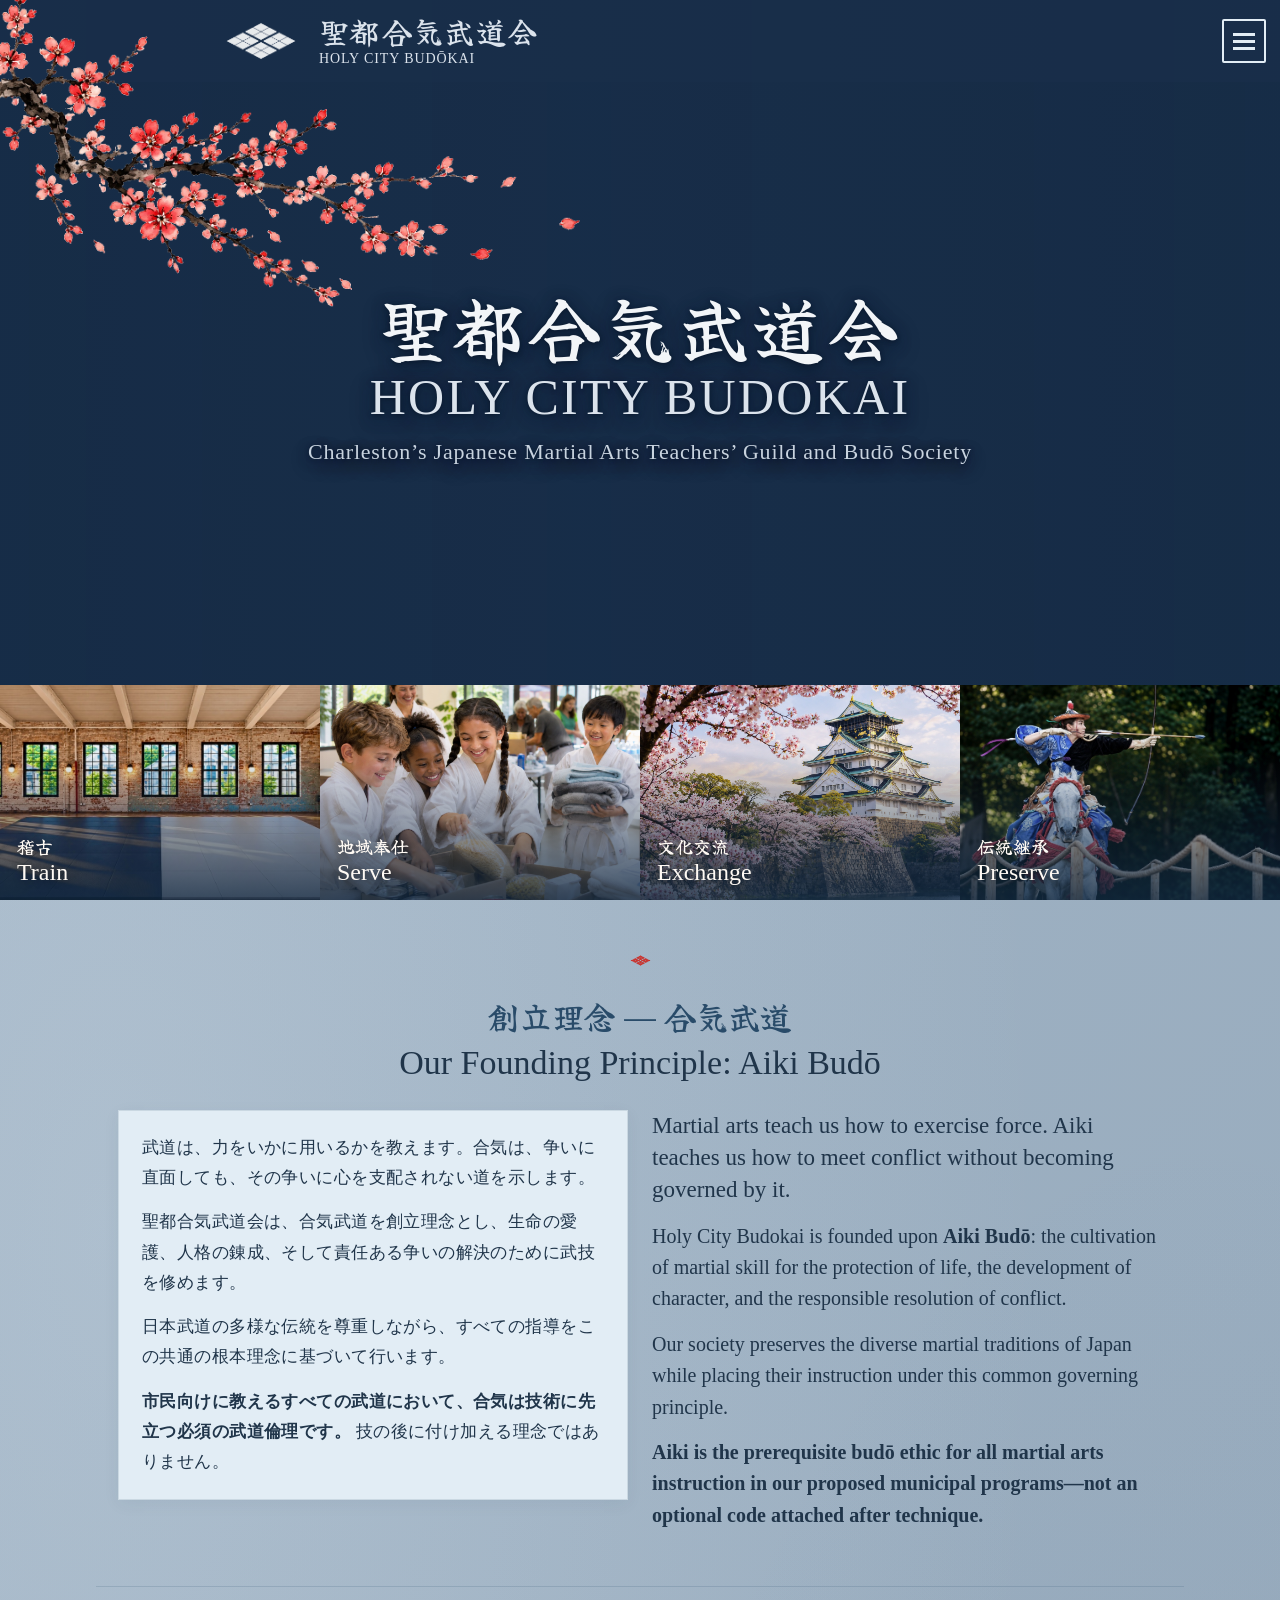
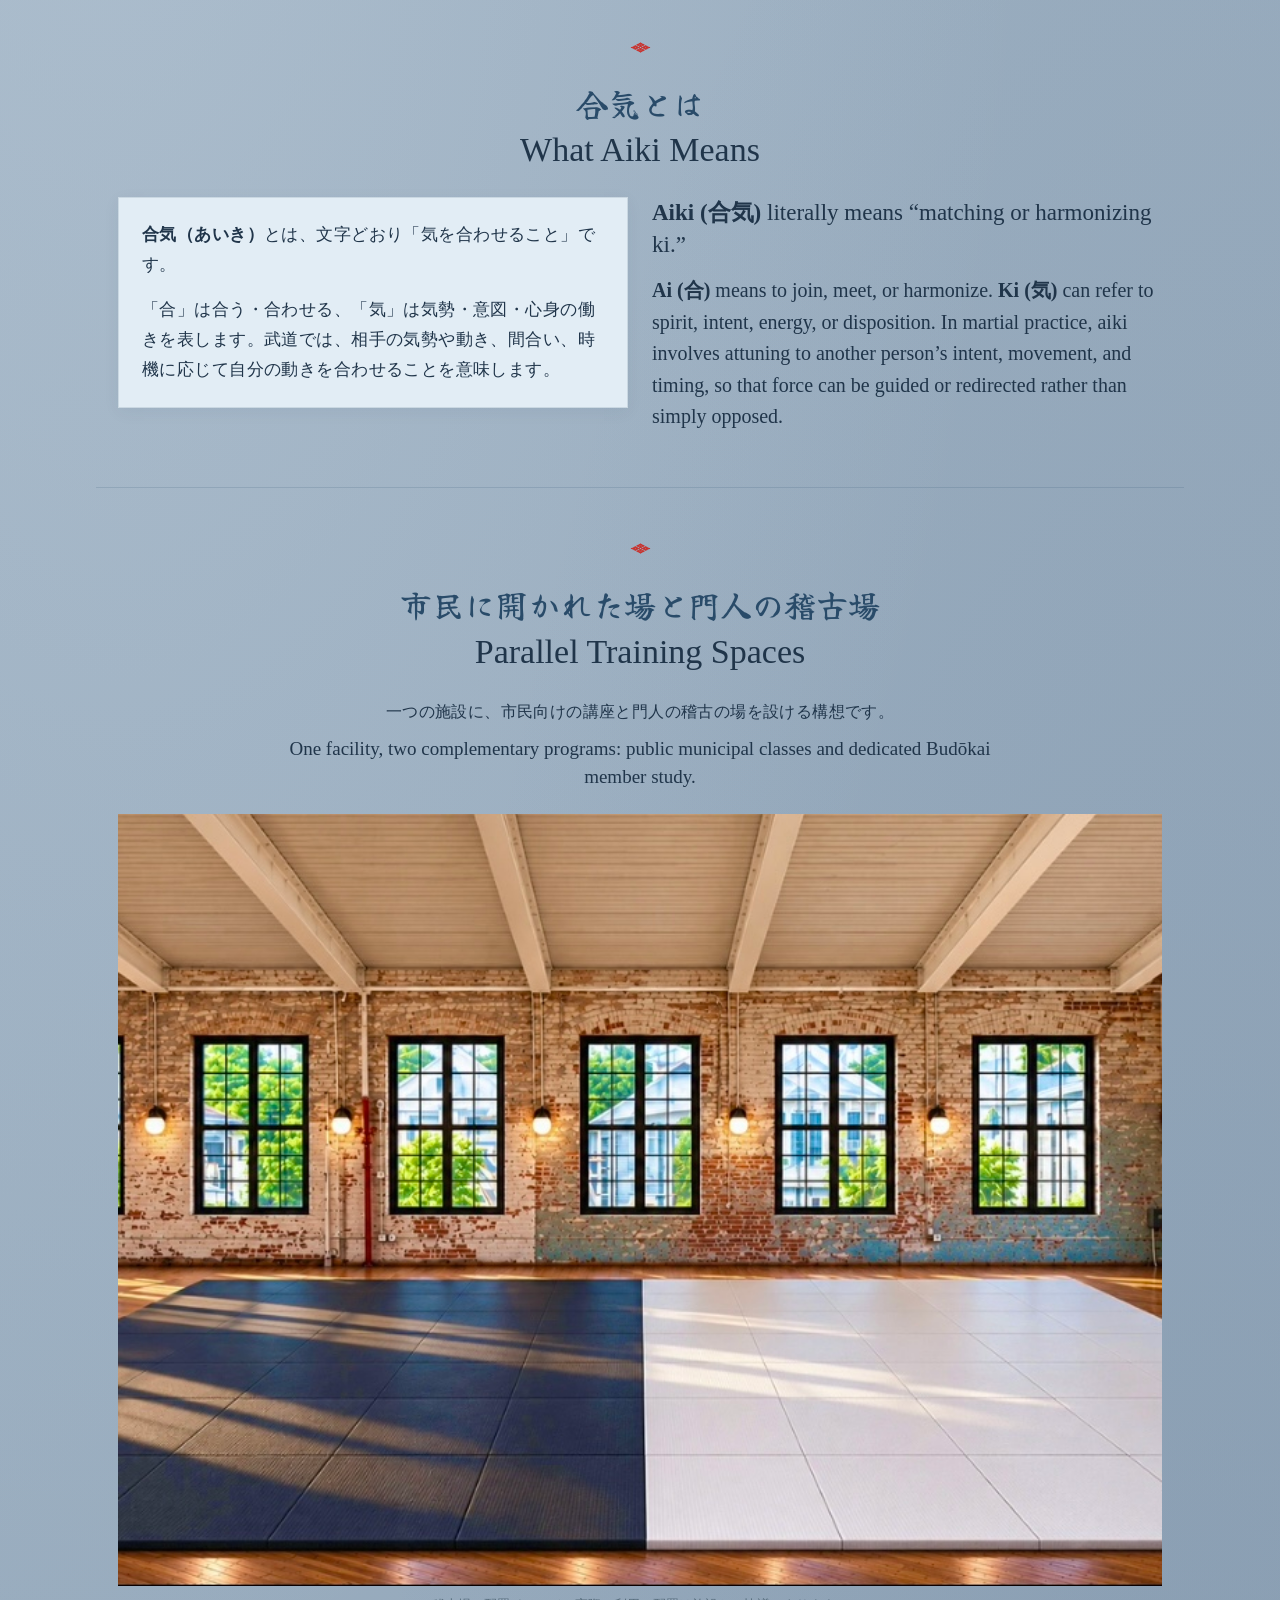
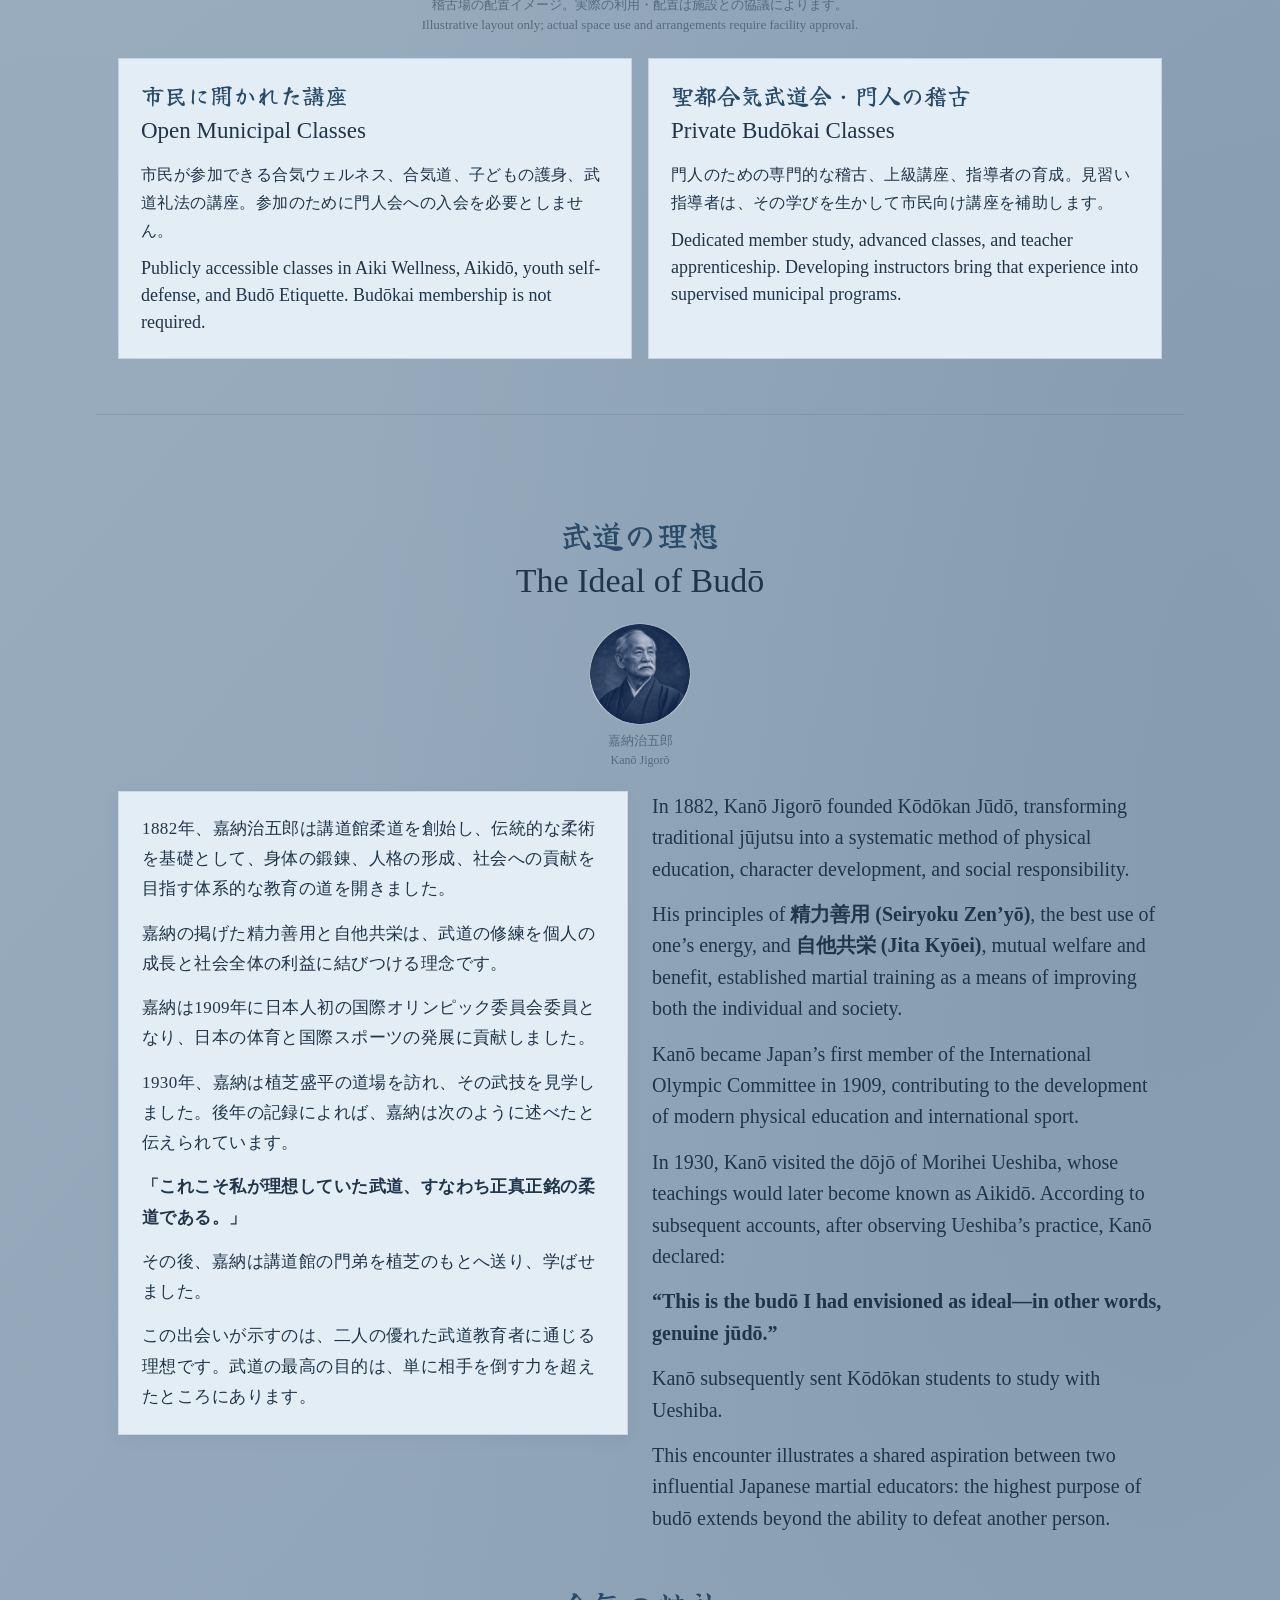
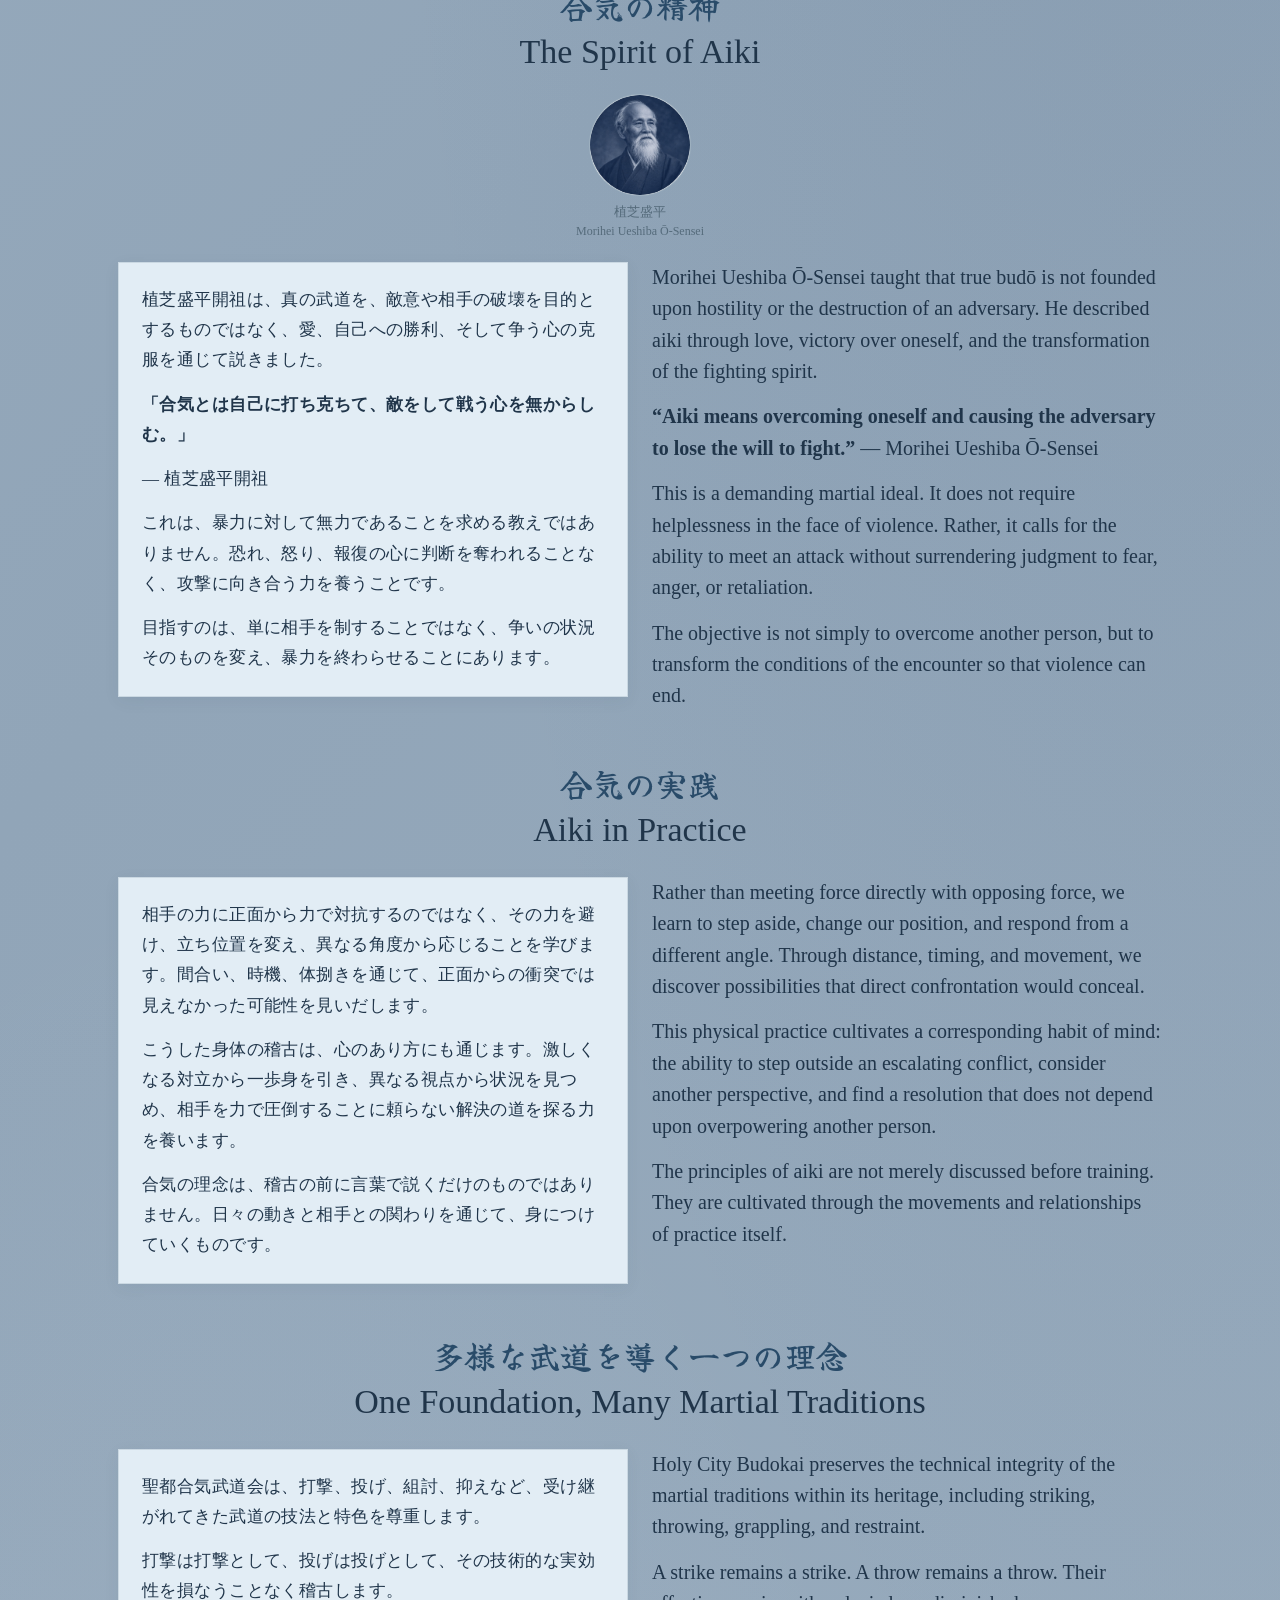
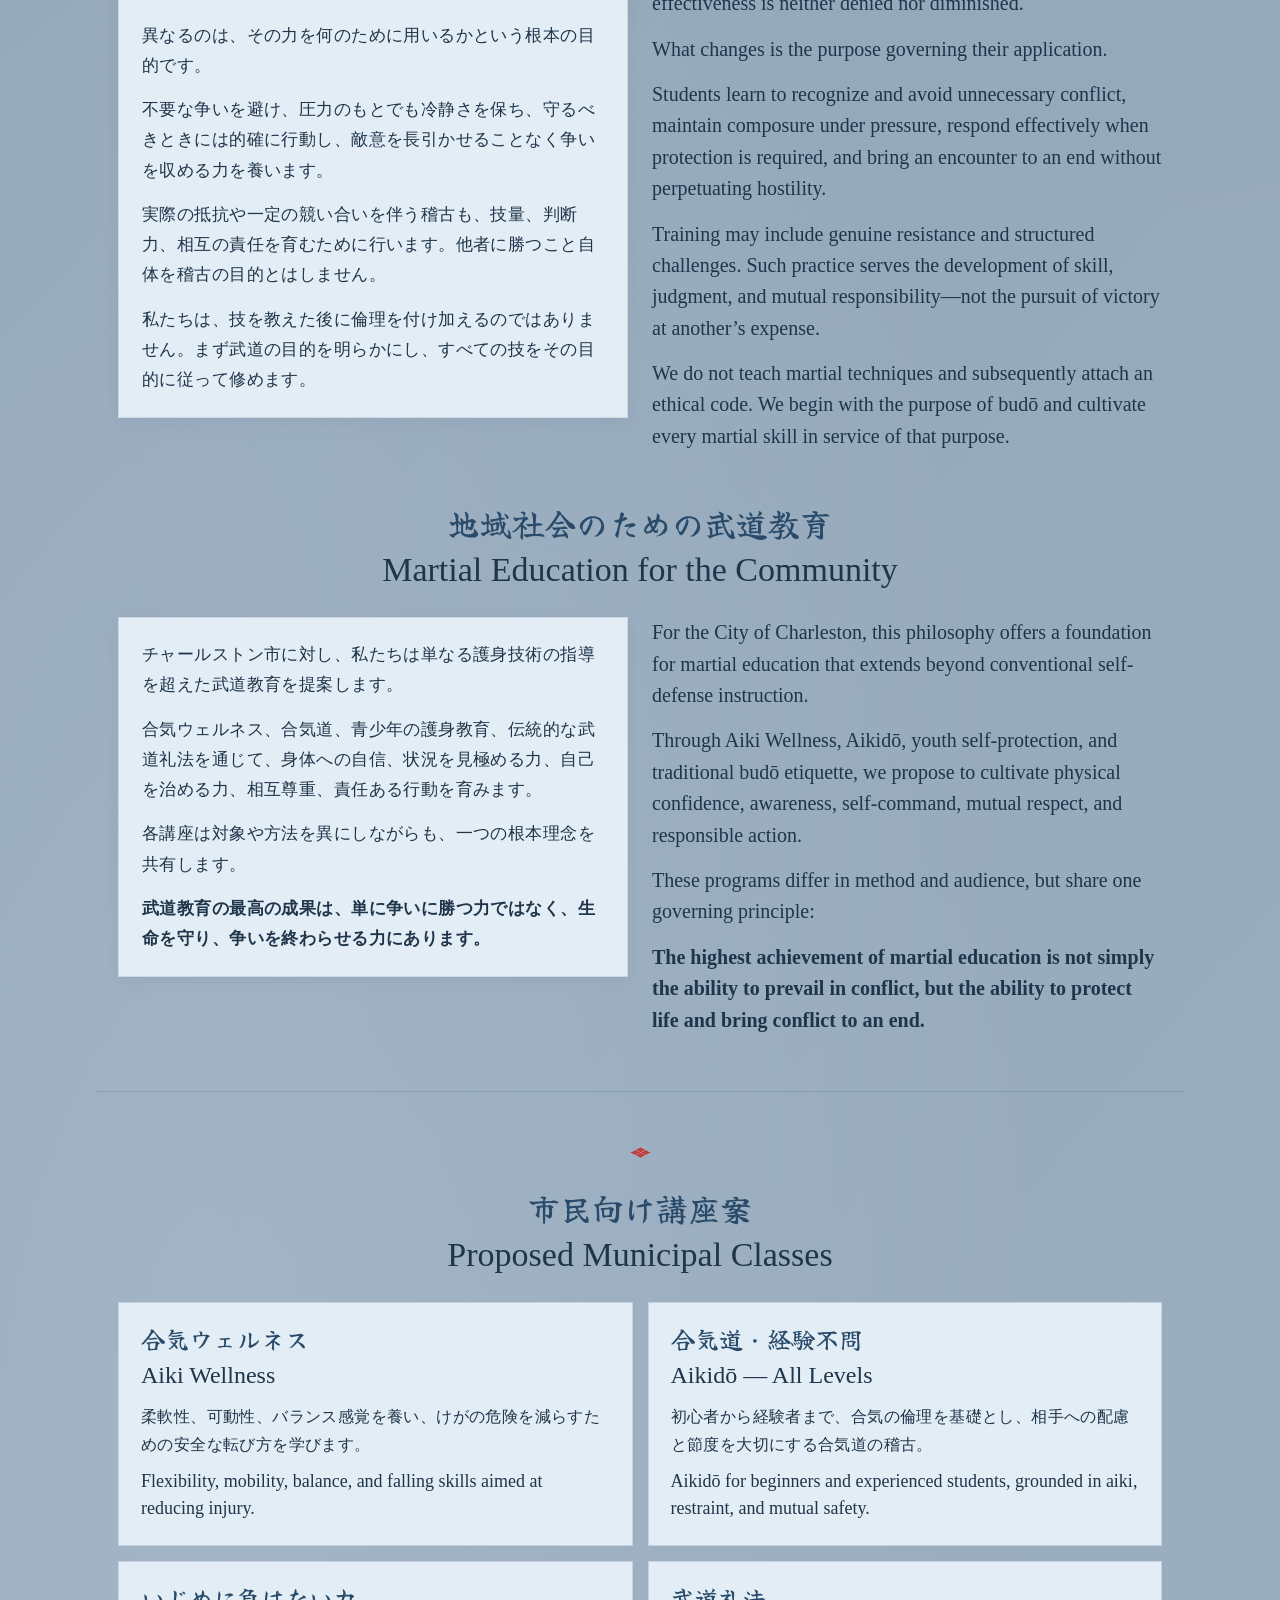
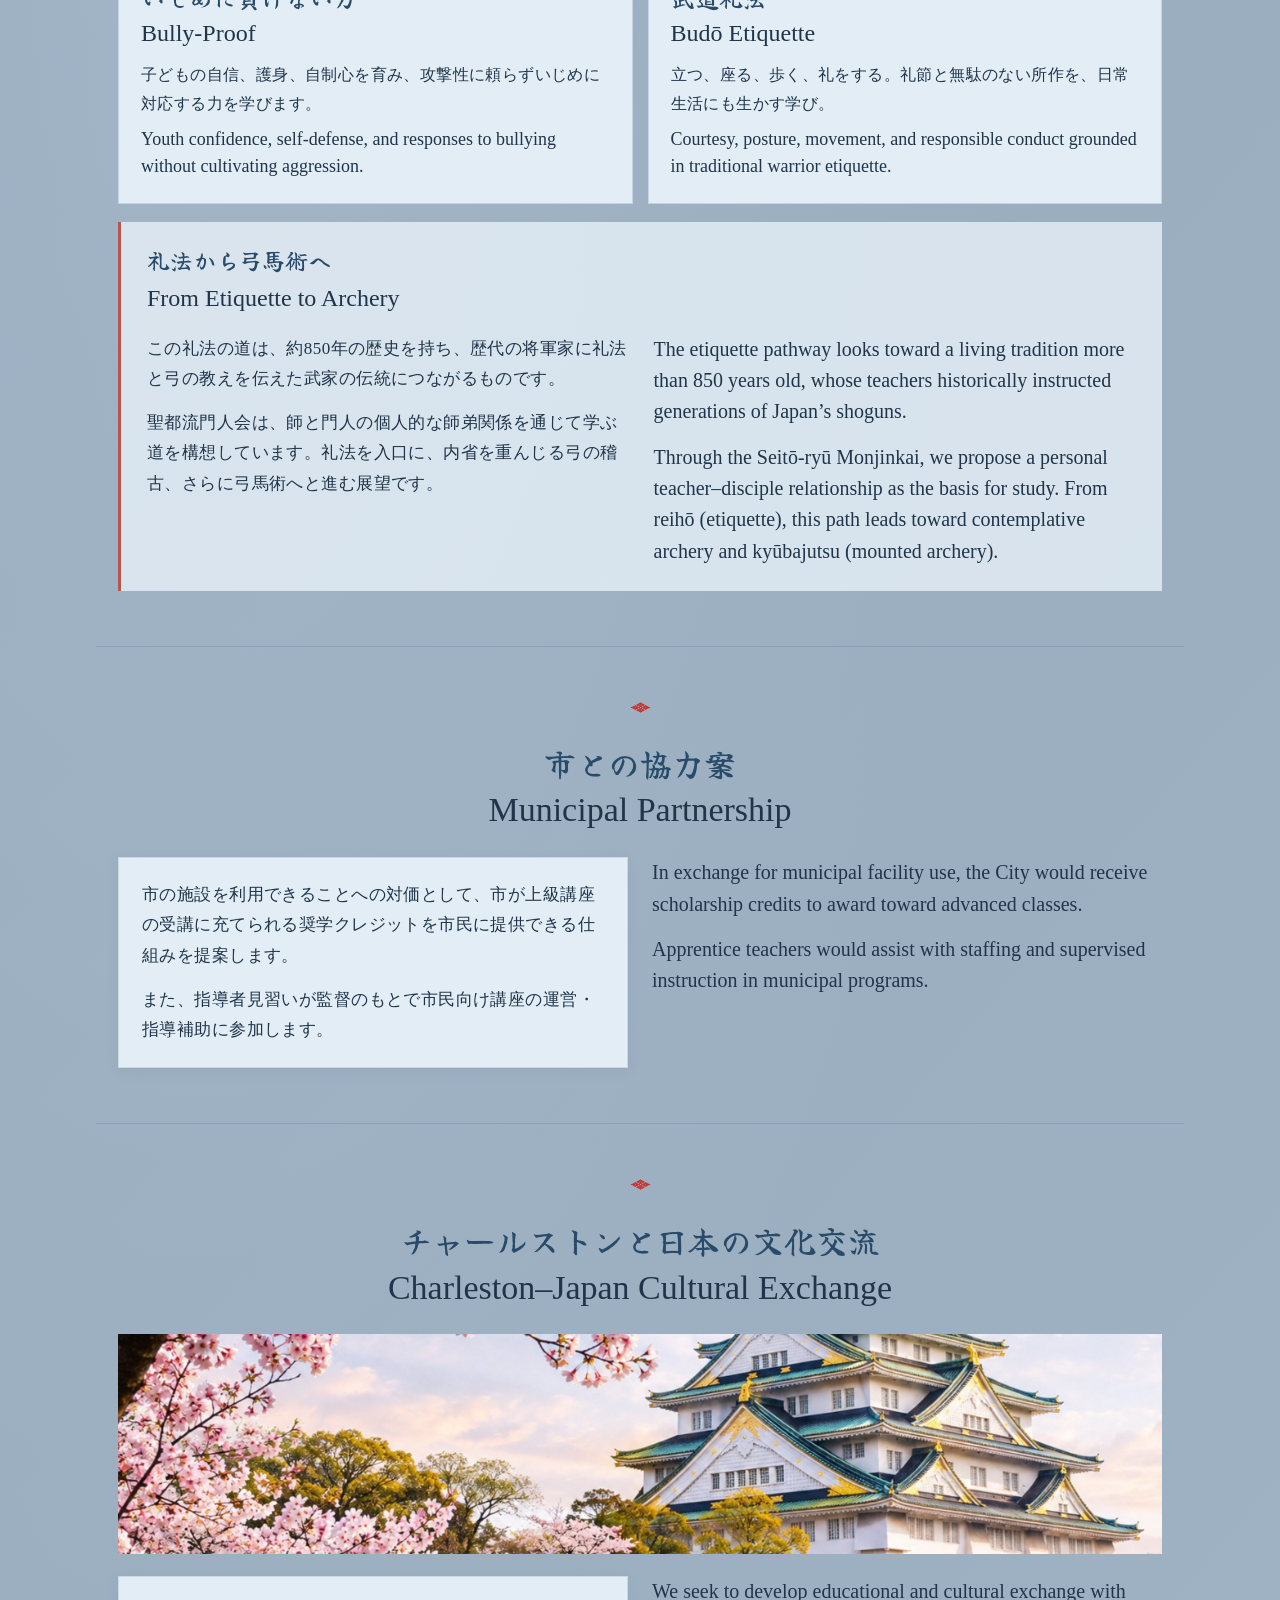
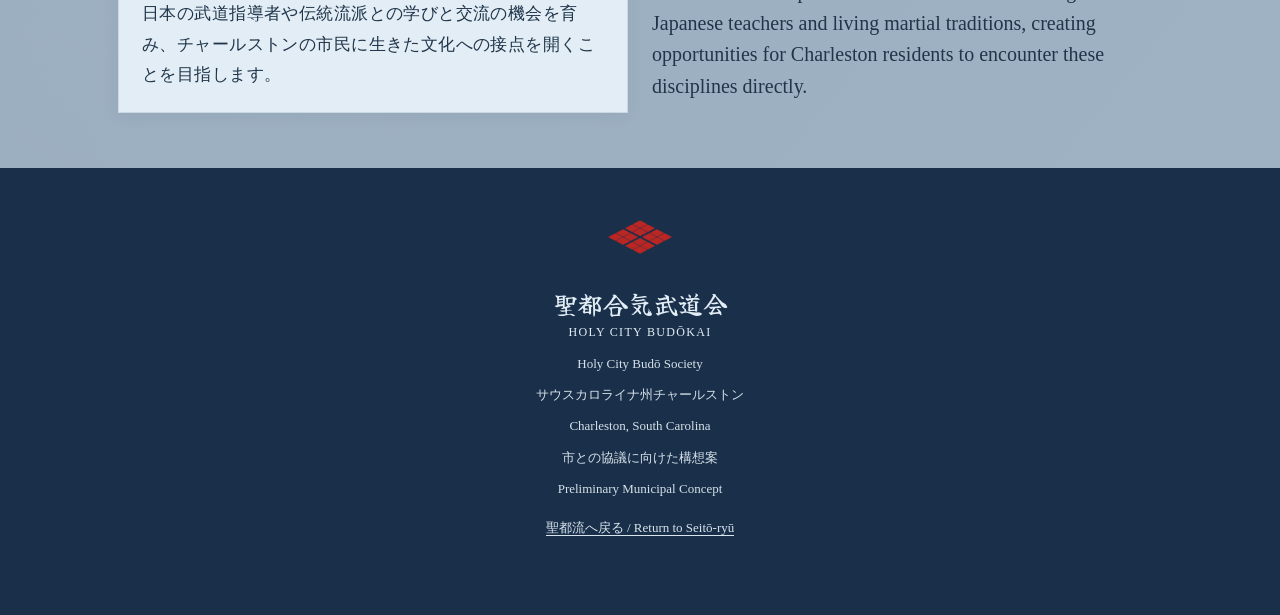
==== commit 30adff26: "Update Budokai.html" ====
--- a/Budokai.html
+++ b/Budokai.html
@@ -2,1243 +2,1405 @@
 <!doctype html>
 <html lang="en" translate="no" class="notranslate">
 <head>
-<meta charset="utf-8">
-<meta name="google" content="notranslate">
-<meta name="googlebot" content="notranslate">
-<meta name="viewport" content="width=device-width, initial-scale=1, viewport-fit=cover">
-<title>聖都合気武道会 | Holy City Budō Society</title>
-<meta name="description" content="HOLY CITY Budōkai — Charleston’s Japanese Martial Arts Teachers’ Guild and Budō Society. A bilingual municipal martial-education proposal.">
-<link rel="preconnect" href="https://fonts.googleapis.com">
-<link rel="preconnect" href="https://fonts.gstatic.com" crossorigin>
-<link href="https://fonts.googleapis.com/css2?family=Yuji+Syuku&display=swap" rel="stylesheet">
-<style>
-:root {
-  --paper:#98abbd;
-  --folio:#e2edf5;
-  --ink:#20354a;
-  --muted:#556b7b;
-  --shu:#b9564b;
-  --indigo:#192f4a;
-  --indigo-mid:#294b69;
-  --sakura:#d8b2b9;
-  --silver:#dbe3ec;
-  --silver-bright:#f2f5f8;
-  --silver-muted:#c8d3df;
-  --hero-overlay-left:.12;
-  --hero-overlay-middle:.16;
-  --hero-overlay-right:.12;
-  --header-h:58px;
-  --reader-max:940px;
-  --brush:"Yuji Syuku","Hiragino Mincho ProN","Yu Mincho","Noto Serif JP",serif;
-  --jp-body:"Hiragino Mincho ProN","Yu Mincho","Noto Serif JP",serif;
-}
-*,*::before,*::after {box-sizing:border-box}
-html {scroll-behavior:smooth}
-body {
-  margin:0;
-  background-color:var(--paper);
-  background-image:
-    radial-gradient(ellipse 90% 25% at 8% 12%,rgba(229,239,248,.22),transparent 82%),
-    radial-gradient(ellipse 85% 35% at 94% 38%,rgba(52,78,113,.12),transparent 78%),
-    radial-gradient(ellipse 80% 25% at 16% 76%,rgba(221,232,244,.16),transparent 82%),
-    linear-gradient(130deg,#a2b5c6 0%,#91a5b8 48%,#a0b3c4 100%);
-  color:var(--ink);
-  font-family:"Bodoni 72",Baskerville,"Iowan Old Style","Times New Roman",serif;
-  line-height:1.48;
-}
-img {display:block;max-width:100%}
-button {font:inherit}
-main {overflow-x:clip}
-a {color:inherit}
-
-/* HEADER */
-
-.site-header {
-  position:sticky;
-  top:0;
-  z-index:100;
-  height:var(--header-h);
-  margin-bottom:calc(-1 * var(--header-h));
-  display:flex;
-  align-items:center;
-  justify-content:space-between;
-  gap:10px;
-  padding:0 14px 0 max(12px,env(safe-area-inset-left));
-  background:rgba(25,47,74,.80);
-  color:var(--silver);
-  border-bottom:none;
-  box-shadow:none;
-  isolation:isolate;
-  transition:background-color .5s ease;
-}
-.site-header.is-scrolled {
-  background-color:rgba(25,47,74,.50);
-}
-.header-blossom {
-  position:absolute;
-  z-index:4;
-  left:-18px;
-  top:-50px;
-  width:314px;
-  max-width:none;
-  height:auto;
-  pointer-events:none;
-  user-select:none;
-  opacity:1;
-  transition:opacity .5s ease;
-}
-.site-header.is-scrolled .header-blossom {
-  opacity:1;
-}
-.brand {
-  position:relative;
-  z-index:2;
-  display:flex;
-  align-items:center;
-  gap:10px;
-  min-width:0;
-  margin-left:56px;
-  text-decoration:none;
-}
-.brand .mon {
-  width:64px;
-  flex:0 0 auto;
-  transform:translateX(7px);
-  filter:brightness(0) invert(1);
-}
-.brand-stack {min-width:0;line-height:1}
-.brand-stack .jp {
-  display:block;
-  margin-bottom:5px;
-  font-family:var(--brush);
-  font-size:20px;
-  font-weight:400;
-  letter-spacing:.045em;
-  white-space:nowrap;
-}
-.brand-stack .romaji {
-  display:block;
-  font-size:11.5px;
-  letter-spacing:.065em;
-  white-space:nowrap;
-}
-.menu {
-  position:relative;
-  z-index:3;
-  width:40px;
-  height:40px;
-  flex:0 0 auto;
-  border:2px solid var(--folio);
-  border-radius:2px;
-  background:transparent;
-  display:flex;
-  flex-direction:column;
-  align-items:center;
-  justify-content:center;
-  gap:4px;
-  cursor:pointer;
-}
-.menu span {
-  width:20px;
-  height:3px;
-  background:var(--folio);
-}
-.menu:focus-visible,
-.photo-tile:focus-visible,
-.bk-back:focus-visible {
-  outline:2px solid var(--shu);
-  outline-offset:3px;
-}
-
-/* HERO */
-
-.bk-hero {
-  position:relative;
-  isolation:isolate;
-  min-height:650px;
-  display:grid;
-  place-items:center;
-  padding:66px 20px 65px;
-  text-align:center;
-  overflow:hidden;
-  color:var(--silver);
-  background:var(--indigo);
-  --hero-parallax-y:0px;
-  --hero-zoom:1.22;
-  --hero-parallax-travel:.055;
-}
-.bk-hero-photo {
-  position:absolute;
-  z-index:0;
-  inset:0;
-  width:100%;
-  height:100%;
-  object-fit:cover;
-  object-position:center 48%;
-  transform:translate3d(0,var(--hero-parallax-y),0) scale(var(--hero-zoom));
-  transform-origin:center center;
-  will-change:transform;
-  filter:saturate(.88) hue-rotate(6deg) brightness(.94) contrast(1.06);
-}
-.bk-hero::before {
-  content:"";
-  position:absolute;
-  z-index:1;
-  inset:0;
-  pointer-events:none;
-  background:linear-gradient(
-    90deg,
-    rgba(10,27,49,var(--hero-overlay-left)) 0%,
-    rgba(16,37,64,var(--hero-overlay-middle)) 45%,
-    rgba(9,26,47,var(--hero-overlay-right)) 100%
-  );
-}
-.bk-hero-inner {
-  position:relative;
-  z-index:2;
-  width:min(100%,880px);
-}
-.bk-hero h1 {
-  margin:0;
-  font-family:var(--brush);
-  font-weight:400;
-  font-size:clamp(39px,8.5vw,72px);
-  line-height:1.16;
-  letter-spacing:.04em;
-  color:var(--silver-bright);
-  text-shadow:
-    0 1px 4px rgba(10,24,45,.92),
-    0 4px 14px rgba(10,24,45,.72),
-    0 8px 24px rgba(10,24,45,.38);
-}
-.bk-hero-en {
-  margin:0 auto;
-  max-width:100%;
-  font-size:clamp(30px,6.2vw,50px);
-  font-weight:500;
-  line-height:1.12;
-  letter-spacing:.045em;
-  text-transform:uppercase;
-  text-wrap:balance;
-  color:var(--silver);
-  text-shadow:
-    0 1px 4px rgba(10,24,45,.92),
-    0 4px 14px rgba(10,24,45,.72),
-    0 8px 24px rgba(10,24,45,.38);
-}
-.bk-hero-subtitle {
-  max-width:760px;
-  margin:12px auto 0;
-  font-size:clamp(17px,3.6vw,22px);
-  line-height:1.38;
-  letter-spacing:.035em;
-  text-wrap:balance;
-  color:var(--silver-muted);
-  text-shadow:
-    0 1px 4px rgba(10,24,45,.95),
-    0 3px 12px rgba(10,24,45,.78),
-    0 7px 20px rgba(10,24,45,.45);
-}
-
-/* FOUR PHOTO PATHWAYS */
-
-.photo-pathways {
-  display:grid;
-  grid-template-columns:repeat(4,minmax(0,1fr));
-  gap:0;
-  padding:0;
-  background:var(--ink);
-  position:relative;
-  z-index:1;
-}
-.photo-tile {
-  position:relative;
-  display:block;
-  min-height:215px;
-  overflow:hidden;
-  text-decoration:none;
-  color:#fffaf4;
-  isolation:isolate;
-}
-.photo-tile img {
-  position:absolute;
-  inset:0;
-  width:100%;
-  height:100%;
-  object-fit:cover;
-  transition:transform .25s ease;
-  z-index:-2;
-  filter:saturate(.93) contrast(1.03);
-}
-.photo-tile:nth-child(1) img {
-  filter:saturate(.92) brightness(.96) contrast(1.04);
-}
-.photo-tile:nth-child(2) img {
-  filter:saturate(.96) brightness(.98) contrast(1.03);
-}
-.photo-tile:nth-child(3) img {
-  filter:saturate(.92) hue-rotate(4deg) brightness(.96);
-}
-.photo-tile:nth-child(4) img {
-  filter:saturate(.91) brightness(.97) contrast(1.04);
-}
-.photo-tile::before {
-  content:"";
-  position:absolute;
-  inset:0;
-  background:linear-gradient(
-    180deg,transparent 30%,rgba(17,40,64,.82) 100%
-  );
-  z-index:-1;
-}
-.photo-tile:hover img {transform:scale(1.045)}
-.tile-copy {
-  position:absolute;
-  left:17px;
-  right:14px;
-  bottom:15px;
-  text-shadow:0 1px 8px rgba(0,0,0,.45);
-}
-.tile-copy .jp {
-  display:block;
-  font:18px/1.35 var(--brush);
-}
-.tile-copy .en {
-  display:block;
-  font-size:24px;
-  line-height:1.1;
-}
-
-/* CONTENT SECTIONS */
-
-.bk-section {
-  width:min(100%,var(--reader-max));
-  margin:0 auto;
-  padding:48px 22px 55px;
-  scroll-margin-top:calc(var(--header-h) + 20px);
-}
-.bk-section + .bk-section {
-  border-top:1px solid rgba(40,79,104,.16);
-}
-.bk-heading {
-  margin:0 0 26px;
-  text-align:center;
-}
-.bk-mark {
-  width:25px;
-  margin:0 auto 22px;
-}
-.bk-heading-jp {
-  display:block;
-  color:var(--indigo-mid);
-  font-family:var(--brush);
-  font-size:clamp(23px,5vw,32px);
-  font-weight:400;
-  line-height:1.35;
-}
-.bk-heading-en {
-  margin:5px 0 0;
-  font-size:clamp(24px,4.6vw,34px);
-  line-height:1.2;
-  font-weight:400;
-}
-.bk-pair {
-  display:grid;
-  grid-template-columns:minmax(0,1fr) minmax(0,1fr);
-  gap:24px;
-  align-items:start;
-}
-.bk-jp {
-  writing-mode:horizontal-tb;
-  font-family:var(--jp-body);
-  font-size:17px;
-  line-height:1.78;
-  letter-spacing:.025em;
-  text-align:left;
-  overflow-wrap:anywhere;
-}
-.bk-jp p,.bk-en p {margin:0 0 14px}
-.bk-jp p:last-child,.bk-en p:last-child {margin-bottom:0}
-.bk-en {font-size:20px;line-height:1.57}
-
-/* HORIZONTAL JAPANESE FOLIOS — FULL MOBILE WIDTH */
-
-.bk-jp-folio {
-  writing-mode:horizontal-tb;
-  text-orientation:mixed;
-  line-break:strict;
-  word-break:normal;
-  overflow-wrap:anywhere;
-  text-align:left;
-  width:100%;
-  max-width:100%;
-  min-width:0;
-  height:auto;
-  overflow:visible;
-  padding:22px 23px;
-  background:var(--folio);
-  border:1px solid rgba(40,79,104,.13);
-  box-shadow:0 4px 16px rgba(25,47,74,.055);
-}
-.bk-jp-folio p {
-  margin:0 0 14px;
-}
-.bk-jp-folio p:last-child {
-  margin-bottom:0;
-}
-.bk-ethic-lead {font-size:23px;line-height:1.4}
-.bk-ethic-statement {font-weight:600}
-
-/* HISTORICAL PORTRAITS */
-
-.bk-profile {
-  display:flex;
-  flex-direction:column;
-  align-items:center;
-  gap:7px;
-  margin:-5px auto 23px;
-  text-align:center;
-  width:150px;
-}
-.bk-profile-frame {
-  position:relative;
-  display:grid;
-  place-items:center;
-  width:102px;
-  height:102px;
-  overflow:hidden;
-  border-radius:50%;
-  border:1px solid rgba(53,91,121,.32);
-  background:#cfdae1;
-  color:var(--indigo-mid);
-  font:28px/1 var(--brush);
-}
-.bk-profile-frame img {
-  position:absolute;
-  inset:0;
-  width:100%;
-  height:100%;
-  object-fit:cover;
-  object-position:center 27%;
-  filter:none;
-}
-.bk-profile figcaption {
-  font-family:var(--jp-body);
-  font-size:13px;
-  line-height:1.35;
-  color:var(--muted);
-}
-.bk-profile figcaption span {
-  display:block;
-  font-family:Georgia,serif;
-  font-size:12px;
-  margin-top:2px;
-}
-
-/* MUNICIPAL CLASSES */
-
-.bk-cards {
-  display:grid;
-  grid-template-columns:repeat(2,minmax(0,1fr));
-  gap:15px;
-}
-.bk-card {
-  padding:20px 22px 23px;
-  background:var(--folio);
-  border:1px solid rgba(40,79,104,.16);
-}
-.bk-card h3 {
-  margin:0;
-  font-size:24px;
-  font-weight:500;
-  line-height:1.25;
-}
-.bk-card-jp {
-  display:block;
-  color:var(--indigo-mid);
-  margin-bottom:5px;
-  font:24px/1.32 var(--brush);
-}
-.bk-card .bk-jp {margin:13px 0 8px;font-size:16px}
-.bk-card .bk-en {margin:0;font-size:18px;line-height:1.5}
-
-/* HERITAGE */
-
-.bk-heritage {
-  margin-top:18px;
-  padding:24px 26px;
-  border-left:3px solid var(--shu);
-  background:rgba(226,237,245,.86);
-  scroll-margin-top:calc(var(--header-h) + 20px);
-}
-.bk-heritage h3 {
-  margin:0 0 17px;
-  font-size:24px;
-  font-weight:400;
-}
-.bk-heritage h3 span {
-  display:block;
-  color:var(--indigo-mid);
-  margin-bottom:5px;
-  font:23px/1.3 var(--brush);
-}
-
-/* PARALLEL TRAINING SPACES */
-
-.bk-spaces-intro {
-  max-width:710px;
-  margin:0 auto 22px;
-  text-align:center;
-}
-.bk-spaces-intro .bk-jp {
-  font-size:16px;
-  line-height:1.7;
-  margin:0 0 9px;
-  text-align:center;
-}
-.bk-spaces-intro .bk-en {
-  margin:0;
-  font-size:19px;
-  line-height:1.5;
-}
-.bk-training-figure {margin:0 0 23px}
-.bk-training-figure img {width:100%;height:auto;border:0}
-.bk-training-figure figcaption {
-  margin-top:9px;
-  color:var(--muted);
-  font-size:13px;
-  text-align:center;
-  line-height:1.55;
-}
-.bk-training-figure figcaption span {display:block}
-.bk-spaces {
-  display:grid;
-  grid-template-columns:repeat(2,minmax(0,1fr));
-  gap:16px;
-}
-.bk-space {
-  padding:22px;
-  background:var(--folio);
-  border:1px solid rgba(40,79,104,.16);
-}
-.bk-space h3 {
-  margin:0 0 15px;
-  font-size:23px;
-  font-weight:400;
-  line-height:1.3;
-}
-.bk-space h3 span {
-  display:block;
-  color:var(--indigo-mid);
-  margin-bottom:5px;
-  font:23px/1.3 var(--brush);
-}
-.bk-space .bk-jp {
-  font-size:16px;
-  line-height:1.75;
-  margin:0 0 10px;
-}
-.bk-space .bk-en {
-  font-size:18px;
-  line-height:1.5;
-  margin:0;
-}
-
-/* CULTURAL EXCHANGE */
-
-.bk-exchange-photo {
-  width:100%;
-  height:220px;
-  object-fit:cover;
-  object-position:center 42%;
-  margin:0 0 22px;
-  border:0;
-}
-
-/* LANDING SCREEN */
-
-.landing-fold {
-  display:contents;
-}
-
-/* FOOTER */
-
-.colophon {
-  text-align:center;
-  padding:28px 16px 78px;
-  color:#d6e2e9;
-  background:var(--indigo);
-}
-.colophon .mon {width:82px;margin:0 auto 10px}
-.colophon .jp {
-  color:var(--folio);
-  font:25px/1.2 var(--brush);
-}
-.colophon .romaji {
-  color:var(--folio);
-  margin-top:6px;
-  font-size:12px;
-  letter-spacing:.11em;
-}
-.colophon .meta {margin-top:12px;font-size:13px}
-.bk-back {
-  color:#d8e5ec;
-  text-decoration:none;
-  border-bottom:1px solid currentColor;
-  text-underline-offset:4px;
-}
-
-/* MOBILE */
-
-@media(max-width:650px) {
-  .landing-fold {
-    display:grid;
-    grid-template-rows:minmax(0,1fr) auto;
-    height:100svh;
-    min-height:0;
-    overflow:hidden;
-    background:var(--indigo);
-  }
-  .bk-hero {
-    height:100%;
-    min-height:0;
-    min-width:0;
-    padding:calc(var(--header-h) + 15px) 16px 20px;
-    --hero-zoom:1.22;
-    --hero-parallax-travel:.020;
-  }
-  .bk-hero-photo {
-    object-position:center 45%;
-    transform:translate3d(
-      0,
-      calc(var(--hero-parallax-y) + 14px),
-      0
-    ) scale(var(--hero-zoom));
-  }
-  .bk-hero::before {
-    background:linear-gradient(
-      180deg,
-      rgba(10,27,49,var(--hero-overlay-left)) 0%,
-      rgba(16,37,64,var(--hero-overlay-middle)) 58%,
-      rgba(9,26,47,var(--hero-overlay-right)) 100%
+  <meta charset="utf-8">
+  <!-- This page is intentionally bilingual; do not machine-translate it. -->
+  <meta name="google" content="notranslate">
+  <meta name="googlebot" content="notranslate">
+  <meta name="viewport" content="width=device-width, initial-scale=1, viewport-fit=cover">
+  <title>聖都合気武道会 | Holy City Budō Society</title>
+  <meta name="description" content="HOLY CITY Budōkai — Charleston’s Japanese Martial Arts Teachers’ Guild and Budō Society. A bilingual municipal martial-education proposal.">
+  <link rel="preconnect" href="https://fonts.googleapis.com">
+  <link rel="preconnect" href="https://fonts.gstatic.com" crossorigin>
+  <link href="https://fonts.googleapis.com/css2?family=Yuji+Syuku&display=swap" rel="stylesheet">
+
+  <style>
+    /* INDEPENDENT BUDŌKAI PAGE — ALL CSS INLINE */
+    :root {
+      --paper:#98abbd;
+      --folio:#e2edf5;
+      --ink:#20354a;
+      --muted:#556b7b;
+      --shu:#b9564b;
+      --indigo:#192f4a;
+      --indigo-mid:#294b69;
+      --sakura:#d8b2b9;
+      --silver:#dbe3ec;
+      --silver-bright:#f2f5f8;
+      --silver-muted:#c8d3df;
+
+      --hero-overlay-left:.12;
+      --hero-overlay-middle:.16;
+      --hero-overlay-right:.12;
+      --header-h:58px;
+      --reader-max:940px;
+      --brush:"Yuji Syuku","Hiragino Mincho ProN","Yu Mincho","Noto Serif JP",serif;
+      --jp-body:"Hiragino Mincho ProN","Yu Mincho","Noto Serif JP",serif;
+    }
+
+    *,*::before,*::after { box-sizing:border-box; }
+    html { scroll-behavior:smooth; }
+    body {
+      margin:0;
+      background-color:var(--paper);
+      background-image:
+        radial-gradient(ellipse 90% 25% at 8% 12%,rgba(229,239,248,.22),transparent 82%),
+        radial-gradient(ellipse 85% 35% at 94% 38%,rgba(52,78,113,.12),transparent 78%),
+        radial-gradient(ellipse 80% 25% at 16% 76%,rgba(221,232,244,.16),transparent 82%),
+        linear-gradient(130deg,#a2b5c6 0%,#91a5b8 48%,#a0b3c4 100%);
+      color:var(--ink);
+      font-family:"Bodoni 72",Baskerville,"Iowan Old Style","Times New Roman",serif;
+      line-height:1.48;
+    }
+    img { display:block; max-width:100%; }
+    button { font:inherit; }
+    main { overflow-x:clip; }
+    a { color:inherit; }
+
+    /* HEADER */
+    .site-header {
+      position:sticky;
+      top:0;
+      z-index:100;
+      height:var(--header-h);
+      margin-bottom:calc(-1 * var(--header-h));
+      display:flex;
+      align-items:center;
+      justify-content:space-between;
+      gap:10px;
+      padding:0 14px 0 max(12px,env(safe-area-inset-left));
+      background:rgba(25,47,74,.80);
+      color:var(--silver);
+      border-bottom:none;
+      box-shadow:none;
+      isolation:isolate;
+      transition:background-color .5s ease;
+    }
+    .site-header.is-scrolled {
+      background-color:rgba(25,47,74,.50);
+    }
+    .header-blossom {
+      position:absolute;
+      z-index:4;
+      left:-18px;
+      top:-50px;
+      width:314px;
+      max-width:none;
+      height:auto;
+      pointer-events:none;
+      user-select:none;
+      opacity:1;
+      transition:opacity .5s ease;
+    }
+    .site-header.is-scrolled .header-blossom {
+      opacity:1;
+    }
+    .brand {
+      position:relative;
+      z-index:2;
+      display:flex;
+      align-items:center;
+      gap:10px;
+      min-width:0;
+      margin-left:56px;
+      text-decoration:none;
+    }
+    .brand .mon {
+      width:64px;
+      flex:0 0 auto;
+      transform:translateX(7px);
+      filter:brightness(0) invert(1);
+    }
+    .brand-stack { min-width:0; line-height:1; }
+    .brand-stack .jp {
+      display:block;
+      margin-bottom:5px;
+      font-family:var(--brush);
+      font-size:20px;
+      font-weight:400;
+      letter-spacing:.045em;
+      white-space:nowrap;
+    }
+    .brand-stack .romaji {
+      display:block;
+      font-size:11.5px;
+      letter-spacing:.065em;
+      white-space:nowrap;
+    }
+    .menu {
+      position:relative;
+      z-index:3;
+      width:40px;
+      height:40px;
+      flex:0 0 auto;
+      border:2px solid var(--folio);
+      border-radius:2px;
+      background:transparent;
+      display:flex;
+      flex-direction:column;
+      align-items:center;
+      justify-content:center;
+      gap:4px;
+      cursor:pointer;
+    }
+    .menu span {
+      width:20px;
+      height:3px;
+      background:var(--folio);
+    }
+    .menu:focus-visible,
+    .photo-tile:focus-visible,
+    .bk-back:focus-visible {
+      outline:2px solid var(--shu);
+      outline-offset:3px;
+    }
+
+    /* HERO */
+    .bk-hero {
+      position:relative;
+      isolation:isolate;
+      min-height:650px;
+      display:grid;
+      place-items:center;
+      padding:66px 20px 65px;
+      text-align:center;
+      overflow:hidden;
+      color:var(--silver);
+      background:var(--indigo);
+      --hero-parallax-y:0px;
+      --hero-zoom:1.22;
+      --hero-parallax-travel:.055;
+    }
+    .bk-hero-photo {
+      position:absolute;
+      z-index:0;
+      inset:0;
+      width:100%;
+      height:100%;
+      object-fit:cover;
+      object-position:center 48%;
+      transform:translate3d(0,var(--hero-parallax-y),0) scale(var(--hero-zoom));
+      transform-origin:center center;
+      will-change:transform;
+      filter:saturate(.88) hue-rotate(6deg) brightness(.94) contrast(1.06);
+    }
+    .bk-hero::before {
+      content:"";
+      position:absolute;
+      z-index:1;
+      inset:0;
+      pointer-events:none;
+      background:linear-gradient(
+        90deg,
+        rgba(10,27,49,var(--hero-overlay-left)) 0%,
+        rgba(16,37,64,var(--hero-overlay-middle)) 45%,
+        rgba(9,26,47,var(--hero-overlay-right)) 100%
+      );
+    }
+    .bk-hero-inner {
+      position:relative;
+      z-index:2;
+      width:min(100%,880px);
+    }
+    .bk-hero h1 {
+      margin:0;
+      font-family:var(--brush);
+      font-weight:400;
+      font-size:clamp(39px,8.5vw,72px);
+      line-height:1.16;
+      letter-spacing:.04em;
+      color:var(--silver-bright);
+      text-shadow:
+        0 1px 4px rgba(10,24,45,.92),
+        0 4px 14px rgba(10,24,45,.72),
+        0 8px 24px rgba(10,24,45,.38);
+    }
+    .bk-hero-en {
+      margin:0 auto;
+      max-width:100%;
+      font-size:clamp(30px,6.2vw,50px);
+      font-weight:500;
+      line-height:1.12;
+      letter-spacing:.045em;
+      text-transform:uppercase;
+      text-wrap:balance;
+      color:var(--silver);
+      text-shadow:
+        0 1px 4px rgba(10,24,45,.92),
+        0 4px 14px rgba(10,24,45,.72),
+        0 8px 24px rgba(10,24,45,.38);
+    }
+    .bk-hero-subtitle {
+      max-width:760px;
+      margin:12px auto 0;
+      font-size:clamp(17px,3.6vw,22px);
+      line-height:1.38;
+      letter-spacing:.035em;
+      text-wrap:balance;
+      color:var(--silver-muted);
+      text-shadow:
+        0 1px 4px rgba(10,24,45,.95),
+        0 3px 12px rgba(10,24,45,.78),
+        0 7px 20px rgba(10,24,45,.45);
+    }
+
+    /* PHOTO PATHWAYS */
+    .photo-pathways {
+      display:grid;
+      grid-template-columns:repeat(4,minmax(0,1fr));
+      gap:0;
+      padding:0;
+      background:var(--ink);
+      position:relative;
+      z-index:1;
+    }
+    .photo-tile {
+      position:relative;
+      display:block;
+      min-height:215px;
+      overflow:hidden;
+      text-decoration:none;
+      color:#fffaf4;
+      isolation:isolate;
+    }
+    .photo-tile img {
+      position:absolute;
+      inset:0;
+      width:100%;
+      height:100%;
+      object-fit:cover;
+      transition:transform .25s ease;
+      z-index:-2;
+      filter:saturate(.93) contrast(1.03);
+    }
+    .photo-tile:nth-child(1) img {
+      filter:saturate(.92) brightness(.96) contrast(1.04);
+    }
+    .photo-tile:nth-child(2) img {
+      filter:saturate(.96) brightness(.98) contrast(1.03);
+    }
+    .photo-tile:nth-child(3) img {
+      filter:saturate(.92) hue-rotate(4deg) brightness(.96);
+    }
+    .photo-tile:nth-child(4) img {
+      filter:saturate(.91) brightness(.97) contrast(1.04);
+    }
+    .photo-tile::before {
+      content:"";
+      position:absolute;
+      inset:0;
+      background:linear-gradient(
+        180deg,transparent 30%,rgba(17,40,64,.82) 100%
+      );
+      z-index:-1;
+    }
+    .photo-tile:hover img {
+      transform:scale(1.045);
+    }
+    .tile-copy {
+      position:absolute;
+      left:17px;
+      right:14px;
+      bottom:15px;
+      text-shadow:0 1px 8px rgba(0,0,0,.45);
+    }
+    .tile-copy .jp {
+      display:block;
+      font:18px/1.35 var(--brush);
+    }
+    .tile-copy .en {
+      display:block;
+      font-size:24px;
+      line-height:1.1;
+    }
+    .photo-disclaimer {
+      max-width:var(--reader-max);
+      margin:10px auto 0;
+      padding:0 18px;
+      color:var(--muted);
+      font-size:12px;
+      text-align:center;
+    }
+
+    /* CONTENT SECTIONS */
+    .bk-section {
+      width:min(100%,var(--reader-max));
+      margin:0 auto;
+      padding:48px 22px 55px;
+      scroll-margin-top:calc(var(--header-h) + 20px);
+    }
+    .bk-section + .bk-section {
+      border-top:1px solid rgba(40,79,104,.16);
+    }
+    .bk-heading {
+      margin:0 0 26px;
+      text-align:center;
+    }
+    .bk-mark {
+      width:25px;
+      margin:0 auto 22px;
+    }
+    .bk-heading-jp {
+      display:block;
+      color:var(--indigo-mid);
+      font-family:var(--brush);
+      font-size:clamp(23px,5vw,32px);
+      font-weight:400;
+      line-height:1.35;
+    }
+    .bk-heading-en {
+      margin:5px 0 0;
+      font-size:clamp(24px,4.6vw,34px);
+      line-height:1.2;
+      font-weight:400;
+    }
+    .bk-pair {
+      display:grid;
+      grid-template-columns:minmax(0,1fr) minmax(0,1fr);
+      gap:24px;
+      align-items:start;
+    }
+    .bk-jp {
+      writing-mode:horizontal-tb;
+      font-family:var(--jp-body);
+      font-size:17px;
+      line-height:1.78;
+      letter-spacing:.025em;
+      text-align:left;
+      overflow-wrap:anywhere;
+    }
+    .bk-jp p,.bk-en p {
+      margin:0 0 14px;
+    }
+    .bk-jp p:last-child,
+    .bk-en p:last-child {
+      margin-bottom:0;
+    }
+    .bk-en {
+      font-size:20px;
+      line-height:1.57;
+    }
+
+    /* HORIZONTAL JAPANESE FOLIOS */
+    .bk-jp-folio {
+      writing-mode:horizontal-tb;
+      text-orientation:mixed;
+      line-break:strict;
+      word-break:normal;
+      overflow-wrap:anywhere;
+      text-align:left;
+      width:100%;
+      max-width:100%;
+      min-width:0;
+      height:auto;
+      overflow:visible;
+      padding:22px 23px;
+      background:var(--folio);
+      border:1px solid rgba(40,79,104,.13);
+      box-shadow:0 4px 16px rgba(25,47,74,.055);
+    }
+    .bk-jp-folio p {
+      margin:0 0 14px;
+    }
+    .bk-jp-folio p:last-child {
+      margin-bottom:0;
+    }
+    .bk-ethic-lead {
+      font-size:23px;
+      line-height:1.4;
+    }
+    .bk-ethic-statement {
+      font-weight:600;
+    }
+
+    /* HISTORICAL PORTRAITS */
+    .bk-profile {
+      display:flex;
+      flex-direction:column;
+      align-items:center;
+      gap:7px;
+      margin:-5px auto 23px;
+      text-align:center;
+      width:150px;
+    }
+    .bk-profile-frame {
+      position:relative;
+      display:grid;
+      place-items:center;
+      width:102px;
+      height:102px;
+      overflow:hidden;
+      border-radius:50%;
+      border:1px solid rgba(53,91,121,.32);
+      background:#cfdae1;
+      color:var(--indigo-mid);
+      font:28px/1 var(--brush);
+    }
+    .bk-profile-frame img {
+      position:absolute;
+      inset:0;
+      width:100%;
+      height:100%;
+      object-fit:cover;
+      object-position:center 27%;
+      filter:none;
+    }
+    .bk-profile figcaption {
+      font-family:var(--jp-body);
+      font-size:13px;
+      line-height:1.35;
+      color:var(--muted);
+    }
+    .bk-profile figcaption span {
+      display:block;
+      font-family:Georgia,serif;
+      font-size:12px;
+      margin-top:2px;
+    }
+
+    /* MUNICIPAL CLASSES */
+    .bk-cards {
+      display:grid;
+      grid-template-columns:repeat(2,minmax(0,1fr));
+      gap:15px;
+    }
+    .bk-card {
+      padding:20px 22px 23px;
+      background:var(--folio);
+      border:1px solid rgba(40,79,104,.16);
+    }
+    .bk-card h3 {
+      margin:0;
+      font-size:24px;
+      font-weight:500;
+      line-height:1.25;
+    }
+    .bk-card-jp {
+      display:block;
+      color:var(--indigo-mid);
+      margin-bottom:5px;
+      font:24px/1.32 var(--brush);
+    }
+    .bk-card .bk-jp {
+      margin:13px 0 8px;
+      font-size:16px;
+    }
+    .bk-card .bk-en {
+      margin:0;
+      font-size:18px;
+      line-height:1.5;
+    }
+
+    /* HERITAGE */
+    .bk-heritage {
+      margin-top:18px;
+      padding:24px 26px;
+      border-left:3px solid var(--shu);
+      background:rgba(226,237,245,.86);
+      scroll-margin-top:calc(var(--header-h) + 20px);
+    }
+    .bk-heritage h3 {
+      margin:0 0 17px;
+      font-size:24px;
+      font-weight:400;
+    }
+    .bk-heritage h3 span {
+      display:block;
+      color:var(--indigo-mid);
+      margin-bottom:5px;
+      font:23px/1.3 var(--brush);
+    }
+
+    /* PARALLEL TRAINING SPACES */
+    .bk-spaces-intro {
+      max-width:710px;
+      margin:0 auto 22px;
+      text-align:center;
+    }
+    .bk-spaces-intro .bk-jp {
+      font-size:16px;
+      line-height:1.7;
+      margin:0 0 9px;
+      text-align:center;
+    }
+    .bk-spaces-intro .bk-en {
+      margin:0;
+      font-size:19px;
+      line-height:1.5;
+    }
+    .bk-training-figure {
+      margin:0 0 23px;
+    }
+    .bk-training-figure img {
+      width:100%;
+      height:auto;
+      border:0;
+    }
+    .bk-training-figure figcaption {
+      margin-top:9px;
+      color:var(--muted);
+      font-size:13px;
+      text-align:center;
+      line-height:1.55;
+    }
+    .bk-training-figure figcaption span {
+      display:block;
+    }
+    .bk-spaces {
+      display:grid;
+      grid-template-columns:repeat(2,minmax(0,1fr));
+      gap:16px;
+    }
+    .bk-space {
+      padding:22px;
+      background:var(--folio);
+      border:1px solid rgba(40,79,104,.16);
+    }
+    .bk-space h3 {
+      margin:0 0 15px;
+      font-size:23px;
+      font-weight:400;
+      line-height:1.3;
+    }
+    .bk-space h3 span {
+      display:block;
+      color:var(--indigo-mid);
+      margin-bottom:5px;
+      font:23px/1.3 var(--brush);
+    }
+    .bk-space .bk-jp {
+      font-size:16px;
+      line-height:1.75;
+      margin:0 0 10px;
+    }
+    .bk-space .bk-en {
+      font-size:18px;
+      line-height:1.5;
+      margin:0;
+    }
+    .bk-spaces-note {
+      max-width:680px;
+      margin:17px auto 0;
+      color:var(--muted);
+      text-align:center;
+    }
+    .bk-spaces-note .bk-jp {
+      font-size:15px;
+      line-height:1.7;
+      text-align:center;
+      margin:0 0 12px;
+    }
+    .bk-spaces-note .bk-en {
+      font-size:14px;
+      line-height:1.6;
+      margin:0;
+    }
+    .bk-small-label {
+      margin:-2px 0 21px;
+      color:var(--muted);
+      font-size:13px;
+      text-align:center;
+    }
+    .bk-small-label span {
+      display:block;
+    }
+
+    /* CULTURAL EXCHANGE */
+    .bk-exchange-photo {
+      width:100%;
+      height:220px;
+      object-fit:cover;
+      object-position:center 42%;
+      margin:0 0 22px;
+      border:0;
+    }
+
+    .landing-fold {
+      display:contents;
+    }
+
+    /* FOOTER */
+    .colophon {
+      text-align:center;
+      padding:28px 16px 78px;
+      color:#d6e2e9;
+      background:var(--indigo);
+    }
+    .colophon .mon {
+      width:82px;
+      margin:0 auto 10px;
+    }
+    .colophon .jp {
+      color:var(--folio);
+      font:25px/1.2 var(--brush);
+    }
+    .colophon .romaji {
+      color:var(--folio);
+      margin-top:6px;
+      font-size:12px;
+      letter-spacing:.11em;
+    }
+    .colophon .meta {
+      margin-top:12px;
+      font-size:13px;
+    }
+    .bk-back {
+      color:#d8e5ec;
+      text-decoration:none;
+      border-bottom:1px solid currentColor;
+      text-underline-offset:4px;
+    }
+
+    /* MOBILE */
+    @media(max-width:650px) {
+      .landing-fold {
+        display:grid;
+        grid-template-rows:minmax(0,1fr) auto;
+        height:100svh;
+        min-height:0;
+        overflow:hidden;
+        background:var(--indigo);
+      }
+      .bk-hero {
+        height:100%;
+        min-height:0;
+        min-width:0;
+        padding:calc(var(--header-h) + 15px) 16px 20px;
+        --hero-zoom:1.22;
+        --hero-parallax-travel:.020;
+      }
+      .bk-hero-photo {
+        object-position:center 45%;
+        transform:translate3d(
+          0,
+          calc(var(--hero-parallax-y) + 14px),
+          0
+        ) scale(var(--hero-zoom));
+      }
+      .bk-hero::before {
+        background:linear-gradient(
+          180deg,
+          rgba(10,27,49,var(--hero-overlay-left)) 0%,
+          rgba(16,37,64,var(--hero-overlay-middle)) 58%,
+          rgba(9,26,47,var(--hero-overlay-right)) 100%
+        );
+      }
+      .photo-pathways {
+        grid-template-columns:repeat(2,minmax(0,1fr));
+        grid-template-rows:repeat(2,auto);
+        align-self:end;
+      }
+      .photo-tile {
+        aspect-ratio:3 / 2;
+        height:auto;
+        min-height:0;
+      }
+      .tile-copy {
+        left:12px;
+        right:10px;
+        bottom:12px;
+      }
+      .tile-copy .jp {
+        font-size:16px;
+      }
+      .tile-copy .en {
+        font-size:21px;
+      }
+      .bk-section {
+        padding:38px 17px 45px;
+      }
+      .bk-pair,.bk-cards,.bk-spaces {
+        grid-template-columns:1fr;
+      }
+      .bk-pair {
+        gap:15px;
+      }
+      .bk-jp,.bk-pair .bk-jp {
+        font-size:16px;
+      }
+      .bk-en,.bk-pair .bk-en {
+        font-size:19px;
+      }
+      .bk-jp-folio {
+        height:auto;
+        width:100%;
+        max-width:100%;
+        overflow:visible;
+        padding:19px 18px;
+        font-size:16px;
+        line-height:1.75;
+      }
+      .bk-card {
+        padding:19px;
+      }
+      .bk-heritage {
+        padding:19px 18px;
+      }
+      .bk-exchange-photo {
+        height:175px;
+      }
+    }
+
+    @media(max-width:650px) and (max-height:530px) {
+      .landing-fold {
+        height:auto;
+        min-height:100svh;
+        grid-template-rows:minmax(315px,auto) auto;
+        overflow:visible;
+      }
+      .bk-hero {
+        min-height:315px;
+      }
+    }
+
+    @media(max-width:390px) {
+      .brand {
+        margin-left:48px;
+        gap:8px;
+      }
+      .brand .mon {
+        width:58px;
+        transform:translateX(6px);
+      }
+      .brand-stack .jp {
+        font-size:18px;
+      }
+      .brand-stack .romaji {
+        font-size:10.2px;
+        letter-spacing:.045em;
+      }
+      .header-blossom {
+        width:292px;
+      }
+    }
+
+    /* DESKTOP */
+    @media(min-width:760px) {
+      :root {
+        --header-h:82px;
+        --reader-max:68rem;
+      }
+      .bk-hero {
+        min-height:max(650px,calc(100svh - 215px));
+        padding:calc(var(--header-h) + 60px) 24px 75px;
+        --hero-zoom:1.22;
+        --hero-parallax-travel:.055;
+      }
+      .header-blossom {
+        left:-16px;
+        top:-110px;
+        width:684px;
+      }
+      .brand {
+        margin-left:205px;
+        gap:14px;
+      }
+      .brand .mon {
+        width:88px;
+        transform:none;
+      }
+      .brand-stack .jp {
+        font-size:clamp(25px,2.35vw,38px);
+      }
+      .brand-stack .romaji {
+        font-size:clamp(14px,1.05vw,18px);
+      }
+      .menu {
+        width:44px;
+        height:44px;
+      }
+      .menu span {
+        width:22px;
+      }
+    }
+
+    @media(prefers-reduced-motion:reduce) {
+      html {
+        scroll-behavior:auto;
+      }
+      .photo-tile img,
+      .site-header,
+      .header-blossom {
+        transition:none;
+      }
+      .bk-hero-photo {
+        will-change:auto;
+      }
+    }
+
+    @supports not (height:100svh) {
+      @media(max-width:650px) {
+        .landing-fold {
+          height:100vh;
+        }
+      }
+      @media(max-width:650px) and (max-height:530px) {
+        .landing-fold {
+          height:auto;
+          min-height:100vh;
+        }
+      }
+      @media(min-width:760px) {
+        .bk-hero {
+          min-height:max(650px,calc(100vh - 215px));
+        }
+      }
+    }
+  </style>
+</head>
+
+<body>
+
+  <!-- HEADER -->
+  <header class="site-header">
+    <img class="header-blossom"
+         src="assets/cherry_blossom_header.png"
+         alt="" aria-hidden="true">
+
+    <a class="brand" href="/"
+       aria-label="聖都流へ戻る / Return to Seitō-ryū">
+      <img class="mon" src="assets/seito-mon.png"
+           alt="Seitō-ryū mon">
+      <span class="brand-stack">
+        <span class="jp" lang="ja">聖都合気武道会</span>
+        <span class="romaji">HOLY CITY BUDŌKAI</span>
+      </span>
+    </a>
+
+    <button class="menu" type="button"
+            aria-label="市民講座へ移動 / Go to municipal classes">
+      <span></span><span></span><span></span>
+    </button>
+  </header>
+
+  <main id="top">
+    <div class="landing-fold">
+
+      <!-- HERO -->
+      <section class="bk-hero" aria-labelledby="hero-title">
+        <img class="bk-hero-photo"
+             src="assets/charleston-hero.jpg"
+             alt="" aria-hidden="true" fetchpriority="high">
+        <div class="bk-hero-inner">
+          <h1 id="hero-title" lang="ja">聖都合気武道会</h1>
+          <p class="bk-hero-en">HOLY CITY BUDOKAI</p>
+          <p class="bk-hero-subtitle">
+            Charleston’s Japanese Martial Arts Teachers’ Guild and Budō Society
+          </p>
+        </div>
+      </section>
+
+      <!-- FOUR PHOTO PATHWAYS -->
+      <nav class="photo-pathways"
+           aria-label="Programs and partnerships / 講座と協力">
+        <a class="photo-tile" href="#municipal-classes">
+          <img src="assets/train-dojo.jpg"
+               alt="An open training hall" loading="lazy">
+          <span class="tile-copy">
+            <span class="jp" lang="ja">稽古</span>
+            <span class="en">Train</span>
+          </span>
+        </a>
+
+        <a class="photo-tile" href="#partnership">
+          <img src="assets/serve-civic.jpg"
+               alt="Young martial artists helping their community"
+               loading="lazy">
+          <span class="tile-copy">
+            <span class="jp" lang="ja">地域奉仕</span>
+            <span class="en">Serve</span>
+          </span>
+        </a>
+
+        <a class="photo-tile" href="#exchange">
+          <img src="assets/exchange-japan.jpg"
+               alt="Japanese architecture with cherry blossoms"
+               loading="lazy">
+          <span class="tile-copy">
+            <span class="jp" lang="ja">文化交流</span>
+            <span class="en">Exchange</span>
+          </span>
+        </a>
+
+        <a class="photo-tile" href="#heritage">
+          <img src="assets/preserve-tradition.jpg"
+               alt="Traditional Japanese castle artwork"
+               loading="lazy">
+          <span class="tile-copy">
+            <span class="jp" lang="ja">伝統継承</span>
+            <span class="en">Preserve</span>
+          </span>
+        </a>
+      </nav>
+    </div>
+
+    <!-- FOUNDING PRINCIPLE -->
+    <section class="bk-section" id="ethics"
+             aria-labelledby="ethics-title">
+      <div class="bk-heading">
+        <img class="bk-mark" src="assets/seito-mon.png"
+             alt="" aria-hidden="true">
+        <span class="bk-heading-jp" lang="ja">創立理念 — 合気武道</span>
+        <h2 class="bk-heading-en" id="ethics-title">
+          Our Founding Principle: Aiki Budō
+        </h2>
+      </div>
+
+      <div class="bk-pair">
+        <div class="bk-jp bk-jp-folio" lang="ja">
+          <p>武道は、力をいかに用いるかを教えます。合気は、争いに直面しても、その争いに心を支配されない道を示します。</p>
+          <p>聖都合気武道会は、合気武道を創立理念とし、生命の愛護、人格の錬成、そして責任ある争いの解決のために武技を修めます。</p>
+          <p>日本武道の多様な伝統を尊重しながら、すべての指導をこの共通の根本理念に基づいて行います。</p>
+          <p><strong>市民向けに教えるすべての武道において、合気は技術に先立つ必須の武道倫理です。</strong> 技の後に付け加える理念ではありません。</p>
+        </div>
+        <div class="bk-en">
+          <p class="bk-ethic-lead">Martial arts teach us how to exercise force. Aiki teaches us how to meet conflict without becoming governed by it.</p>
+          <p>Holy City Budokai is founded upon <strong>Aiki Budō</strong>: the cultivation of martial skill for the protection of life, the development of character, and the responsible resolution of conflict.</p>
+          <p>Our society preserves the diverse martial traditions of Japan while placing their instruction under this common governing principle.</p>
+          <p class="bk-ethic-statement">Aiki is the prerequisite budō ethic for all martial arts instruction in our proposed municipal programs—not an optional code attached after technique.</p>
+        </div>
+      </div>
+    </section>
+
+    <!-- LITERAL DEFINITION OF AIKI — AFTER FOUNDING PRINCIPLE -->
+    <section class="bk-section bk-aiki-definition"
+             id="aiki" aria-labelledby="aiki-title">
+      <div class="bk-heading">
+        <img class="bk-mark" src="assets/seito-mon.png"
+             alt="" aria-hidden="true">
+        <span class="bk-heading-jp" lang="ja">合気とは</span>
+        <h2 class="bk-heading-en" id="aiki-title">
+          What Aiki Means
+        </h2>
+      </div>
+
+      <div class="bk-pair">
+        <div class="bk-jp bk-jp-folio" lang="ja">
+          <p><strong>合気（あいき）</strong>とは、文字どおり「気を合わせること」です。</p>
+          <p>「合」は合う・合わせる、「気」は気勢・意図・心身の働きを表します。武道では、相手の気勢や動き、間合い、時機に応じて自分の動きを合わせることを意味します。</p>
+        </div>
+        <div class="bk-en">
+          <p class="bk-ethic-lead"><strong>Aiki (合気)</strong> literally means “matching or harmonizing ki.”</p>
+          <p><strong>Ai (合)</strong> means to join, meet, or harmonize. <strong>Ki (気)</strong> can refer to spirit, intent, energy, or disposition. In martial practice, aiki involves attuning to another person’s intent, movement, and timing, so that force can be guided or redirected rather than simply opposed.</p>
+        </div>
+      </div>
+    </section>
+
+    <!-- PARALLEL TRAINING SPACES -->
+    <section class="bk-section" id="training-spaces"
+             aria-labelledby="spaces-title">
+      <div class="bk-heading">
+        <img class="bk-mark" src="assets/seito-mon.png"
+             alt="" aria-hidden="true">
+        <span class="bk-heading-jp" lang="ja">
+          市民に開かれた場と門人の稽古場
+        </span>
+        <h2 class="bk-heading-en" id="spaces-title">
+          Parallel Training Spaces
+        </h2>
+      </div>
+
+      <div class="bk-spaces-intro">
+        <p class="bk-jp" lang="ja">一つの施設に、市民向けの講座と門人の稽古の場を設ける構想です。</p>
+        <p class="bk-en">One facility, two complementary programs: public municipal classes and dedicated Budōkai member study.</p>
+      </div>
+
+      <figure class="bk-training-figure">
+        <img src="assets/training-spaces.jpg"
+             width="1355" height="914" loading="lazy"
+             alt="Concept illustration of a hall with parallel white and dark tatami training areas.">
+        <figcaption>
+          <span lang="ja">稽古場の配置イメージ。実際の利用・配置は施設との協議によります。</span>
+          <span lang="en">Illustrative layout only; actual space use and arrangements require facility approval.</span>
+        </figcaption>
+      </figure>
+
+      <div class="bk-spaces">
+        <article class="bk-space">
+          <h3>
+            <span lang="ja">市民に開かれた講座</span>
+            Open Municipal Classes
+          </h3>
+          <p class="bk-jp" lang="ja">市民が参加できる合気ウェルネス、合気道、子どもの護身、武道礼法の講座。参加のために門人会への入会を必要としません。</p>
+          <p class="bk-en">Publicly accessible classes in Aiki Wellness, Aikidō, youth self-defense, and Budō Etiquette. Budōkai membership is not required.</p>
+        </article>
+
+        <article class="bk-space">
+          <h3>
+            <span lang="ja">聖都合気武道会・門人の稽古</span>
+            Private Budōkai Classes
+          </h3>
+          <p class="bk-jp" lang="ja">門人のための専門的な稽古、上級講座、指導者の育成。見習い指導者は、その学びを生かして市民向け講座を補助します。</p>
+          <p class="bk-en">Dedicated member study, advanced classes, and teacher apprenticeship. Developing instructors bring that experience into supervised municipal programs.</p>
+        </article>
+      </div>
+    </section>
+
+    <!-- HISTORICAL FOUNDATIONS -->
+    <section class="bk-section" id="ethics-history"
+             aria-label="Historical and practical foundations of Aiki Budō">
+
+      <!-- KANŌ -->
+      <div class="bk-heading" style="margin-top:50px">
+        <span class="bk-heading-jp" lang="ja">武道の理想</span>
+        <h3 class="bk-heading-en">The Ideal of Budō</h3>
+      </div>
+
+      <figure class="bk-profile">
+        <div class="bk-profile-frame">
+          <span aria-hidden="true" lang="ja">嘉納</span>
+          <img src="assets/kano-jigoro.jpg"
+               alt="Portrait of Kanō Jigorō"
+               loading="lazy" onerror="this.remove()">
+        </div>
+        <figcaption lang="ja">
+          嘉納治五郎<span lang="en">Kanō Jigorō</span>
+        </figcaption>
+      </figure>
+
+      <div class="bk-pair">
+        <div class="bk-jp bk-jp-folio" lang="ja">
+          <p>1882年、嘉納治五郎は講道館柔道を創始し、伝統的な柔術を基礎として、身体の鍛錬、人格の形成、社会への貢献を目指す体系的な教育の道を開きました。</p>
+          <p>嘉納の掲げた精力善用と自他共栄は、武道の修練を個人の成長と社会全体の利益に結びつける理念です。</p>
+          <p>嘉納は1909年に日本人初の国際オリンピック委員会委員となり、日本の体育と国際スポーツの発展に貢献しました。</p>
+          <p>1930年、嘉納は植芝盛平の道場を訪れ、その武技を見学しました。後年の記録によれば、嘉納は次のように述べたと伝えられています。</p>
+          <p><strong>「これこそ私が理想していた武道、すなわち正真正銘の柔道である。」</strong></p>
+          <p>その後、嘉納は講道館の門弟を植芝のもとへ送り、学ばせました。</p>
+          <p>この出会いが示すのは、二人の優れた武道教育者に通じる理想です。武道の最高の目的は、単に相手を倒す力を超えたところにあります。</p>
+        </div>
+        <div class="bk-en">
+          <p>In 1882, Kanō Jigorō founded Kōdōkan Jūdō, transforming traditional jūjutsu into a systematic method of physical education, character development, and social responsibility.</p>
+          <p>His principles of <strong>精力善用 (Seiryoku Zen’yō)</strong>, the best use of one’s energy, and <strong>自他共栄 (Jita Kyōei)</strong>, mutual welfare and benefit, established martial training as a means of improving both the individual and society.</p>
+          <p>Kanō became Japan’s first member of the International Olympic Committee in 1909, contributing to the development of modern physical education and international sport.</p>
+          <p>In 1930, Kanō visited the dōjō of Morihei Ueshiba, whose teachings would later become known as Aikidō. According to subsequent accounts, after observing Ueshiba’s practice, Kanō declared:</p>
+          <p><strong>“This is the budō I had envisioned as ideal—in other words, genuine jūdō.”</strong></p>
+          <p>Kanō subsequently sent Kōdōkan students to study with Ueshiba.</p>
+          <p>This encounter illustrates a shared aspiration between two influential Japanese martial educators: the highest purpose of budō extends beyond the ability to defeat another person.</p>
+        </div>
+      </div>
+
+      <!-- UESHIBA -->
+      <div class="bk-heading" style="margin-top:50px">
+        <span class="bk-heading-jp" lang="ja">合気の精神</span>
+        <h3 class="bk-heading-en">The Spirit of Aiki</h3>
+      </div>
+
+      <figure class="bk-profile">
+        <div class="bk-profile-frame">
+          <span aria-hidden="true" lang="ja">植芝</span>
+          <img src="assets/morihei-ueshiba.jpg"
+               alt="Portrait of Morihei Ueshiba"
+               loading="lazy" onerror="this.remove()">
+        </div>
+        <figcaption lang="ja">
+          植芝盛平<span lang="en">Morihei Ueshiba Ō-Sensei</span>
+        </figcaption>
+      </figure>
+
+      <div class="bk-pair">
+        <div class="bk-jp bk-jp-folio" lang="ja">
+          <p>植芝盛平開祖は、真の武道を、敵意や相手の破壊を目的とするものではなく、愛、自己への勝利、そして争う心の克服を通じて説きました。</p>
+          <p><strong>「合気とは自己に打ち克ちて、敵をして戦う心を無からしむ。」</strong></p>
+          <p>— 植芝盛平開祖</p>
+          <p>これは、暴力に対して無力であることを求める教えではありません。恐れ、怒り、報復の心に判断を奪われることなく、攻撃に向き合う力を養うことです。</p>
+          <p>目指すのは、単に相手を制することではなく、争いの状況そのものを変え、暴力を終わらせることにあります。</p>
+        </div>
+        <div class="bk-en">
+          <p>Morihei Ueshiba Ō-Sensei taught that true budō is not founded upon hostility or the destruction of an adversary. He described aiki through love, victory over oneself, and the transformation of the fighting spirit.</p>
+          <p><strong>“Aiki means overcoming oneself and causing the adversary to lose the will to fight.”</strong> — Morihei Ueshiba Ō-Sensei</p>
+          <p>This is a demanding martial ideal. It does not require helplessness in the face of violence. Rather, it calls for the ability to meet an attack without surrendering judgment to fear, anger, or retaliation.</p>
+          <p>The objective is not simply to overcome another person, but to transform the conditions of the encounter so that violence can end.</p>
+        </div>
+      </div>
+
+      <!-- AIKI IN PRACTICE -->
+      <div class="bk-heading" style="margin-top:50px">
+        <span class="bk-heading-jp" lang="ja">合気の実践</span>
+        <h3 class="bk-heading-en">Aiki in Practice</h3>
+      </div>
+
+      <div class="bk-pair">
+        <div class="bk-jp bk-jp-folio" lang="ja">
+          <p>相手の力に正面から力で対抗するのではなく、その力を避け、立ち位置を変え、異なる角度から応じることを学びます。間合い、時機、体捌きを通じて、正面からの衝突では見えなかった可能性を見いだします。</p>
+          <p>こうした身体の稽古は、心のあり方にも通じます。激しくなる対立から一歩身を引き、異なる視点から状況を見つめ、相手を力で圧倒することに頼らない解決の道を探る力を養います。</p>
+          <p>合気の理念は、稽古の前に言葉で説くだけのものではありません。日々の動きと相手との関わりを通じて、身につけていくものです。</p>
+        </div>
+        <div class="bk-en">
+          <p>Rather than meeting force directly with opposing force, we learn to step aside, change our position, and respond from a different angle. Through distance, timing, and movement, we discover possibilities that direct confrontation would conceal.</p>
+          <p>This physical practice cultivates a corresponding habit of mind: the ability to step outside an escalating conflict, consider another perspective, and find a resolution that does not depend upon overpowering another person.</p>
+          <p>The principles of aiki are not merely discussed before training. They are cultivated through the movements and relationships of practice itself.</p>
+        </div>
+      </div>
+
+      <!-- ONE FOUNDATION -->
+      <div class="bk-heading" style="margin-top:50px">
+        <span class="bk-heading-jp" lang="ja">
+          多様な武道を導く一つの理念
+        </span>
+        <h3 class="bk-heading-en">
+          One Foundation, Many Martial Traditions
+        </h3>
+      </div>
+
+      <div class="bk-pair">
+        <div class="bk-jp bk-jp-folio" lang="ja">
+          <p>聖都合気武道会は、打撃、投げ、組討、抑えなど、受け継がれてきた武道の技法と特色を尊重します。</p>
+          <p>打撃は打撃として、投げは投げとして、その技術的な実効性を損なうことなく稽古します。</p>
+          <p>異なるのは、その力を何のために用いるかという根本の目的です。</p>
+          <p>不要な争いを避け、圧力のもとでも冷静さを保ち、守るべきときには的確に行動し、敵意を長引かせることなく争いを収める力を養います。</p>
+          <p>実際の抵抗や一定の競い合いを伴う稽古も、技量、判断力、相互の責任を育むために行います。他者に勝つこと自体を稽古の目的とはしません。</p>
+          <p>私たちは、技を教えた後に倫理を付け加えるのではありません。まず武道の目的を明らかにし、すべての技をその目的に従って修めます。</p>
+        </div>
+        <div class="bk-en">
+          <p>Holy City Budokai preserves the technical integrity of the martial traditions within its heritage, including striking, throwing, grappling, and restraint.</p>
+          <p>A strike remains a strike. A throw remains a throw. Their effectiveness is neither denied nor diminished.</p>
+          <p>What changes is the purpose governing their application.</p>
+          <p>Students learn to recognize and avoid unnecessary conflict, maintain composure under pressure, respond effectively when protection is required, and bring an encounter to an end without perpetuating hostility.</p>
+          <p>Training may include genuine resistance and structured challenges. Such practice serves the development of skill, judgment, and mutual responsibility—not the pursuit of victory at another’s expense.</p>
+          <p>We do not teach martial techniques and subsequently attach an ethical code. We begin with the purpose of budō and cultivate every martial skill in service of that purpose.</p>
+        </div>
+      </div>
+
+      <!-- COMMUNITY EDUCATION -->
+      <div class="bk-heading" style="margin-top:50px">
+        <span class="bk-heading-jp" lang="ja">
+          地域社会のための武道教育
+        </span>
+        <h3 class="bk-heading-en">
+          Martial Education for the Community
+        </h3>
+      </div>
+
+      <div class="bk-pair">
+        <div class="bk-jp bk-jp-folio" lang="ja">
+          <p>チャールストン市に対し、私たちは単なる護身技術の指導を超えた武道教育を提案します。</p>
+          <p>合気ウェルネス、合気道、青少年の護身教育、伝統的な武道礼法を通じて、身体への自信、状況を見極める力、自己を治める力、相互尊重、責任ある行動を育みます。</p>
+          <p>各講座は対象や方法を異にしながらも、一つの根本理念を共有します。</p>
+          <p><strong>武道教育の最高の成果は、単に争いに勝つ力ではなく、生命を守り、争いを終わらせる力にあります。</strong></p>
+        </div>
+        <div class="bk-en">
+          <p>For the City of Charleston, this philosophy offers a foundation for martial education that extends beyond conventional self-defense instruction.</p>
+          <p>Through Aiki Wellness, Aikidō, youth self-protection, and traditional budō etiquette, we propose to cultivate physical confidence, awareness, self-command, mutual respect, and responsible action.</p>
+          <p>These programs differ in method and audience, but share one governing principle:</p>
+          <p><strong>The highest achievement of martial education is not simply the ability to prevail in conflict, but the ability to protect life and bring conflict to an end.</strong></p>
+        </div>
+      </div>
+    </section>
+
+    <!-- MUNICIPAL CLASSES -->
+    <section class="bk-section" id="municipal-classes"
+             aria-labelledby="classes-title">
+      <div class="bk-heading">
+        <img class="bk-mark" src="assets/seito-mon.png"
+             alt="" aria-hidden="true">
+        <span class="bk-heading-jp" lang="ja">市民向け講座案</span>
+        <h2 class="bk-heading-en" id="classes-title">
+          Proposed Municipal Classes
+        </h2>
+      </div>
+
+      <div class="bk-cards">
+        <article class="bk-card">
+          <h3>
+            <span class="bk-card-jp" lang="ja">合気ウェルネス</span>
+            Aiki Wellness
+          </h3>
+          <p class="bk-jp" lang="ja">柔軟性、可動性、バランス感覚を養い、けがの危険を減らすための安全な転び方を学びます。</p>
+          <p class="bk-en">Flexibility, mobility, balance, and falling skills aimed at reducing injury.</p>
+        </article>
+
+        <article class="bk-card">
+          <h3>
+            <span class="bk-card-jp" lang="ja">合気道・経験不問</span>
+            Aikidō — All Levels
+          </h3>
+          <p class="bk-jp" lang="ja">初心者から経験者まで、合気の倫理を基礎とし、相手への配慮と節度を大切にする合気道の稽古。</p>
+          <p class="bk-en">Aikidō for beginners and experienced students, grounded in aiki, restraint, and mutual safety.</p>
+        </article>
+
+        <article class="bk-card">
+          <h3>
+            <span class="bk-card-jp" lang="ja">いじめに負けない力</span>
+            Bully-Proof
+          </h3>
+          <p class="bk-jp" lang="ja">子どもの自信、護身、自制心を育み、攻撃性に頼らずいじめに対応する力を学びます。</p>
+          <p class="bk-en">Youth confidence, self-defense, and responses to bullying without cultivating aggression.</p>
+        </article>
+
+        <article class="bk-card">
+          <h3>
+            <span class="bk-card-jp" lang="ja">武道礼法</span>
+            Budō Etiquette
+          </h3>
+          <p class="bk-jp" lang="ja">立つ、座る、歩く、礼をする。礼節と無駄のない所作を、日常生活にも生かす学び。</p>
+          <p class="bk-en">Courtesy, posture, movement, and responsible conduct grounded in traditional warrior etiquette.</p>
+        </article>
+      </div>
+
+      <!-- HERITAGE -->
+      <div class="bk-heritage" id="heritage">
+        <h3>
+          <span lang="ja">礼法から弓馬術へ</span>
+          From Etiquette to Archery
+        </h3>
+
+        <div class="bk-pair">
+          <div class="bk-jp" lang="ja">
+            <p>この礼法の道は、約850年の歴史を持ち、歴代の将軍家に礼法と弓の教えを伝えた武家の伝統につながるものです。</p>
+            <p>聖都流門人会は、師と門人の個人的な師弟関係を通じて学ぶ道を構想しています。礼法を入口に、内省を重んじる弓の稽古、さらに弓馬術へと進む展望です。</p>
+          </div>
+          <div class="bk-en">
+            <p>The etiquette pathway looks toward a living tradition more than 850 years old, whose teachers historically instructed generations of Japan’s shoguns.</p>
+            <p>Through the Seitō-ryū Monjinkai, we propose a personal teacher–disciple relationship as the basis for study. From reihō (etiquette), this path leads toward contemplative archery and kyūbajutsu (mounted archery).</p>
+          </div>
+        </div>
+      </div>
+    </section>
+
+    <!-- MUNICIPAL PARTNERSHIP -->
+    <section class="bk-section" id="partnership"
+             aria-labelledby="partnership-title">
+      <div class="bk-heading">
+        <img class="bk-mark" src="assets/seito-mon.png"
+             alt="" aria-hidden="true">
+        <span class="bk-heading-jp" lang="ja">市との協力案</span>
+        <h2 class="bk-heading-en" id="partnership-title">
+          Municipal Partnership
+        </h2>
+      </div>
+
+      <div class="bk-pair">
+        <div class="bk-jp bk-jp-folio" lang="ja">
+          <p>市の施設を利用できることへの対価として、市が上級講座の受講に充てられる奨学クレジットを市民に提供できる仕組みを提案します。</p>
+          <p>また、指導者見習いが監督のもとで市民向け講座の運営・指導補助に参加します。</p>
+        </div>
+        <div class="bk-en">
+          <p>In exchange for municipal facility use, the City would receive scholarship credits to award toward advanced classes.</p>
+          <p>Apprentice teachers would assist with staffing and supervised instruction in municipal programs.</p>
+        </div>
+      </div>
+    </section>
+
+    <!-- CULTURAL EXCHANGE -->
+    <section class="bk-section" id="exchange"
+             aria-labelledby="exchange-title">
+      <div class="bk-heading">
+        <img class="bk-mark" src="assets/seito-mon.png"
+             alt="" aria-hidden="true">
+        <span class="bk-heading-jp" lang="ja">
+          チャールストンと日本の文化交流
+        </span>
+        <h2 class="bk-heading-en" id="exchange-title">
+          Charleston–Japan Cultural Exchange
+        </h2>
+      </div>
+
+      <img class="bk-exchange-photo"
+           src="assets/exchange-japan.jpg"
+           alt="Illustrative Japanese castle framed by cherry blossoms"
+           loading="lazy">
+
+      <div class="bk-pair">
+        <div class="bk-jp bk-jp-folio" lang="ja">
+          <p>日本の武道指導者や伝統流派との学びと交流の機会を育み、チャールストンの市民に生きた文化への接点を開くことを目指します。</p>
+        </div>
+        <div class="bk-en">
+          <p>We seek to develop educational and cultural exchange with Japanese teachers and living martial traditions, creating opportunities for Charleston residents to encounter these disciplines directly.</p>
+        </div>
+      </div>
+    </section>
+
+    <!-- FOOTER -->
+    <footer class="colophon">
+      <img class="mon"
+           src="assets/seito-mon.png"
+           alt="" aria-hidden="true">
+      <div class="jp" lang="ja">聖都合気武道会</div>
+      <div class="romaji">HOLY CITY BUDŌKAI</div>
+      <div class="meta">Holy City Budō Society</div>
+      <div class="meta" lang="ja">
+        サウスカロライナ州チャールストン
+      </div>
+      <div class="meta">Charleston, South Carolina</div>
+      <div class="meta" lang="ja">
+        市との協議に向けた構想案
+      </div>
+      <div class="meta">Preliminary Municipal Concept</div>
+      <div class="meta" style="margin-top:20px">
+        <a class="bk-back" href="/">
+          <span lang="ja">聖都流へ戻る</span>
+          / Return to Seitō-ryū
+        </a>
+      </div>
+    </footer>
+  </main>
+
+  <!-- MENU, HEADER FADE AND PARALLAX -->
+  <script>
+    const reducedMotionQuery =
+      window.matchMedia('(prefers-reduced-motion: reduce)');
+
+    document.querySelector('.menu')?.addEventListener('click', () => {
+      document.getElementById('municipal-classes')?.scrollIntoView({
+        behavior:reducedMotionQuery.matches ? 'auto' : 'smooth',
+        block:'start'
+      });
+    });
+
+    const stickyHeader = document.querySelector('.site-header');
+    const hero = document.querySelector('.bk-hero');
+    let scrollFramePending = false;
+
+    function updateScrollEffects() {
+      scrollFramePending = false;
+
+      if (stickyHeader) {
+        stickyHeader.classList.toggle(
+          'is-scrolled',
+          window.scrollY >= stickyHeader.offsetHeight
+        );
+      }
+
+      if (hero) {
+        const travelRatio = parseFloat(
+          getComputedStyle(hero).getPropertyValue('--hero-parallax-travel')
+        ) || 0;
+
+        const maxShift = hero.offsetHeight * travelRatio;
+
+        const offset = reducedMotionQuery.matches
+          ? 0
+          : Math.min(
+              maxShift,
+              Math.max(0,window.scrollY * 0.08)
+            );
+
+        hero.style.setProperty(
+          '--hero-parallax-y',
+          offset.toFixed(1) + 'px'
+        );
+      }
+    }
+
+    function scheduleScrollEffects() {
+      if (scrollFramePending) return;
+      scrollFramePending = true;
+      requestAnimationFrame(updateScrollEffects);
+    }
+
+    window.addEventListener(
+      'scroll',
+      scheduleScrollEffects,
+      {passive:true}
     );
-  }
-  .photo-pathways {
-    grid-template-columns:repeat(2,minmax(0,1fr));
-    grid-template-rows:repeat(2,auto);
-    align-self:end;
-  }
-  .photo-tile {
-    aspect-ratio:3 / 2;
-    height:auto;
-    min-height:0;
-  }
-  .tile-copy {left:12px;right:10px;bottom:12px}
-  .tile-copy .jp {font-size:16px}
-  .tile-copy .en {font-size:21px}
-  .bk-section {padding:38px 17px 45px}
-  .bk-pair,.bk-cards,.bk-spaces {grid-template-columns:1fr}
-  .bk-pair {gap:15px}
-  .bk-jp,.bk-pair .bk-jp {font-size:16px}
-  .bk-en,.bk-pair .bk-en {font-size:19px}
-  .bk-jp-folio {
-    height:auto;
-    width:100%;
-    max-width:100%;
-    overflow:visible;
-    padding:19px 18px;
-    font-size:16px;
-    line-height:1.75;
-  }
-  .bk-card {padding:19px}
-  .bk-heritage {padding:19px 18px}
-  .bk-exchange-photo {height:175px}
-}
-
-@media(max-width:650px) and (max-height:530px) {
-  .landing-fold {
-    height:auto;
-    min-height:100svh;
-    grid-template-rows:minmax(315px,auto) auto;
-    overflow:visible;
-  }
-  .bk-hero {min-height:315px}
-}
-@media(max-width:390px) {
-  .brand {margin-left:48px;gap:8px}
-  .brand .mon {width:58px;transform:translateX(6px)}
-  .brand-stack .jp {font-size:18px}
-  .brand-stack .romaji {
-    font-size:10.2px;
-    letter-spacing:.045em;
-  }
-  .header-blossom {width:292px}
-}
-
-/* DESKTOP */
-
-@media(min-width:760px) {
-  :root {
-    --header-h:82px;
-    --reader-max:68rem;
-  }
-  .bk-hero {
-    min-height:max(650px,calc(100svh - 215px));
-    padding:calc(var(--header-h) + 60px) 24px 75px;
-    --hero-zoom:1.22;
-    --hero-parallax-travel:.055;
-  }
-  .header-blossom {
-    left:-16px;
-    top:-110px;
-    width:684px;
-  }
-  .brand {margin-left:205px;gap:14px}
-  .brand .mon {width:88px;transform:none}
-  .brand-stack .jp {
-    font-size:clamp(25px,2.35vw,38px);
-  }
-  .brand-stack .romaji {
-    font-size:clamp(14px,1.05vw,18px);
-  }
-  .menu {width:44px;height:44px}
-  .menu span {width:22px}
-}
-@media(prefers-reduced-motion:reduce) {
-  html {scroll-behavior:auto}
-  .photo-tile img {transition:none}
-  .site-header,.header-blossom {transition:none}
-  .bk-hero-photo {will-change:auto}
-}
-@supports not (height:100svh) {
-  @media(max-width:650px) {
-    .landing-fold {height:100vh}
-  }
-  @media(max-width:650px) and (max-height:530px) {
-    .landing-fold {
-      height:auto;
-      min-height:100vh;
-    }
-  }
-  @media(min-width:760px) {
-    .bk-hero {
-      min-height:max(650px,calc(100vh - 215px));
-    }
-  }
-}
-</style>
-</head>
-<body>
-
-<header class="site-header">
-  <img class="header-blossom"
-       src="assets/cherry_blossom_header.png"
-       alt="" aria-hidden="true">
-  <a class="brand" href="/"
-     aria-label="聖都流へ戻る / Return to Seitō-ryū">
-    <img class="mon" src="assets/seito-mon.png"
-         alt="Seitō-ryū mon">
-    <span class="brand-stack">
-      <span class="jp" lang="ja">聖都合気武道会</span>
-      <span class="romaji">HOLY CITY BUDŌKAI</span>
-    </span>
-  </a>
-  <button class="menu" type="button"
-          aria-label="市民講座へ移動 / Go to municipal classes">
-    <span></span><span></span><span></span>
-  </button>
-</header>
-
-<main id="top">
-  <div class="landing-fold">
-
-    <!-- HERO -->
-
-    <section class="bk-hero" aria-labelledby="hero-title">
-      <img class="bk-hero-photo"
-           src="assets/charleston-hero.jpg"
-           alt="" aria-hidden="true" fetchpriority="high">
-      <div class="bk-hero-inner">
-        <h1 id="hero-title" lang="ja">聖都合気武道会</h1>
-        <p class="bk-hero-en">HOLY CITY BUDOKAI</p>
-        <p class="bk-hero-subtitle">
-          Charleston’s Japanese Martial Arts Teachers’ Guild and Budō Society
-        </p>
-      </div>
-    </section>
-
-    <!-- FOUR PHOTO PATHWAYS -->
-
-    <nav class="photo-pathways"
-         aria-label="Programs and partnerships / 講座と協力">
-      <a class="photo-tile" href="#municipal-classes">
-        <img src="assets/train-dojo.jpg"
-             alt="An open training hall" loading="lazy">
-        <span class="tile-copy">
-          <span class="jp" lang="ja">稽古</span>
-          <span class="en">Train</span>
-        </span>
-      </a>
-      <a class="photo-tile" href="#partnership">
-        <img src="assets/serve-civic.jpg"
-             alt="Young martial artists helping their community"
-             loading="lazy">
-        <span class="tile-copy">
-          <span class="jp" lang="ja">地域奉仕</span>
-          <span class="en">Serve</span>
-        </span>
-      </a>
-      <a class="photo-tile" href="#exchange">
-        <img src="assets/exchange-japan.jpg"
-             alt="Japanese architecture with cherry blossoms"
-             loading="lazy">
-        <span class="tile-copy">
-          <span class="jp" lang="ja">文化交流</span>
-          <span class="en">Exchange</span>
-        </span>
-      </a>
-      <a class="photo-tile" href="#heritage">
-        <img src="assets/preserve-tradition.jpg"
-             alt="Traditional Japanese castle artwork"
-             loading="lazy">
-        <span class="tile-copy">
-          <span class="jp" lang="ja">伝統継承</span>
-          <span class="en">Preserve</span>
-        </span>
-      </a>
-    </nav>
-  </div>
-
-  <!-- FOUNDING PRINCIPLE -->
-
-  <section class="bk-section" id="ethics"
-           aria-labelledby="ethics-title">
-    <div class="bk-heading">
-      <img class="bk-mark" src="assets/seito-mon.png"
-           alt="" aria-hidden="true">
-      <span class="bk-heading-jp" lang="ja">創立理念 — 合気武道</span>
-      <h2 class="bk-heading-en" id="ethics-title">
-        Our Founding Principle: Aiki Budō
-      </h2>
-    </div>
-    <div class="bk-pair">
-      <div class="bk-jp bk-jp-folio" lang="ja">
-        <p>武道は、力をいかに用いるかを教えます。合気は、争いに直面しても、その争いに心を支配されない道を示します。</p>
-        <p>聖都合気武道会は、合気武道を創立理念とし、生命の愛護、人格の錬成、そして責任ある争いの解決のために武技を修めます。</p>
-        <p>日本武道の多様な伝統を尊重しながら、すべての指導をこの共通の根本理念に基づいて行います。</p>
-        <p><strong>市民向けに教えるすべての武道において、合気は技術に先立つ必須の武道倫理です。</strong> 技の後に付け加える理念ではありません。</p>
-      </div>
-      <div class="bk-en">
-        <p class="bk-ethic-lead">Martial arts teach us how to exercise force. Aiki teaches us how to meet conflict without becoming governed by it.</p>
-        <p>Holy City Budokai is founded upon <strong>Aiki Budō</strong>: the cultivation of martial skill for the protection of life, the development of character, and the responsible resolution of conflict.</p>
-        <p>Our society preserves the diverse martial traditions of Japan while placing their instruction under this common governing principle.</p>
-        <p class="bk-ethic-statement">Aiki is the prerequisite budō ethic for all martial arts instruction in our proposed municipal programs—not an optional code attached after technique.</p>
-      </div>
-    </div>
-  </section>
-
-  <!-- PARALLEL TRAINING SPACES -->
-
-  <section class="bk-section" id="training-spaces"
-           aria-labelledby="spaces-title">
-    <div class="bk-heading">
-      <img class="bk-mark" src="assets/seito-mon.png"
-           alt="" aria-hidden="true">
-      <span class="bk-heading-jp" lang="ja">
-        市民に開かれた場と門人の稽古場
-      </span>
-      <h2 class="bk-heading-en" id="spaces-title">
-        Parallel Training Spaces
-      </h2>
-    </div>
-    <div class="bk-spaces-intro">
-      <p class="bk-jp" lang="ja">One facility, embedded training spaces:</p>
-      <p class="bk-en">Open municipal class program supported by Budōkai member classes.</p>
-    </div>
-    <figure class="bk-training-figure">
-      <img src="assets/training-spaces.jpg"
-           width="1355" height="914" loading="lazy"
-           alt="Concept illustration of a hall with parallel white and dark tatami training areas.">
-      <figcaption></figcaption>
-    </figure>
-    <div class="bk-spaces">
-      <article class="bk-space">
-        <h3>
-          <span lang="ja">市民に開かれた講座</span>
-          Open Municipal Classes
-        </h3>
-        <p class="bk-jp" lang="ja">市民が参加できる合気ウェルネス、合気道、子どもの護身、武道礼法の講座。参加のために門人会への入会を必要としません。</p>
-        <p class="bk-en">Publicly accessible classes in Aiki Wellness, Aikidō, youth self-defense, and Budō Etiquette. Budōkai membership is not required.</p>
-      </article>
-      <article class="bk-space">
-        <h3>
-          <span lang="ja">聖都合気武道会・門人の稽古</span>
-          Private Budōkai Classes
-        </h3>
-        <p class="bk-jp" lang="ja">門人のための専門的な稽古、上級講座、指導者の育成。見習い指導者は、その学びを生かして市民向け講座を補助します。</p>
-        <p class="bk-en">Dedicated member study, advanced classes, and teacher apprenticeship. Developing instructors bring that experience into supervised municipal programs.</p>
-      </article>
-    </div>
-  </section>
-
-  <!-- HISTORICAL FOUNDATIONS -->
-
-  <section class="bk-section" id="ethics-history"
-           aria-label="Historical and practical foundations of Aiki Budō">
-
-    <div class="bk-heading" style="margin-top:50px">
-      <span class="bk-heading-jp" lang="ja">武道の理想</span>
-      <h3 class="bk-heading-en">The Ideal Budō</h3>
-    </div>
-    <figure class="bk-profile">
-      <div class="bk-profile-frame">
-        <span aria-hidden="true" lang="ja">嘉納</span>
-        <img src="assets/kano-jigoro.jpg"
-             alt="Portrait of Kanō Jigorō"
-             loading="lazy" onerror="this.remove()">
-      </div>
-      <figcaption lang="ja">
-        嘉納治五郎<span lang="en">Kanō Jigorō</span>
-      </figcaption>
-    </figure>
-    <div class="bk-pair">
-      <div class="bk-jp bk-jp-folio" lang="ja">
-        <p>1882年、嘉納治五郎は講道館柔道を創始し、伝統的な柔術を基礎として、身体の鍛錬、人格の形成、社会への貢献を目指す体系的な教育の道を開きました。</p>
-        <p>嘉納の掲げた精力善用と自他共栄は、武道の修練を個人の成長と社会全体の利益に結びつける理念です。</p>
-        <p>嘉納は1909年に日本人初の国際オリンピック委員会委員となり、日本の体育と国際スポーツの発展に貢献しました。</p>
-        <p>1930年、嘉納は植芝盛平の道場を訪れ、その武技を見学しました。後年の記録によれば、嘉納は次のように述べたと伝えられています。</p>
-        <p><strong>「これこそ私が理想していた武道、すなわち正真正銘の柔道である。」</strong></p>
-        <p>その後、嘉納は講道館の門弟を植芝のもとへ送り、学ばせました。</p>
-        <p>この出会いが示すのは、二人の優れた武道教育者に通じる理想です。武道の最高の目的は、単に相手を倒す力を超えたところにあります。</p>
-      </div>
-      <div class="bk-en">
-        <p>In 1882, Kanō Jigorō founded Kōdōkan Jūdō, transforming traditional jūjutsu into a systematic method of physical education, character development, and social responsibility.</p>
-        <p>His principles of <strong>精力善用 (Seiryoku Zen’yō)</strong>, the best use of one’s energy, and <strong>自他共栄 (Jita Kyōei)</strong>, mutual welfare and benefit, established martial training as a means of improving both the individual and society.</p>
-        <p>Kanō became Japan’s first member of the International Olympic Committee in 1909, contributing to the development of modern physical education and international sport.</p>
-        <p>In 1930, Kanō visited the dōjō of Morihei Ueshiba, whose teachings would later become known as Aikidō. According to subsequent accounts, after observing Ueshiba’s practice, Kanō declared:</p>
-        <p><strong>“This is the budō I had envisioned as ideal—in other words, genuine jūdō.”</strong></p>
-        <p>Kanō subsequently sent Kōdōkan students to study with Ueshiba.</p>
-        <p>This encounter illustrates a shared aspiration between two influential Japanese martial educators: the highest purpose of budō extends beyond the ability to defeat another person.</p>
-      </div>
-    </div>
-
-    <!-- MORIHEI UESHIBA -->
-
-    <div class="bk-heading" style="margin-top:50px">
-      <span class="bk-heading-jp" lang="ja">合気の精神</span>
-      <h3 class="bk-heading-en">The Spirit of Aiki</h3>
-    </div>
-    <figure class="bk-profile">
-      <div class="bk-profile-frame">
-        <span aria-hidden="true" lang="ja">植芝</span>
-        <img src="assets/morihei-ueshiba.jpg"
-             alt="Portrait of Morihei Ueshiba"
-             loading="lazy" onerror="this.remove()">
-      </div>
-      <figcaption lang="ja">
-        植芝盛平<span lang="en">Morihei Ueshiba Ō-Sensei</span>
-      </figcaption>
-    </figure>
-    <div class="bk-pair">
-      <div class="bk-jp bk-jp-folio" lang="ja">
-        <p>植芝盛平開祖は、真の武道を、敵意や相手の破壊を目的とするものではなく、愛、自己への勝利、そして争う心の克服を通じて説きました。</p>
-        <p><strong>「合気とは自己に打ち克ちて、敵をして戦う心を無からしむ。」</strong></p>
-        <p>— 植芝盛平開祖</p>
-        <p>これは、暴力に対して無力であることを求める教えではありません。恐れ、怒り、報復の心に判断を奪われることなく、攻撃に向き合う力を養うことです。</p>
-        <p>目指すのは、単に相手を制することではなく、争いの状況そのものを変え、暴力を終わらせることにあります。</p>
-      </div>
-      <div class="bk-en">
-        <p>Morihei Ueshiba Ō-Sensei taught that true budō is not founded upon hostility or the destruction of an adversary. He described aiki through love, victory over oneself, and the transformation of the fighting spirit.</p>
-        <p><strong>“Aiki means overcoming oneself and causing the adversary to lose the will to fight.”</strong> — Morihei Ueshiba Ō-Sensei</p>
-        <p>This is a demanding martial ideal. It does not require helplessness in the face of violence. Rather, it calls for the ability to meet an attack without surrendering judgment to fear, anger, or retaliation.</p>
-        <p>The objective is not simply to overcome another person, but to transform the conditions of the encounter so that violence can end.</p>
-      </div>
-    </div>
-
-    <!-- AIKI IN PRACTICE -->
-
-    <div class="bk-heading" style="margin-top:50px">
-      <span class="bk-heading-jp" lang="ja">合気の実践</span>
-      <h3 class="bk-heading-en">Aiki in Practice</h3>
-    </div>
-    <div class="bk-pair">
-      <div class="bk-jp bk-jp-folio" lang="ja">
-        <p>相手の力に正面から力で対抗するのではなく、その力を避け、立ち位置を変え、異なる角度から応じることを学びます。間合い、時機、体捌きを通じて、正面からの衝突では見えなかった可能性を見いだします。</p>
-        <p>こうした身体の稽古は、心のあり方にも通じます。激しくなる対立から一歩身を引き、異なる視点から状況を見つめ、相手を力で圧倒することに頼らない解決の道を探る力を養います。</p>
-        <p>合気の理念は、稽古の前に言葉で説くだけのものではありません。日々の動きと相手との関わりを通じて、身につけていくものです。</p>
-      </div>
-      <div class="bk-en">
-        <p>Rather than meeting force directly with opposing force, we learn to step aside, change our position, and respond from a different angle. Through distance, timing, and movement, we discover possibilities that direct confrontation would conceal.</p>
-        <p>This physical practice cultivates a corresponding habit of mind: the ability to step outside an escalating conflict, consider another perspective, and find a resolution that does not depend upon overpowering another person.</p>
-        <p>The principles of aiki are not merely discussed before training. They are cultivated through the movements and relationships of practice itself.</p>
-      </div>
-    </div>
-
-    <!-- ONE FOUNDATION -->
-
-    <div class="bk-heading" style="margin-top:50px">
-      <span class="bk-heading-jp" lang="ja">
-        多様な武道を導く一つの理念
-      </span>
-      <h3 class="bk-heading-en">
-        One Foundation, Many Martial Traditions
-      </h3>
-    </div>
-    <div class="bk-pair">
-      <div class="bk-jp bk-jp-folio" lang="ja">
-        <p>聖都合気武道会は、打撃、投げ、組討、抑えなど、受け継がれてきた武道の技法と特色を尊重します。</p>
-        <p>打撃は打撃として、投げは投げとして、その技術的な実効性を損なうことなく稽古します。</p>
-        <p>異なるのは、その力を何のために用いるかという根本の目的です。</p>
-        <p>不要な争いを避け、圧力のもとでも冷静さを保ち、守るべきときには的確に行動し、敵意を長引かせることなく争いを収める力を養います。</p>
-        <p>実際の抵抗や一定の競い合いを伴う稽古も、技量、判断力、相互の責任を育むために行います。他者に勝つこと自体を稽古の目的とはしません。</p>
-        <p>私たちは、技を教えた後に倫理を付け加えるのではありません。まず武道の目的を明らかにし、すべての技をその目的に従って修めます。</p>
-      </div>
-      <div class="bk-en">
-        <p>Holy City Budokai preserves the technical integrity of the martial traditions within its heritage, including striking, throwing, grappling, and restraint.</p>
-        <p>A strike remains a strike. A throw remains a throw. Their effectiveness is neither denied nor diminished.</p>
-        <p>What changes is the purpose governing their application.</p>
-        <p>Students learn to recognize and avoid unnecessary conflict, maintain composure under pressure, respond effectively when protection is required, and bring an encounter to an end without perpetuating hostility.</p>
-        <p>Training may include genuine resistance and structured challenges. Such practice serves the development of skill, judgment, and mutual responsibility—not the pursuit of victory at another’s expense.</p>
-        <p>We do not teach martial techniques and subsequently attach an ethical code. We begin with the purpose of budō and cultivate every martial skill in service of that purpose.</p>
-      </div>
-    </div>
-
-    <!-- COMMUNITY EDUCATION -->
-
-    <div class="bk-heading" style="margin-top:50px">
-      <span class="bk-heading-jp" lang="ja">
-        地域社会のための武道教育
-      </span>
-      <h3 class="bk-heading-en">
-        Martial Education for the Community
-      </h3>
-    </div>
-    <div class="bk-pair">
-      <div class="bk-jp bk-jp-folio" lang="ja">
-        <p>チャールストン市に対し、私たちは単なる護身技術の指導を超えた武道教育を提案します。</p>
-        <p>合気ウェルネス、合気道、青少年の護身教育、伝統的な武道礼法を通じて、身体への自信、状況を見極める力、自己を治める力、相互尊重、責任ある行動を育みます。</p>
-        <p>各講座は対象や方法を異にしながらも、一つの根本理念を共有します。</p>
-        <p><strong>武道教育の最高の成果は、単に争いに勝つ力ではなく、生命を守り、争いを終わらせる力にあります。</strong></p>
-      </div>
-      <div class="bk-en">
-        <p>For the City of Charleston, this philosophy offers a foundation for martial education that extends beyond conventional self-defense instruction.</p>
-        <p>Through Aiki Wellness, Aikidō, youth self-protection, and traditional budō etiquette, we propose to cultivate physical confidence, awareness, self-command, mutual respect, and responsible action.</p>
-        <p>These programs differ in method and audience, but share one governing principle:</p>
-        <p><strong>The highest achievement of martial education is not simply the ability to prevail in conflict, but the ability to protect life and bring conflict to an end.</strong></p>
-      </div>
-    </div>
-  </section>
-
-  <!-- MUNICIPAL CLASSES -->
-
-  <section class="bk-section" id="municipal-classes"
-           aria-labelledby="classes-title">
-    <div class="bk-heading">
-      <img class="bk-mark" src="assets/seito-mon.png"
-           alt="" aria-hidden="true">
-      <span class="bk-heading-jp" lang="ja">市民向け講座案</span>
-      <h2 class="bk-heading-en" id="classes-title">
-        Proposed Municipal Classes
-      </h2>
-    </div>
-    <div class="bk-cards">
-      <article class="bk-card">
-        <h3>
-          <span class="bk-card-jp" lang="ja">合気ウェルネス</span>
-          Aiki Wellness
-        </h3>
-        <p class="bk-jp" lang="ja">柔軟性、可動性、バランス感覚を養い、けがの危険を減らすための安全な転び方を学びます。</p>
-        <p class="bk-en">Flexibility, mobility, balance, and falling skills aimed at reducing injury.</p>
-      </article>
-      <article class="bk-card">
-        <h3>
-          <span class="bk-card-jp" lang="ja">合気道・経験不問</span>
-          Aikidō — All Levels
-        </h3>
-        <p class="bk-jp" lang="ja">初心者から経験者まで、合気の倫理を基礎とし、相手への配慮と節度を大切にする合気道の稽古。</p>
-        <p class="bk-en">Aikidō for beginners and experienced students, grounded in aiki, restraint, and mutual safety.</p>
-      </article>
-      <article class="bk-card">
-        <h3>
-          <span class="bk-card-jp" lang="ja">いじめに負けない力</span>
-          Bully-Proof
-        </h3>
-        <p class="bk-jp" lang="ja">子どもの自信、護身、自制心を育み、攻撃性に頼らずいじめに対応する力を学びます。</p>
-        <p class="bk-en">Youth confidence, self-defense, and responses to bullying without cultivating aggression.</p>
-      </article>
-      <article class="bk-card">
-        <h3>
-          <span class="bk-card-jp" lang="ja">武道礼法</span>
-          Budō Etiquette
-        </h3>
-        <p class="bk-jp" lang="ja">立つ、座る、歩く、礼をする。礼節と無駄のない所作を、日常生活にも生かす学び。</p>
-        <p class="bk-en">Courtesy, posture, movement, and responsible conduct grounded in traditional warrior etiquette.</p>
-      </article>
-    </div>
-
-    <!-- HERITAGE -->
-
-    <div class="bk-heritage" id="heritage">
-      <h3>
-        <span lang="ja">礼法から弓馬術へ</span>
-        From Etiquette to Archery
-      </h3>
-      <div class="bk-pair">
-        <div class="bk-jp" lang="ja">
-          <p>この礼法の道は、約850年の歴史を持ち、歴代の将軍家に礼法と弓の教えを伝えた武家の伝統につながるものです。</p>
-          <p>聖都流門人会は、師と門人の個人的な師弟関係を通じて学ぶ道を構想しています。礼法を入口に、内省を重んじる弓の稽古、さらに弓馬術へと進む展望です。</p>
-        </div>
-        <div class="bk-en">
-          <p>The etiquette pathway looks toward a living tradition more than 850 years old, whose teachers historically instructed generations of Japan’s shoguns.</p>
-          <p>Through the Seitō-ryū Monjinkai, we propose a personal teacher–disciple relationship as the basis for study. From reihō (etiquette), this path leads toward contemplative archery and kyūbajutsu (mounted archery).</p>
-        </div>
-      </div>
-    </div>
-  </section>
-
-  <!-- MUNICIPAL PARTNERSHIP -->
-
-  <section class="bk-section" id="partnership"
-           aria-labelledby="partnership-title">
-    <div class="bk-heading">
-      <img class="bk-mark" src="assets/seito-mon.png"
-           alt="" aria-hidden="true">
-      <span class="bk-heading-jp" lang="ja">市との協力案</span>
-      <h2 class="bk-heading-en" id="partnership-title">
-        Municipal Partnership
-      </h2>
-    </div>
-    <div class="bk-pair">
-      <div class="bk-jp bk-jp-folio" lang="ja">
-        <p>市の施設を利用できることへの対価として、市が上級講座の受講に充てられる奨学クレジットを市民に提供できる仕組みを提案します。</p>
-        <p>また、指導者見習いが監督のもとで市民向け講座の運営・指導補助に参加します。</p>
-      </div>
-      <div class="bk-en">
-        <p>In exchange for municipal facility use, the City would receive scholarship credits to award toward advanced classes.</p>
-        <p>Apprentice teachers would assist with staffing and supervised instruction in municipal programs.</p>
-      </div>
-    </div>
-  </section>
-
-  <!-- CULTURAL EXCHANGE -->
-
-  <section class="bk-section" id="exchange"
-           aria-labelledby="exchange-title">
-    <div class="bk-heading">
-      <img class="bk-mark" src="assets/seito-mon.png"
-           alt="" aria-hidden="true">
-      <span class="bk-heading-jp" lang="ja">
-        チャールストンと日本の文化交流
-      </span>
-      <h2 class="bk-heading-en" id="exchange-title">
-        Charleston–Japan Cultural Exchange
-      </h2>
-    </div>
-    <img class="bk-exchange-photo"
-         src="assets/exchange-japan.jpg"
-         alt="Illustrative Japanese castle framed by cherry blossoms"
-         loading="lazy">
-    <div class="bk-pair">
-      <div class="bk-jp bk-jp-folio" lang="ja">
-        <p>日本の武道指導者や伝統流派との学びと交流の機会を育み、チャールストンの市民に生きた文化への接点を開くことを目指します。</p>
-      </div>
-      <div class="bk-en">
-        <p>We seek to develop educational and cultural exchange with Japanese teachers and living martial traditions, creating opportunities for Charleston residents to encounter these disciplines directly.</p>
-      </div>
-    </div>
-  </section>
-
-  <!-- FOOTER -->
-
-  <footer class="colophon">
-    <img class="mon" src="assets/seito-mon.png"
-         alt="" aria-hidden="true">
-    <div class="jp" lang="ja">聖都合気武道会</div>
-    <div class="romaji">HOLY CITY BUDŌKAI</div>
-    <div class="meta">Holy City Budō Society</div>
-    <div class="meta" lang="ja">
-      サウスカロライナ州チャールストン
-    </div>
-    <div class="meta">Charleston, South Carolina</div>
-    <div class="meta" lang="ja">
-      市との協議に向けた構想案
-    </div>
-    <div class="meta">Preliminary Municipal Concept</div>
-    <div class="meta" style="margin-top:20px">
-      <a class="bk-back" href="/">
-        <span lang="ja">聖都流へ戻る</span>
-        / Return to Seitō-ryū
-      </a>
-    </div>
-  </footer>
-</main>
-
-<script>
-const reducedMotionQuery =
-  window.matchMedia('(prefers-reduced-motion: reduce)');
-
-document.querySelector('.menu')?.addEventListener('click', () => {
-  document.getElementById('municipal-classes')?.scrollIntoView({
-    behavior:reducedMotionQuery.matches ? 'auto' : 'smooth',
-    block:'start'
-  });
-});
-
-const stickyHeader = document.querySelector('.site-header');
-const hero = document.querySelector('.bk-hero');
-let scrollFramePending = false;
-
-function updateScrollEffects() {
-  scrollFramePending = false;
-
-  if (stickyHeader) {
-    stickyHeader.classList.toggle(
-      'is-scrolled',
-      window.scrollY >= stickyHeader.offsetHeight
+
+    window.addEventListener('resize',scheduleScrollEffects);
+
+    reducedMotionQuery.addEventListener?.(
+      'change',
+      scheduleScrollEffects
     );
-  }
-
-  if (hero) {
-    const travelRatio = parseFloat(
-      getComputedStyle(hero).getPropertyValue('--hero-parallax-travel')
-    ) || 0;
-
-    const maxShift = hero.offsetHeight * travelRatio;
-
-    const offset = reducedMotionQuery.matches
-      ? 0
-      : Math.min(
-          maxShift,
-          Math.max(0,window.scrollY * 0.08)
-        );
-
-    hero.style.setProperty(
-      '--hero-parallax-y',
-      offset.toFixed(1) + 'px'
-    );
-  }
-}
-
-function scheduleScrollEffects() {
-  if (scrollFramePending) return;
-  scrollFramePending = true;
-  requestAnimationFrame(updateScrollEffects);
-}
-
-window.addEventListener(
-  'scroll',
-  scheduleScrollEffects,
-  {passive:true}
-);
-
-window.addEventListener('resize',scheduleScrollEffects);
-
-reducedMotionQuery.addEventListener?.(
-  'change',
-  scheduleScrollEffects
-);
-
-updateScrollEffects();
-</script>
+
+    updateScrollEffects();
+  </script>
 </body>
 </html>
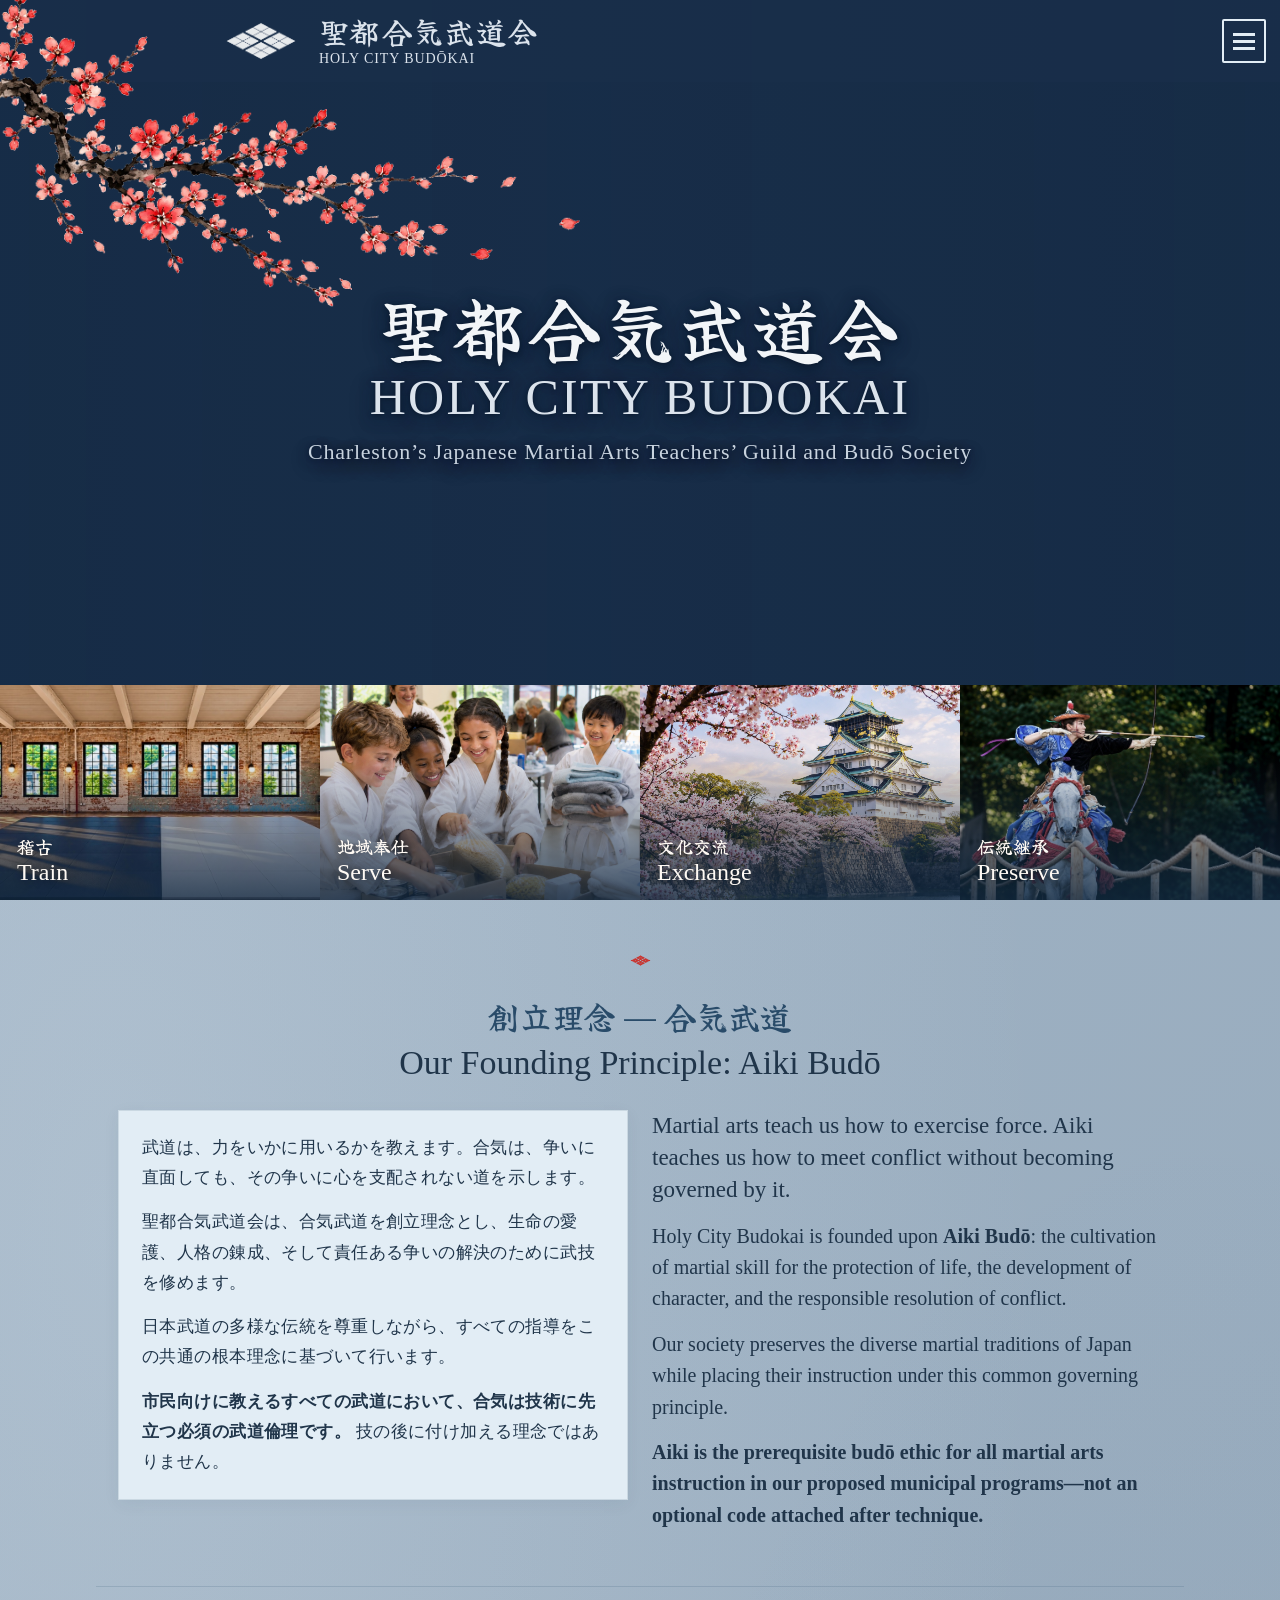
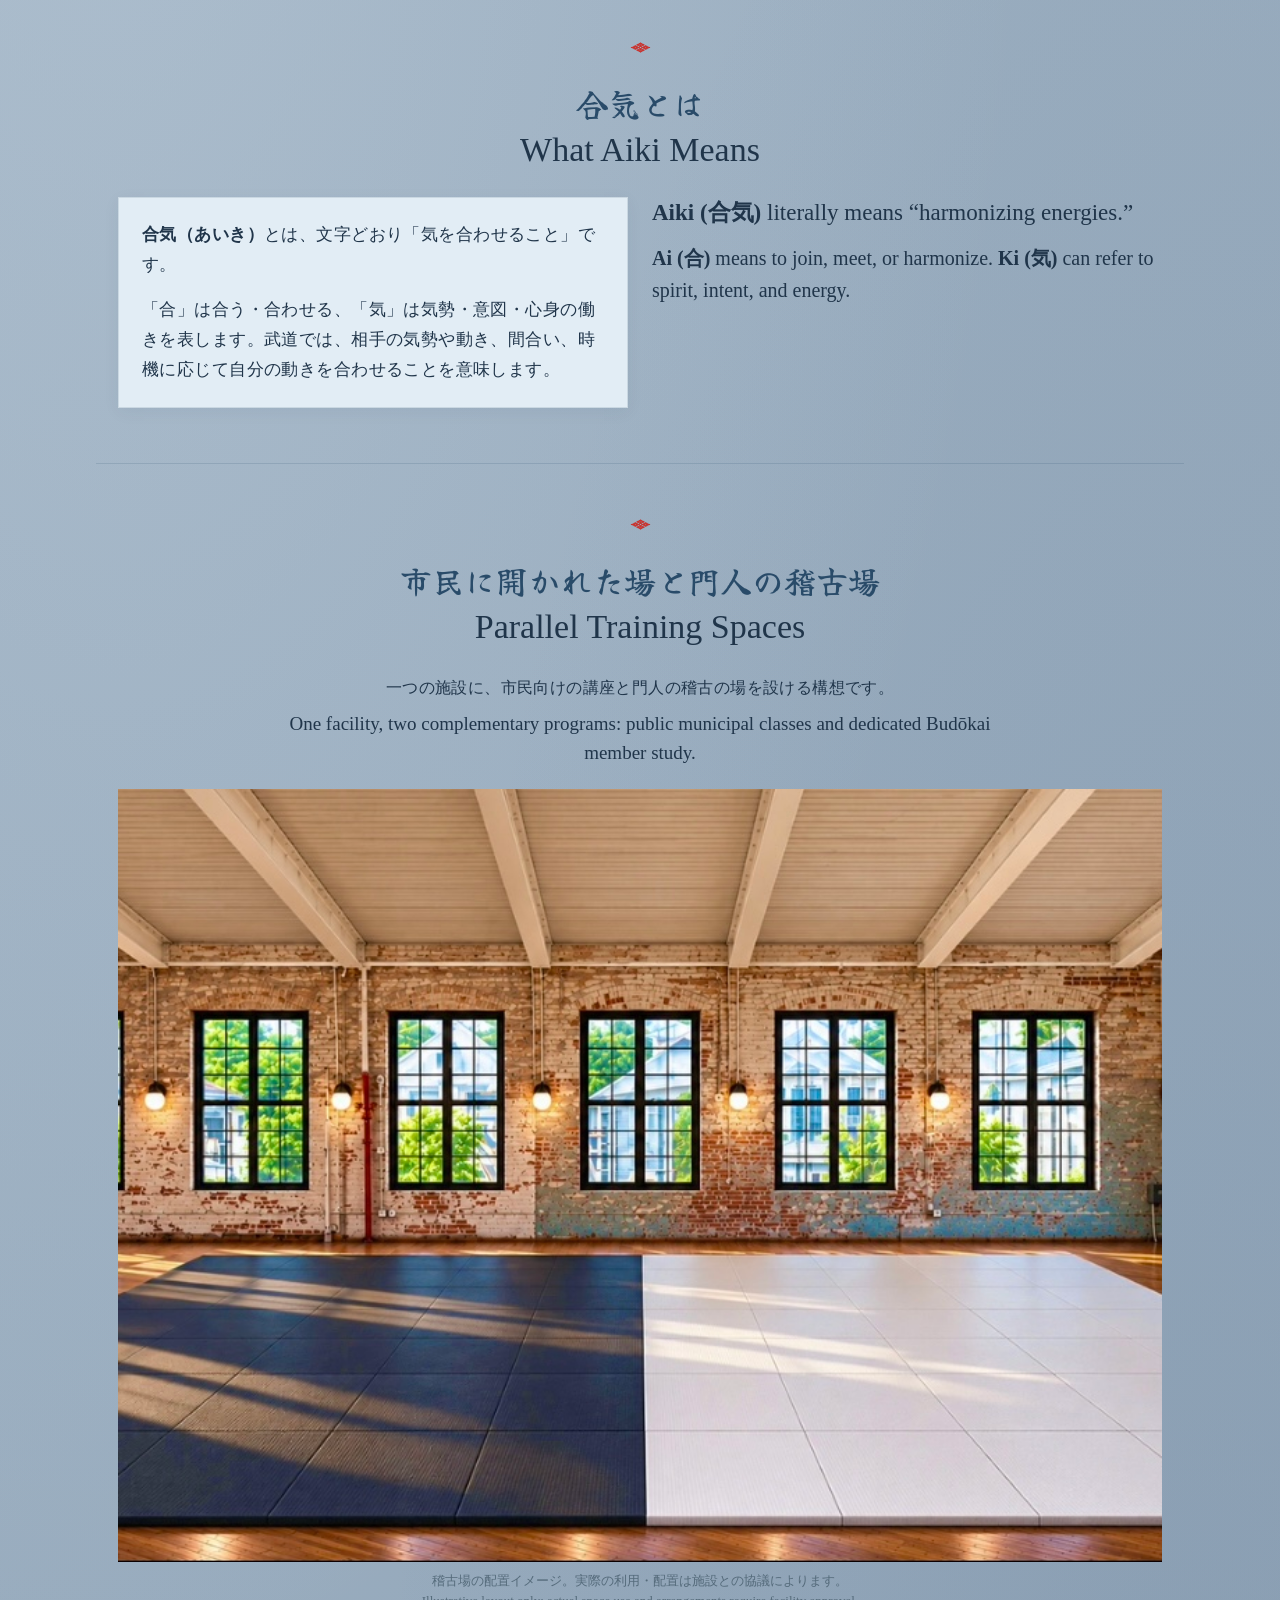
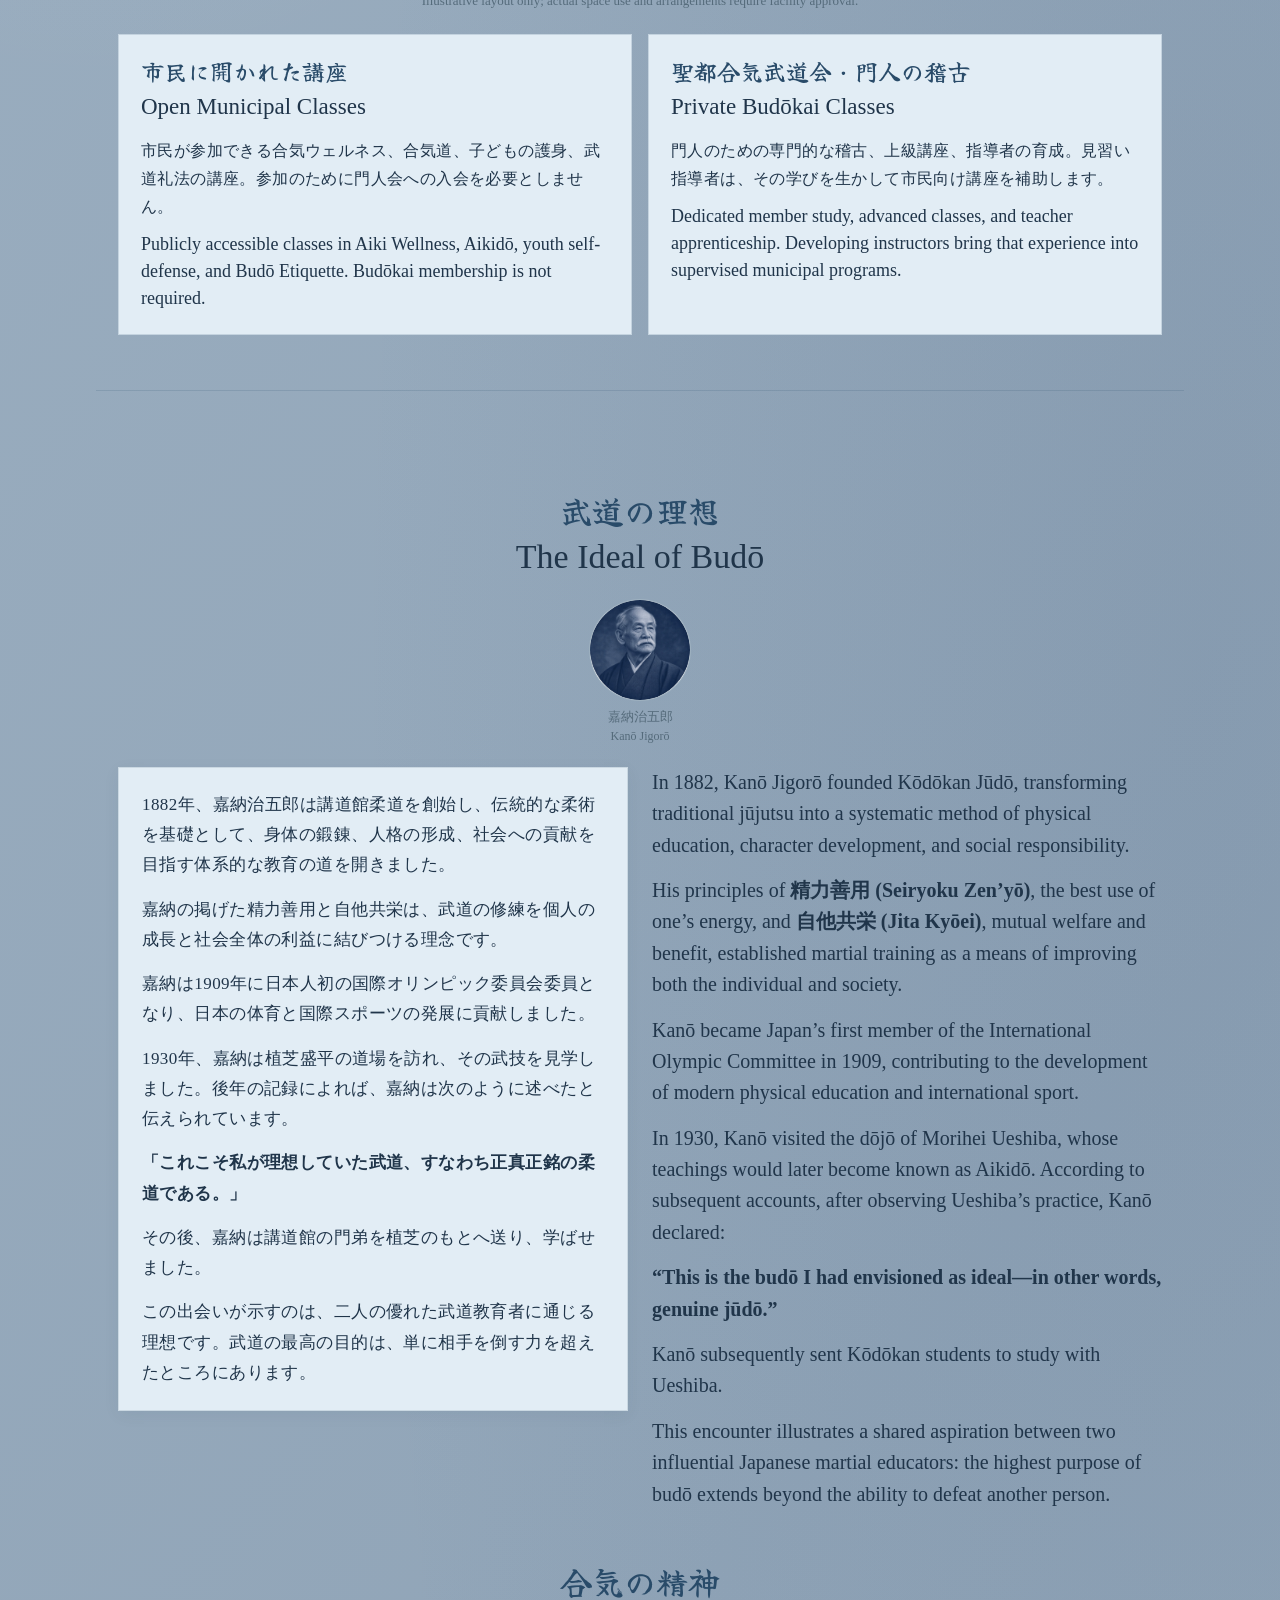
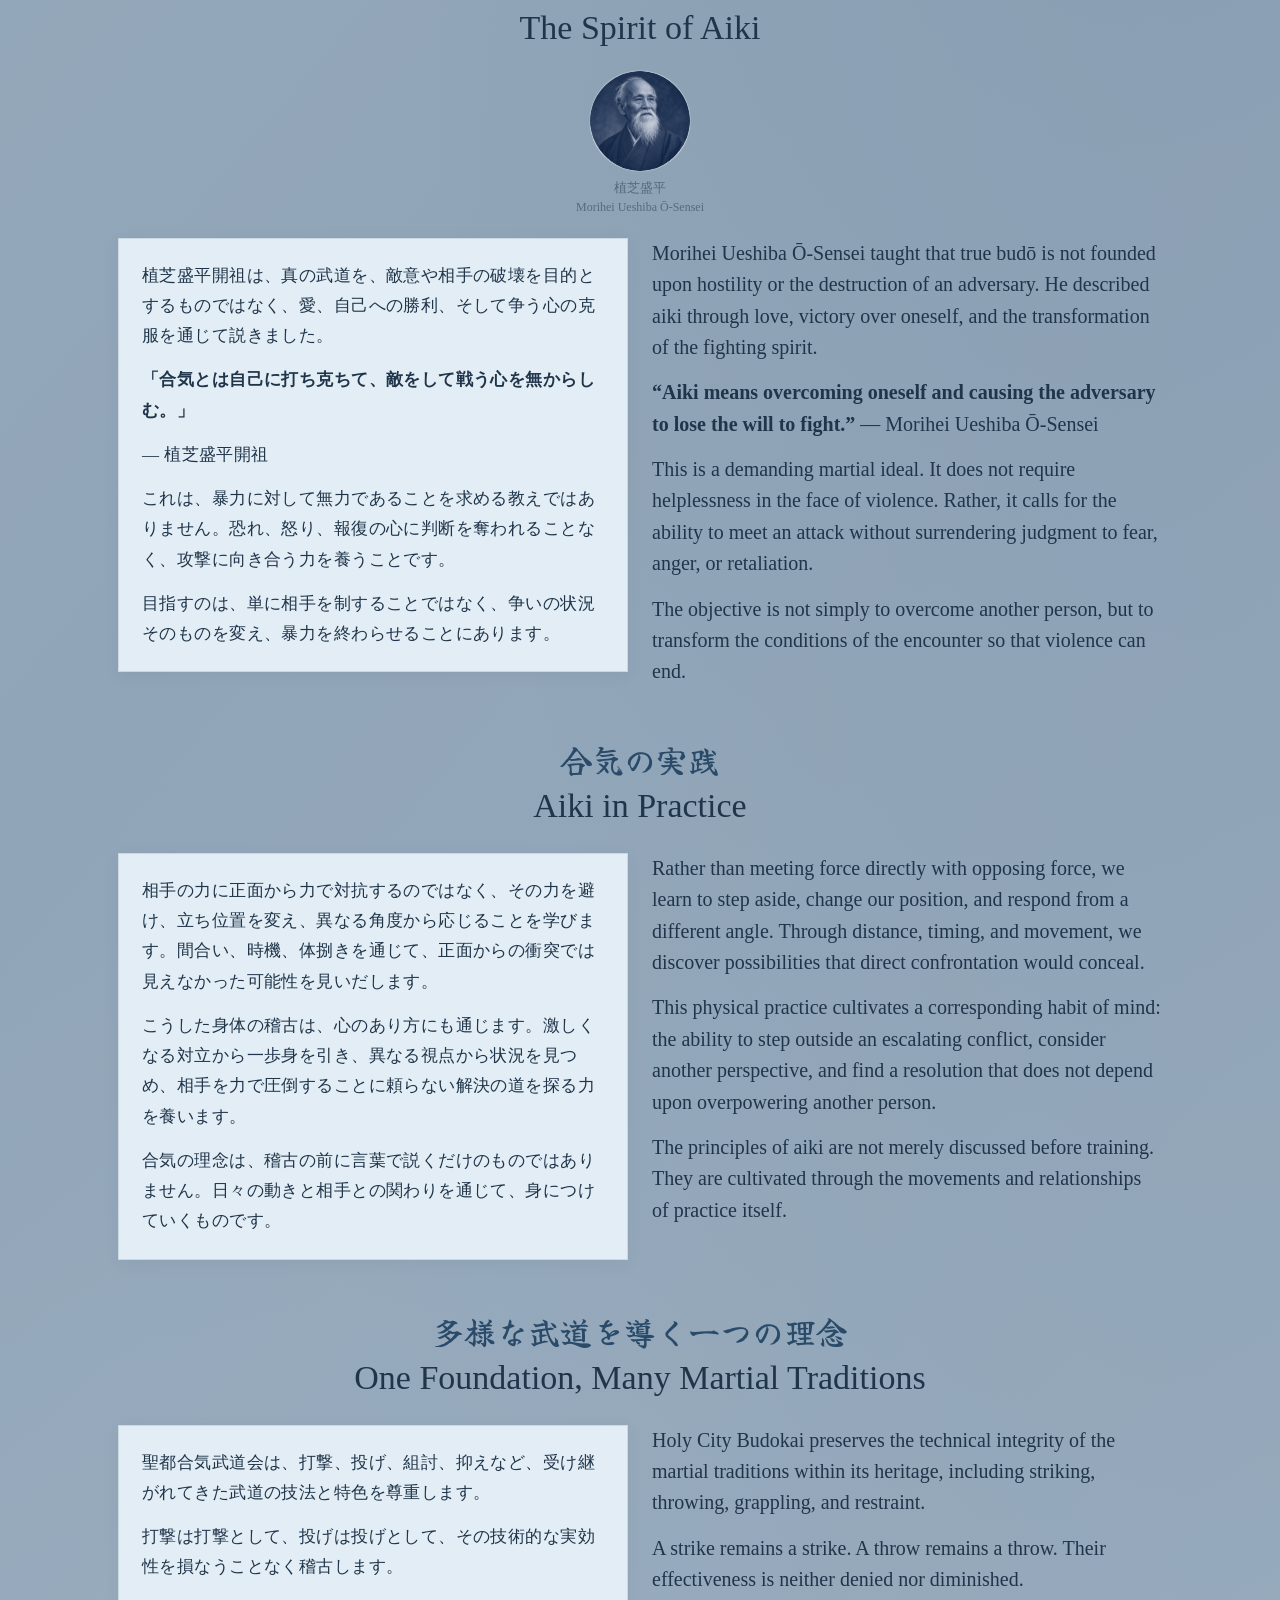
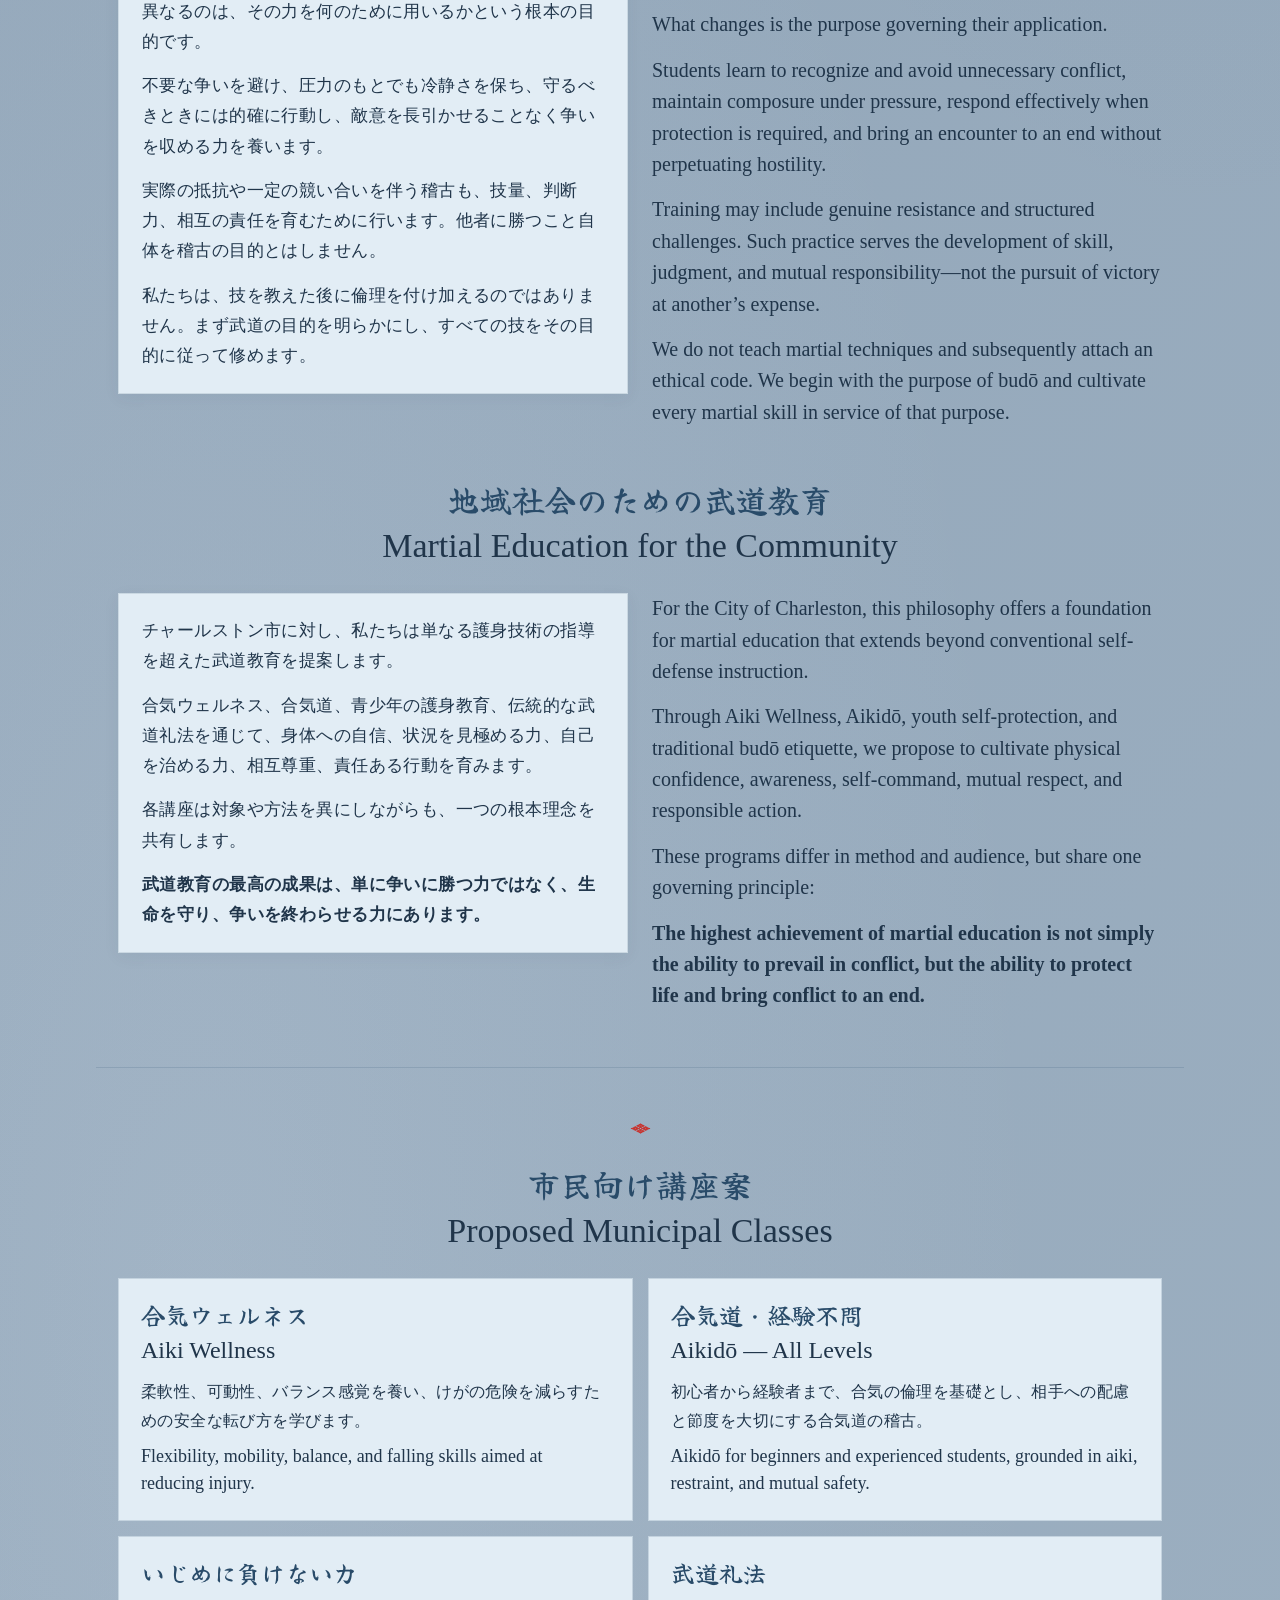
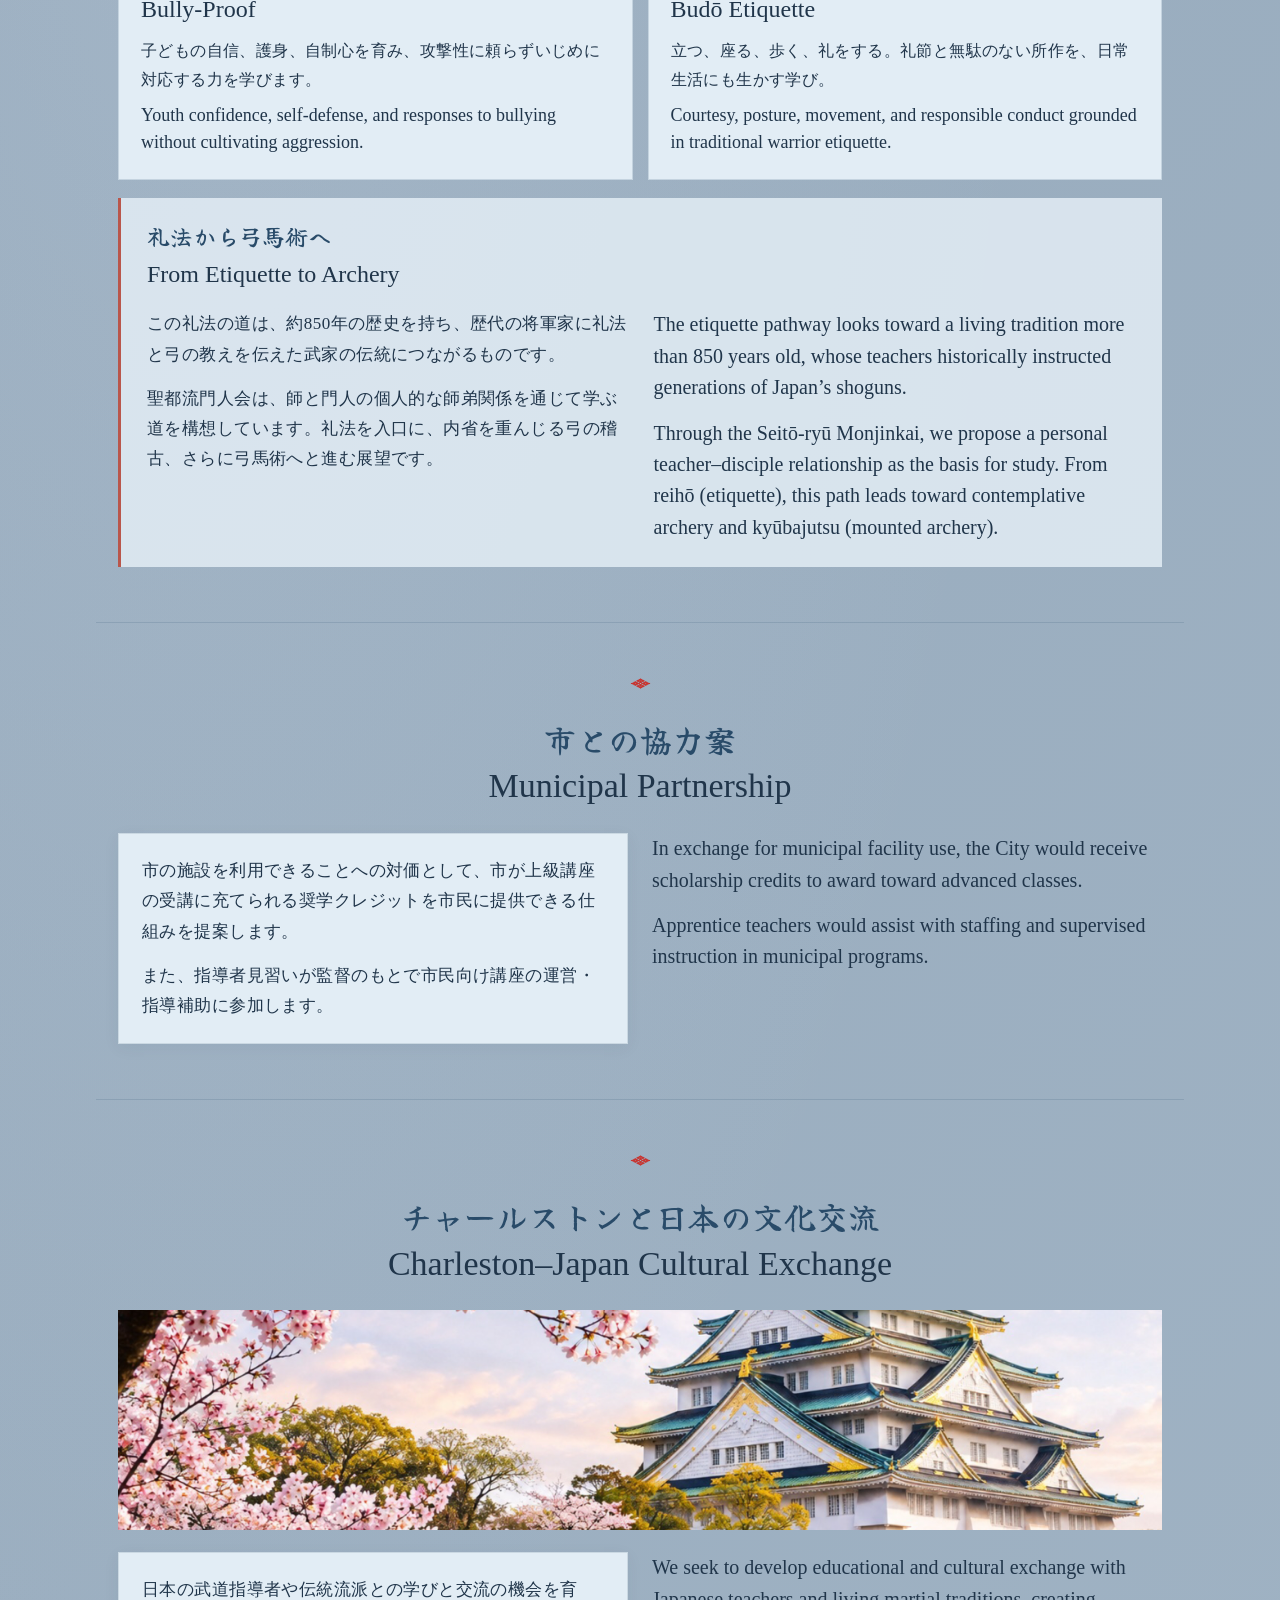
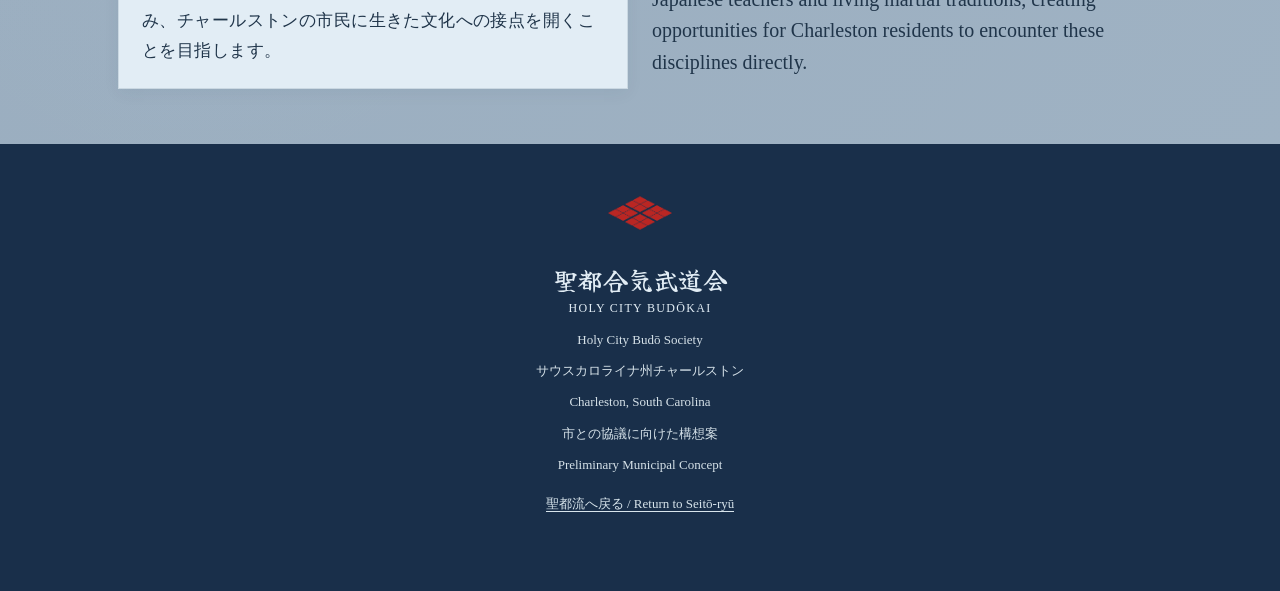
==== commit 040641b1: "Update Budokai.html" ====
--- a/Budokai.html
+++ b/Budokai.html
@@ -979,8 +979,8 @@
           <p>「合」は合う・合わせる、「気」は気勢・意図・心身の働きを表します。武道では、相手の気勢や動き、間合い、時機に応じて自分の動きを合わせることを意味します。</p>
         </div>
         <div class="bk-en">
-          <p class="bk-ethic-lead"><strong>Aiki (合気)</strong> literally means “matching or harmonizing ki.”</p>
-          <p><strong>Ai (合)</strong> means to join, meet, or harmonize. <strong>Ki (気)</strong> can refer to spirit, intent, energy, or disposition. In martial practice, aiki involves attuning to another person’s intent, movement, and timing, so that force can be guided or redirected rather than simply opposed.</p>
+          <p class="bk-ethic-lead"><strong>Aiki (合気)</strong> literally means “harmonizing energies.”</p>
+          <p><strong>Ai (合)</strong> means to join, meet, or harmonize. <strong>Ki (気)</strong> can refer to spirit, intent, and energy.</p>
         </div>
       </div>
     </section>
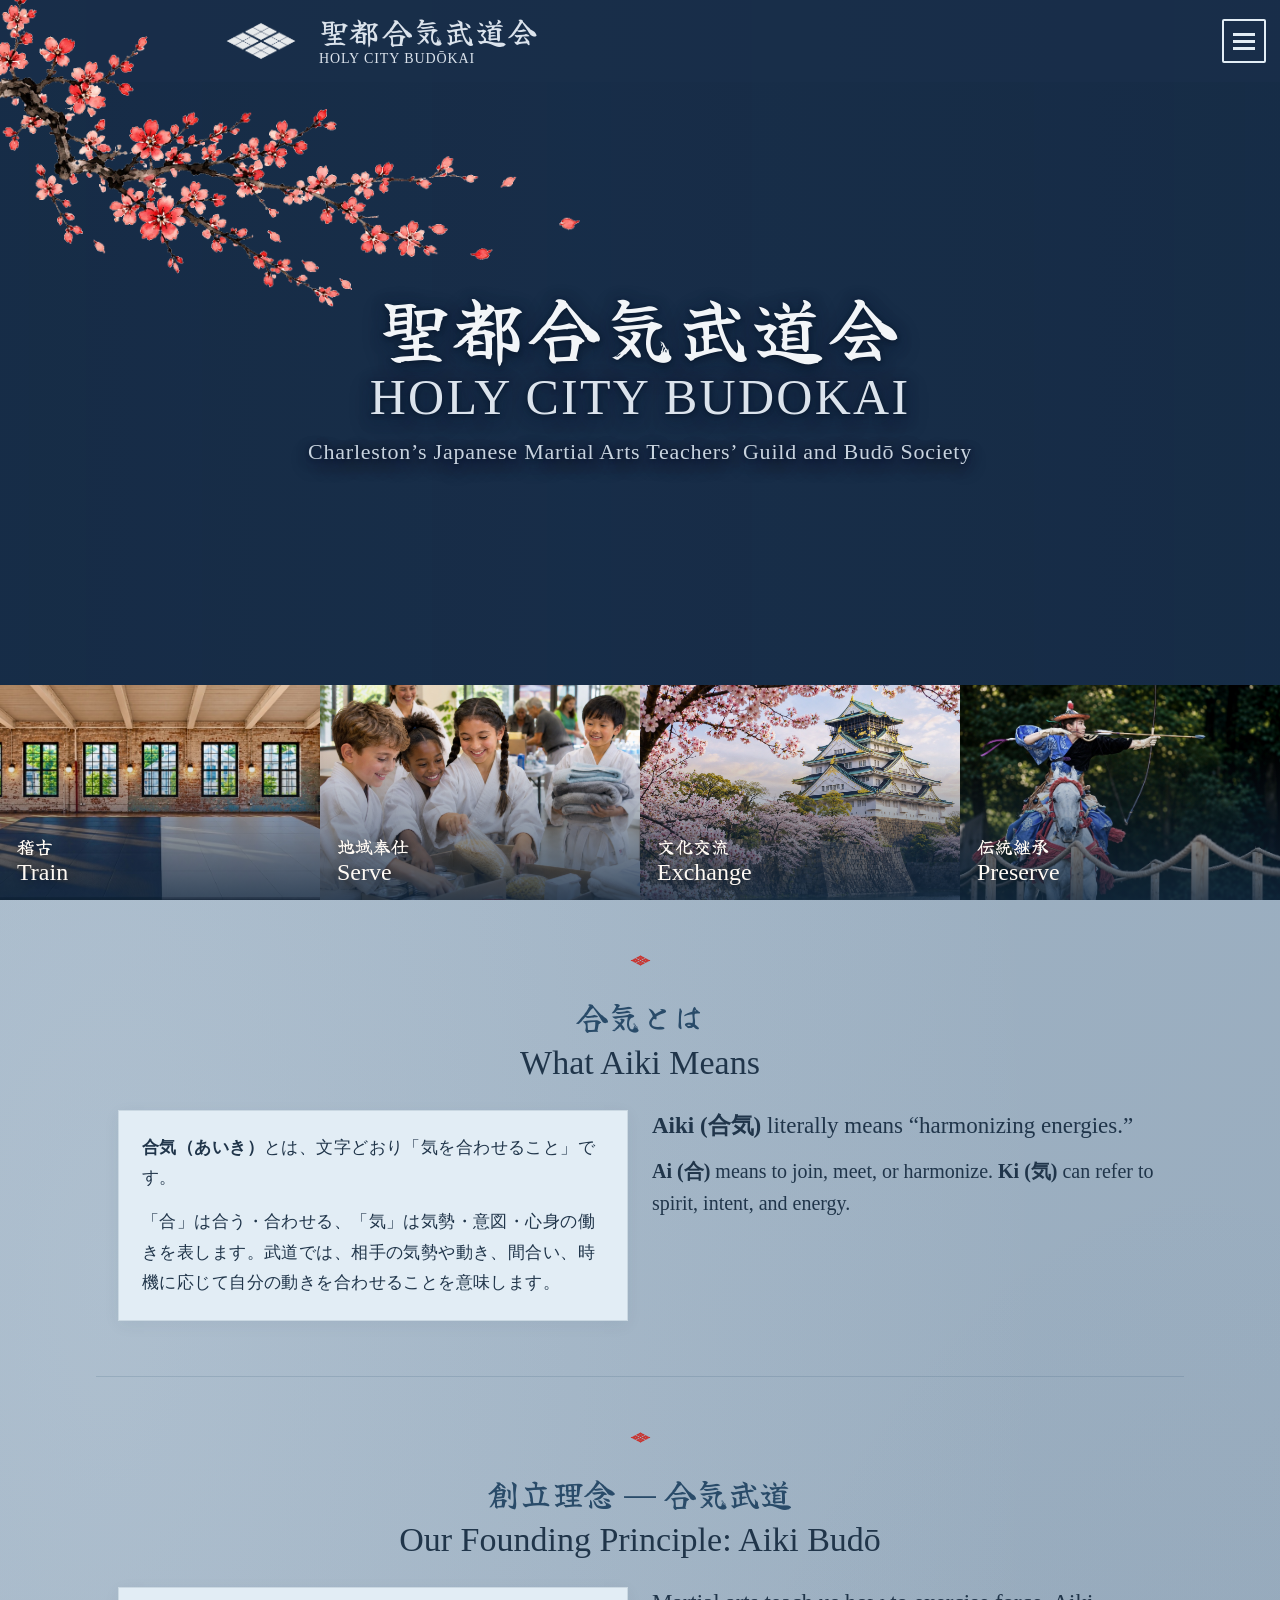
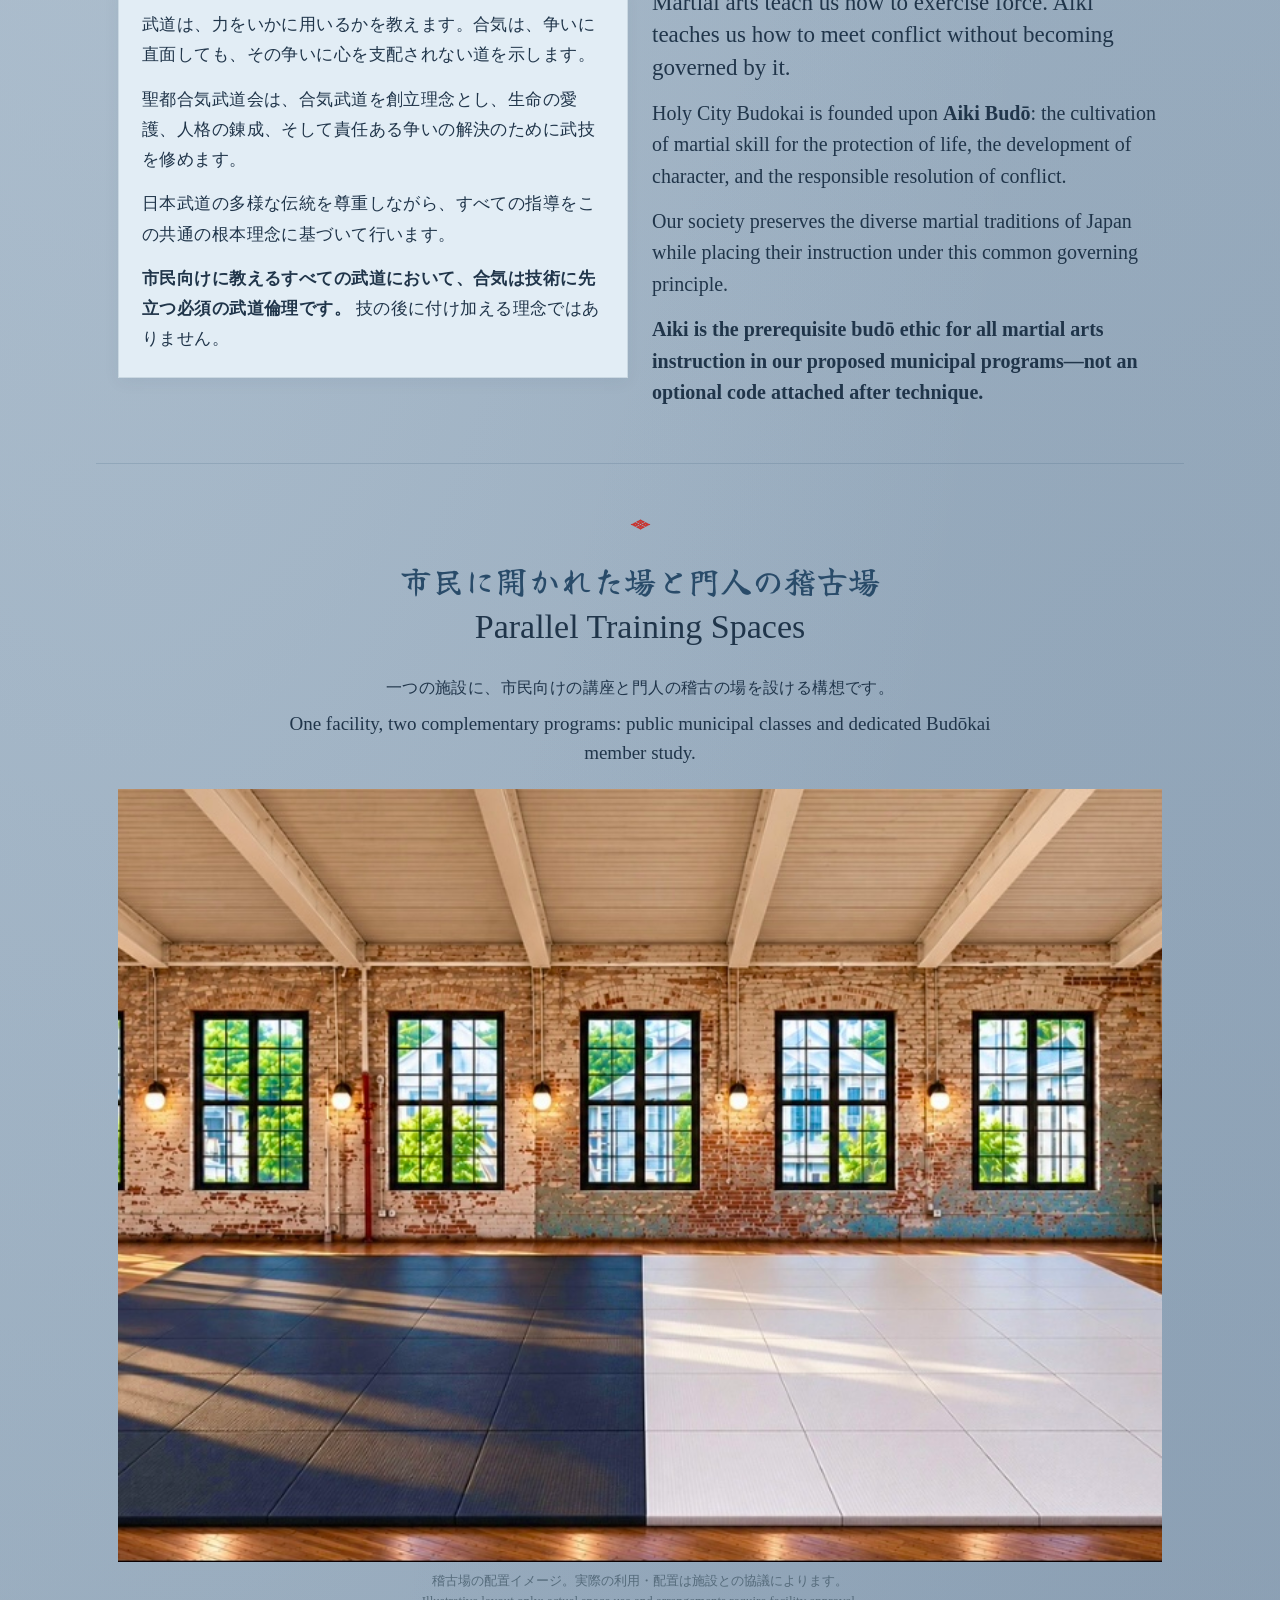
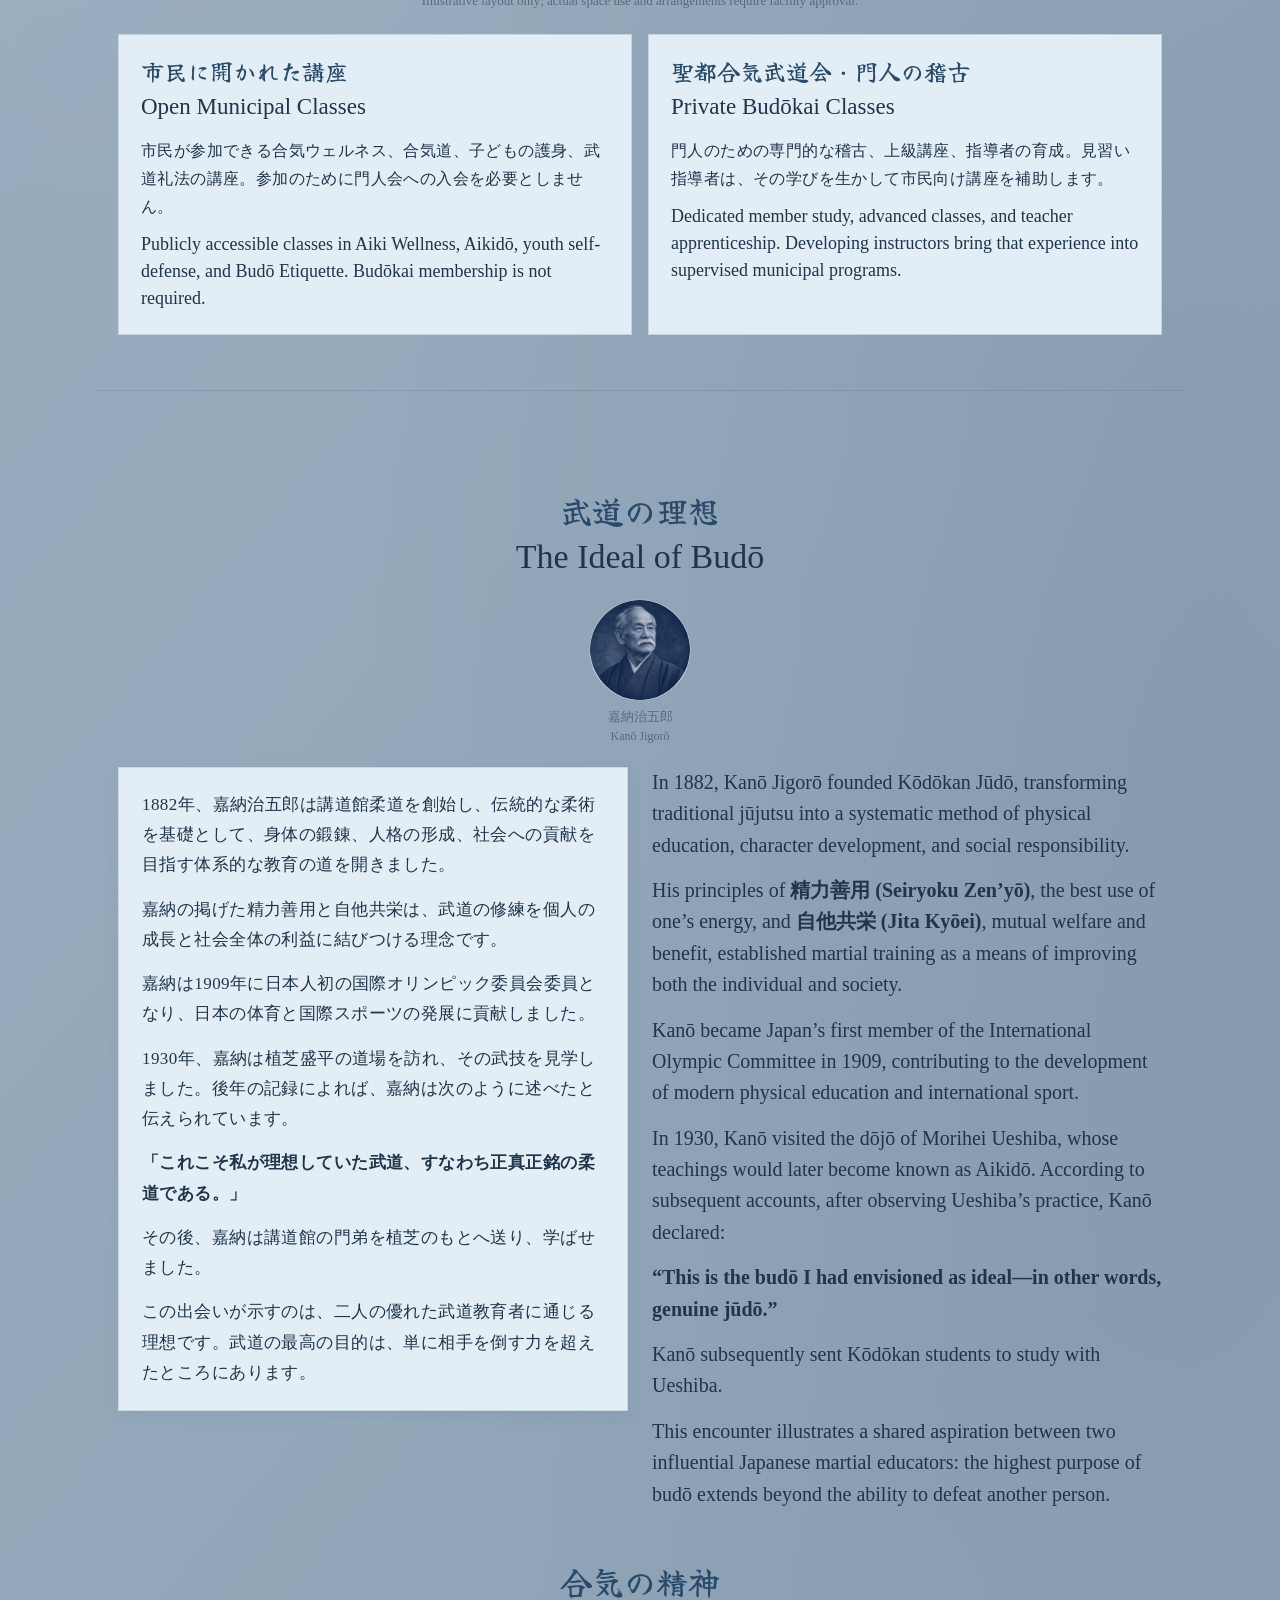
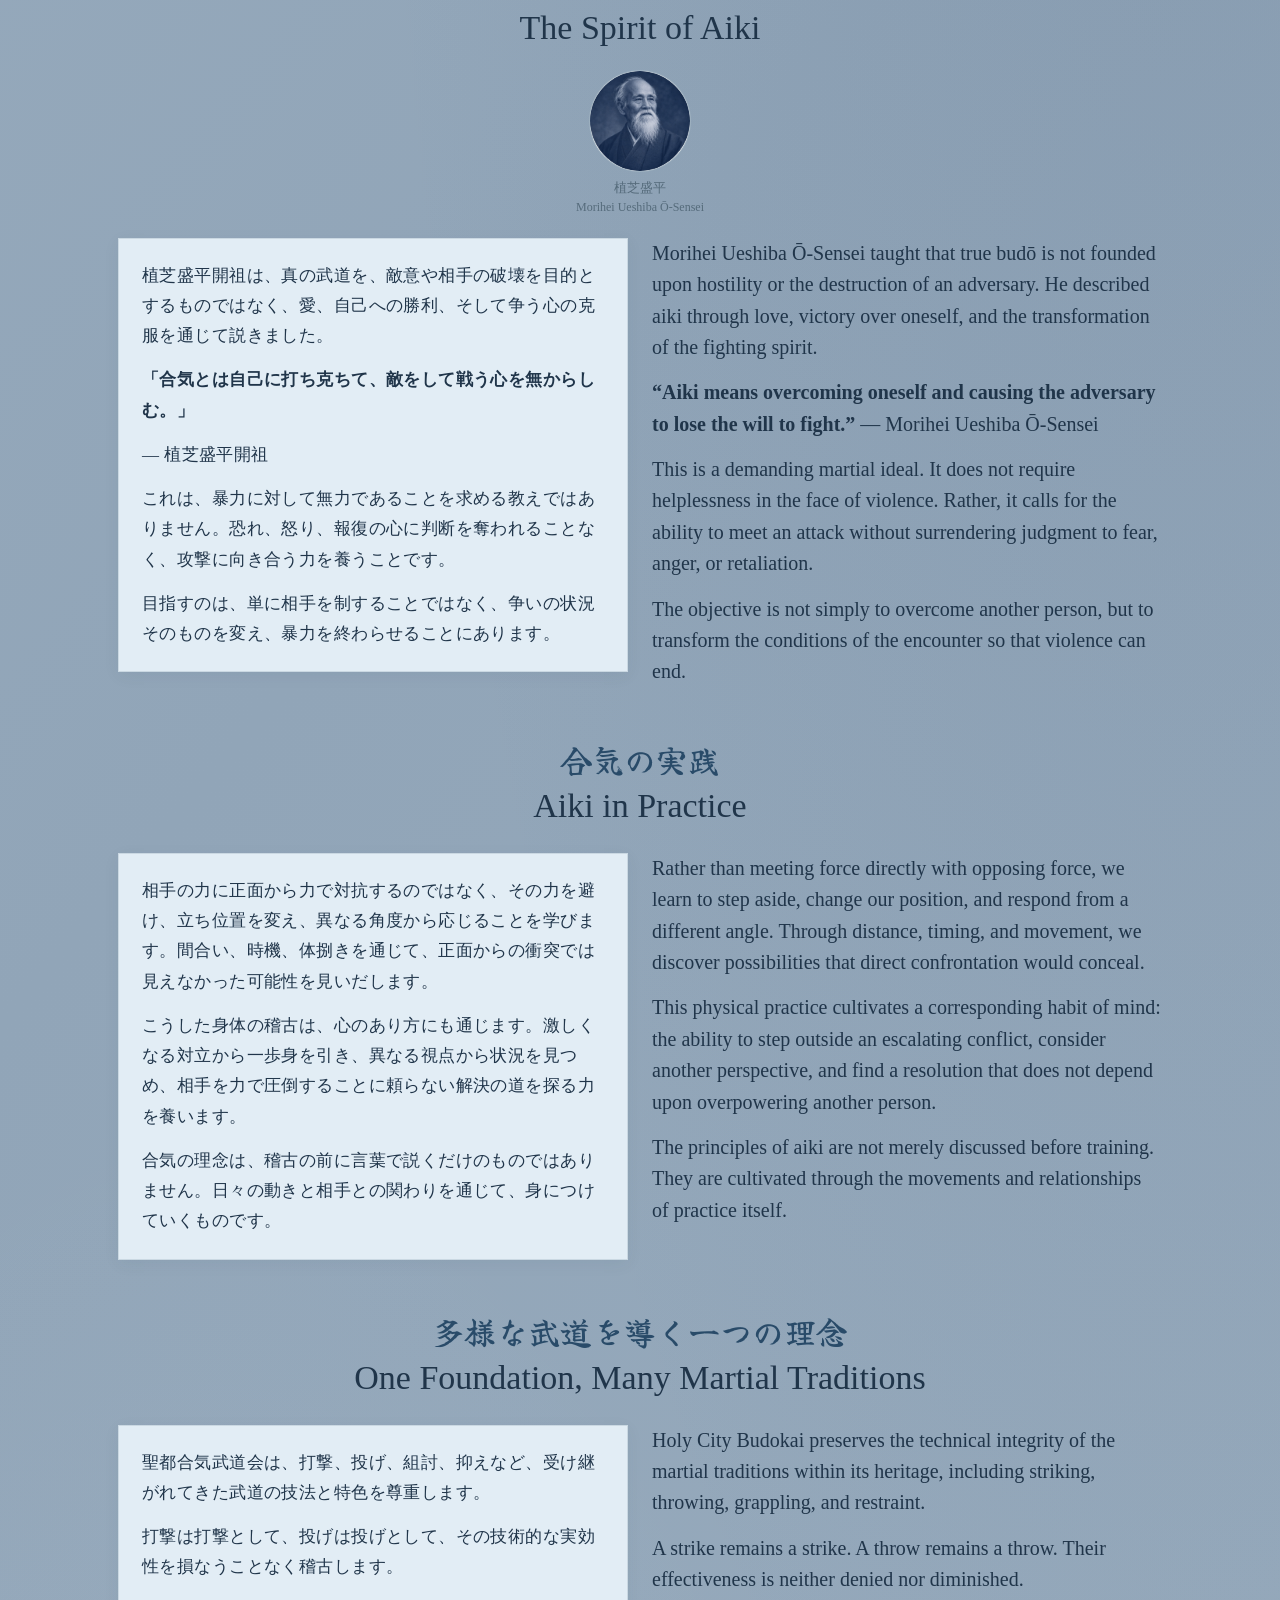
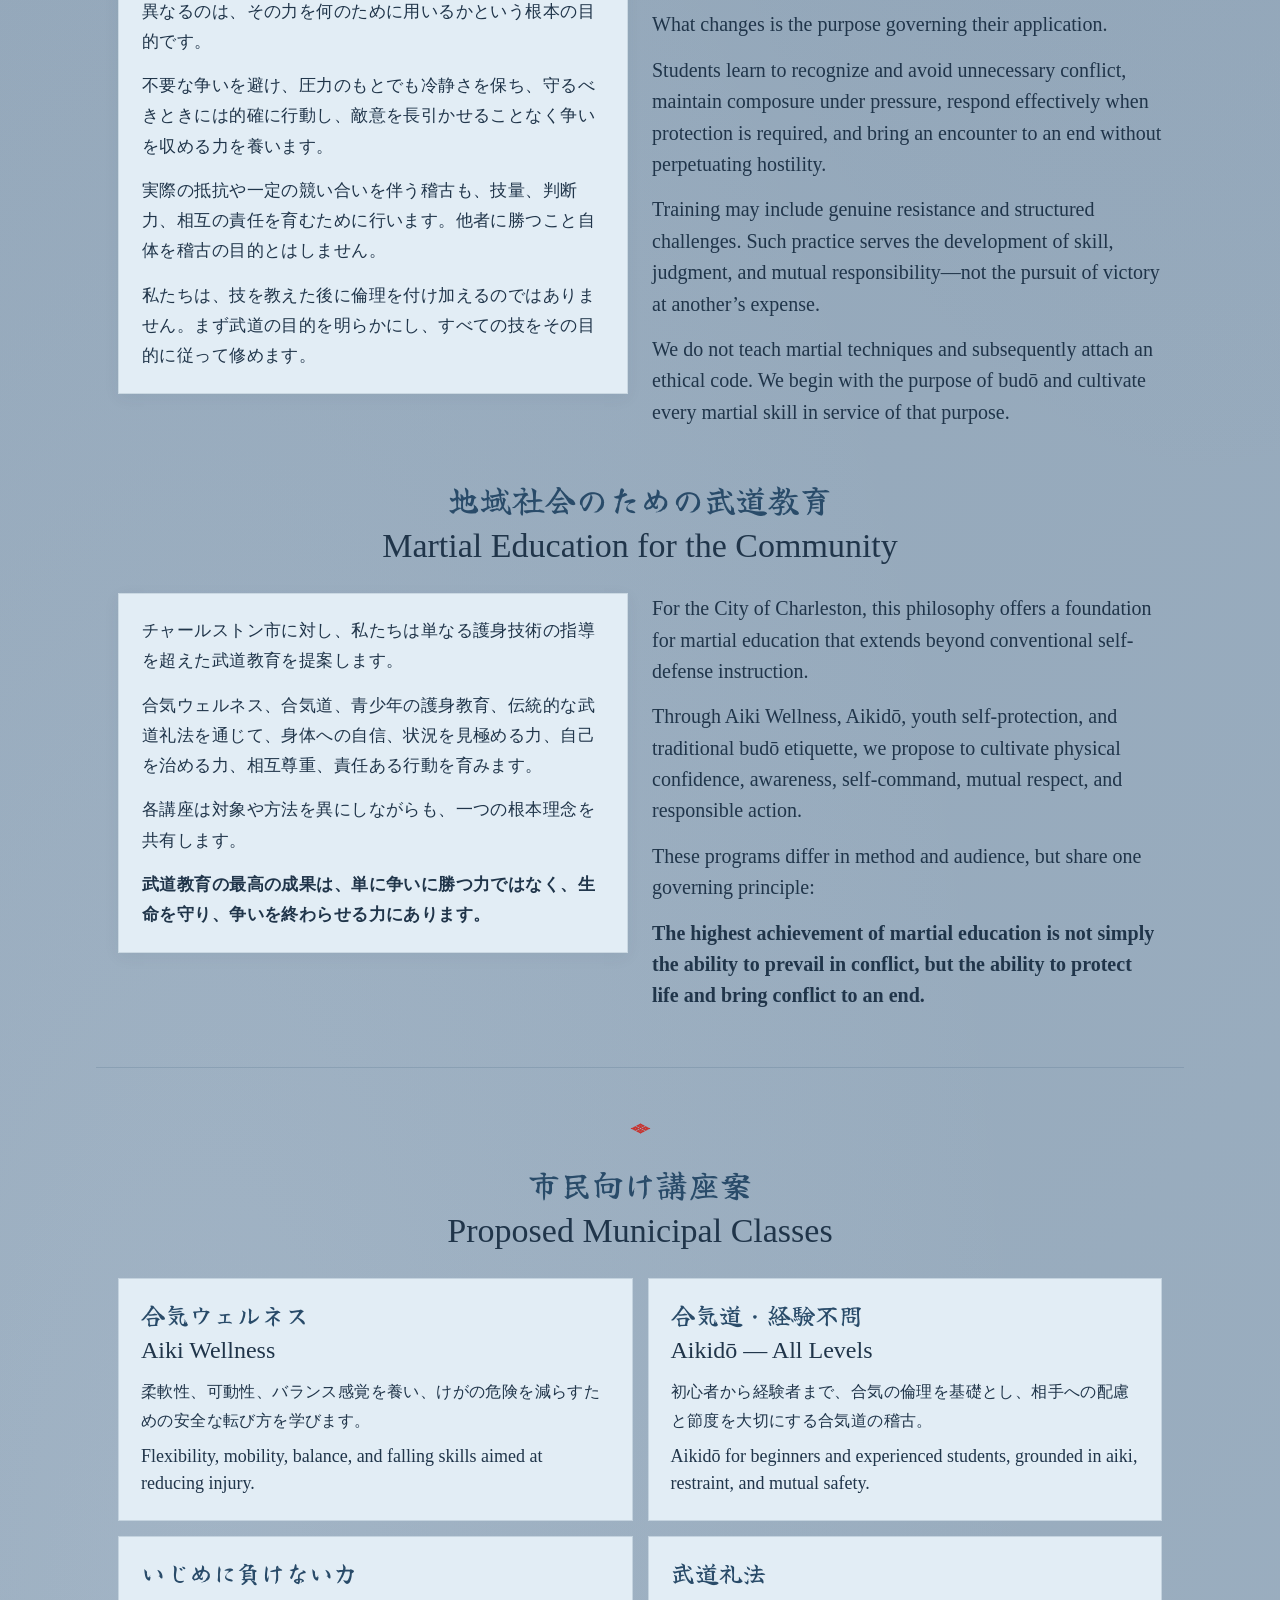
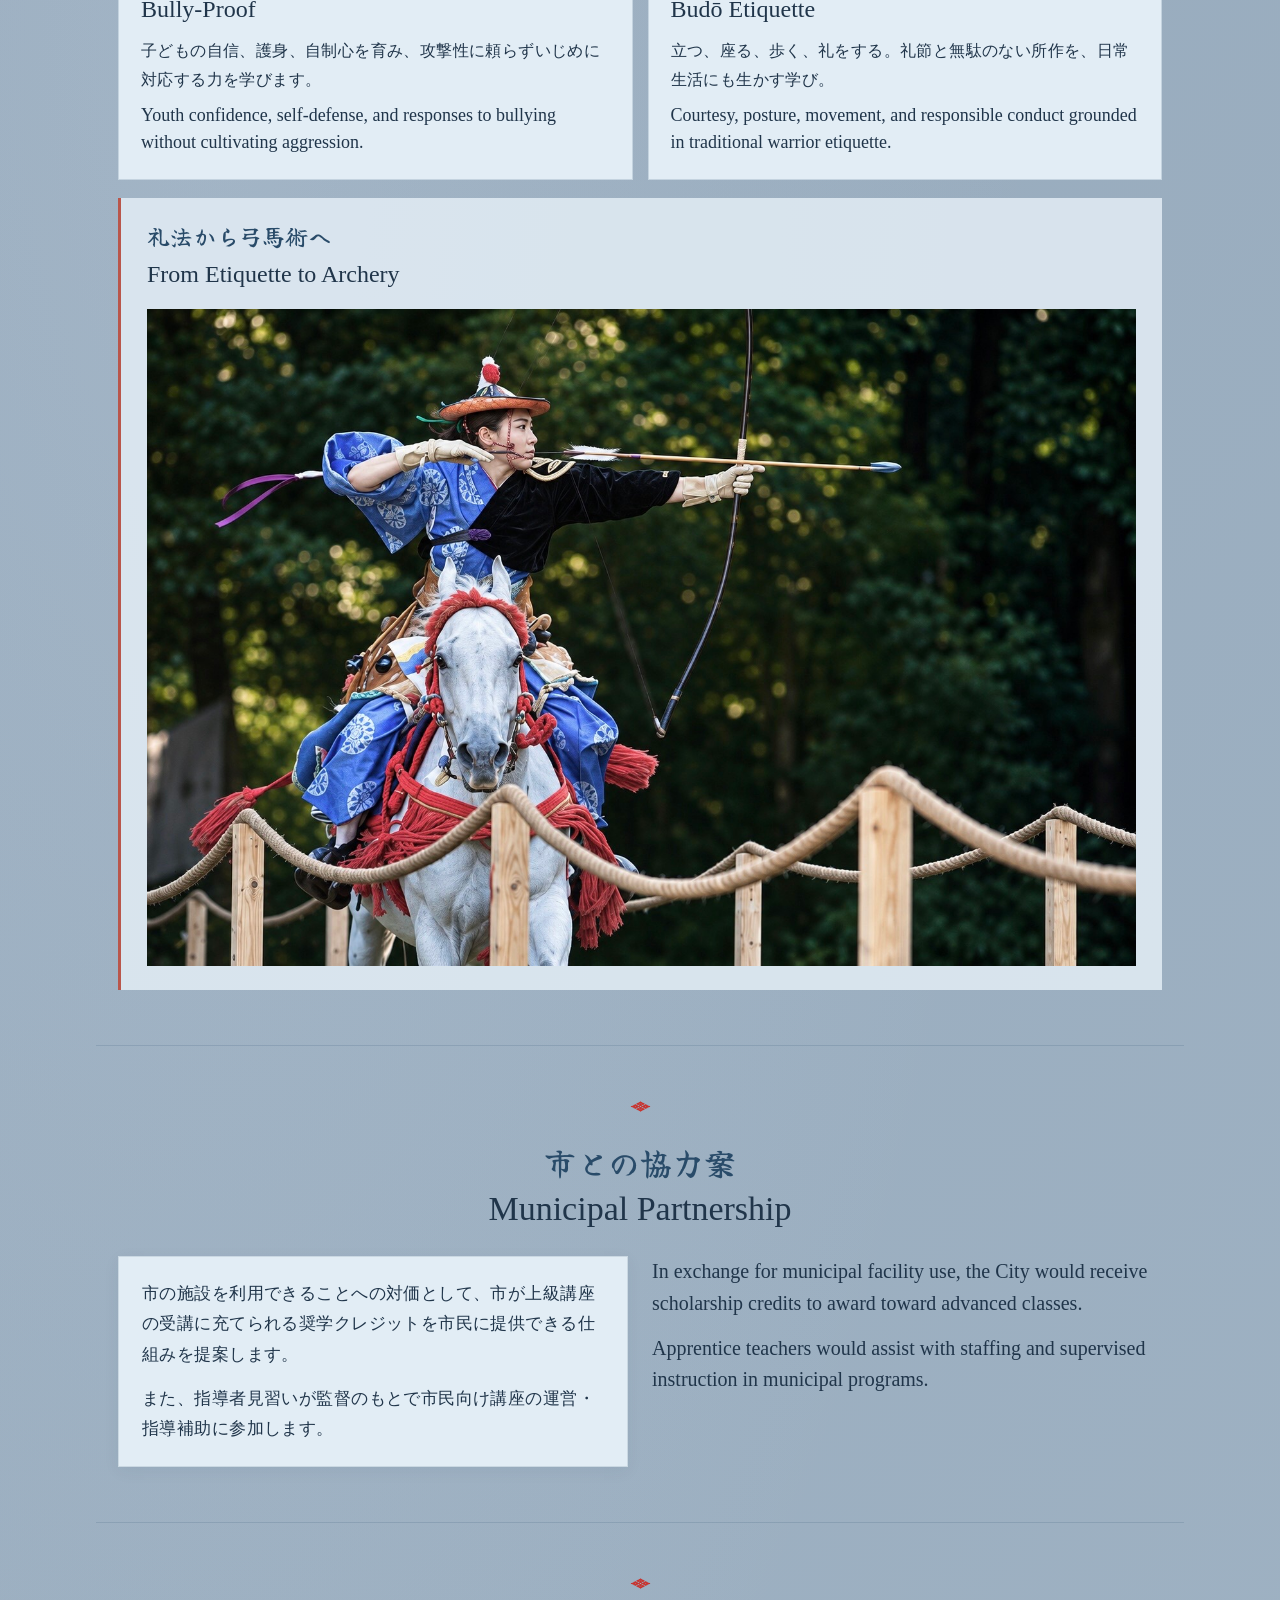
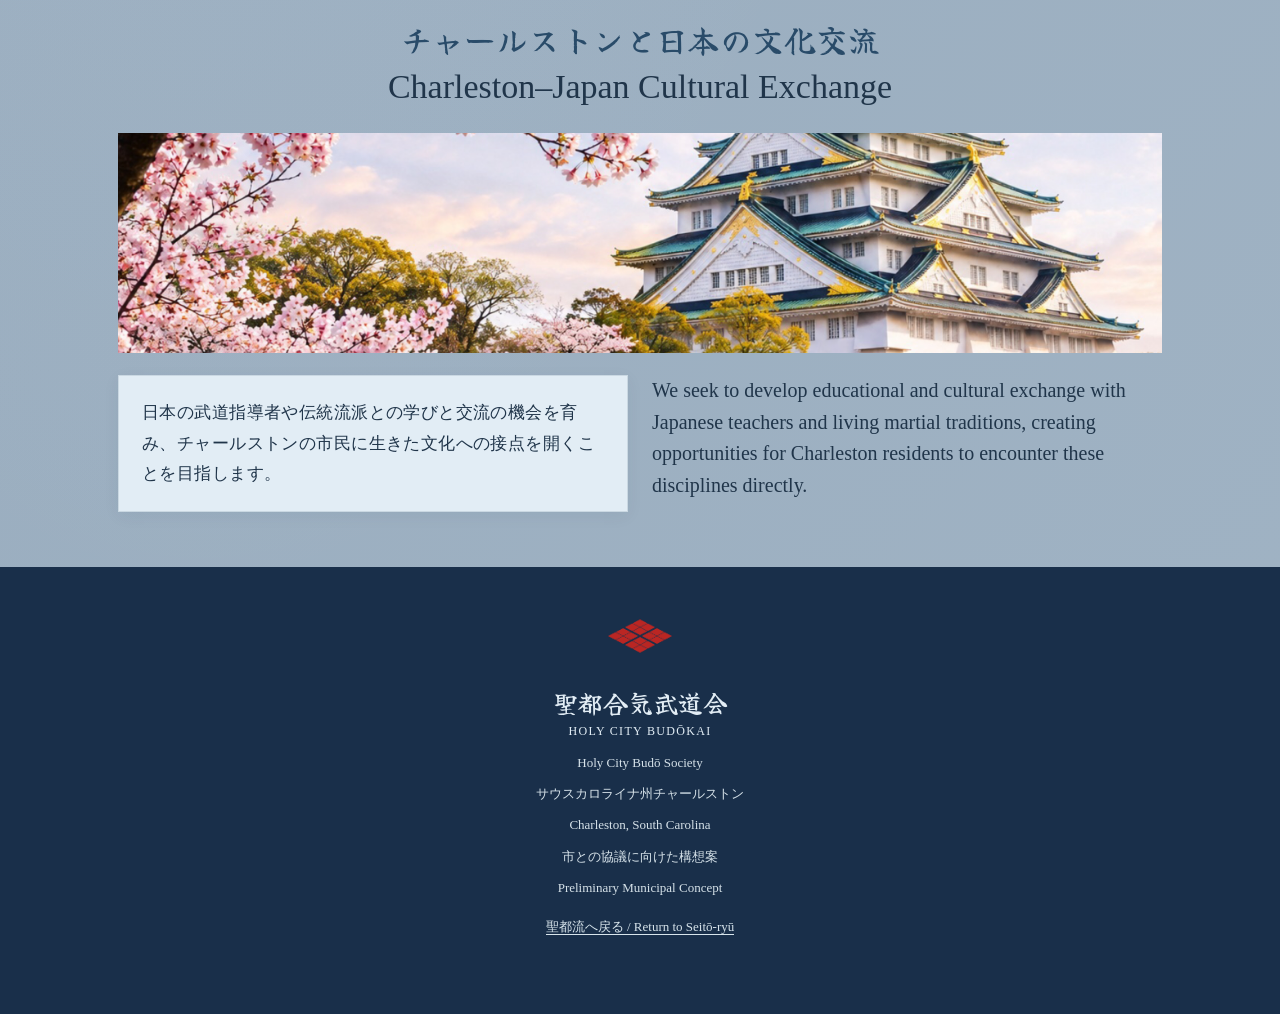
==== commit f092be13: "Update Budokai.html" ====
--- a/Budokai.html
+++ b/Budokai.html
@@ -3,7 +3,6 @@
 <html lang="en" translate="no" class="notranslate">
 <head>
   <meta charset="utf-8">
-  <!-- This page is intentionally bilingual; do not machine-translate it. -->
   <meta name="google" content="notranslate">
   <meta name="googlebot" content="notranslate">
   <meta name="viewport" content="width=device-width, initial-scale=1, viewport-fit=cover">
@@ -14,7 +13,6 @@
   <link href="https://fonts.googleapis.com/css2?family=Yuji+Syuku&display=swap" rel="stylesheet">
 
   <style>
-    /* INDEPENDENT BUDŌKAI PAGE — ALL CSS INLINE */
     :root {
       --paper:#98abbd;
       --folio:#e2edf5;
@@ -27,7 +25,6 @@
       --silver:#dbe3ec;
       --silver-bright:#f2f5f8;
       --silver-muted:#c8d3df;
-
       --hero-overlay-left:.12;
       --hero-overlay-middle:.16;
       --hero-overlay-right:.12;
@@ -39,6 +36,7 @@
 
     *,*::before,*::after { box-sizing:border-box; }
     html { scroll-behavior:smooth; }
+
     body {
       margin:0;
       background-color:var(--paper);
@@ -51,12 +49,14 @@
       font-family:"Bodoni 72",Baskerville,"Iowan Old Style","Times New Roman",serif;
       line-height:1.48;
     }
+
     img { display:block; max-width:100%; }
     button { font:inherit; }
     main { overflow-x:clip; }
     a { color:inherit; }
 
     /* HEADER */
+
     .site-header {
       position:sticky;
       top:0;
@@ -75,9 +75,11 @@
       isolation:isolate;
       transition:background-color .5s ease;
     }
+
     .site-header.is-scrolled {
       background-color:rgba(25,47,74,.50);
     }
+
     .header-blossom {
       position:absolute;
       z-index:4;
@@ -91,9 +93,11 @@
       opacity:1;
       transition:opacity .5s ease;
     }
+
     .site-header.is-scrolled .header-blossom {
       opacity:1;
     }
+
     .brand {
       position:relative;
       z-index:2;
@@ -104,13 +108,19 @@
       margin-left:56px;
       text-decoration:none;
     }
+
     .brand .mon {
       width:64px;
       flex:0 0 auto;
       transform:translateX(7px);
       filter:brightness(0) invert(1);
     }
-    .brand-stack { min-width:0; line-height:1; }
+
+    .brand-stack {
+      min-width:0;
+      line-height:1;
+    }
+
     .brand-stack .jp {
       display:block;
       margin-bottom:5px;
@@ -120,12 +130,14 @@
       letter-spacing:.045em;
       white-space:nowrap;
     }
+
     .brand-stack .romaji {
       display:block;
       font-size:11.5px;
       letter-spacing:.065em;
       white-space:nowrap;
     }
+
     .menu {
       position:relative;
       z-index:3;
@@ -142,11 +154,13 @@
       gap:4px;
       cursor:pointer;
     }
+
     .menu span {
       width:20px;
       height:3px;
       background:var(--folio);
     }
+
     .menu:focus-visible,
     .photo-tile:focus-visible,
     .bk-back:focus-visible {
@@ -155,6 +169,7 @@
     }
 
     /* HERO */
+
     .bk-hero {
       position:relative;
       isolation:isolate;
@@ -170,6 +185,7 @@
       --hero-zoom:1.22;
       --hero-parallax-travel:.055;
     }
+
     .bk-hero-photo {
       position:absolute;
       z-index:0;
@@ -183,6 +199,7 @@
       will-change:transform;
       filter:saturate(.88) hue-rotate(6deg) brightness(.94) contrast(1.06);
     }
+
     .bk-hero::before {
       content:"";
       position:absolute;
@@ -196,11 +213,13 @@
         rgba(9,26,47,var(--hero-overlay-right)) 100%
       );
     }
+
     .bk-hero-inner {
       position:relative;
       z-index:2;
       width:min(100%,880px);
     }
+
     .bk-hero h1 {
       margin:0;
       font-family:var(--brush);
@@ -214,6 +233,7 @@
         0 4px 14px rgba(10,24,45,.72),
         0 8px 24px rgba(10,24,45,.38);
     }
+
     .bk-hero-en {
       margin:0 auto;
       max-width:100%;
@@ -229,6 +249,7 @@
         0 4px 14px rgba(10,24,45,.72),
         0 8px 24px rgba(10,24,45,.38);
     }
+
     .bk-hero-subtitle {
       max-width:760px;
       margin:12px auto 0;
@@ -243,7 +264,8 @@
         0 7px 20px rgba(10,24,45,.45);
     }
 
-    /* PHOTO PATHWAYS */
+    /* FOUR PHOTO PATHWAYS */
+
     .photo-pathways {
       display:grid;
       grid-template-columns:repeat(4,minmax(0,1fr));
@@ -253,6 +275,7 @@
       position:relative;
       z-index:1;
     }
+
     .photo-tile {
       position:relative;
       display:block;
@@ -262,6 +285,7 @@
       color:#fffaf4;
       isolation:isolate;
     }
+
     .photo-tile img {
       position:absolute;
       inset:0;
@@ -272,30 +296,39 @@
       z-index:-2;
       filter:saturate(.93) contrast(1.03);
     }
+
     .photo-tile:nth-child(1) img {
       filter:saturate(.92) brightness(.96) contrast(1.04);
     }
+
     .photo-tile:nth-child(2) img {
       filter:saturate(.96) brightness(.98) contrast(1.03);
     }
+
     .photo-tile:nth-child(3) img {
       filter:saturate(.92) hue-rotate(4deg) brightness(.96);
     }
+
     .photo-tile:nth-child(4) img {
       filter:saturate(.91) brightness(.97) contrast(1.04);
     }
+
     .photo-tile::before {
       content:"";
       position:absolute;
       inset:0;
       background:linear-gradient(
-        180deg,transparent 30%,rgba(17,40,64,.82) 100%
+        180deg,
+        transparent 30%,
+        rgba(17,40,64,.82) 100%
       );
       z-index:-1;
     }
+
     .photo-tile:hover img {
       transform:scale(1.045);
     }
+
     .tile-copy {
       position:absolute;
       left:17px;
@@ -303,15 +336,18 @@
       bottom:15px;
       text-shadow:0 1px 8px rgba(0,0,0,.45);
     }
+
     .tile-copy .jp {
       display:block;
       font:18px/1.35 var(--brush);
     }
+
     .tile-copy .en {
       display:block;
       font-size:24px;
       line-height:1.1;
     }
+
     .photo-disclaimer {
       max-width:var(--reader-max);
       margin:10px auto 0;
@@ -322,23 +358,28 @@
     }
 
     /* CONTENT SECTIONS */
+
     .bk-section {
       width:min(100%,var(--reader-max));
       margin:0 auto;
       padding:48px 22px 55px;
       scroll-margin-top:calc(var(--header-h) + 20px);
     }
+
     .bk-section + .bk-section {
       border-top:1px solid rgba(40,79,104,.16);
     }
+
     .bk-heading {
       margin:0 0 26px;
       text-align:center;
     }
+
     .bk-mark {
       width:25px;
       margin:0 auto 22px;
     }
+
     .bk-heading-jp {
       display:block;
       color:var(--indigo-mid);
@@ -347,18 +388,21 @@
       font-weight:400;
       line-height:1.35;
     }
+
     .bk-heading-en {
       margin:5px 0 0;
       font-size:clamp(24px,4.6vw,34px);
       line-height:1.2;
       font-weight:400;
     }
+
     .bk-pair {
       display:grid;
       grid-template-columns:minmax(0,1fr) minmax(0,1fr);
       gap:24px;
       align-items:start;
     }
+
     .bk-jp {
       writing-mode:horizontal-tb;
       font-family:var(--jp-body);
@@ -368,19 +412,24 @@
       text-align:left;
       overflow-wrap:anywhere;
     }
-    .bk-jp p,.bk-en p {
+
+    .bk-jp p,
+    .bk-en p {
       margin:0 0 14px;
     }
+
     .bk-jp p:last-child,
     .bk-en p:last-child {
       margin-bottom:0;
     }
+
     .bk-en {
       font-size:20px;
       line-height:1.57;
     }
 
     /* HORIZONTAL JAPANESE FOLIOS */
+
     .bk-jp-folio {
       writing-mode:horizontal-tb;
       text-orientation:mixed;
@@ -398,21 +447,26 @@
       border:1px solid rgba(40,79,104,.13);
       box-shadow:0 4px 16px rgba(25,47,74,.055);
     }
+
     .bk-jp-folio p {
       margin:0 0 14px;
     }
+
     .bk-jp-folio p:last-child {
       margin-bottom:0;
     }
+
     .bk-ethic-lead {
       font-size:23px;
       line-height:1.4;
     }
+
     .bk-ethic-statement {
       font-weight:600;
     }
 
     /* HISTORICAL PORTRAITS */
+
     .bk-profile {
       display:flex;
       flex-direction:column;
@@ -422,6 +476,7 @@
       text-align:center;
       width:150px;
     }
+
     .bk-profile-frame {
       position:relative;
       display:grid;
@@ -435,6 +490,7 @@
       color:var(--indigo-mid);
       font:28px/1 var(--brush);
     }
+
     .bk-profile-frame img {
       position:absolute;
       inset:0;
@@ -444,12 +500,14 @@
       object-position:center 27%;
       filter:none;
     }
+
     .bk-profile figcaption {
       font-family:var(--jp-body);
       font-size:13px;
       line-height:1.35;
       color:var(--muted);
     }
+
     .bk-profile figcaption span {
       display:block;
       font-family:Georgia,serif;
@@ -458,32 +516,38 @@
     }
 
     /* MUNICIPAL CLASSES */
+
     .bk-cards {
       display:grid;
       grid-template-columns:repeat(2,minmax(0,1fr));
       gap:15px;
     }
+
     .bk-card {
       padding:20px 22px 23px;
       background:var(--folio);
       border:1px solid rgba(40,79,104,.16);
     }
+
     .bk-card h3 {
       margin:0;
       font-size:24px;
       font-weight:500;
       line-height:1.25;
     }
+
     .bk-card-jp {
       display:block;
       color:var(--indigo-mid);
       margin-bottom:5px;
       font:24px/1.32 var(--brush);
     }
+
     .bk-card .bk-jp {
       margin:13px 0 8px;
       font-size:16px;
     }
+
     .bk-card .bk-en {
       margin:0;
       font-size:18px;
@@ -491,6 +555,7 @@
     }
 
     /* HERITAGE */
+
     .bk-heritage {
       margin-top:18px;
       padding:24px 26px;
@@ -498,11 +563,13 @@
       background:rgba(226,237,245,.86);
       scroll-margin-top:calc(var(--header-h) + 20px);
     }
+
     .bk-heritage h3 {
       margin:0 0 17px;
       font-size:24px;
       font-weight:400;
     }
+
     .bk-heritage h3 span {
       display:block;
       color:var(--indigo-mid);
@@ -510,31 +577,43 @@
       font:23px/1.3 var(--brush);
     }
 
+    .bk-heritage-photo {
+      display:block;
+      width:100%;
+      height:auto;
+    }
+
     /* PARALLEL TRAINING SPACES */
+
     .bk-spaces-intro {
       max-width:710px;
       margin:0 auto 22px;
       text-align:center;
     }
+
     .bk-spaces-intro .bk-jp {
       font-size:16px;
       line-height:1.7;
       margin:0 0 9px;
       text-align:center;
     }
+
     .bk-spaces-intro .bk-en {
       margin:0;
       font-size:19px;
       line-height:1.5;
     }
+
     .bk-training-figure {
       margin:0 0 23px;
     }
+
     .bk-training-figure img {
       width:100%;
       height:auto;
       border:0;
     }
+
     .bk-training-figure figcaption {
       margin-top:9px;
       color:var(--muted);
@@ -542,69 +621,82 @@
       text-align:center;
       line-height:1.55;
     }
+
     .bk-training-figure figcaption span {
       display:block;
     }
+
     .bk-spaces {
       display:grid;
       grid-template-columns:repeat(2,minmax(0,1fr));
       gap:16px;
     }
+
     .bk-space {
       padding:22px;
       background:var(--folio);
       border:1px solid rgba(40,79,104,.16);
     }
+
     .bk-space h3 {
       margin:0 0 15px;
       font-size:23px;
       font-weight:400;
       line-height:1.3;
     }
+
     .bk-space h3 span {
       display:block;
       color:var(--indigo-mid);
       margin-bottom:5px;
       font:23px/1.3 var(--brush);
     }
+
     .bk-space .bk-jp {
       font-size:16px;
       line-height:1.75;
       margin:0 0 10px;
     }
+
     .bk-space .bk-en {
       font-size:18px;
       line-height:1.5;
       margin:0;
     }
+
     .bk-spaces-note {
       max-width:680px;
       margin:17px auto 0;
       color:var(--muted);
       text-align:center;
     }
+
     .bk-spaces-note .bk-jp {
       font-size:15px;
       line-height:1.7;
       text-align:center;
       margin:0 0 12px;
     }
+
     .bk-spaces-note .bk-en {
       font-size:14px;
       line-height:1.6;
       margin:0;
     }
+
     .bk-small-label {
       margin:-2px 0 21px;
       color:var(--muted);
       font-size:13px;
       text-align:center;
     }
+
     .bk-small-label span {
       display:block;
     }
 
     /* CULTURAL EXCHANGE */
+
     .bk-exchange-photo {
       width:100%;
       height:220px;
@@ -614,35 +706,43 @@
       border:0;
     }
 
+    /* LANDING SCREEN */
+
     .landing-fold {
       display:contents;
     }
 
     /* FOOTER */
+
     .colophon {
       text-align:center;
       padding:28px 16px 78px;
       color:#d6e2e9;
       background:var(--indigo);
     }
+
     .colophon .mon {
       width:82px;
       margin:0 auto 10px;
     }
+
     .colophon .jp {
       color:var(--folio);
       font:25px/1.2 var(--brush);
     }
+
     .colophon .romaji {
       color:var(--folio);
       margin-top:6px;
       font-size:12px;
       letter-spacing:.11em;
     }
+
     .colophon .meta {
       margin-top:12px;
       font-size:13px;
     }
+
     .bk-back {
       color:#d8e5ec;
       text-decoration:none;
@@ -651,6 +751,7 @@
     }
 
     /* MOBILE */
+
     @media(max-width:650px) {
       .landing-fold {
         display:grid;
@@ -660,6 +761,7 @@
         overflow:hidden;
         background:var(--indigo);
       }
+
       .bk-hero {
         height:100%;
         min-height:0;
@@ -668,6 +770,7 @@
         --hero-zoom:1.22;
         --hero-parallax-travel:.020;
       }
+
       .bk-hero-photo {
         object-position:center 45%;
         transform:translate3d(
@@ -676,6 +779,7 @@
           0
         ) scale(var(--hero-zoom));
       }
+
       .bk-hero::before {
         background:linear-gradient(
           180deg,
@@ -684,42 +788,57 @@
           rgba(9,26,47,var(--hero-overlay-right)) 100%
         );
       }
+
       .photo-pathways {
         grid-template-columns:repeat(2,minmax(0,1fr));
         grid-template-rows:repeat(2,auto);
         align-self:end;
       }
+
       .photo-tile {
         aspect-ratio:3 / 2;
         height:auto;
         min-height:0;
       }
+
       .tile-copy {
         left:12px;
         right:10px;
         bottom:12px;
       }
+
       .tile-copy .jp {
         font-size:16px;
       }
+
       .tile-copy .en {
         font-size:21px;
       }
+
       .bk-section {
         padding:38px 17px 45px;
       }
-      .bk-pair,.bk-cards,.bk-spaces {
+
+      .bk-pair,
+      .bk-cards,
+      .bk-spaces {
         grid-template-columns:1fr;
       }
+
       .bk-pair {
         gap:15px;
       }
-      .bk-jp,.bk-pair .bk-jp {
+
+      .bk-jp,
+      .bk-pair .bk-jp {
         font-size:16px;
       }
-      .bk-en,.bk-pair .bk-en {
+
+      .bk-en,
+      .bk-pair .bk-en {
         font-size:19px;
       }
+
       .bk-jp-folio {
         height:auto;
         width:100%;
@@ -729,12 +848,15 @@
         font-size:16px;
         line-height:1.75;
       }
+
       .bk-card {
         padding:19px;
       }
+
       .bk-heritage {
         padding:19px 18px;
       }
+
       .bk-exchange-photo {
         height:175px;
       }
@@ -747,6 +869,7 @@
         grid-template-rows:minmax(315px,auto) auto;
         overflow:visible;
       }
+
       .bk-hero {
         min-height:315px;
       }
@@ -757,57 +880,70 @@
         margin-left:48px;
         gap:8px;
       }
+
       .brand .mon {
         width:58px;
         transform:translateX(6px);
       }
+
       .brand-stack .jp {
         font-size:18px;
       }
+
       .brand-stack .romaji {
         font-size:10.2px;
         letter-spacing:.045em;
       }
+
       .header-blossom {
         width:292px;
       }
     }
 
     /* DESKTOP */
+
     @media(min-width:760px) {
       :root {
         --header-h:82px;
         --reader-max:68rem;
       }
+
       .bk-hero {
         min-height:max(650px,calc(100svh - 215px));
         padding:calc(var(--header-h) + 60px) 24px 75px;
         --hero-zoom:1.22;
         --hero-parallax-travel:.055;
       }
+
       .header-blossom {
         left:-16px;
         top:-110px;
         width:684px;
       }
+
       .brand {
         margin-left:205px;
         gap:14px;
       }
+
       .brand .mon {
         width:88px;
         transform:none;
       }
+
       .brand-stack .jp {
         font-size:clamp(25px,2.35vw,38px);
       }
+
       .brand-stack .romaji {
         font-size:clamp(14px,1.05vw,18px);
       }
+
       .menu {
         width:44px;
         height:44px;
       }
+
       .menu span {
         width:22px;
       }
@@ -817,11 +953,13 @@
       html {
         scroll-behavior:auto;
       }
+
       .photo-tile img,
       .site-header,
       .header-blossom {
         transition:none;
       }
+
       .bk-hero-photo {
         will-change:auto;
       }
@@ -833,12 +971,14 @@
           height:100vh;
         }
       }
+
       @media(max-width:650px) and (max-height:530px) {
         .landing-fold {
           height:auto;
           min-height:100vh;
         }
       }
+
       @media(min-width:760px) {
         .bk-hero {
           min-height:max(650px,calc(100vh - 215px));
@@ -851,6 +991,7 @@
 <body>
 
   <!-- HEADER -->
+
   <header class="site-header">
     <img class="header-blossom"
          src="assets/cherry_blossom_header.png"
@@ -858,8 +999,10 @@
 
     <a class="brand" href="/"
        aria-label="聖都流へ戻る / Return to Seitō-ryū">
-      <img class="mon" src="assets/seito-mon.png"
+      <img class="mon"
+           src="assets/seito-mon.png"
            alt="Seitō-ryū mon">
+
       <span class="brand-stack">
         <span class="jp" lang="ja">聖都合気武道会</span>
         <span class="romaji">HOLY CITY BUDŌKAI</span>
@@ -876,10 +1019,13 @@
     <div class="landing-fold">
 
       <!-- HERO -->
+
       <section class="bk-hero" aria-labelledby="hero-title">
         <img class="bk-hero-photo"
              src="assets/charleston-hero.jpg"
-             alt="" aria-hidden="true" fetchpriority="high">
+             alt="" aria-hidden="true"
+             fetchpriority="high">
+
         <div class="bk-hero-inner">
           <h1 id="hero-title" lang="ja">聖都合気武道会</h1>
           <p class="bk-hero-en">HOLY CITY BUDOKAI</p>
@@ -890,8 +1036,10 @@
       </section>
 
       <!-- FOUR PHOTO PATHWAYS -->
+
       <nav class="photo-pathways"
            aria-label="Programs and partnerships / 講座と協力">
+
         <a class="photo-tile" href="#municipal-classes">
           <img src="assets/train-dojo.jpg"
                alt="An open training hall" loading="lazy">
@@ -933,7 +1081,33 @@
       </nav>
     </div>
 
+    <!-- WHAT AIKI MEANS — FIRST CONTENT SECTION -->
+
+    <section class="bk-section bk-aiki-definition"
+             id="aiki" aria-labelledby="aiki-title">
+      <div class="bk-heading">
+        <img class="bk-mark" src="assets/seito-mon.png"
+             alt="" aria-hidden="true">
+        <span class="bk-heading-jp" lang="ja">合気とは</span>
+        <h2 class="bk-heading-en" id="aiki-title">
+          What Aiki Means
+        </h2>
+      </div>
+
+      <div class="bk-pair">
+        <div class="bk-jp bk-jp-folio" lang="ja">
+          <p><strong>合気（あいき）</strong>とは、文字どおり「気を合わせること」です。</p>
+          <p>「合」は合う・合わせる、「気」は気勢・意図・心身の働きを表します。武道では、相手の気勢や動き、間合い、時機に応じて自分の動きを合わせることを意味します。</p>
+        </div>
+        <div class="bk-en">
+          <p class="bk-ethic-lead"><strong>Aiki (合気)</strong> literally means “harmonizing energies.”</p>
+          <p><strong>Ai (合)</strong> means to join, meet, or harmonize. <strong>Ki (気)</strong> can refer to spirit, intent, and energy.</p>
+        </div>
+      </div>
+    </section>
+
     <!-- FOUNDING PRINCIPLE -->
+
     <section class="bk-section" id="ethics"
              aria-labelledby="ethics-title">
       <div class="bk-heading">
@@ -952,6 +1126,7 @@
           <p>日本武道の多様な伝統を尊重しながら、すべての指導をこの共通の根本理念に基づいて行います。</p>
           <p><strong>市民向けに教えるすべての武道において、合気は技術に先立つ必須の武道倫理です。</strong> 技の後に付け加える理念ではありません。</p>
         </div>
+
         <div class="bk-en">
           <p class="bk-ethic-lead">Martial arts teach us how to exercise force. Aiki teaches us how to meet conflict without becoming governed by it.</p>
           <p>Holy City Budokai is founded upon <strong>Aiki Budō</strong>: the cultivation of martial skill for the protection of life, the development of character, and the responsible resolution of conflict.</p>
@@ -961,31 +1136,8 @@
       </div>
     </section>
 
-    <!-- LITERAL DEFINITION OF AIKI — AFTER FOUNDING PRINCIPLE -->
-    <section class="bk-section bk-aiki-definition"
-             id="aiki" aria-labelledby="aiki-title">
-      <div class="bk-heading">
-        <img class="bk-mark" src="assets/seito-mon.png"
-             alt="" aria-hidden="true">
-        <span class="bk-heading-jp" lang="ja">合気とは</span>
-        <h2 class="bk-heading-en" id="aiki-title">
-          What Aiki Means
-        </h2>
-      </div>
-
-      <div class="bk-pair">
-        <div class="bk-jp bk-jp-folio" lang="ja">
-          <p><strong>合気（あいき）</strong>とは、文字どおり「気を合わせること」です。</p>
-          <p>「合」は合う・合わせる、「気」は気勢・意図・心身の働きを表します。武道では、相手の気勢や動き、間合い、時機に応じて自分の動きを合わせることを意味します。</p>
-        </div>
-        <div class="bk-en">
-          <p class="bk-ethic-lead"><strong>Aiki (合気)</strong> literally means “harmonizing energies.”</p>
-          <p><strong>Ai (合)</strong> means to join, meet, or harmonize. <strong>Ki (気)</strong> can refer to spirit, intent, and energy.</p>
-        </div>
-      </div>
-    </section>
-
     <!-- PARALLEL TRAINING SPACES -->
+
     <section class="bk-section" id="training-spaces"
              aria-labelledby="spaces-title">
       <div class="bk-heading">
@@ -1006,7 +1158,8 @@
 
       <figure class="bk-training-figure">
         <img src="assets/training-spaces.jpg"
-             width="1355" height="914" loading="lazy"
+             width="1355" height="914"
+             loading="lazy"
              alt="Concept illustration of a hall with parallel white and dark tatami training areas.">
         <figcaption>
           <span lang="ja">稽古場の配置イメージ。実際の利用・配置は施設との協議によります。</span>
@@ -1035,11 +1188,13 @@
       </div>
     </section>
 
-    <!-- HISTORICAL FOUNDATIONS -->
+    <!-- HISTORICAL AND PRACTICAL FOUNDATIONS -->
+
     <section class="bk-section" id="ethics-history"
              aria-label="Historical and practical foundations of Aiki Budō">
 
-      <!-- KANŌ -->
+      <!-- KANŌ JIGORŌ -->
+
       <div class="bk-heading" style="margin-top:50px">
         <span class="bk-heading-jp" lang="ja">武道の理想</span>
         <h3 class="bk-heading-en">The Ideal of Budō</h3>
@@ -1050,10 +1205,12 @@
           <span aria-hidden="true" lang="ja">嘉納</span>
           <img src="assets/kano-jigoro.jpg"
                alt="Portrait of Kanō Jigorō"
-               loading="lazy" onerror="this.remove()">
+               loading="lazy"
+               onerror="this.remove()">
         </div>
         <figcaption lang="ja">
-          嘉納治五郎<span lang="en">Kanō Jigorō</span>
+          嘉納治五郎
+          <span lang="en">Kanō Jigorō</span>
         </figcaption>
       </figure>
 
@@ -1067,6 +1224,7 @@
           <p>その後、嘉納は講道館の門弟を植芝のもとへ送り、学ばせました。</p>
           <p>この出会いが示すのは、二人の優れた武道教育者に通じる理想です。武道の最高の目的は、単に相手を倒す力を超えたところにあります。</p>
         </div>
+
         <div class="bk-en">
           <p>In 1882, Kanō Jigorō founded Kōdōkan Jūdō, transforming traditional jūjutsu into a systematic method of physical education, character development, and social responsibility.</p>
           <p>His principles of <strong>精力善用 (Seiryoku Zen’yō)</strong>, the best use of one’s energy, and <strong>自他共栄 (Jita Kyōei)</strong>, mutual welfare and benefit, established martial training as a means of improving both the individual and society.</p>
@@ -1078,7 +1236,8 @@
         </div>
       </div>
 
-      <!-- UESHIBA -->
+      <!-- MORIHEI UESHIBA -->
+
       <div class="bk-heading" style="margin-top:50px">
         <span class="bk-heading-jp" lang="ja">合気の精神</span>
         <h3 class="bk-heading-en">The Spirit of Aiki</h3>
@@ -1089,10 +1248,12 @@
           <span aria-hidden="true" lang="ja">植芝</span>
           <img src="assets/morihei-ueshiba.jpg"
                alt="Portrait of Morihei Ueshiba"
-               loading="lazy" onerror="this.remove()">
+               loading="lazy"
+               onerror="this.remove()">
         </div>
         <figcaption lang="ja">
-          植芝盛平<span lang="en">Morihei Ueshiba Ō-Sensei</span>
+          植芝盛平
+          <span lang="en">Morihei Ueshiba Ō-Sensei</span>
         </figcaption>
       </figure>
 
@@ -1104,6 +1265,7 @@
           <p>これは、暴力に対して無力であることを求める教えではありません。恐れ、怒り、報復の心に判断を奪われることなく、攻撃に向き合う力を養うことです。</p>
           <p>目指すのは、単に相手を制することではなく、争いの状況そのものを変え、暴力を終わらせることにあります。</p>
         </div>
+
         <div class="bk-en">
           <p>Morihei Ueshiba Ō-Sensei taught that true budō is not founded upon hostility or the destruction of an adversary. He described aiki through love, victory over oneself, and the transformation of the fighting spirit.</p>
           <p><strong>“Aiki means overcoming oneself and causing the adversary to lose the will to fight.”</strong> — Morihei Ueshiba Ō-Sensei</p>
@@ -1113,6 +1275,7 @@
       </div>
 
       <!-- AIKI IN PRACTICE -->
+
       <div class="bk-heading" style="margin-top:50px">
         <span class="bk-heading-jp" lang="ja">合気の実践</span>
         <h3 class="bk-heading-en">Aiki in Practice</h3>
@@ -1124,6 +1287,7 @@
           <p>こうした身体の稽古は、心のあり方にも通じます。激しくなる対立から一歩身を引き、異なる視点から状況を見つめ、相手を力で圧倒することに頼らない解決の道を探る力を養います。</p>
           <p>合気の理念は、稽古の前に言葉で説くだけのものではありません。日々の動きと相手との関わりを通じて、身につけていくものです。</p>
         </div>
+
         <div class="bk-en">
           <p>Rather than meeting force directly with opposing force, we learn to step aside, change our position, and respond from a different angle. Through distance, timing, and movement, we discover possibilities that direct confrontation would conceal.</p>
           <p>This physical practice cultivates a corresponding habit of mind: the ability to step outside an escalating conflict, consider another perspective, and find a resolution that does not depend upon overpowering another person.</p>
@@ -1132,6 +1296,7 @@
       </div>
 
       <!-- ONE FOUNDATION -->
+
       <div class="bk-heading" style="margin-top:50px">
         <span class="bk-heading-jp" lang="ja">
           多様な武道を導く一つの理念
@@ -1150,6 +1315,7 @@
           <p>実際の抵抗や一定の競い合いを伴う稽古も、技量、判断力、相互の責任を育むために行います。他者に勝つこと自体を稽古の目的とはしません。</p>
           <p>私たちは、技を教えた後に倫理を付け加えるのではありません。まず武道の目的を明らかにし、すべての技をその目的に従って修めます。</p>
         </div>
+
         <div class="bk-en">
           <p>Holy City Budokai preserves the technical integrity of the martial traditions within its heritage, including striking, throwing, grappling, and restraint.</p>
           <p>A strike remains a strike. A throw remains a throw. Their effectiveness is neither denied nor diminished.</p>
@@ -1161,6 +1327,7 @@
       </div>
 
       <!-- COMMUNITY EDUCATION -->
+
       <div class="bk-heading" style="margin-top:50px">
         <span class="bk-heading-jp" lang="ja">
           地域社会のための武道教育
@@ -1177,6 +1344,7 @@
           <p>各講座は対象や方法を異にしながらも、一つの根本理念を共有します。</p>
           <p><strong>武道教育の最高の成果は、単に争いに勝つ力ではなく、生命を守り、争いを終わらせる力にあります。</strong></p>
         </div>
+
         <div class="bk-en">
           <p>For the City of Charleston, this philosophy offers a foundation for martial education that extends beyond conventional self-defense instruction.</p>
           <p>Through Aiki Wellness, Aikidō, youth self-protection, and traditional budō etiquette, we propose to cultivate physical confidence, awareness, self-command, mutual respect, and responsible action.</p>
@@ -1187,6 +1355,7 @@
     </section>
 
     <!-- MUNICIPAL CLASSES -->
+
     <section class="bk-section" id="municipal-classes"
              aria-labelledby="classes-title">
       <div class="bk-heading">
@@ -1236,27 +1405,23 @@
         </article>
       </div>
 
-      <!-- HERITAGE -->
+      <!-- HERITAGE: TITLE AND DUPLICATED PRESERVE ARTWORK -->
+
       <div class="bk-heritage" id="heritage">
         <h3>
           <span lang="ja">礼法から弓馬術へ</span>
           From Etiquette to Archery
         </h3>
 
-        <div class="bk-pair">
-          <div class="bk-jp" lang="ja">
-            <p>この礼法の道は、約850年の歴史を持ち、歴代の将軍家に礼法と弓の教えを伝えた武家の伝統につながるものです。</p>
-            <p>聖都流門人会は、師と門人の個人的な師弟関係を通じて学ぶ道を構想しています。礼法を入口に、内省を重んじる弓の稽古、さらに弓馬術へと進む展望です。</p>
-          </div>
-          <div class="bk-en">
-            <p>The etiquette pathway looks toward a living tradition more than 850 years old, whose teachers historically instructed generations of Japan’s shoguns.</p>
-            <p>Through the Seitō-ryū Monjinkai, we propose a personal teacher–disciple relationship as the basis for study. From reihō (etiquette), this path leads toward contemplative archery and kyūbajutsu (mounted archery).</p>
-          </div>
-        </div>
+        <img class="bk-heritage-photo"
+             src="assets/preserve-tradition.jpg"
+             alt="Traditional Japanese castle artwork representing the preservation of martial heritage"
+             loading="lazy">
       </div>
     </section>
 
     <!-- MUNICIPAL PARTNERSHIP -->
+
     <section class="bk-section" id="partnership"
              aria-labelledby="partnership-title">
       <div class="bk-heading">
@@ -1273,6 +1438,7 @@
           <p>市の施設を利用できることへの対価として、市が上級講座の受講に充てられる奨学クレジットを市民に提供できる仕組みを提案します。</p>
           <p>また、指導者見習いが監督のもとで市民向け講座の運営・指導補助に参加します。</p>
         </div>
+
         <div class="bk-en">
           <p>In exchange for municipal facility use, the City would receive scholarship credits to award toward advanced classes.</p>
           <p>Apprentice teachers would assist with staffing and supervised instruction in municipal programs.</p>
@@ -1281,6 +1447,7 @@
     </section>
 
     <!-- CULTURAL EXCHANGE -->
+
     <section class="bk-section" id="exchange"
              aria-labelledby="exchange-title">
       <div class="bk-heading">
@@ -1303,6 +1470,7 @@
         <div class="bk-jp bk-jp-folio" lang="ja">
           <p>日本の武道指導者や伝統流派との学びと交流の機会を育み、チャールストンの市民に生きた文化への接点を開くことを目指します。</p>
         </div>
+
         <div class="bk-en">
           <p>We seek to develop educational and cultural exchange with Japanese teachers and living martial traditions, creating opportunities for Charleston residents to encounter these disciplines directly.</p>
         </div>
@@ -1310,10 +1478,12 @@
     </section>
 
     <!-- FOOTER -->
+
     <footer class="colophon">
       <img class="mon"
            src="assets/seito-mon.png"
            alt="" aria-hidden="true">
+
       <div class="jp" lang="ja">聖都合気武道会</div>
       <div class="romaji">HOLY CITY BUDŌKAI</div>
       <div class="meta">Holy City Budō Society</div>
@@ -1325,6 +1495,7 @@
         市との協議に向けた構想案
       </div>
       <div class="meta">Preliminary Municipal Concept</div>
+
       <div class="meta" style="margin-top:20px">
         <a class="bk-back" href="/">
           <span lang="ja">聖都流へ戻る</span>
@@ -1335,6 +1506,7 @@
   </main>
 
   <!-- MENU, HEADER FADE AND PARALLAX -->
+
   <script>
     const reducedMotionQuery =
       window.matchMedia('(prefers-reduced-motion: reduce)');
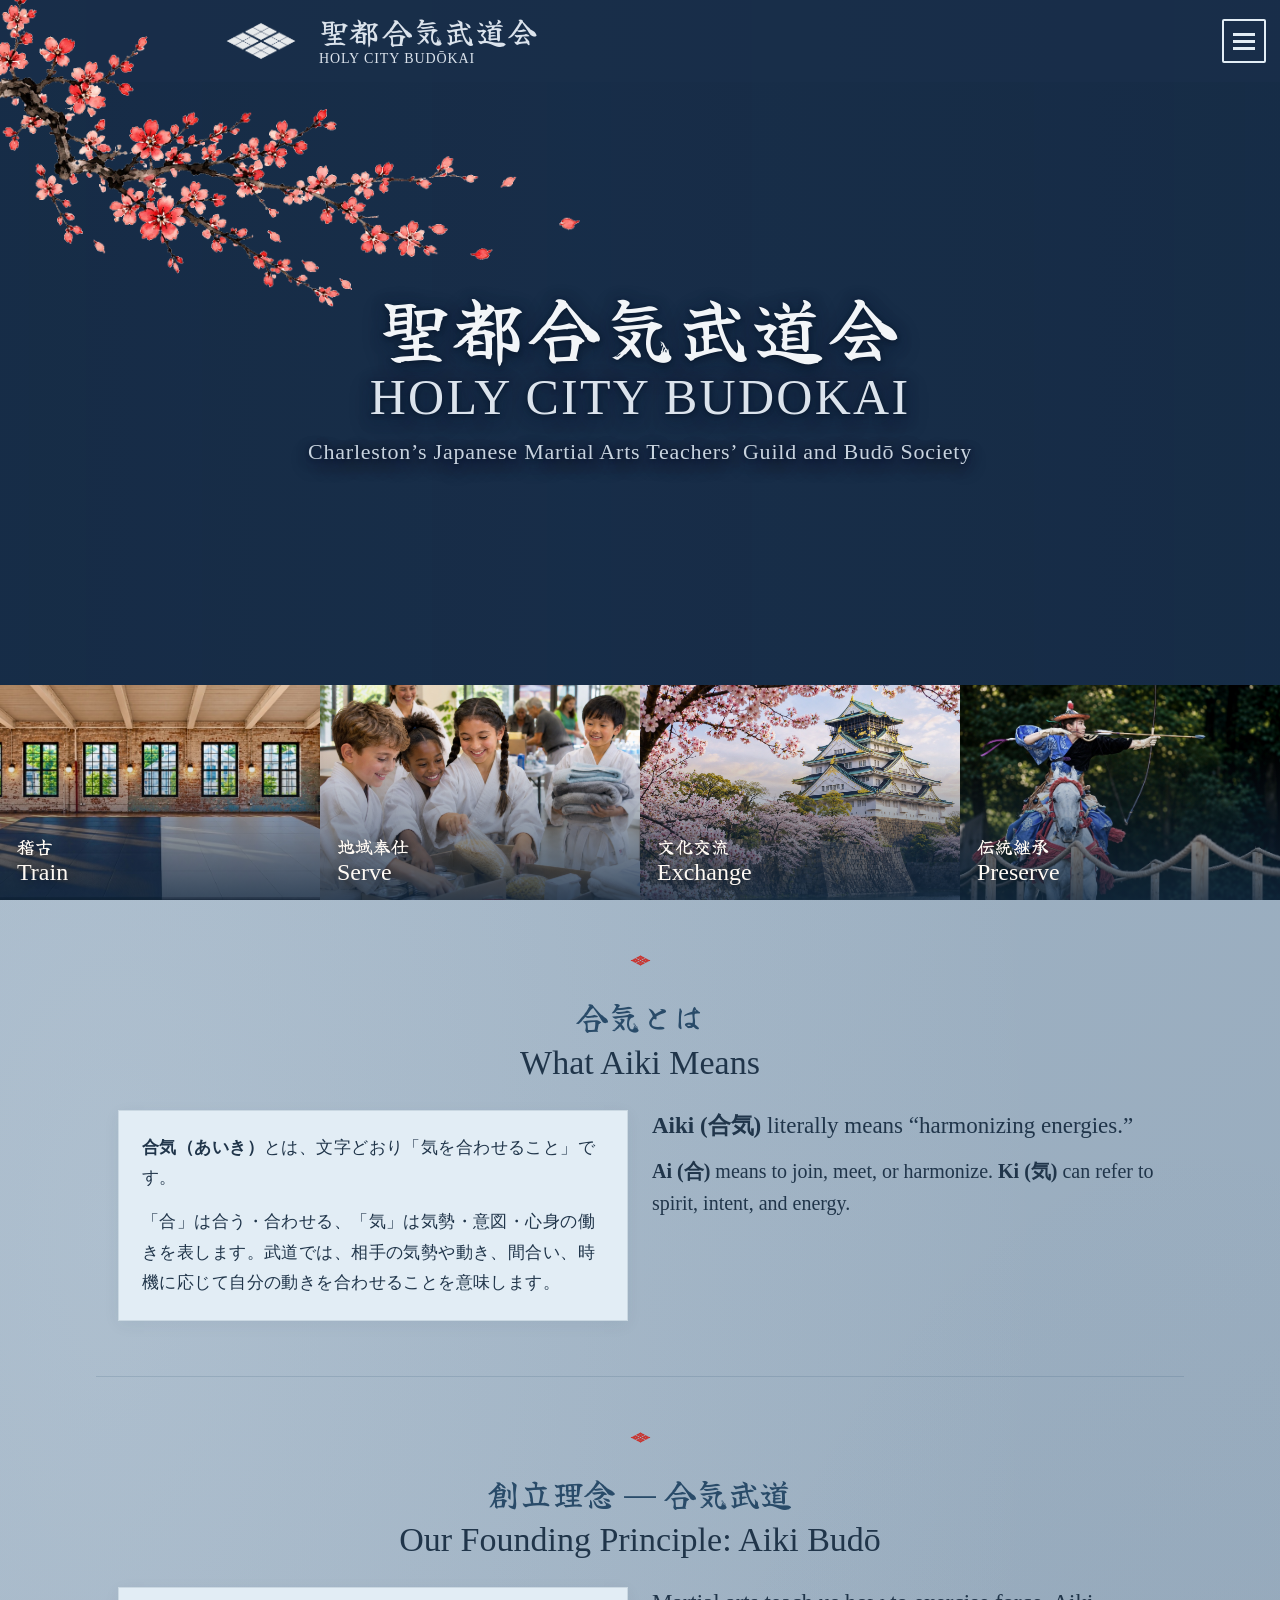
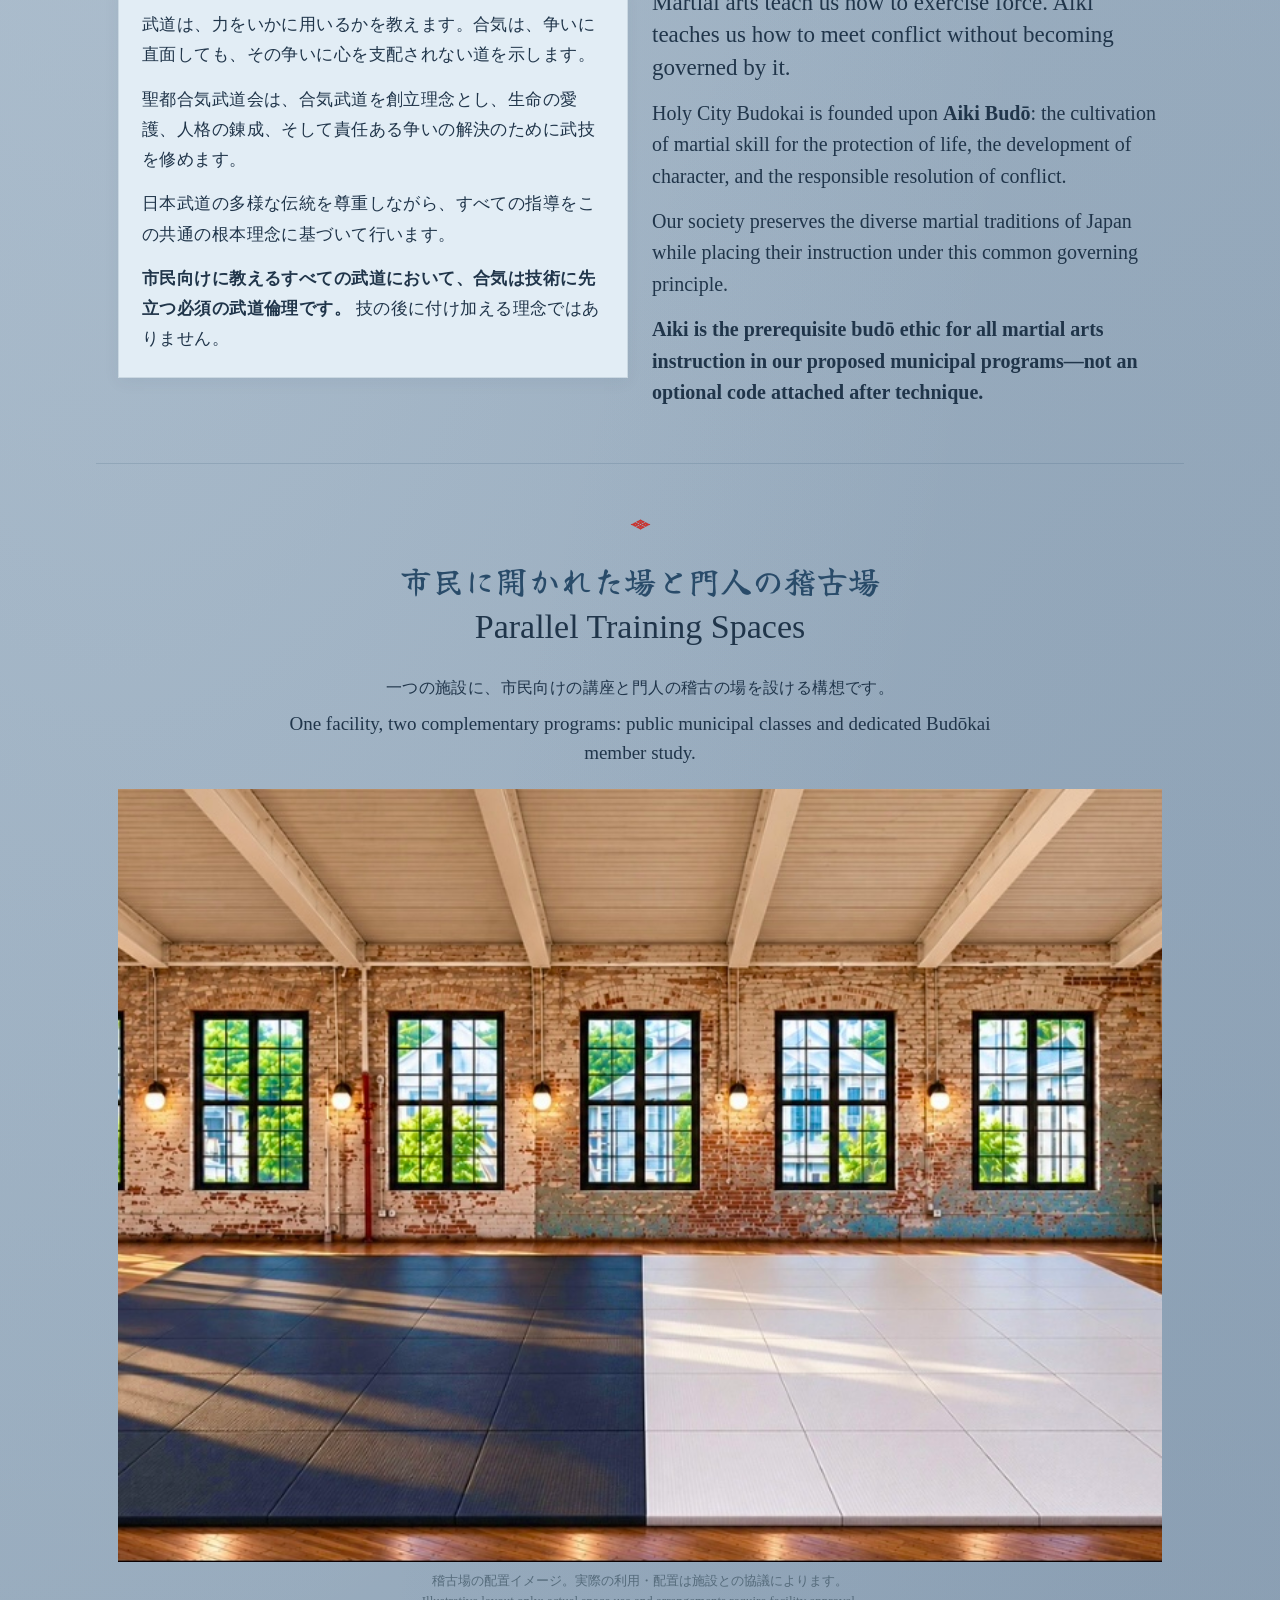
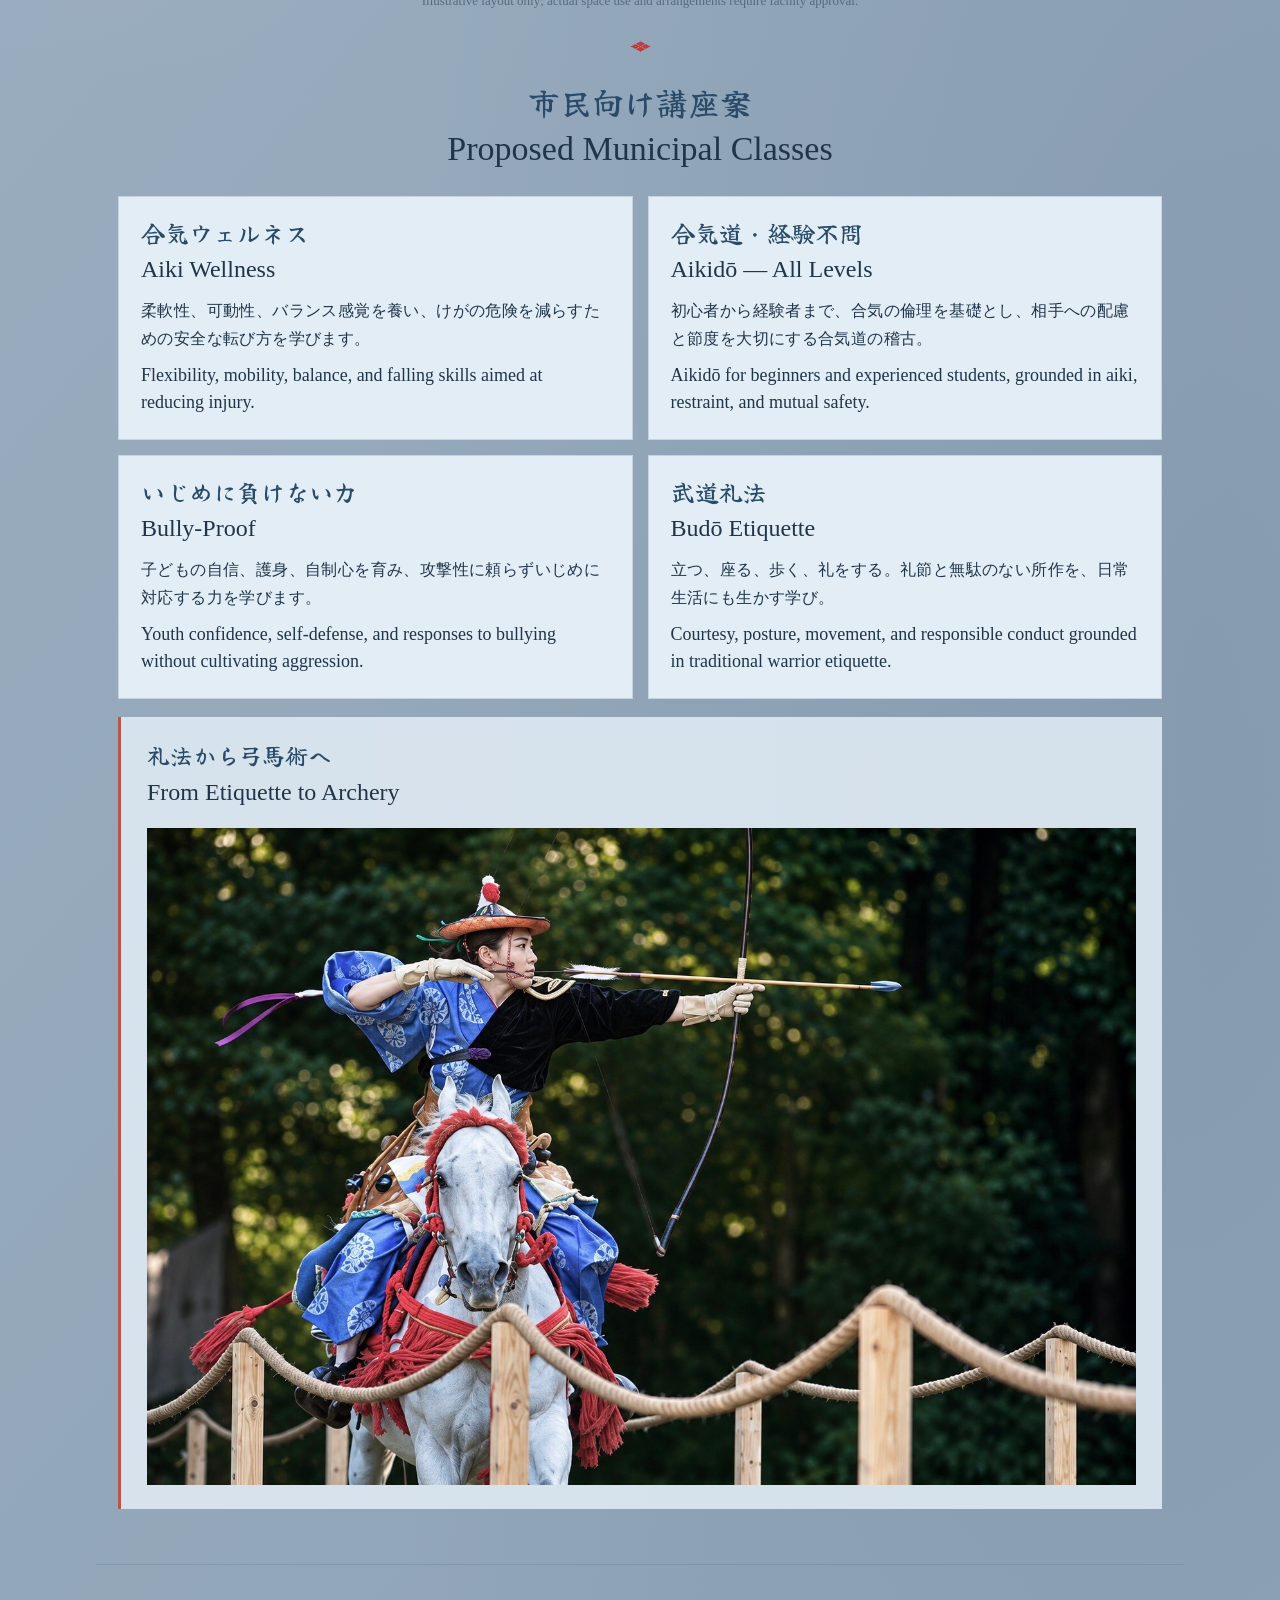
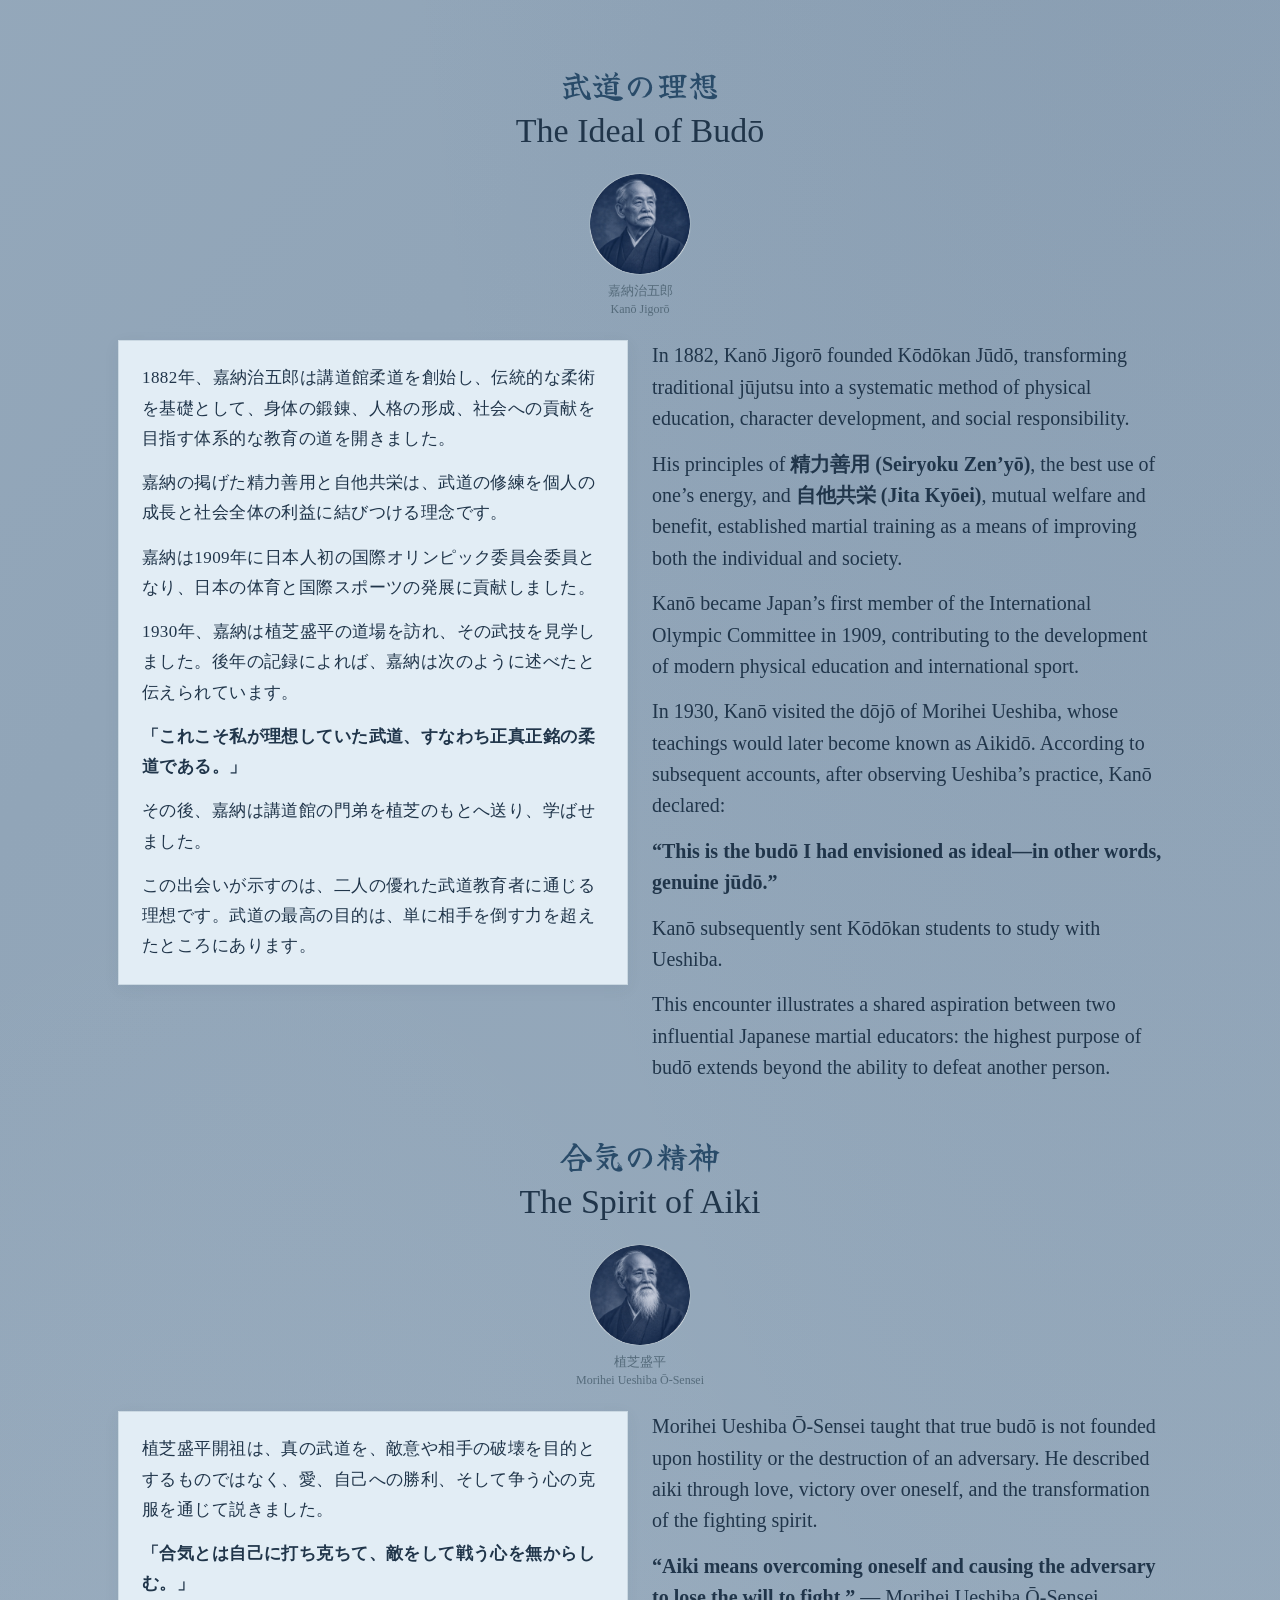
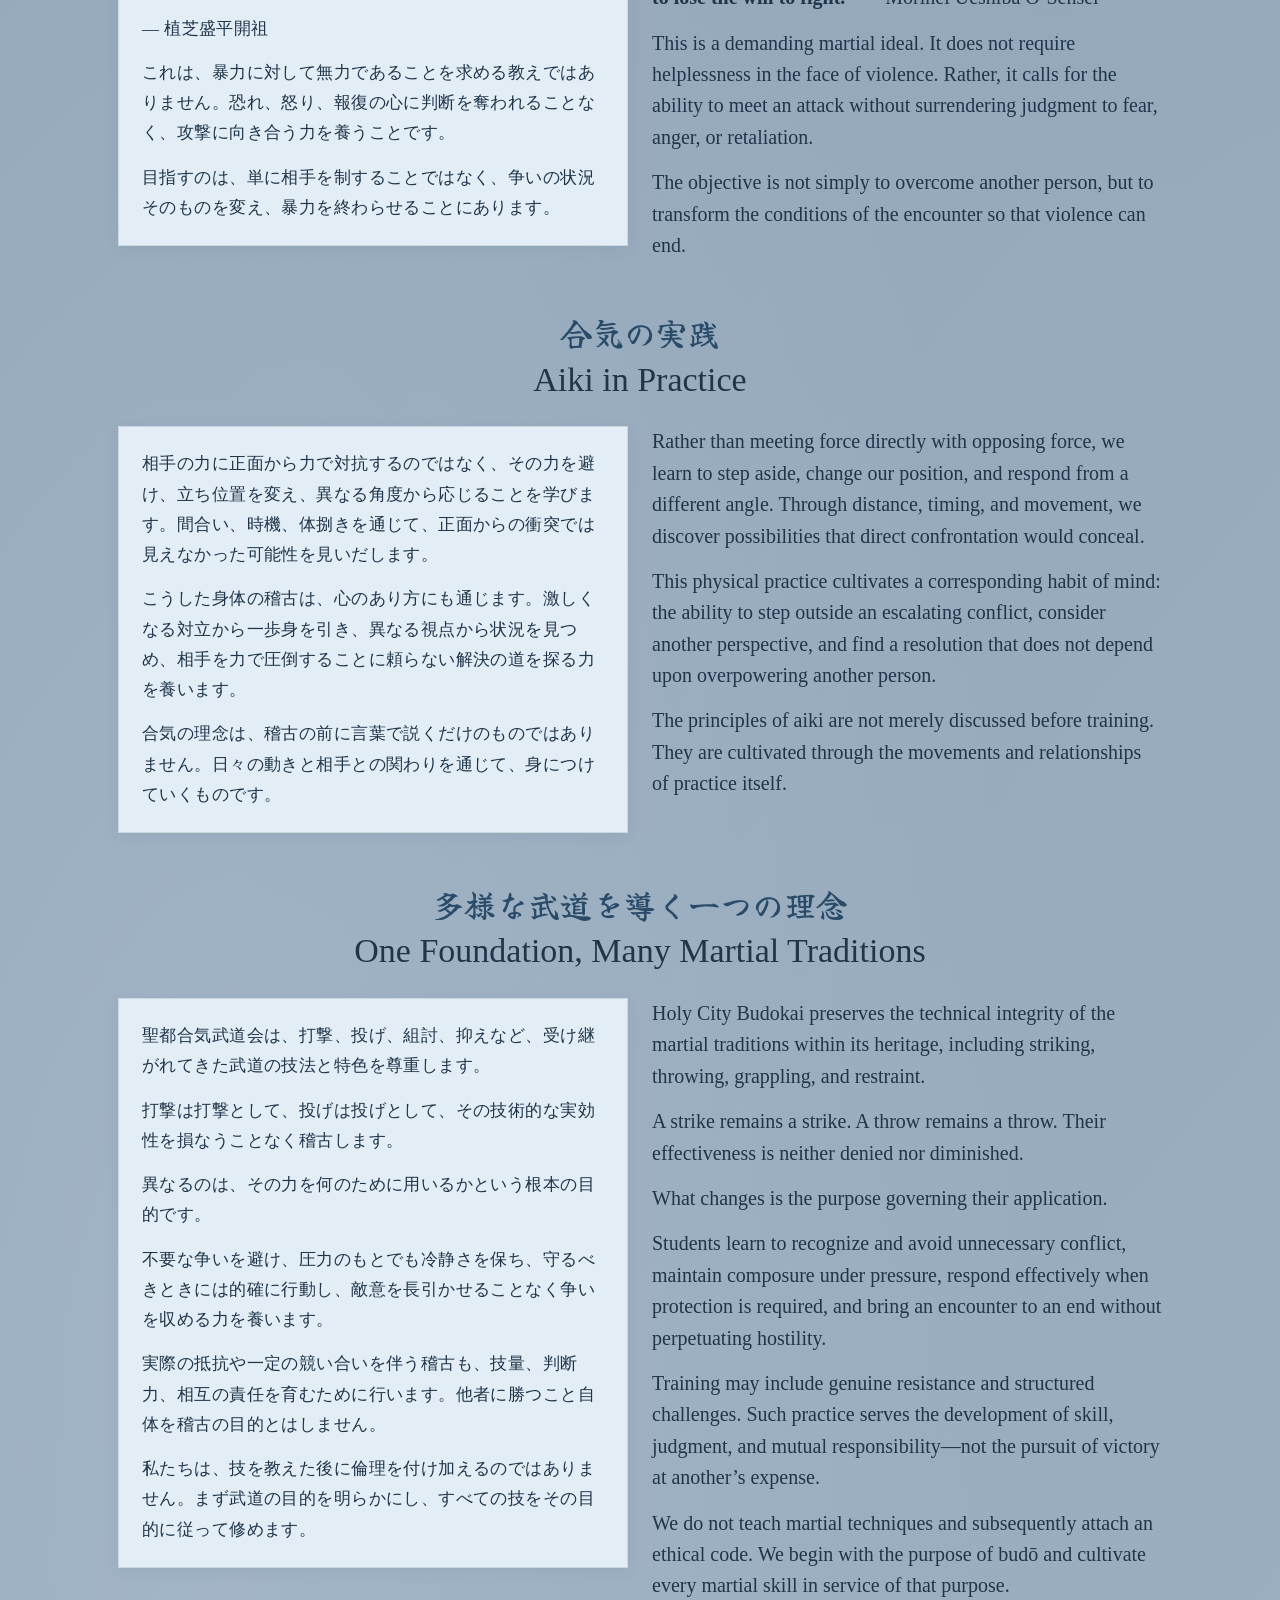
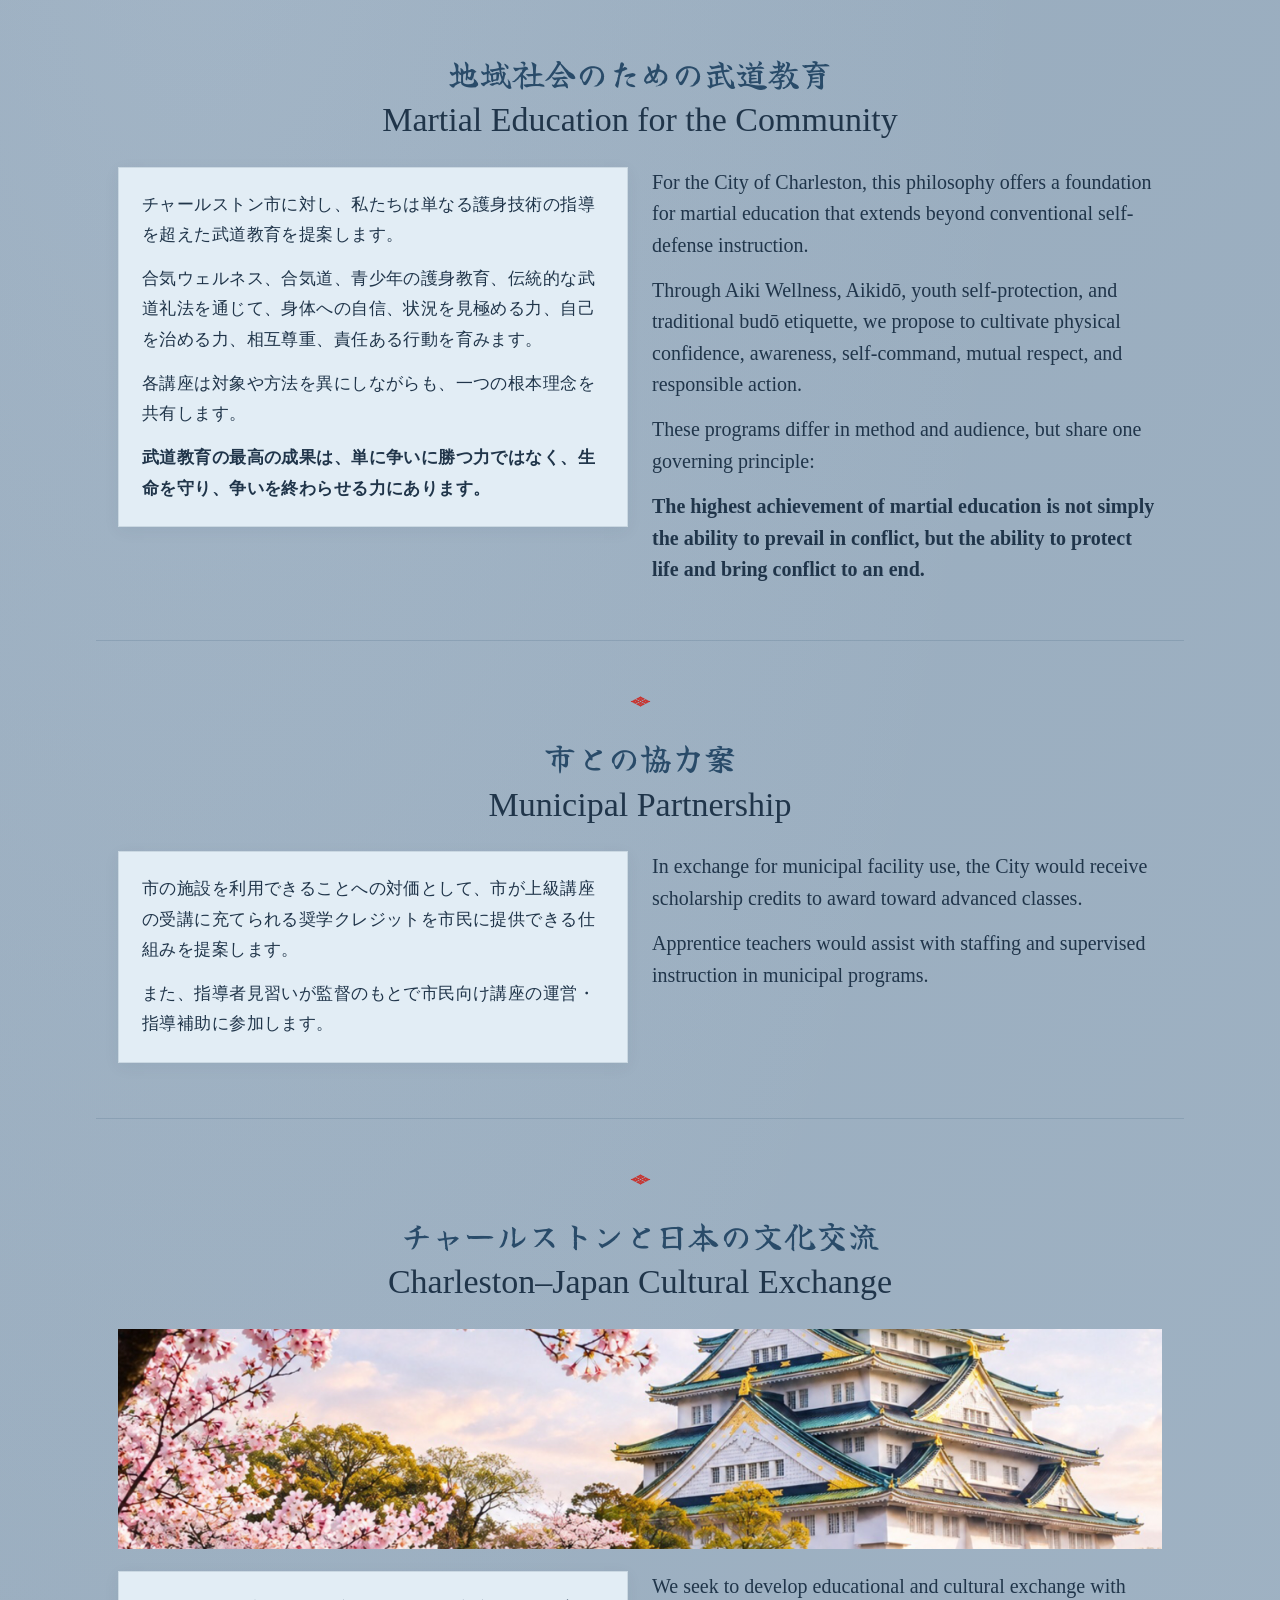
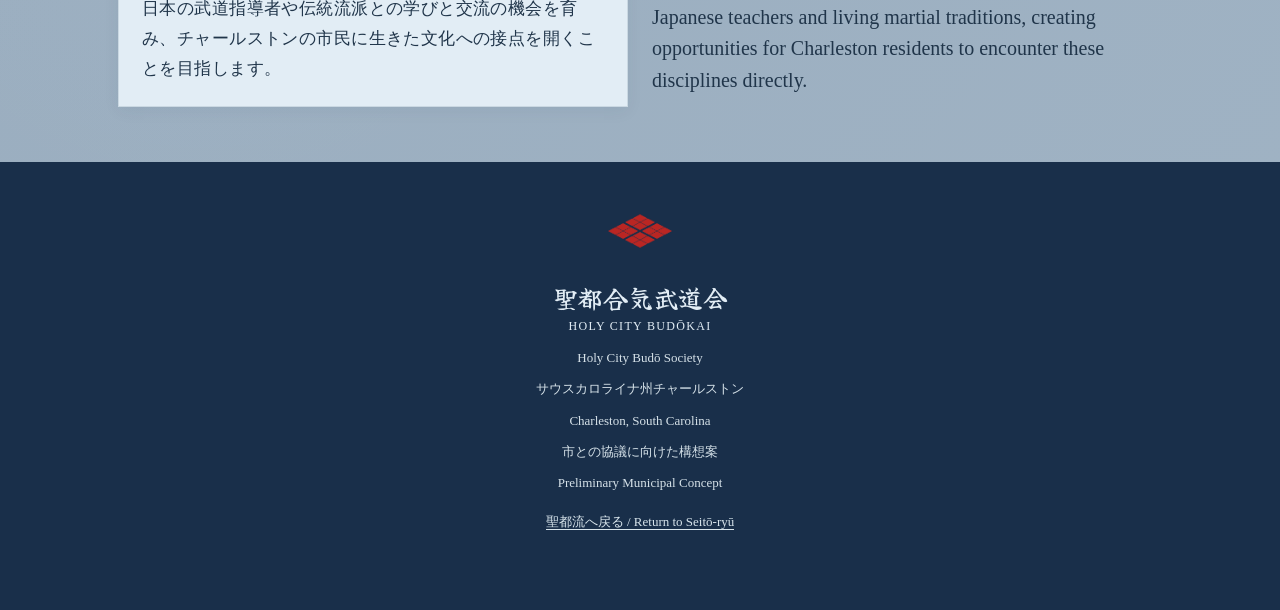
==== commit e40ecbe9: "Update Budokai.html" ====
--- a/Budokai.html
+++ b/Budokai.html
@@ -3,6 +3,7 @@
 <html lang="en" translate="no" class="notranslate">
 <head>
   <meta charset="utf-8">
+  <!-- This page is intentionally bilingual; do not machine-translate it. -->
   <meta name="google" content="notranslate">
   <meta name="googlebot" content="notranslate">
   <meta name="viewport" content="width=device-width, initial-scale=1, viewport-fit=cover">
@@ -13,9 +14,11 @@
   <link href="https://fonts.googleapis.com/css2?family=Yuji+Syuku&display=swap" rel="stylesheet">
 
   <style>
+    /* INDEPENDENT BUDŌKAI PAGE — ALL CSS INLINE */
     :root {
-      --paper:#98abbd;
-      --folio:#e2edf5;
+      /* Indigo-dyed hakama, Charleston oyster, vermilion seal */
+      --paper:#98abbd; /* faded, hand-dyed indigo base */
+      --folio:#e2edf5; /* very pale blue-indigo reading surfaces */
       --ink:#20354a;
       --muted:#556b7b;
       --shu:#b9564b;
@@ -25,6 +28,9 @@
       --silver:#dbe3ec;
       --silver-bright:#f2f5f8;
       --silver-muted:#c8d3df;
+
+      /* Light indigo glaze; the photograph supplies the color.
+         12% edges / 16% center, not a dark blanket overlay. */
       --hero-overlay-left:.12;
       --hero-overlay-middle:.16;
       --hero-overlay-right:.12;
@@ -36,10 +42,10 @@
 
     *,*::before,*::after { box-sizing:border-box; }
     html { scroll-behavior:smooth; }
-
     body {
       margin:0;
       background-color:var(--paper);
+      /* Gentle, irregular dye variation; no additional image assets. */
       background-image:
         radial-gradient(ellipse 90% 25% at 8% 12%,rgba(229,239,248,.22),transparent 82%),
         radial-gradient(ellipse 85% 35% at 94% 38%,rgba(52,78,113,.12),transparent 78%),
@@ -49,37 +55,35 @@
       font-family:"Bodoni 72",Baskerville,"Iowan Old Style","Times New Roman",serif;
       line-height:1.48;
     }
-
     img { display:block; max-width:100%; }
     button { font:inherit; }
     main { overflow-x:clip; }
     a { color:inherit; }
 
-    /* HEADER */
-
+    /* ORIGINAL SEITŌ-RYŪ HEADER */
     .site-header {
       position:sticky;
       top:0;
       z-index:100;
       height:var(--header-h);
+      /* Pull the hero underneath the translucent sticky header. */
       margin-bottom:calc(-1 * var(--header-h));
       display:flex;
       align-items:center;
       justify-content:space-between;
       gap:10px;
       padding:0 14px 0 max(12px,env(safe-area-inset-left));
-      background:rgba(25,47,74,.80);
+      background:rgba(25,47,74,.80); /* 20% transparent at top */
       color:var(--silver);
       border-bottom:none;
-      box-shadow:none;
+      box-shadow:none; /* no hairline or dividing shadow */
       isolation:isolate;
       transition:background-color .5s ease;
     }
-
+    /* Sticky header becomes translucent after scrolling. */
     .site-header.is-scrolled {
       background-color:rgba(25,47,74,.50);
     }
-
     .header-blossom {
       position:absolute;
       z-index:4;
@@ -93,11 +97,10 @@
       opacity:1;
       transition:opacity .5s ease;
     }
-
+    /* The cherry blossoms stay fully opaque, even when the header fades. */
     .site-header.is-scrolled .header-blossom {
       opacity:1;
     }
-
     .brand {
       position:relative;
       z-index:2;
@@ -108,19 +111,13 @@
       margin-left:56px;
       text-decoration:none;
     }
-
     .brand .mon {
       width:64px;
       flex:0 0 auto;
       transform:translateX(7px);
-      filter:brightness(0) invert(1);
-    }
-
-    .brand-stack {
-      min-width:0;
-      line-height:1;
-    }
-
+      filter:brightness(0) invert(1); /* White header mon; original PNG unchanged */
+    }
+    .brand-stack { min-width:0; line-height:1; }
     .brand-stack .jp {
       display:block;
       margin-bottom:5px;
@@ -130,14 +127,12 @@
       letter-spacing:.045em;
       white-space:nowrap;
     }
-
     .brand-stack .romaji {
       display:block;
       font-size:11.5px;
       letter-spacing:.065em;
       white-space:nowrap;
     }
-
     .menu {
       position:relative;
       z-index:3;
@@ -154,22 +149,13 @@
       gap:4px;
       cursor:pointer;
     }
-
-    .menu span {
-      width:20px;
-      height:3px;
-      background:var(--folio);
-    }
-
-    .menu:focus-visible,
-    .photo-tile:focus-visible,
-    .bk-back:focus-visible {
+    .menu span { width:20px; height:3px; background:var(--folio); }
+    .menu:focus-visible,.photo-tile:focus-visible,.bk-back:focus-visible {
       outline:2px solid var(--shu);
       outline-offset:3px;
     }
 
-    /* HERO */
-
+    /* PHOTOGRAPHIC HERO — TYPOGRAPHY REMAINS ORIGINAL */
     .bk-hero {
       position:relative;
       isolation:isolate;
@@ -185,7 +171,6 @@
       --hero-zoom:1.22;
       --hero-parallax-travel:.055;
     }
-
     .bk-hero-photo {
       position:absolute;
       z-index:0;
@@ -194,32 +179,30 @@
       height:100%;
       object-fit:cover;
       object-position:center 48%;
+      /* Responsive crop with controlled parallax, no letterboxing. */
       transform:translate3d(0,var(--hero-parallax-y),0) scale(var(--hero-zoom));
       transform-origin:center center;
       will-change:transform;
+      /* Harmonize the existing blue with Japanese indigo, preserving sunset color. */
       filter:saturate(.88) hue-rotate(6deg) brightness(.94) contrast(1.06);
     }
-
     .bk-hero::before {
       content:"";
       position:absolute;
       z-index:1;
       inset:0;
       pointer-events:none;
-      background:linear-gradient(
-        90deg,
+      /* Barely-there indigo wash; local text shadow handles readability. */
+      background:linear-gradient(90deg,
         rgba(10,27,49,var(--hero-overlay-left)) 0%,
         rgba(16,37,64,var(--hero-overlay-middle)) 45%,
-        rgba(9,26,47,var(--hero-overlay-right)) 100%
-      );
-    }
-
+        rgba(9,26,47,var(--hero-overlay-right)) 100%);
+    }
     .bk-hero-inner {
       position:relative;
       z-index:2;
       width:min(100%,880px);
     }
-
     .bk-hero h1 {
       margin:0;
       font-family:var(--brush);
@@ -233,7 +216,6 @@
         0 4px 14px rgba(10,24,45,.72),
         0 8px 24px rgba(10,24,45,.38);
     }
-
     .bk-hero-en {
       margin:0 auto;
       max-width:100%;
@@ -249,7 +231,6 @@
         0 4px 14px rgba(10,24,45,.72),
         0 8px 24px rgba(10,24,45,.38);
     }
-
     .bk-hero-subtitle {
       max-width:760px;
       margin:12px auto 0;
@@ -264,8 +245,7 @@
         0 7px 20px rgba(10,24,45,.45);
     }
 
-    /* FOUR PHOTO PATHWAYS */
-
+    /* PHOTO PATHWAYS — FROM THE ORIGINAL MOCKUP */
     .photo-pathways {
       display:grid;
       grid-template-columns:repeat(4,minmax(0,1fr));
@@ -275,7 +255,6 @@
       position:relative;
       z-index:1;
     }
-
     .photo-tile {
       position:relative;
       display:block;
@@ -285,7 +264,6 @@
       color:#fffaf4;
       isolation:isolate;
     }
-
     .photo-tile img {
       position:absolute;
       inset:0;
@@ -294,41 +272,21 @@
       object-fit:cover;
       transition:transform .25s ease;
       z-index:-2;
+      /* Gentle shared grade; no grayscale and no loss of skin-tone warmth. */
       filter:saturate(.93) contrast(1.03);
     }
-
-    .photo-tile:nth-child(1) img {
-      filter:saturate(.92) brightness(.96) contrast(1.04);
-    }
-
-    .photo-tile:nth-child(2) img {
-      filter:saturate(.96) brightness(.98) contrast(1.03);
-    }
-
-    .photo-tile:nth-child(3) img {
-      filter:saturate(.92) hue-rotate(4deg) brightness(.96);
-    }
-
-    .photo-tile:nth-child(4) img {
-      filter:saturate(.91) brightness(.97) contrast(1.04);
-    }
-
+    .photo-tile:nth-child(1) img { filter:saturate(.92) brightness(.96) contrast(1.04); }
+    .photo-tile:nth-child(2) img { filter:saturate(.96) brightness(.98) contrast(1.03); }
+    .photo-tile:nth-child(3) img { filter:saturate(.92) hue-rotate(4deg) brightness(.96); }
+    .photo-tile:nth-child(4) img { filter:saturate(.91) brightness(.97) contrast(1.04); }
     .photo-tile::before {
       content:"";
       position:absolute;
       inset:0;
-      background:linear-gradient(
-        180deg,
-        transparent 30%,
-        rgba(17,40,64,.82) 100%
-      );
+      background:linear-gradient(180deg,transparent 30%,rgba(17,40,64,.82) 100%);
       z-index:-1;
     }
-
-    .photo-tile:hover img {
-      transform:scale(1.045);
-    }
-
+    .photo-tile:hover img { transform:scale(1.045); }
     .tile-copy {
       position:absolute;
       left:17px;
@@ -336,18 +294,8 @@
       bottom:15px;
       text-shadow:0 1px 8px rgba(0,0,0,.45);
     }
-
-    .tile-copy .jp {
-      display:block;
-      font:18px/1.35 var(--brush);
-    }
-
-    .tile-copy .en {
-      display:block;
-      font-size:24px;
-      line-height:1.1;
-    }
-
+    .tile-copy .jp { display:block; font:18px/1.35 var(--brush); }
+    .tile-copy .en { display:block; font-size:24px; line-height:1.1; }
     .photo-disclaimer {
       max-width:var(--reader-max);
       margin:10px auto 0;
@@ -358,28 +306,15 @@
     }
 
     /* CONTENT SECTIONS */
-
     .bk-section {
       width:min(100%,var(--reader-max));
       margin:0 auto;
       padding:48px 22px 55px;
       scroll-margin-top:calc(var(--header-h) + 20px);
     }
-
-    .bk-section + .bk-section {
-      border-top:1px solid rgba(40,79,104,.16);
-    }
-
-    .bk-heading {
-      margin:0 0 26px;
-      text-align:center;
-    }
-
-    .bk-mark {
-      width:25px;
-      margin:0 auto 22px;
-    }
-
+    .bk-section + .bk-section { border-top:1px solid rgba(40,79,104,.16); }
+    .bk-heading { margin:0 0 26px; text-align:center; }
+    .bk-mark { width:25px; margin:0 auto 22px; }
     .bk-heading-jp {
       display:block;
       color:var(--indigo-mid);
@@ -388,21 +323,18 @@
       font-weight:400;
       line-height:1.35;
     }
-
     .bk-heading-en {
       margin:5px 0 0;
       font-size:clamp(24px,4.6vw,34px);
       line-height:1.2;
       font-weight:400;
     }
-
     .bk-pair {
       display:grid;
       grid-template-columns:minmax(0,1fr) minmax(0,1fr);
       gap:24px;
       align-items:start;
     }
-
     .bk-jp {
       writing-mode:horizontal-tb;
       font-family:var(--jp-body);
@@ -412,24 +344,10 @@
       text-align:left;
       overflow-wrap:anywhere;
     }
-
-    .bk-jp p,
-    .bk-en p {
-      margin:0 0 14px;
-    }
-
-    .bk-jp p:last-child,
-    .bk-en p:last-child {
-      margin-bottom:0;
-    }
-
-    .bk-en {
-      font-size:20px;
-      line-height:1.57;
-    }
-
-    /* HORIZONTAL JAPANESE FOLIOS */
-
+    .bk-jp p,.bk-en p { margin:0 0 14px; }
+    .bk-jp p:last-child,.bk-en p:last-child { margin-bottom:0; }
+    .bk-en { font-size:20px; line-height:1.57; }
+    /* Japanese reading folios: horizontal, naturally sized, no clipping. */
     .bk-jp-folio {
       writing-mode:horizontal-tb;
       text-orientation:mixed;
@@ -447,26 +365,17 @@
       border:1px solid rgba(40,79,104,.13);
       box-shadow:0 4px 16px rgba(25,47,74,.055);
     }
-
     .bk-jp-folio p {
       margin:0 0 14px;
     }
-
     .bk-jp-folio p:last-child {
       margin-bottom:0;
     }
-
-    .bk-ethic-lead {
-      font-size:23px;
-      line-height:1.4;
-    }
-
-    .bk-ethic-statement {
-      font-weight:600;
-    }
-
-    /* HISTORICAL PORTRAITS */
-
+    .bk-ethic-lead { font-size:23px; line-height:1.4; }
+    .bk-ethic-statement { font-weight:600; }
+
+    /* Compact historical portrait slots. Images are optional: initials show
+       automatically until the matching JPG is added to assets/. */
     .bk-profile {
       display:flex;
       flex-direction:column;
@@ -476,7 +385,6 @@
       text-align:center;
       width:150px;
     }
-
     .bk-profile-frame {
       position:relative;
       display:grid;
@@ -490,7 +398,6 @@
       color:var(--indigo-mid);
       font:28px/1 var(--brush);
     }
-
     .bk-profile-frame img {
       position:absolute;
       inset:0;
@@ -500,14 +407,12 @@
       object-position:center 27%;
       filter:none;
     }
-
     .bk-profile figcaption {
       font-family:var(--jp-body);
       font-size:13px;
       line-height:1.35;
       color:var(--muted);
     }
-
     .bk-profile figcaption span {
       display:block;
       font-family:Georgia,serif;
@@ -516,46 +421,27 @@
     }
 
     /* MUNICIPAL CLASSES */
-
     .bk-cards {
       display:grid;
       grid-template-columns:repeat(2,minmax(0,1fr));
       gap:15px;
     }
-
     .bk-card {
       padding:20px 22px 23px;
       background:var(--folio);
       border:1px solid rgba(40,79,104,.16);
     }
-
-    .bk-card h3 {
-      margin:0;
-      font-size:24px;
-      font-weight:500;
-      line-height:1.25;
-    }
-
+    .bk-card h3 { margin:0; font-size:24px; font-weight:500; line-height:1.25; }
     .bk-card-jp {
       display:block;
       color:var(--indigo-mid);
       margin-bottom:5px;
       font:24px/1.32 var(--brush);
     }
-
-    .bk-card .bk-jp {
-      margin:13px 0 8px;
-      font-size:16px;
-    }
-
-    .bk-card .bk-en {
-      margin:0;
-      font-size:18px;
-      line-height:1.5;
-    }
+    .bk-card .bk-jp { margin:13px 0 8px; font-size:16px; }
+    .bk-card .bk-en { margin:0; font-size:18px; line-height:1.5; }
 
     /* HERITAGE */
-
     .bk-heritage {
       margin-top:18px;
       padding:24px 26px;
@@ -563,19 +449,8 @@
       background:rgba(226,237,245,.86);
       scroll-margin-top:calc(var(--header-h) + 20px);
     }
-
-    .bk-heritage h3 {
-      margin:0 0 17px;
-      font-size:24px;
-      font-weight:400;
-    }
-
-    .bk-heritage h3 span {
-      display:block;
-      color:var(--indigo-mid);
-      margin-bottom:5px;
-      font:23px/1.3 var(--brush);
-    }
+    .bk-heritage h3 { margin:0 0 17px; font-size:24px; font-weight:400; }
+    .bk-heritage h3 span { display:block; color:var(--indigo-mid); margin-bottom:5px; font:23px/1.3 var(--brush); }
 
     .bk-heritage-photo {
       display:block;
@@ -584,36 +459,11 @@
     }
 
     /* PARALLEL TRAINING SPACES */
-
-    .bk-spaces-intro {
-      max-width:710px;
-      margin:0 auto 22px;
-      text-align:center;
-    }
-
-    .bk-spaces-intro .bk-jp {
-      font-size:16px;
-      line-height:1.7;
-      margin:0 0 9px;
-      text-align:center;
-    }
-
-    .bk-spaces-intro .bk-en {
-      margin:0;
-      font-size:19px;
-      line-height:1.5;
-    }
-
-    .bk-training-figure {
-      margin:0 0 23px;
-    }
-
-    .bk-training-figure img {
-      width:100%;
-      height:auto;
-      border:0;
-    }
-
+    .bk-spaces-intro { max-width:710px; margin:0 auto 22px; text-align:center; }
+    .bk-spaces-intro .bk-jp { font-size:16px; line-height:1.7; margin:0 0 9px; text-align:center; }
+    .bk-spaces-intro .bk-en { margin:0; font-size:19px; line-height:1.5; }
+    .bk-training-figure { margin:0 0 23px; }
+    .bk-training-figure img { width:100%; height:auto; border:0; }
     .bk-training-figure figcaption {
       margin-top:9px;
       color:var(--muted);
@@ -621,82 +471,15 @@
       text-align:center;
       line-height:1.55;
     }
-
-    .bk-training-figure figcaption span {
-      display:block;
-    }
-
-    .bk-spaces {
-      display:grid;
-      grid-template-columns:repeat(2,minmax(0,1fr));
-      gap:16px;
-    }
-
-    .bk-space {
-      padding:22px;
-      background:var(--folio);
-      border:1px solid rgba(40,79,104,.16);
-    }
-
-    .bk-space h3 {
-      margin:0 0 15px;
-      font-size:23px;
-      font-weight:400;
-      line-height:1.3;
-    }
-
-    .bk-space h3 span {
-      display:block;
-      color:var(--indigo-mid);
-      margin-bottom:5px;
-      font:23px/1.3 var(--brush);
-    }
-
-    .bk-space .bk-jp {
-      font-size:16px;
-      line-height:1.75;
-      margin:0 0 10px;
-    }
-
-    .bk-space .bk-en {
-      font-size:18px;
-      line-height:1.5;
-      margin:0;
-    }
-
-    .bk-spaces-note {
-      max-width:680px;
-      margin:17px auto 0;
-      color:var(--muted);
-      text-align:center;
-    }
-
-    .bk-spaces-note .bk-jp {
-      font-size:15px;
-      line-height:1.7;
-      text-align:center;
-      margin:0 0 12px;
-    }
-
-    .bk-spaces-note .bk-en {
-      font-size:14px;
-      line-height:1.6;
-      margin:0;
-    }
-
-    .bk-small-label {
-      margin:-2px 0 21px;
-      color:var(--muted);
-      font-size:13px;
-      text-align:center;
-    }
-
-    .bk-small-label span {
-      display:block;
-    }
-
-    /* CULTURAL EXCHANGE */
-
+    .bk-training-figure figcaption span { display:block; }
+    .bk-programs { scroll-margin-top:calc(var(--header-h) + 20px); }
+    .bk-spaces-note { max-width:680px; margin:17px auto 0; color:var(--muted); text-align:center; }
+    .bk-spaces-note .bk-jp { font-size:15px; line-height:1.7; text-align:center; margin:0 0 12px; }
+    .bk-spaces-note .bk-en { font-size:14px; line-height:1.6; margin:0; }
+    .bk-small-label { margin:-2px 0 21px; color:var(--muted); font-size:13px; text-align:center; }
+    .bk-small-label span { display:block; }
+
+    /* CULTURAL-EXCHANGE PHOTOGRAPH */
     .bk-exchange-photo {
       width:100%;
       height:220px;
@@ -706,53 +489,23 @@
       border:0;
     }
 
-    /* LANDING SCREEN */
-
-    .landing-fold {
-      display:contents;
-    }
+    /* Hero and four pathway images form one mobile first-screen composition.
+       On desktop this wrapper has no layout effect. */
+    .landing-fold { display:contents; }
 
     /* FOOTER */
-
-    .colophon {
-      text-align:center;
-      padding:28px 16px 78px;
-      color:#d6e2e9;
-      background:var(--indigo);
-    }
-
-    .colophon .mon {
-      width:82px;
-      margin:0 auto 10px;
-    }
-
-    .colophon .jp {
-      color:var(--folio);
-      font:25px/1.2 var(--brush);
-    }
-
-    .colophon .romaji {
-      color:var(--folio);
-      margin-top:6px;
-      font-size:12px;
-      letter-spacing:.11em;
-    }
-
-    .colophon .meta {
-      margin-top:12px;
-      font-size:13px;
-    }
-
-    .bk-back {
-      color:#d8e5ec;
-      text-decoration:none;
-      border-bottom:1px solid currentColor;
-      text-underline-offset:4px;
-    }
-
-    /* MOBILE */
-
+    .colophon { text-align:center; padding:28px 16px 78px; color:#d6e2e9; background:var(--indigo); }
+    .colophon .mon { width:82px; margin:0 auto 10px; }
+    .colophon .jp { color:var(--folio); font:25px/1.2 var(--brush); }
+    .colophon .romaji { color:var(--folio); margin-top:6px; font-size:12px; letter-spacing:.11em; }
+    .colophon .meta { margin-top:12px; font-size:13px; }
+    .bk-back { color:#d8e5ec; text-decoration:none; border-bottom:1px solid currentColor; text-underline-offset:4px; }
+
+    /* RESPONSIVE */
     @media(max-width:650px) {
+      /* The two 3:2 tile rows determine their own height.
+         The bridge hero fills EXACTLY the remaining first-screen area,
+         including the space behind the overlapping sticky header. */
       .landing-fold {
         display:grid;
         grid-template-rows:minmax(0,1fr) auto;
@@ -761,7 +514,6 @@
         overflow:hidden;
         background:var(--indigo);
       }
-
       .bk-hero {
         height:100%;
         min-height:0;
@@ -770,75 +522,35 @@
         --hero-zoom:1.22;
         --hero-parallax-travel:.020;
       }
-
       .bk-hero-photo {
         object-position:center 45%;
-        transform:translate3d(
-          0,
-          calc(var(--hero-parallax-y) + 14px),
-          0
-        ) scale(var(--hero-zoom));
-      }
-
+        /* Favor sky, bridge towers and sunset rather than the road. */
+        transform:translate3d(0,calc(var(--hero-parallax-y) + 14px),0) scale(var(--hero-zoom));
+      }
       .bk-hero::before {
-        background:linear-gradient(
-          180deg,
+        background:linear-gradient(180deg,
           rgba(10,27,49,var(--hero-overlay-left)) 0%,
           rgba(16,37,64,var(--hero-overlay-middle)) 58%,
-          rgba(9,26,47,var(--hero-overlay-right)) 100%
-        );
-      }
-
+          rgba(9,26,47,var(--hero-overlay-right)) 100%);
+      }
       .photo-pathways {
         grid-template-columns:repeat(2,minmax(0,1fr));
         grid-template-rows:repeat(2,auto);
         align-self:end;
       }
-
       .photo-tile {
         aspect-ratio:3 / 2;
         height:auto;
         min-height:0;
       }
-
-      .tile-copy {
-        left:12px;
-        right:10px;
-        bottom:12px;
-      }
-
-      .tile-copy .jp {
-        font-size:16px;
-      }
-
-      .tile-copy .en {
-        font-size:21px;
-      }
-
-      .bk-section {
-        padding:38px 17px 45px;
-      }
-
-      .bk-pair,
-      .bk-cards,
-      .bk-spaces {
-        grid-template-columns:1fr;
-      }
-
-      .bk-pair {
-        gap:15px;
-      }
-
-      .bk-jp,
-      .bk-pair .bk-jp {
-        font-size:16px;
-      }
-
-      .bk-en,
-      .bk-pair .bk-en {
-        font-size:19px;
-      }
-
+      .tile-copy { left:12px; right:10px; bottom:12px; }
+      .tile-copy .jp { font-size:16px; }
+      .tile-copy .en { font-size:21px; }
+      .bk-section { padding:38px 17px 45px; }
+      .bk-pair,.bk-cards { grid-template-columns:1fr; }
+      .bk-pair { gap:15px; }
+      .bk-jp,.bk-pair .bk-jp { font-size:16px; }
+      .bk-en,.bk-pair .bk-en { font-size:19px; }
       .bk-jp-folio {
         height:auto;
         width:100%;
@@ -848,20 +560,12 @@
         font-size:16px;
         line-height:1.75;
       }
-
-      .bk-card {
-        padding:19px;
-      }
-
-      .bk-heritage {
-        padding:19px 18px;
-      }
-
-      .bk-exchange-photo {
-        height:175px;
-      }
-    }
-
+      .bk-card { padding:19px; }
+      .bk-heritage { padding:19px 18px; }
+      .bk-exchange-photo { height:175px; }
+    }
+    /* Short viewports cannot fit the hero lettering and both tile rows
+       legibly. In that exceptional case preserve content and allow scroll. */
     @media(max-width:650px) and (max-height:530px) {
       .landing-fold {
         height:auto;
@@ -869,231 +573,115 @@
         grid-template-rows:minmax(315px,auto) auto;
         overflow:visible;
       }
-
-      .bk-hero {
-        min-height:315px;
-      }
-    }
-
+      .bk-hero { min-height:315px; }
+    }
     @media(max-width:390px) {
-      .brand {
-        margin-left:48px;
-        gap:8px;
-      }
-
-      .brand .mon {
-        width:58px;
-        transform:translateX(6px);
-      }
-
-      .brand-stack .jp {
-        font-size:18px;
-      }
-
-      .brand-stack .romaji {
-        font-size:10.2px;
-        letter-spacing:.045em;
-      }
-
-      .header-blossom {
-        width:292px;
-      }
-    }
-
-    /* DESKTOP */
-
+      .brand { margin-left:48px; gap:8px; }
+      .brand .mon { width:58px; transform:translateX(6px); }
+      .brand-stack .jp { font-size:18px; }
+      .brand-stack .romaji { font-size:10.2px; letter-spacing:.045em; }
+      .header-blossom { width:292px; }
+    }
     @media(min-width:760px) {
-      :root {
-        --header-h:82px;
-        --reader-max:68rem;
-      }
-
+      :root { --header-h:82px; --reader-max:68rem; }
+      /* Hero + first four tiles fill the initial large-screen view.
+         This avoids a sliver of body background above the fold and
+         makes the bridge photograph less unnaturally panoramic. */
       .bk-hero {
         min-height:max(650px,calc(100svh - 215px));
         padding:calc(var(--header-h) + 60px) 24px 75px;
         --hero-zoom:1.22;
         --hero-parallax-travel:.055;
       }
-
-      .header-blossom {
-        left:-16px;
-        top:-110px;
-        width:684px;
-      }
-
-      .brand {
-        margin-left:205px;
-        gap:14px;
-      }
-
-      .brand .mon {
-        width:88px;
-        transform:none;
-      }
-
-      .brand-stack .jp {
-        font-size:clamp(25px,2.35vw,38px);
-      }
-
-      .brand-stack .romaji {
-        font-size:clamp(14px,1.05vw,18px);
-      }
-
-      .menu {
-        width:44px;
-        height:44px;
-      }
-
-      .menu span {
-        width:22px;
-      }
-    }
-
+      .header-blossom { left:-16px; top:-110px; width:684px; }
+      .brand { margin-left:205px; gap:14px; }
+      .brand .mon { width:88px; transform:none; }
+      .brand-stack .jp { font-size:clamp(25px,2.35vw,38px); }
+      .brand-stack .romaji { font-size:clamp(14px,1.05vw,18px); }
+      .menu { width:44px; height:44px; }
+      .menu span { width:22px; }
+    }
     @media(prefers-reduced-motion:reduce) {
-      html {
-        scroll-behavior:auto;
-      }
-
-      .photo-tile img,
-      .site-header,
-      .header-blossom {
-        transition:none;
-      }
-
-      .bk-hero-photo {
-        will-change:auto;
-      }
-    }
-
+      html { scroll-behavior:auto; }
+      .photo-tile img { transition:none; }
+      .site-header,.header-blossom { transition:none; }
+      .bk-hero-photo { will-change:auto; }
+    }
+    /* Fallback for browsers without small viewport units. */
     @supports not (height:100svh) {
       @media(max-width:650px) {
-        .landing-fold {
-          height:100vh;
-        }
-      }
-
+        .landing-fold { height:100vh; }
+      }
       @media(max-width:650px) and (max-height:530px) {
-        .landing-fold {
-          height:auto;
-          min-height:100vh;
-        }
-      }
-
+        .landing-fold { height:auto; min-height:100vh; }
+      }
       @media(min-width:760px) {
-        .bk-hero {
-          min-height:max(650px,calc(100vh - 215px));
-        }
+        .bk-hero { min-height:max(650px,calc(100vh - 215px)); }
       }
     }
   </style>
 </head>
 
 <body>
-
-  <!-- HEADER -->
-
+  <!-- ORIGINAL SITE HEADER: EXISTING /assets IMAGES -->
   <header class="site-header">
-    <img class="header-blossom"
-         src="assets/cherry_blossom_header.png"
-         alt="" aria-hidden="true">
-
-    <a class="brand" href="/"
-       aria-label="聖都流へ戻る / Return to Seitō-ryū">
-      <img class="mon"
-           src="assets/seito-mon.png"
-           alt="Seitō-ryū mon">
-
+    <img class="header-blossom" src="assets/cherry_blossom_header.png" alt="" aria-hidden="true">
+    <a class="brand" href="/" aria-label="聖都流へ戻る / Return to Seitō-ryū">
+      <img class="mon" src="assets/seito-mon.png" alt="Seitō-ryū mon">
       <span class="brand-stack">
         <span class="jp" lang="ja">聖都合気武道会</span>
         <span class="romaji">HOLY CITY BUDŌKAI</span>
       </span>
     </a>
-
-    <button class="menu" type="button"
-            aria-label="市民講座へ移動 / Go to municipal classes">
+    <button class="menu" type="button" aria-label="市民講座へ移動 / Go to municipal classes">
       <span></span><span></span><span></span>
     </button>
   </header>
 
   <main id="top">
+    <!-- A single mobile viewport: hero fills the space above the four image tiles. -->
     <div class="landing-fold">
-
-      <!-- HERO -->
-
-      <section class="bk-hero" aria-labelledby="hero-title">
-        <img class="bk-hero-photo"
-             src="assets/charleston-hero.jpg"
-             alt="" aria-hidden="true"
-             fetchpriority="high">
-
-        <div class="bk-hero-inner">
-          <h1 id="hero-title" lang="ja">聖都合気武道会</h1>
-          <p class="bk-hero-en">HOLY CITY BUDOKAI</p>
-          <p class="bk-hero-subtitle">
-            Charleston’s Japanese Martial Arts Teachers’ Guild and Budō Society
-          </p>
-        </div>
-      </section>
-
-      <!-- FOUR PHOTO PATHWAYS -->
-
-      <nav class="photo-pathways"
-           aria-label="Programs and partnerships / 講座と協力">
-
-        <a class="photo-tile" href="#municipal-classes">
-          <img src="assets/train-dojo.jpg"
-               alt="An open training hall" loading="lazy">
-          <span class="tile-copy">
-            <span class="jp" lang="ja">稽古</span>
-            <span class="en">Train</span>
-          </span>
-        </a>
-
-        <a class="photo-tile" href="#partnership">
-          <img src="assets/serve-civic.jpg"
-               alt="Young martial artists helping their community"
-               loading="lazy">
-          <span class="tile-copy">
-            <span class="jp" lang="ja">地域奉仕</span>
-            <span class="en">Serve</span>
-          </span>
-        </a>
-
-        <a class="photo-tile" href="#exchange">
-          <img src="assets/exchange-japan.jpg"
-               alt="Japanese architecture with cherry blossoms"
-               loading="lazy">
-          <span class="tile-copy">
-            <span class="jp" lang="ja">文化交流</span>
-            <span class="en">Exchange</span>
-          </span>
-        </a>
-
-        <a class="photo-tile" href="#heritage">
-          <img src="assets/preserve-tradition.jpg"
-               alt="Traditional Japanese castle artwork"
-               loading="lazy">
-          <span class="tile-copy">
-            <span class="jp" lang="ja">伝統継承</span>
-            <span class="en">Preserve</span>
-          </span>
-        </a>
-      </nav>
-    </div>
-
-    <!-- WHAT AIKI MEANS — FIRST CONTENT SECTION -->
-
-    <section class="bk-section bk-aiki-definition"
-             id="aiki" aria-labelledby="aiki-title">
+    <!-- HERO: CLEAN CHARLESTON PHOTOGRAPH -->
+    <section class="bk-hero" aria-labelledby="hero-title">
+      <img class="bk-hero-photo" src="assets/charleston-hero.jpg"
+           alt="" aria-hidden="true" fetchpriority="high">
+      <div class="bk-hero-inner">
+        <h1 id="hero-title" lang="ja">聖都合気武道会</h1>
+        <p class="bk-hero-en">HOLY CITY BUDOKAI</p>
+        <p class="bk-hero-subtitle">
+          Charleston’s Japanese Martial Arts Teachers’ Guild and Budō Society
+        </p>
+      </div>
+    </section>
+
+    <!-- APPROVED FOUR CONCEPT PATHWAYS -->
+    <nav class="photo-pathways" aria-label="Programs and partnerships / 講座と協力">
+      <a class="photo-tile" href="#municipal-classes">
+        <img src="assets/train-dojo.jpg" alt="An open training hall" loading="lazy">
+        <span class="tile-copy"><span class="jp" lang="ja">稽古</span><span class="en">Train</span></span>
+      </a>
+      <a class="photo-tile" href="#partnership">
+        <img src="assets/serve-civic.jpg" alt="Young martial artists helping their community" loading="lazy">
+        <span class="tile-copy"><span class="jp" lang="ja">地域奉仕</span><span class="en">Serve</span></span>
+      </a>
+      <a class="photo-tile" href="#exchange">
+        <img src="assets/exchange-japan.jpg" alt="Japanese architecture with cherry blossoms" loading="lazy">
+        <span class="tile-copy"><span class="jp" lang="ja">文化交流</span><span class="en">Exchange</span></span>
+      </a>
+      <a class="photo-tile" href="#heritage">
+        <img src="assets/preserve-tradition.jpg" alt="Traditional Japanese castle artwork" loading="lazy">
+        <span class="tile-copy"><span class="jp" lang="ja">伝統継承</span><span class="en">Preserve</span></span>
+      </a>
+    </nav>
+    </div><!-- /.landing-fold -->
+
+    <!-- LITERAL DEFINITION OF AIKI — FIRST CONTENT SECTION -->
+    <section class="bk-section bk-aiki-definition" id="aiki" aria-labelledby="aiki-title">
       <div class="bk-heading">
-        <img class="bk-mark" src="assets/seito-mon.png"
-             alt="" aria-hidden="true">
+        <img class="bk-mark" src="assets/seito-mon.png" alt="" aria-hidden="true">
         <span class="bk-heading-jp" lang="ja">合気とは</span>
-        <h2 class="bk-heading-en" id="aiki-title">
-          What Aiki Means
-        </h2>
-      </div>
-
+        <h2 class="bk-heading-en" id="aiki-title">What Aiki Means</h2>
+      </div>
       <div class="bk-pair">
         <div class="bk-jp bk-jp-folio" lang="ja">
           <p><strong>合気（あいき）</strong>とは、文字どおり「気を合わせること」です。</p>
@@ -1106,19 +694,13 @@
       </div>
     </section>
 
-    <!-- FOUNDING PRINCIPLE -->
-
-    <section class="bk-section" id="ethics"
-             aria-labelledby="ethics-title">
+    <!-- AIKI ETHICAL FOUNDATION: original section, expanded bilingual content -->
+    <section class="bk-section" id="ethics" aria-labelledby="ethics-title">
       <div class="bk-heading">
-        <img class="bk-mark" src="assets/seito-mon.png"
-             alt="" aria-hidden="true">
+        <img class="bk-mark" src="assets/seito-mon.png" alt="" aria-hidden="true">
         <span class="bk-heading-jp" lang="ja">創立理念 — 合気武道</span>
-        <h2 class="bk-heading-en" id="ethics-title">
-          Our Founding Principle: Aiki Budō
-        </h2>
-      </div>
-
+        <h2 class="bk-heading-en" id="ethics-title">Our Founding Principle: Aiki Budō</h2>
+      </div>
       <div class="bk-pair">
         <div class="bk-jp bk-jp-folio" lang="ja">
           <p>武道は、力をいかに用いるかを教えます。合気は、争いに直面しても、その争いに心を支配されない道を示します。</p>
@@ -1126,7 +708,6 @@
           <p>日本武道の多様な伝統を尊重しながら、すべての指導をこの共通の根本理念に基づいて行います。</p>
           <p><strong>市民向けに教えるすべての武道において、合気は技術に先立つ必須の武道倫理です。</strong> 技の後に付け加える理念ではありません。</p>
         </div>
-
         <div class="bk-en">
           <p class="bk-ethic-lead">Martial arts teach us how to exercise force. Aiki teaches us how to meet conflict without becoming governed by it.</p>
           <p>Holy City Budokai is founded upon <strong>Aiki Budō</strong>: the cultivation of martial skill for the protection of life, the development of character, and the responsible resolution of conflict.</p>
@@ -1137,29 +718,18 @@
     </section>
 
     <!-- PARALLEL TRAINING SPACES -->
-
-    <section class="bk-section" id="training-spaces"
-             aria-labelledby="spaces-title">
+    <section class="bk-section" id="training-spaces" aria-labelledby="spaces-title">
       <div class="bk-heading">
-        <img class="bk-mark" src="assets/seito-mon.png"
-             alt="" aria-hidden="true">
-        <span class="bk-heading-jp" lang="ja">
-          市民に開かれた場と門人の稽古場
-        </span>
-        <h2 class="bk-heading-en" id="spaces-title">
-          Parallel Training Spaces
-        </h2>
-      </div>
-
+        <img class="bk-mark" src="assets/seito-mon.png" alt="" aria-hidden="true">
+        <span class="bk-heading-jp" lang="ja">市民に開かれた場と門人の稽古場</span>
+        <h2 class="bk-heading-en" id="spaces-title">Parallel Training Spaces</h2>
+      </div>
       <div class="bk-spaces-intro">
         <p class="bk-jp" lang="ja">一つの施設に、市民向けの講座と門人の稽古の場を設ける構想です。</p>
         <p class="bk-en">One facility, two complementary programs: public municipal classes and dedicated Budōkai member study.</p>
       </div>
-
       <figure class="bk-training-figure">
-        <img src="assets/training-spaces.jpg"
-             width="1355" height="914"
-             loading="lazy"
+        <img src="assets/training-spaces.jpg" width="1355" height="914" loading="lazy"
              alt="Concept illustration of a hall with parallel white and dark tatami training areas.">
         <figcaption>
           <span lang="ja">稽古場の配置イメージ。実際の利用・配置は施設との協議によります。</span>
@@ -1167,53 +737,61 @@
         </figcaption>
       </figure>
 
-      <div class="bk-spaces">
-        <article class="bk-space">
-          <h3>
-            <span lang="ja">市民に開かれた講座</span>
-            Open Municipal Classes
-          </h3>
-          <p class="bk-jp" lang="ja">市民が参加できる合気ウェルネス、合気道、子どもの護身、武道礼法の講座。参加のために門人会への入会を必要としません。</p>
-          <p class="bk-en">Publicly accessible classes in Aiki Wellness, Aikidō, youth self-defense, and Budō Etiquette. Budōkai membership is not required.</p>
-        </article>
-
-        <article class="bk-space">
-          <h3>
-            <span lang="ja">聖都合気武道会・門人の稽古</span>
-            Private Budōkai Classes
-          </h3>
-          <p class="bk-jp" lang="ja">門人のための専門的な稽古、上級講座、指導者の育成。見習い指導者は、その学びを生かして市民向け講座を補助します。</p>
-          <p class="bk-en">Dedicated member study, advanced classes, and teacher apprenticeship. Developing instructors bring that experience into supervised municipal programs.</p>
-        </article>
+      <!-- PROPOSED MUNICIPAL CLASSES — DIRECTLY BELOW THE DOJO PHOTO -->
+      <div class="bk-programs" id="municipal-classes" aria-labelledby="classes-title">
+        <div class="bk-heading">
+          <img class="bk-mark" src="assets/seito-mon.png" alt="" aria-hidden="true">
+          <span class="bk-heading-jp" lang="ja">市民向け講座案</span>
+          <h2 class="bk-heading-en" id="classes-title">Proposed Municipal Classes</h2>
+        </div>
+
+        <div class="bk-cards">
+          <article class="bk-card">
+            <h3><span class="bk-card-jp" lang="ja">合気ウェルネス</span>Aiki Wellness</h3>
+            <p class="bk-jp" lang="ja">柔軟性、可動性、バランス感覚を養い、けがの危険を減らすための安全な転び方を学びます。</p>
+            <p class="bk-en">Flexibility, mobility, balance, and falling skills aimed at reducing injury.</p>
+          </article>
+          <article class="bk-card">
+            <h3><span class="bk-card-jp" lang="ja">合気道・経験不問</span>Aikidō — All Levels</h3>
+            <p class="bk-jp" lang="ja">初心者から経験者まで、合気の倫理を基礎とし、相手への配慮と節度を大切にする合気道の稽古。</p>
+            <p class="bk-en">Aikidō for beginners and experienced students, grounded in aiki, restraint, and mutual safety.</p>
+          </article>
+          <article class="bk-card">
+            <h3><span class="bk-card-jp" lang="ja">いじめに負けない力</span>Bully-Proof</h3>
+            <p class="bk-jp" lang="ja">子どもの自信、護身、自制心を育み、攻撃性に頼らずいじめに対応する力を学びます。</p>
+            <p class="bk-en">Youth confidence, self-defense, and responses to bullying without cultivating aggression.</p>
+          </article>
+          <article class="bk-card">
+            <h3><span class="bk-card-jp" lang="ja">武道礼法</span>Budō Etiquette</h3>
+            <p class="bk-jp" lang="ja">立つ、座る、歩く、礼をする。礼節と無駄のない所作を、日常生活にも生かす学び。</p>
+            <p class="bk-en">Courtesy, posture, movement, and responsible conduct grounded in traditional warrior etiquette.</p>
+          </article>
+        </div>
+
+        <!-- PERSONAL DISCIPLESHIP / LONG HERITAGE PATH -->
+        <div class="bk-heritage" id="heritage">
+          <h3><span lang="ja">礼法から弓馬術へ</span>From Etiquette to Archery</h3>
+          <img class="bk-heritage-photo" src="assets/preserve-tradition.jpg"
+               alt="Traditional Japanese castle artwork representing the preservation of martial heritage"
+               loading="lazy">
+        </div>
       </div>
     </section>
 
     <!-- HISTORICAL AND PRACTICAL FOUNDATIONS -->
-
-    <section class="bk-section" id="ethics-history"
-             aria-label="Historical and practical foundations of Aiki Budō">
-
-      <!-- KANŌ JIGORŌ -->
-
+    <section class="bk-section" id="ethics-history" aria-label="Historical and practical foundations of Aiki Budō">
       <div class="bk-heading" style="margin-top:50px">
         <span class="bk-heading-jp" lang="ja">武道の理想</span>
         <h3 class="bk-heading-en">The Ideal of Budō</h3>
       </div>
-
       <figure class="bk-profile">
         <div class="bk-profile-frame">
           <span aria-hidden="true" lang="ja">嘉納</span>
-          <img src="assets/kano-jigoro.jpg"
-               alt="Portrait of Kanō Jigorō"
-               loading="lazy"
-               onerror="this.remove()">
-        </div>
-        <figcaption lang="ja">
-          嘉納治五郎
-          <span lang="en">Kanō Jigorō</span>
-        </figcaption>
+          <img src="assets/kano-jigoro.jpg" alt="Portrait of Kanō Jigorō"
+               loading="lazy" onerror="this.remove()">
+        </div>
+        <figcaption lang="ja">嘉納治五郎<span lang="en">Kanō Jigorō</span></figcaption>
       </figure>
-
       <div class="bk-pair">
         <div class="bk-jp bk-jp-folio" lang="ja">
           <p>1882年、嘉納治五郎は講道館柔道を創始し、伝統的な柔術を基礎として、身体の鍛錬、人格の形成、社会への貢献を目指す体系的な教育の道を開きました。</p>
@@ -1224,7 +802,6 @@
           <p>その後、嘉納は講道館の門弟を植芝のもとへ送り、学ばせました。</p>
           <p>この出会いが示すのは、二人の優れた武道教育者に通じる理想です。武道の最高の目的は、単に相手を倒す力を超えたところにあります。</p>
         </div>
-
         <div class="bk-en">
           <p>In 1882, Kanō Jigorō founded Kōdōkan Jūdō, transforming traditional jūjutsu into a systematic method of physical education, character development, and social responsibility.</p>
           <p>His principles of <strong>精力善用 (Seiryoku Zen’yō)</strong>, the best use of one’s energy, and <strong>自他共栄 (Jita Kyōei)</strong>, mutual welfare and benefit, established martial training as a means of improving both the individual and society.</p>
@@ -1236,27 +813,18 @@
         </div>
       </div>
 
-      <!-- MORIHEI UESHIBA -->
-
       <div class="bk-heading" style="margin-top:50px">
         <span class="bk-heading-jp" lang="ja">合気の精神</span>
         <h3 class="bk-heading-en">The Spirit of Aiki</h3>
       </div>
-
       <figure class="bk-profile">
         <div class="bk-profile-frame">
           <span aria-hidden="true" lang="ja">植芝</span>
-          <img src="assets/morihei-ueshiba.jpg"
-               alt="Portrait of Morihei Ueshiba"
-               loading="lazy"
-               onerror="this.remove()">
-        </div>
-        <figcaption lang="ja">
-          植芝盛平
-          <span lang="en">Morihei Ueshiba Ō-Sensei</span>
-        </figcaption>
+          <img src="assets/morihei-ueshiba.jpg" alt="Portrait of Morihei Ueshiba"
+               loading="lazy" onerror="this.remove()">
+        </div>
+        <figcaption lang="ja">植芝盛平<span lang="en">Morihei Ueshiba Ō-Sensei</span></figcaption>
       </figure>
-
       <div class="bk-pair">
         <div class="bk-jp bk-jp-folio" lang="ja">
           <p>植芝盛平開祖は、真の武道を、敵意や相手の破壊を目的とするものではなく、愛、自己への勝利、そして争う心の克服を通じて説きました。</p>
@@ -1265,7 +833,6 @@
           <p>これは、暴力に対して無力であることを求める教えではありません。恐れ、怒り、報復の心に判断を奪われることなく、攻撃に向き合う力を養うことです。</p>
           <p>目指すのは、単に相手を制することではなく、争いの状況そのものを変え、暴力を終わらせることにあります。</p>
         </div>
-
         <div class="bk-en">
           <p>Morihei Ueshiba Ō-Sensei taught that true budō is not founded upon hostility or the destruction of an adversary. He described aiki through love, victory over oneself, and the transformation of the fighting spirit.</p>
           <p><strong>“Aiki means overcoming oneself and causing the adversary to lose the will to fight.”</strong> — Morihei Ueshiba Ō-Sensei</p>
@@ -1274,20 +841,16 @@
         </div>
       </div>
 
-      <!-- AIKI IN PRACTICE -->
-
       <div class="bk-heading" style="margin-top:50px">
         <span class="bk-heading-jp" lang="ja">合気の実践</span>
         <h3 class="bk-heading-en">Aiki in Practice</h3>
       </div>
-
       <div class="bk-pair">
         <div class="bk-jp bk-jp-folio" lang="ja">
           <p>相手の力に正面から力で対抗するのではなく、その力を避け、立ち位置を変え、異なる角度から応じることを学びます。間合い、時機、体捌きを通じて、正面からの衝突では見えなかった可能性を見いだします。</p>
           <p>こうした身体の稽古は、心のあり方にも通じます。激しくなる対立から一歩身を引き、異なる視点から状況を見つめ、相手を力で圧倒することに頼らない解決の道を探る力を養います。</p>
           <p>合気の理念は、稽古の前に言葉で説くだけのものではありません。日々の動きと相手との関わりを通じて、身につけていくものです。</p>
         </div>
-
         <div class="bk-en">
           <p>Rather than meeting force directly with opposing force, we learn to step aside, change our position, and respond from a different angle. Through distance, timing, and movement, we discover possibilities that direct confrontation would conceal.</p>
           <p>This physical practice cultivates a corresponding habit of mind: the ability to step outside an escalating conflict, consider another perspective, and find a resolution that does not depend upon overpowering another person.</p>
@@ -1295,17 +858,10 @@
         </div>
       </div>
 
-      <!-- ONE FOUNDATION -->
-
       <div class="bk-heading" style="margin-top:50px">
-        <span class="bk-heading-jp" lang="ja">
-          多様な武道を導く一つの理念
-        </span>
-        <h3 class="bk-heading-en">
-          One Foundation, Many Martial Traditions
-        </h3>
-      </div>
-
+        <span class="bk-heading-jp" lang="ja">多様な武道を導く一つの理念</span>
+        <h3 class="bk-heading-en">One Foundation, Many Martial Traditions</h3>
+      </div>
       <div class="bk-pair">
         <div class="bk-jp bk-jp-folio" lang="ja">
           <p>聖都合気武道会は、打撃、投げ、組討、抑えなど、受け継がれてきた武道の技法と特色を尊重します。</p>
@@ -1315,7 +871,6 @@
           <p>実際の抵抗や一定の競い合いを伴う稽古も、技量、判断力、相互の責任を育むために行います。他者に勝つこと自体を稽古の目的とはしません。</p>
           <p>私たちは、技を教えた後に倫理を付け加えるのではありません。まず武道の目的を明らかにし、すべての技をその目的に従って修めます。</p>
         </div>
-
         <div class="bk-en">
           <p>Holy City Budokai preserves the technical integrity of the martial traditions within its heritage, including striking, throwing, grappling, and restraint.</p>
           <p>A strike remains a strike. A throw remains a throw. Their effectiveness is neither denied nor diminished.</p>
@@ -1326,17 +881,10 @@
         </div>
       </div>
 
-      <!-- COMMUNITY EDUCATION -->
-
       <div class="bk-heading" style="margin-top:50px">
-        <span class="bk-heading-jp" lang="ja">
-          地域社会のための武道教育
-        </span>
-        <h3 class="bk-heading-en">
-          Martial Education for the Community
-        </h3>
-      </div>
-
+        <span class="bk-heading-jp" lang="ja">地域社会のための武道教育</span>
+        <h3 class="bk-heading-en">Martial Education for the Community</h3>
+      </div>
       <div class="bk-pair">
         <div class="bk-jp bk-jp-folio" lang="ja">
           <p>チャールストン市に対し、私たちは単なる護身技術の指導を超えた武道教育を提案します。</p>
@@ -1344,7 +892,6 @@
           <p>各講座は対象や方法を異にしながらも、一つの根本理念を共有します。</p>
           <p><strong>武道教育の最高の成果は、単に争いに勝つ力ではなく、生命を守り、争いを終わらせる力にあります。</strong></p>
         </div>
-
         <div class="bk-en">
           <p>For the City of Charleston, this philosophy offers a foundation for martial education that extends beyond conventional self-defense instruction.</p>
           <p>Through Aiki Wellness, Aikidō, youth self-protection, and traditional budō etiquette, we propose to cultivate physical confidence, awareness, self-command, mutual respect, and responsible action.</p>
@@ -1354,91 +901,18 @@
       </div>
     </section>
 
-    <!-- MUNICIPAL CLASSES -->
-
-    <section class="bk-section" id="municipal-classes"
-             aria-labelledby="classes-title">
+    <!-- MUNICIPAL PARTNERSHIP -->
+    <section class="bk-section" id="partnership" aria-labelledby="partnership-title">
       <div class="bk-heading">
-        <img class="bk-mark" src="assets/seito-mon.png"
-             alt="" aria-hidden="true">
-        <span class="bk-heading-jp" lang="ja">市民向け講座案</span>
-        <h2 class="bk-heading-en" id="classes-title">
-          Proposed Municipal Classes
-        </h2>
-      </div>
-
-      <div class="bk-cards">
-        <article class="bk-card">
-          <h3>
-            <span class="bk-card-jp" lang="ja">合気ウェルネス</span>
-            Aiki Wellness
-          </h3>
-          <p class="bk-jp" lang="ja">柔軟性、可動性、バランス感覚を養い、けがの危険を減らすための安全な転び方を学びます。</p>
-          <p class="bk-en">Flexibility, mobility, balance, and falling skills aimed at reducing injury.</p>
-        </article>
-
-        <article class="bk-card">
-          <h3>
-            <span class="bk-card-jp" lang="ja">合気道・経験不問</span>
-            Aikidō — All Levels
-          </h3>
-          <p class="bk-jp" lang="ja">初心者から経験者まで、合気の倫理を基礎とし、相手への配慮と節度を大切にする合気道の稽古。</p>
-          <p class="bk-en">Aikidō for beginners and experienced students, grounded in aiki, restraint, and mutual safety.</p>
-        </article>
-
-        <article class="bk-card">
-          <h3>
-            <span class="bk-card-jp" lang="ja">いじめに負けない力</span>
-            Bully-Proof
-          </h3>
-          <p class="bk-jp" lang="ja">子どもの自信、護身、自制心を育み、攻撃性に頼らずいじめに対応する力を学びます。</p>
-          <p class="bk-en">Youth confidence, self-defense, and responses to bullying without cultivating aggression.</p>
-        </article>
-
-        <article class="bk-card">
-          <h3>
-            <span class="bk-card-jp" lang="ja">武道礼法</span>
-            Budō Etiquette
-          </h3>
-          <p class="bk-jp" lang="ja">立つ、座る、歩く、礼をする。礼節と無駄のない所作を、日常生活にも生かす学び。</p>
-          <p class="bk-en">Courtesy, posture, movement, and responsible conduct grounded in traditional warrior etiquette.</p>
-        </article>
-      </div>
-
-      <!-- HERITAGE: TITLE AND DUPLICATED PRESERVE ARTWORK -->
-
-      <div class="bk-heritage" id="heritage">
-        <h3>
-          <span lang="ja">礼法から弓馬術へ</span>
-          From Etiquette to Archery
-        </h3>
-
-        <img class="bk-heritage-photo"
-             src="assets/preserve-tradition.jpg"
-             alt="Traditional Japanese castle artwork representing the preservation of martial heritage"
-             loading="lazy">
-      </div>
-    </section>
-
-    <!-- MUNICIPAL PARTNERSHIP -->
-
-    <section class="bk-section" id="partnership"
-             aria-labelledby="partnership-title">
-      <div class="bk-heading">
-        <img class="bk-mark" src="assets/seito-mon.png"
-             alt="" aria-hidden="true">
+        <img class="bk-mark" src="assets/seito-mon.png" alt="" aria-hidden="true">
         <span class="bk-heading-jp" lang="ja">市との協力案</span>
-        <h2 class="bk-heading-en" id="partnership-title">
-          Municipal Partnership
-        </h2>
-      </div>
-
+        <h2 class="bk-heading-en" id="partnership-title">Municipal Partnership</h2>
+      </div>
       <div class="bk-pair">
         <div class="bk-jp bk-jp-folio" lang="ja">
           <p>市の施設を利用できることへの対価として、市が上級講座の受講に充てられる奨学クレジットを市民に提供できる仕組みを提案します。</p>
           <p>また、指導者見習いが監督のもとで市民向け講座の運営・指導補助に参加します。</p>
         </div>
-
         <div class="bk-en">
           <p>In exchange for municipal facility use, the City would receive scholarship credits to award toward advanced classes.</p>
           <p>Apprentice teachers would assist with staffing and supervised instruction in municipal programs.</p>
@@ -1446,31 +920,19 @@
       </div>
     </section>
 
-    <!-- CULTURAL EXCHANGE -->
-
-    <section class="bk-section" id="exchange"
-             aria-labelledby="exchange-title">
+    <!-- CHARLESTON–JAPAN CULTURAL EXCHANGE -->
+    <section class="bk-section" id="exchange" aria-labelledby="exchange-title">
       <div class="bk-heading">
-        <img class="bk-mark" src="assets/seito-mon.png"
-             alt="" aria-hidden="true">
-        <span class="bk-heading-jp" lang="ja">
-          チャールストンと日本の文化交流
-        </span>
-        <h2 class="bk-heading-en" id="exchange-title">
-          Charleston–Japan Cultural Exchange
-        </h2>
-      </div>
-
-      <img class="bk-exchange-photo"
-           src="assets/exchange-japan.jpg"
-           alt="Illustrative Japanese castle framed by cherry blossoms"
-           loading="lazy">
-
+        <img class="bk-mark" src="assets/seito-mon.png" alt="" aria-hidden="true">
+        <span class="bk-heading-jp" lang="ja">チャールストンと日本の文化交流</span>
+        <h2 class="bk-heading-en" id="exchange-title">Charleston–Japan Cultural Exchange</h2>
+      </div>
+      <img class="bk-exchange-photo" src="assets/exchange-japan.jpg"
+           alt="Illustrative Japanese castle framed by cherry blossoms" loading="lazy">
       <div class="bk-pair">
         <div class="bk-jp bk-jp-folio" lang="ja">
           <p>日本の武道指導者や伝統流派との学びと交流の機会を育み、チャールストンの市民に生きた文化への接点を開くことを目指します。</p>
         </div>
-
         <div class="bk-en">
           <p>We seek to develop educational and cultural exchange with Japanese teachers and living martial traditions, creating opportunities for Charleston residents to encounter these disciplines directly.</p>
         </div>
@@ -1478,42 +940,28 @@
     </section>
 
     <!-- FOOTER -->
-
     <footer class="colophon">
-      <img class="mon"
-           src="assets/seito-mon.png"
-           alt="" aria-hidden="true">
-
+      <img class="mon" src="assets/seito-mon.png" alt="" aria-hidden="true">
       <div class="jp" lang="ja">聖都合気武道会</div>
       <div class="romaji">HOLY CITY BUDŌKAI</div>
       <div class="meta">Holy City Budō Society</div>
-      <div class="meta" lang="ja">
-        サウスカロライナ州チャールストン
-      </div>
+      <div class="meta" lang="ja">サウスカロライナ州チャールストン</div>
       <div class="meta">Charleston, South Carolina</div>
-      <div class="meta" lang="ja">
-        市との協議に向けた構想案
-      </div>
+      <div class="meta" lang="ja">市との協議に向けた構想案</div>
       <div class="meta">Preliminary Municipal Concept</div>
-
       <div class="meta" style="margin-top:20px">
-        <a class="bk-back" href="/">
-          <span lang="ja">聖都流へ戻る</span>
-          / Return to Seitō-ryū
-        </a>
+        <a class="bk-back" href="/"><span lang="ja">聖都流へ戻る</span> / Return to Seitō-ryū</a>
       </div>
     </footer>
   </main>
 
-  <!-- MENU, HEADER FADE AND PARALLAX -->
-
+  <!-- MENU, STICKY HEADER FADE & FIXED-ZOOM PARALLAX -->
   <script>
-    const reducedMotionQuery =
-      window.matchMedia('(prefers-reduced-motion: reduce)');
+    const reducedMotionQuery = window.matchMedia('(prefers-reduced-motion: reduce)');
 
     document.querySelector('.menu')?.addEventListener('click', () => {
       document.getElementById('municipal-classes')?.scrollIntoView({
-        behavior:reducedMotionQuery.matches ? 'auto' : 'smooth',
+        behavior:reducedMotionQuery.matches?'auto':'smooth',
         block:'start'
       });
     });
@@ -1527,29 +975,21 @@
 
       if (stickyHeader) {
         stickyHeader.classList.toggle(
-          'is-scrolled',
-          window.scrollY >= stickyHeader.offsetHeight
+          'is-scrolled', window.scrollY >= stickyHeader.offsetHeight
         );
       }
 
       if (hero) {
+        // Responsive zoom: 122% on phones and larger screens.
+        // Keep parallax comfortably inside the available image crop.
         const travelRatio = parseFloat(
           getComputedStyle(hero).getPropertyValue('--hero-parallax-travel')
         ) || 0;
-
         const maxShift = hero.offsetHeight * travelRatio;
-
         const offset = reducedMotionQuery.matches
           ? 0
-          : Math.min(
-              maxShift,
-              Math.max(0,window.scrollY * 0.08)
-            );
-
-        hero.style.setProperty(
-          '--hero-parallax-y',
-          offset.toFixed(1) + 'px'
-        );
+          : Math.min(maxShift, Math.max(0, window.scrollY * 0.08));
+        hero.style.setProperty('--hero-parallax-y', offset.toFixed(1) + 'px');
       }
     }
 
@@ -1559,19 +999,9 @@
       requestAnimationFrame(updateScrollEffects);
     }
 
-    window.addEventListener(
-      'scroll',
-      scheduleScrollEffects,
-      {passive:true}
-    );
-
-    window.addEventListener('resize',scheduleScrollEffects);
-
-    reducedMotionQuery.addEventListener?.(
-      'change',
-      scheduleScrollEffects
-    );
-
+    window.addEventListener('scroll', scheduleScrollEffects, { passive:true });
+    window.addEventListener('resize', scheduleScrollEffects);
+    reducedMotionQuery.addEventListener?.('change', scheduleScrollEffects);
     updateScrollEffects();
   </script>
 </body>
